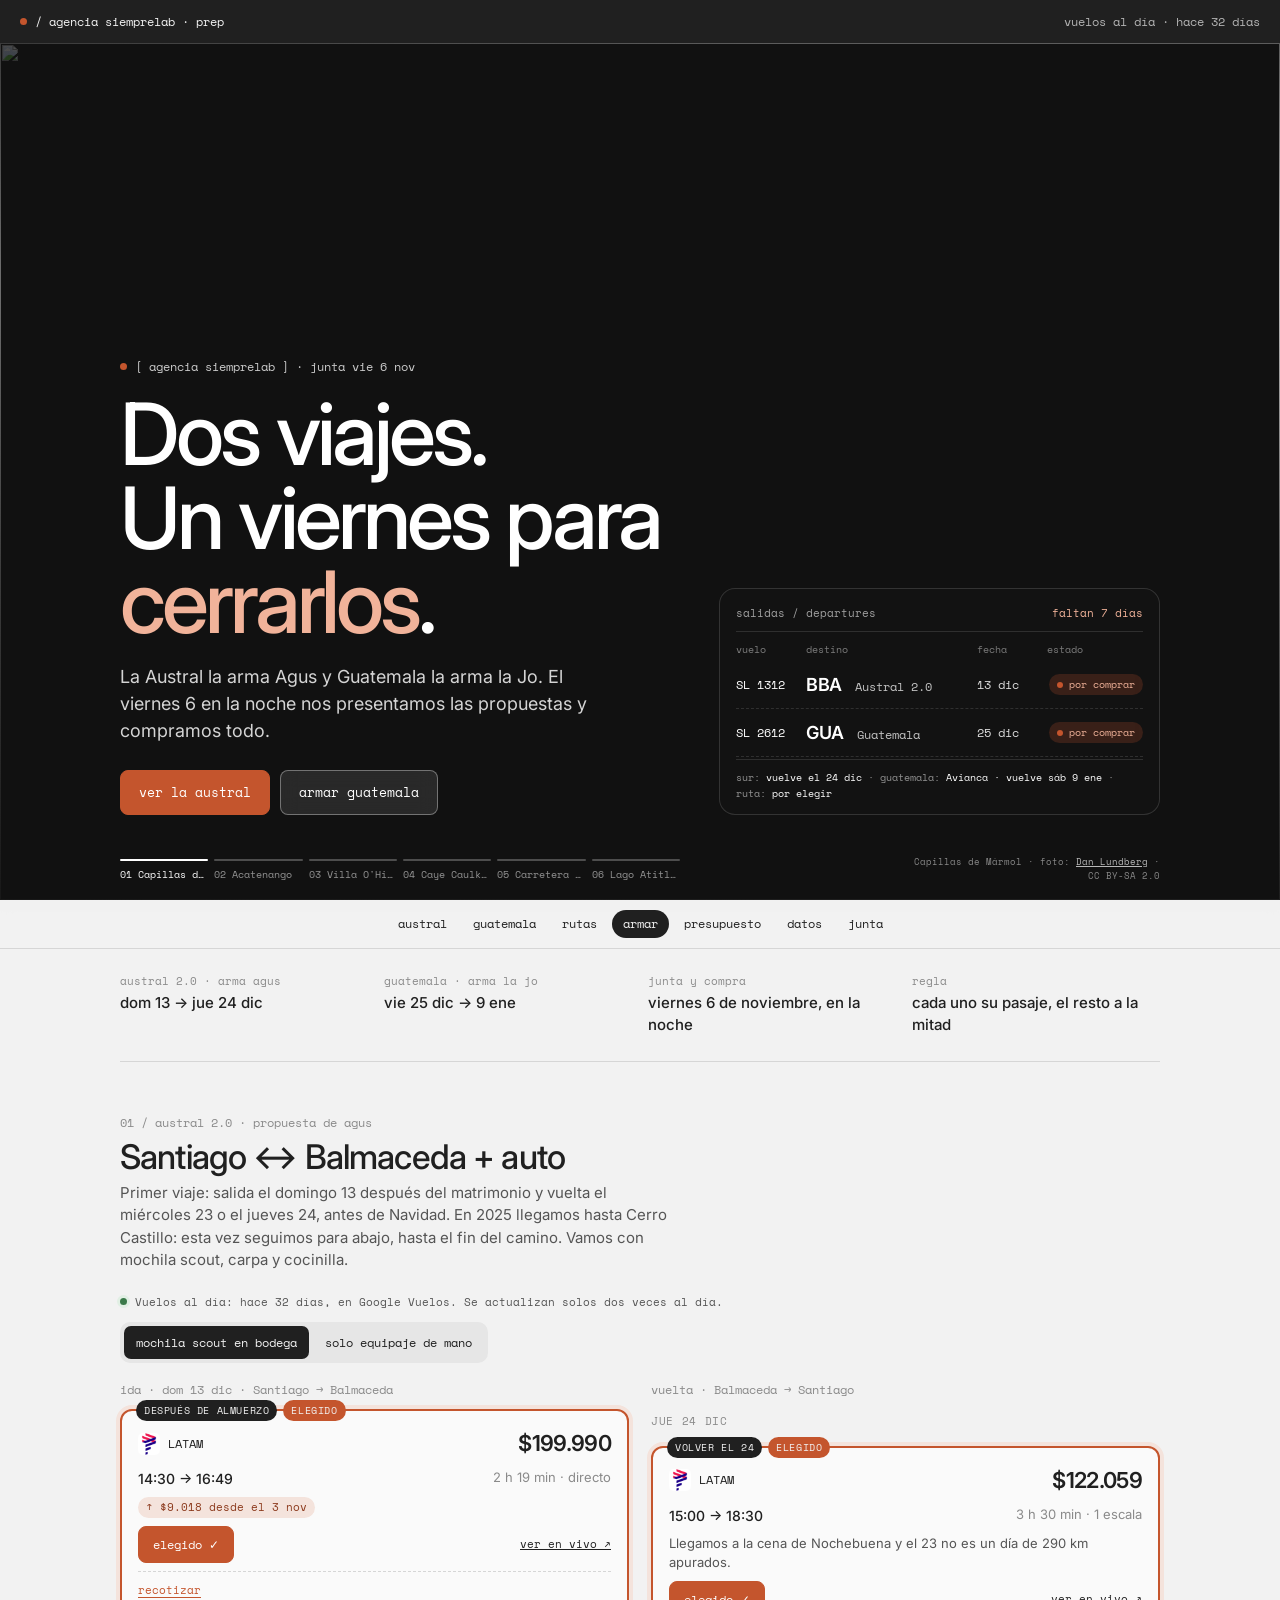
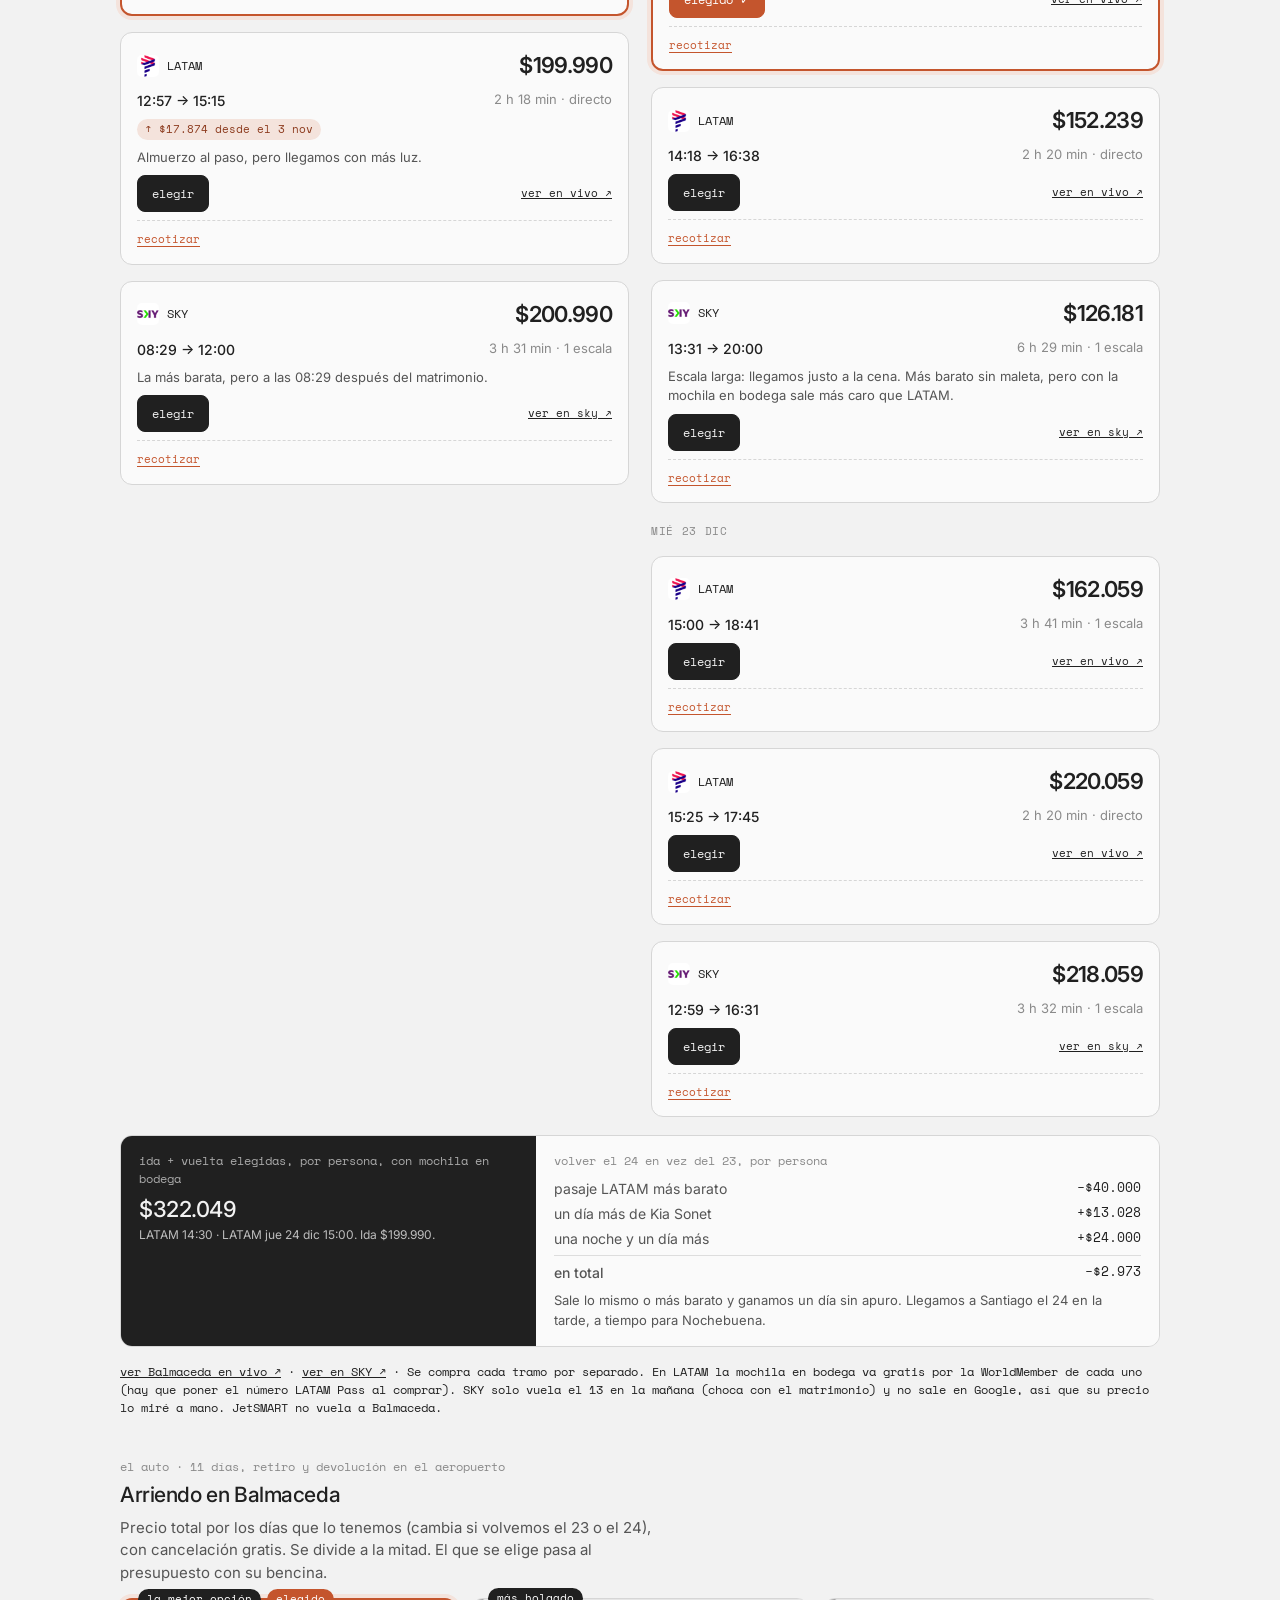
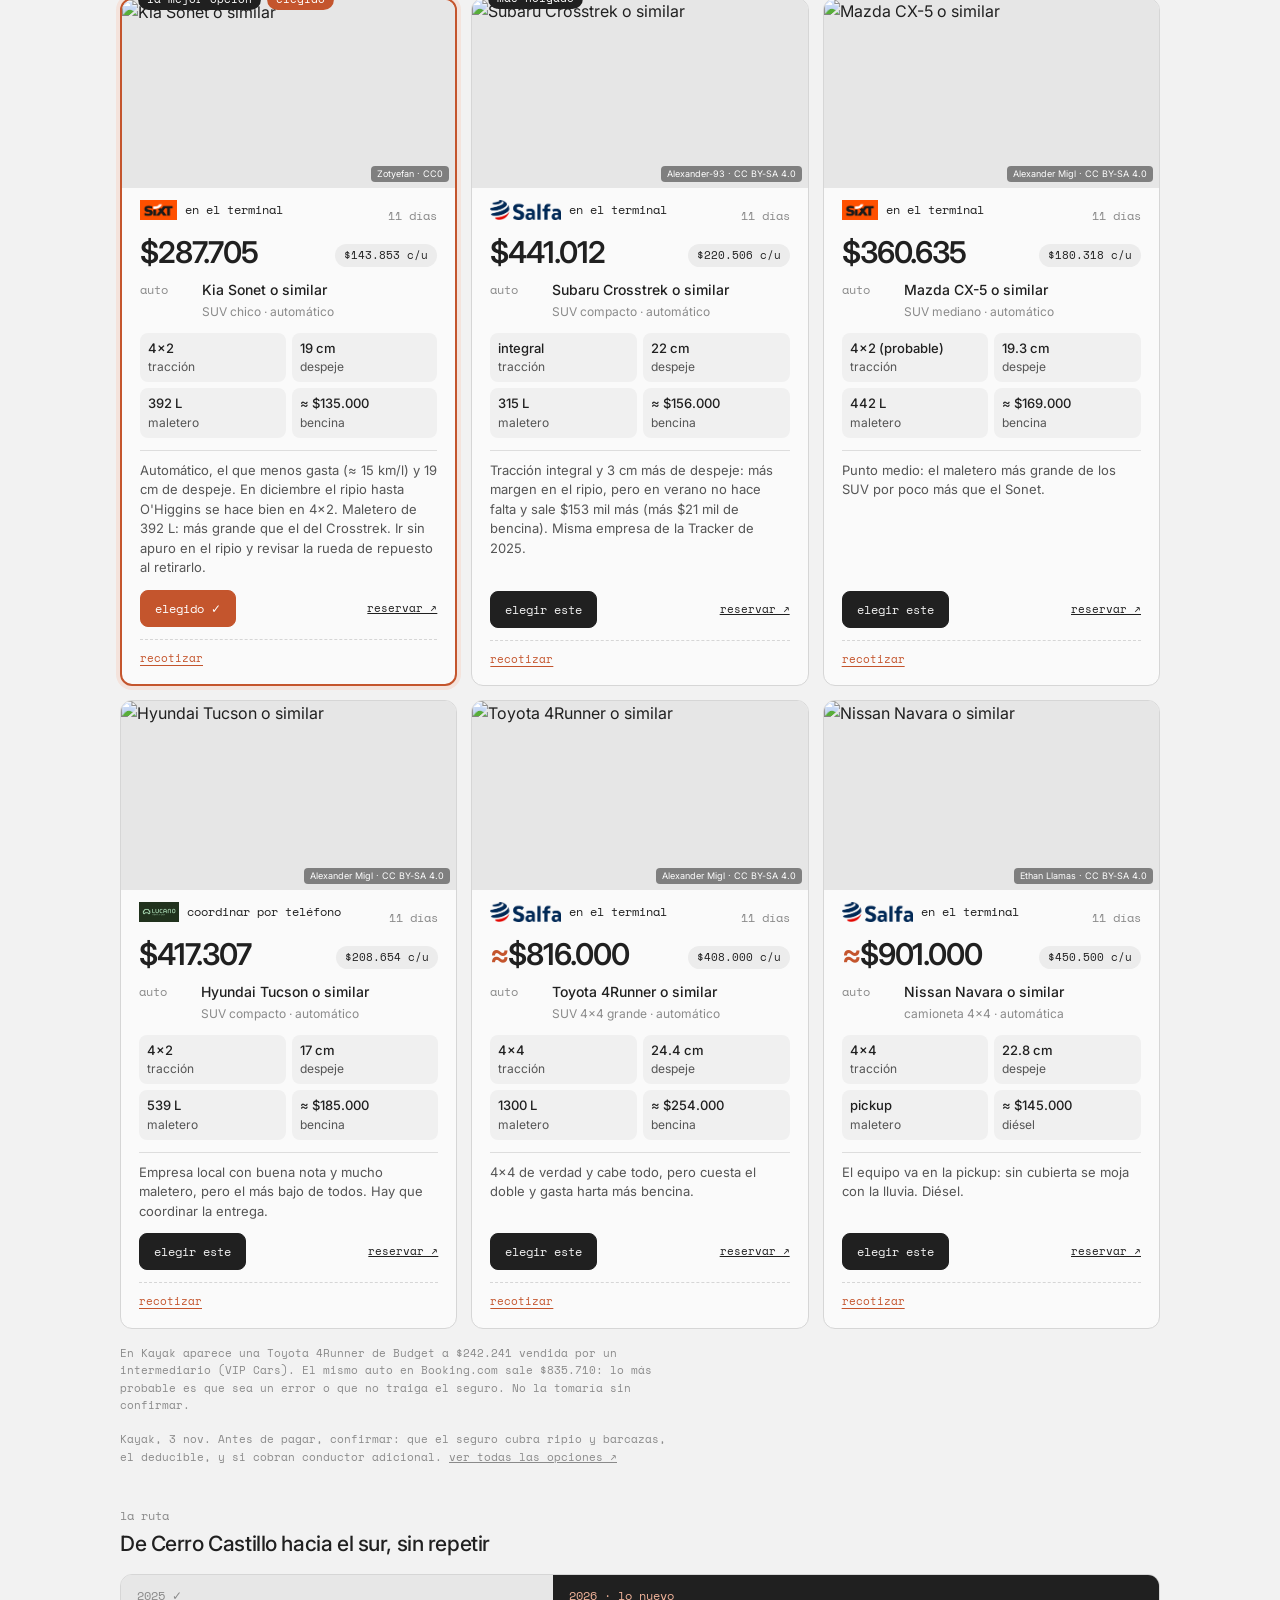
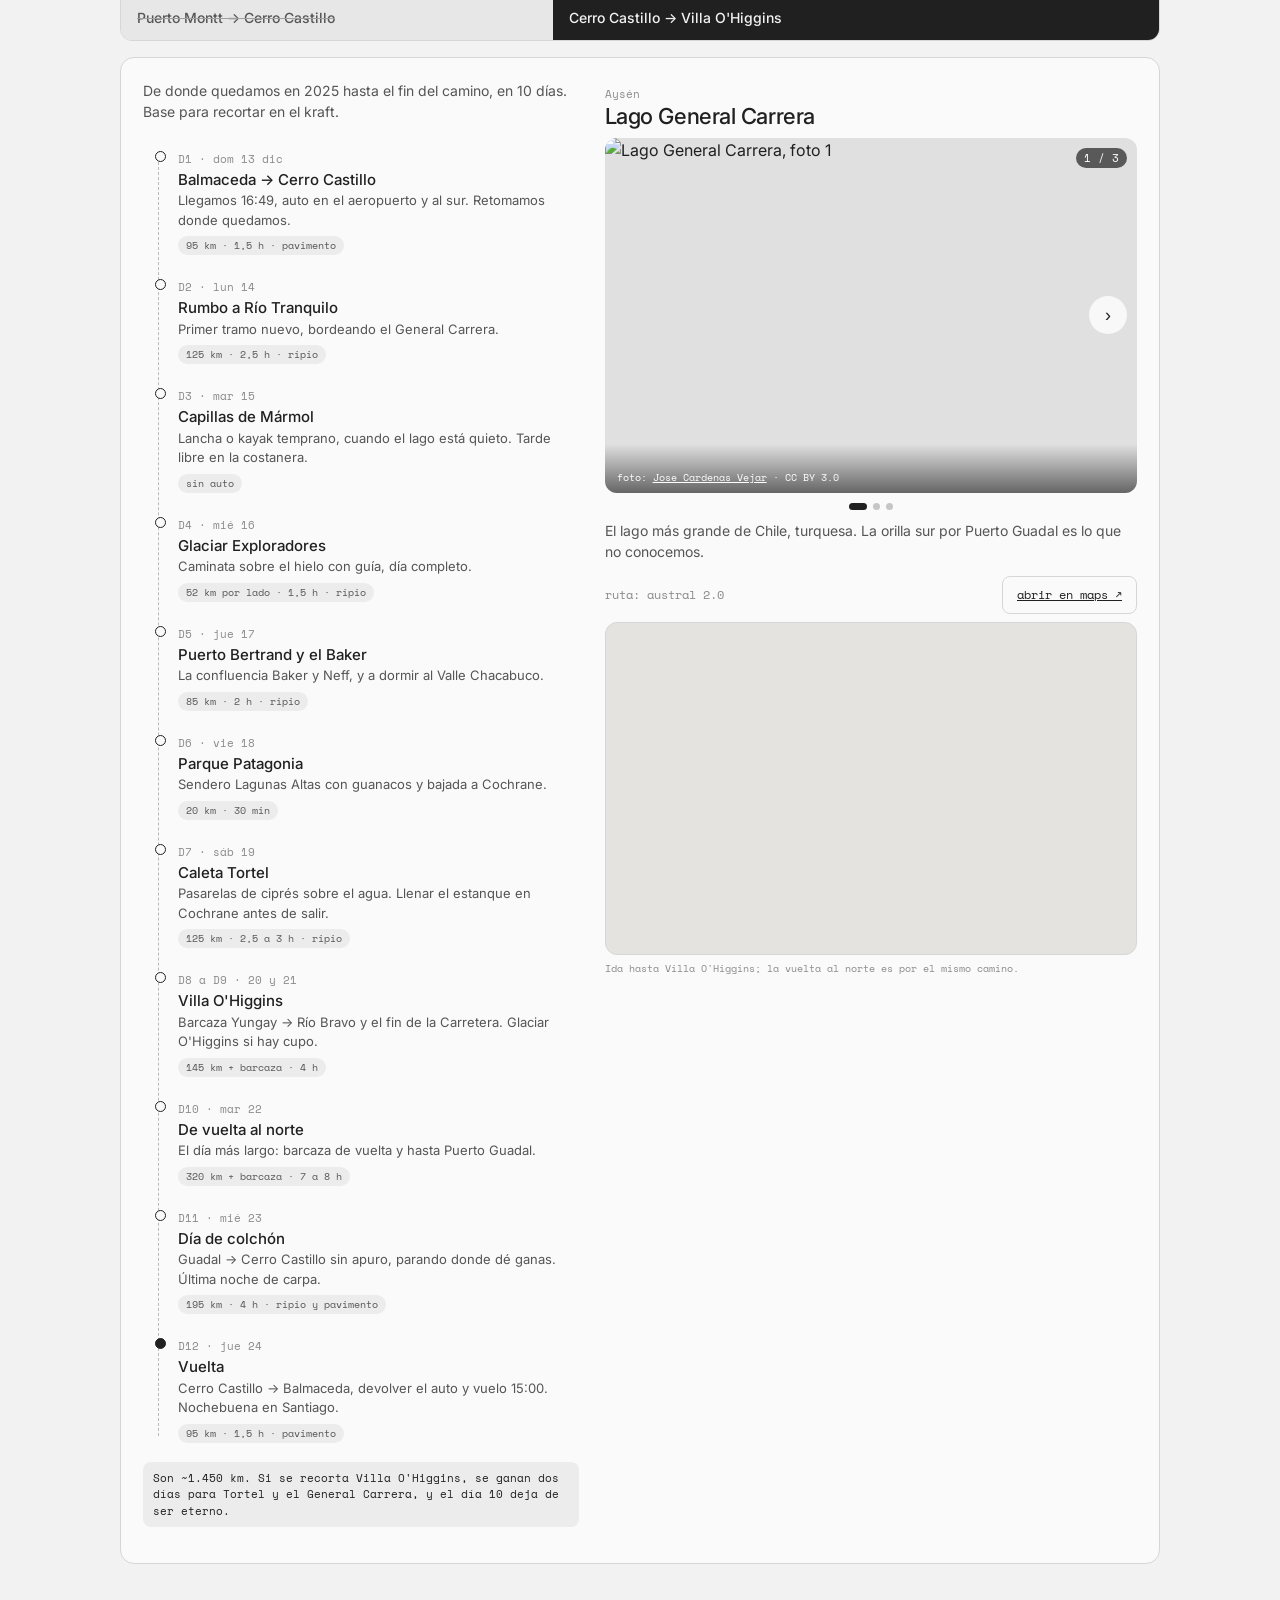
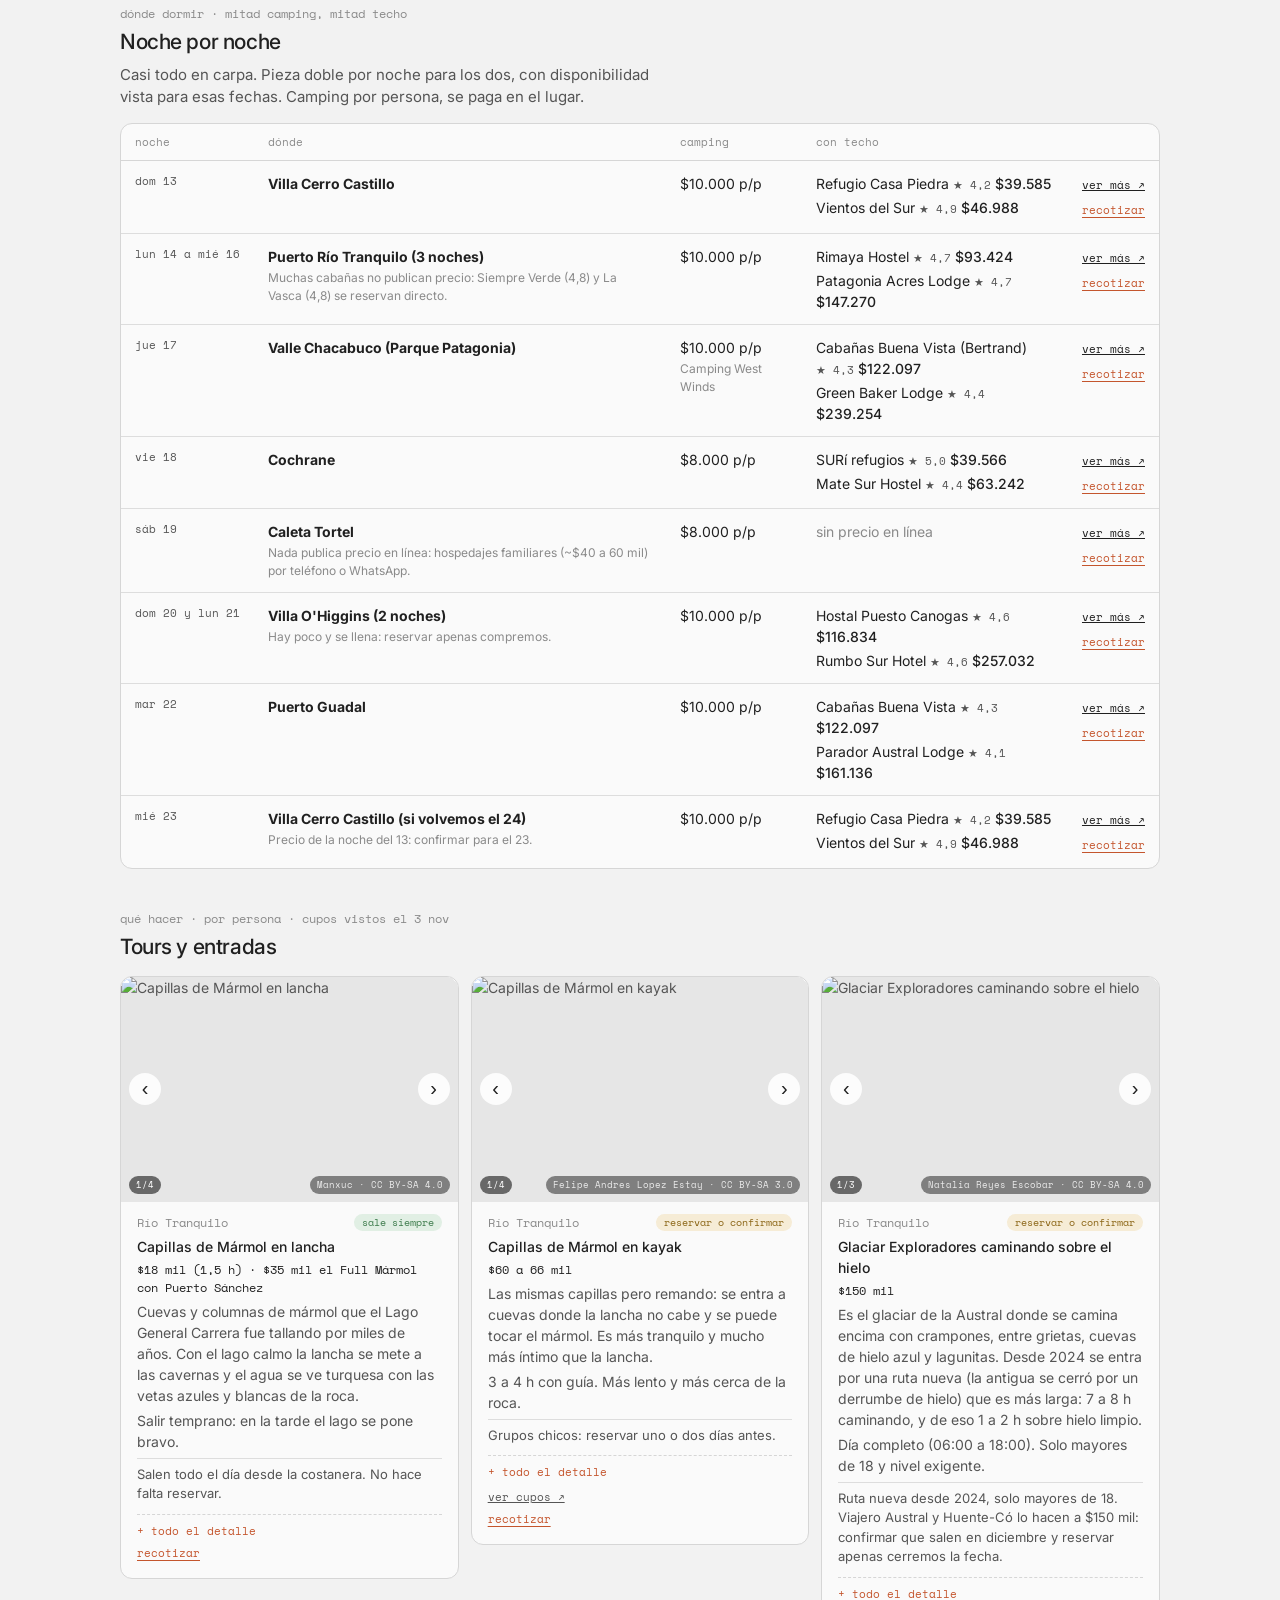
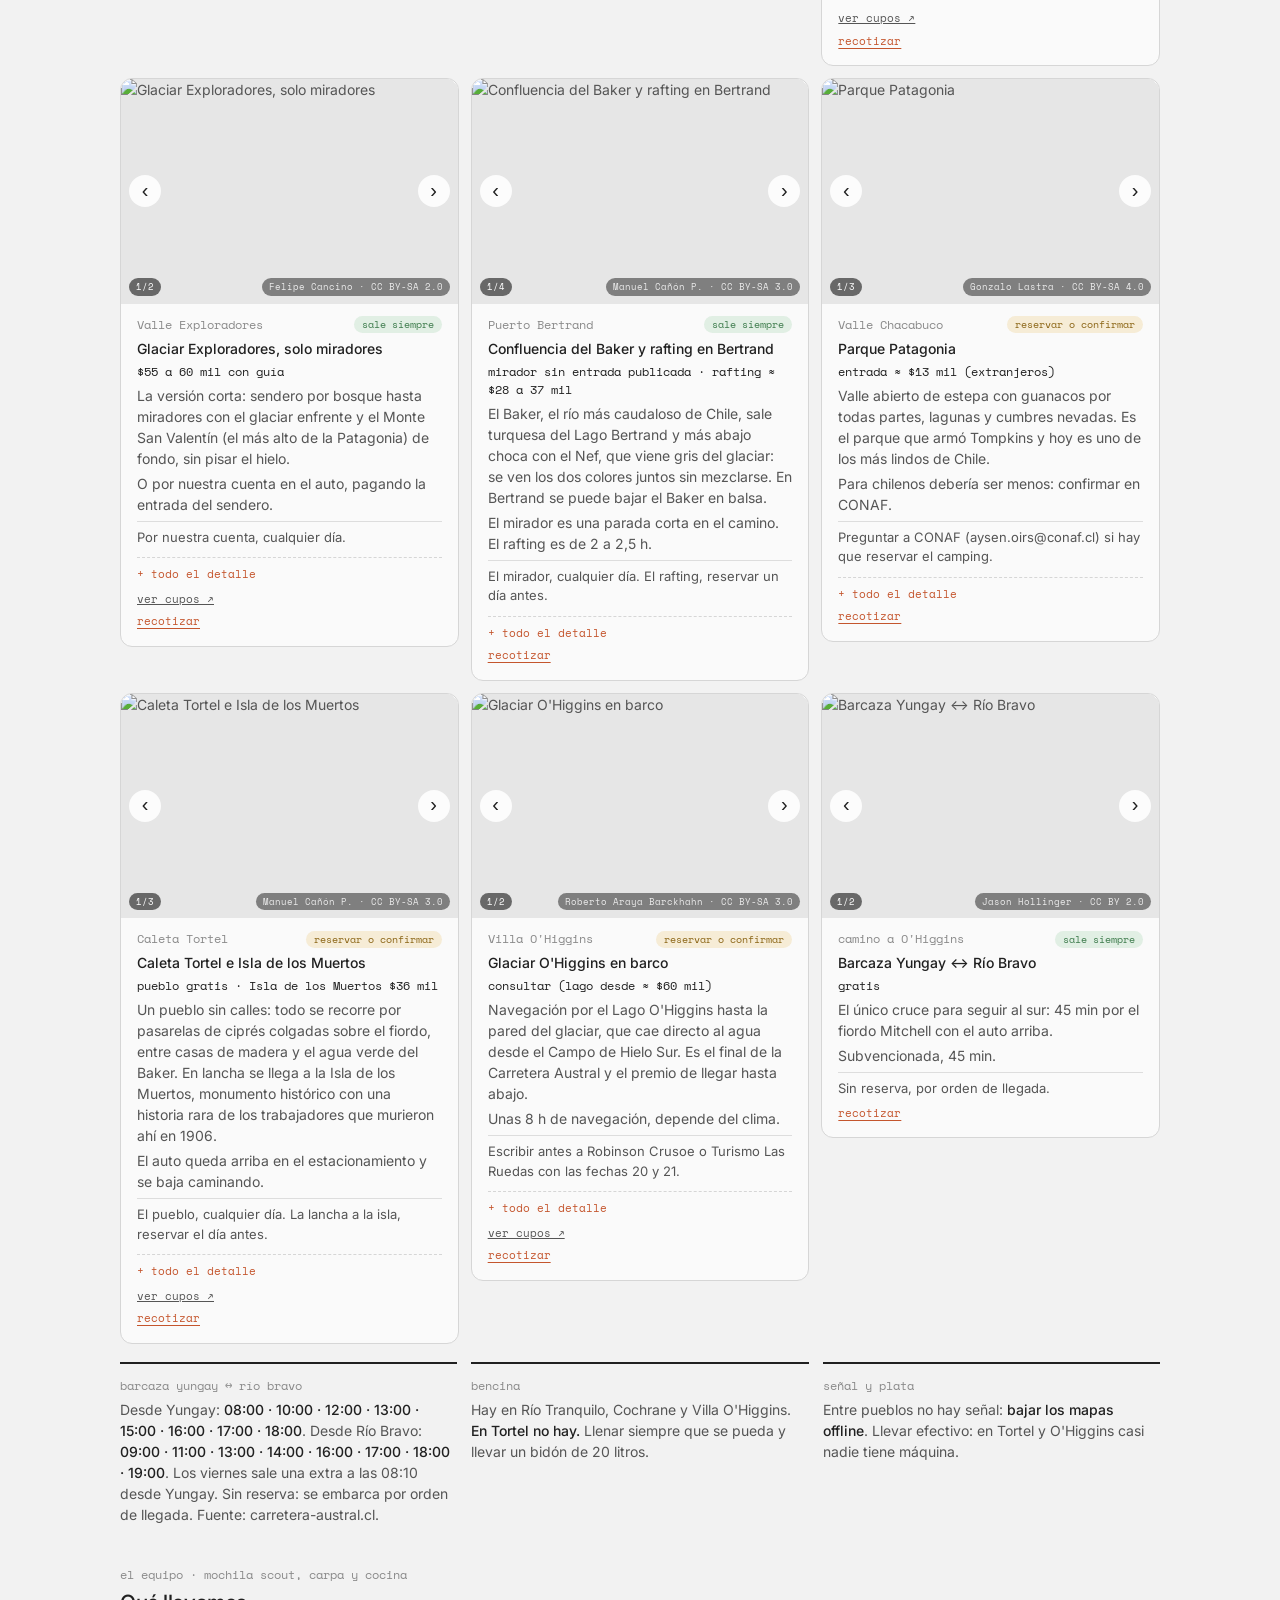
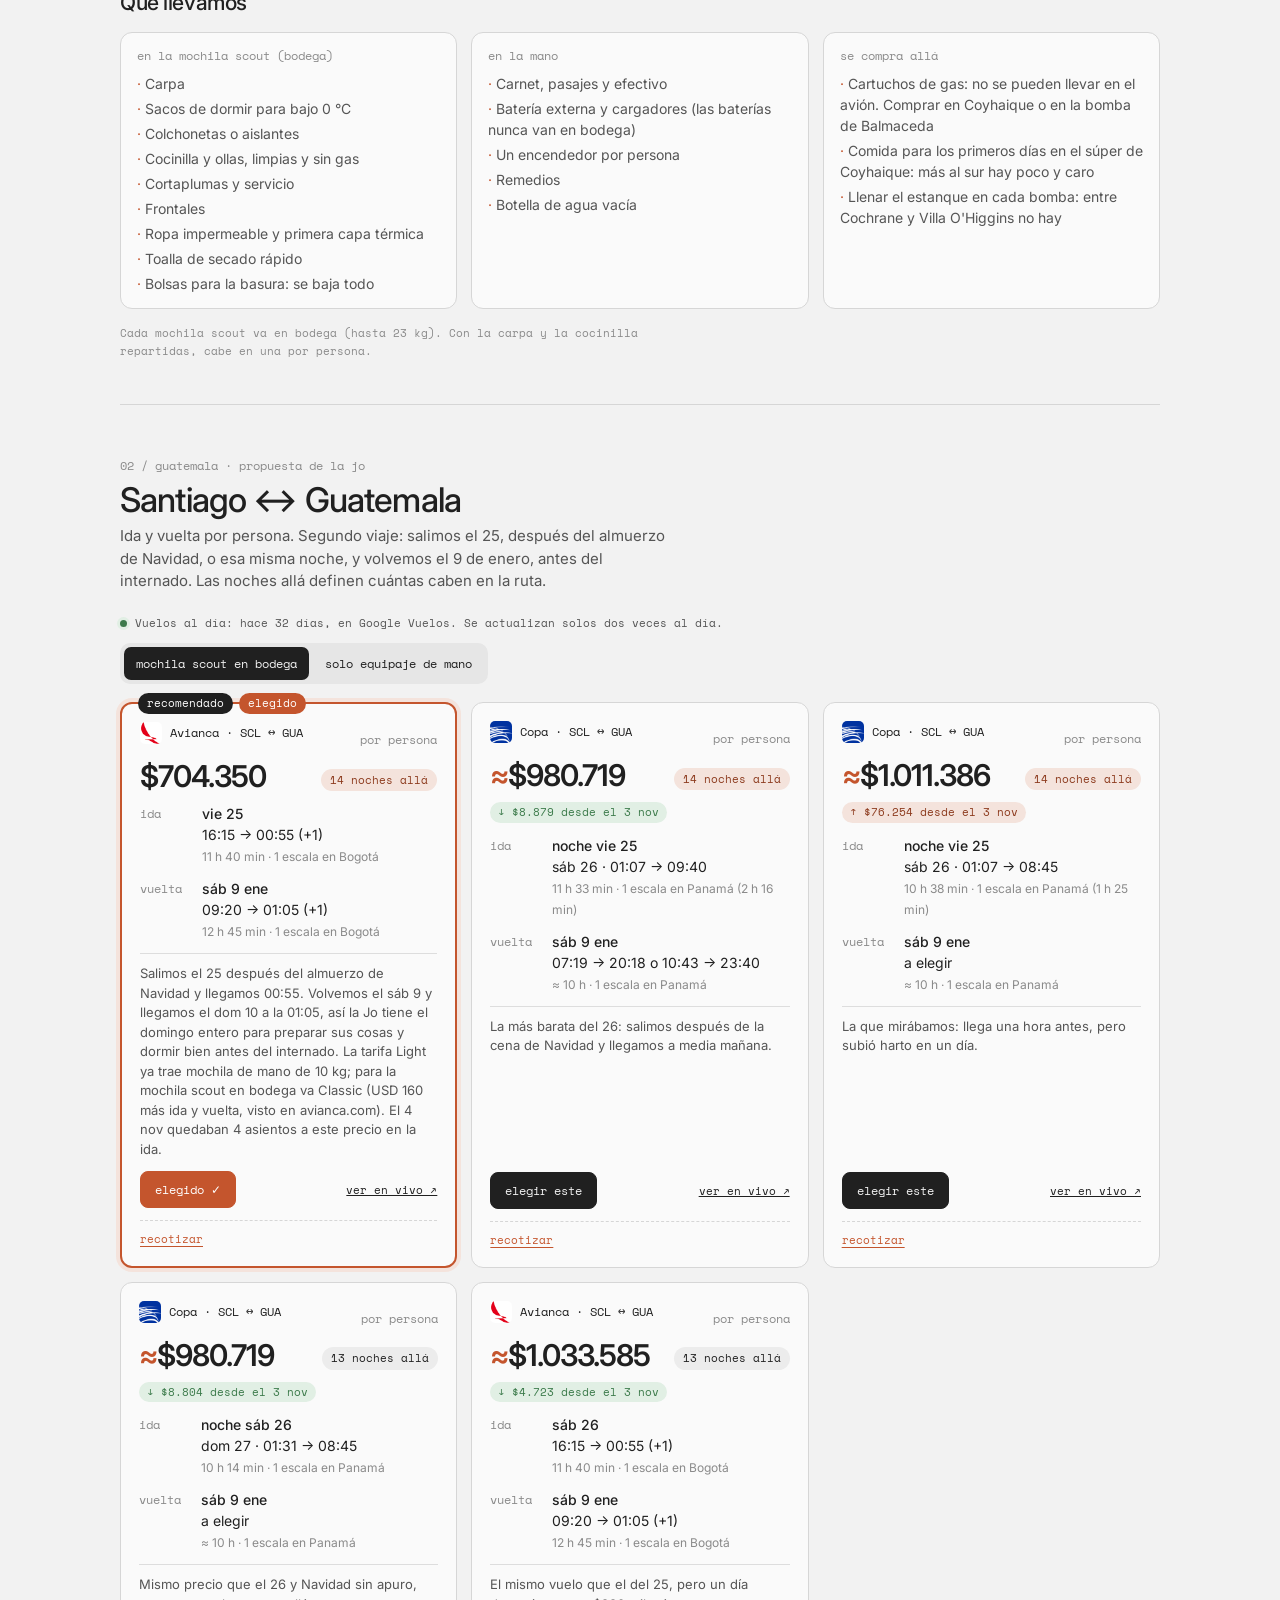
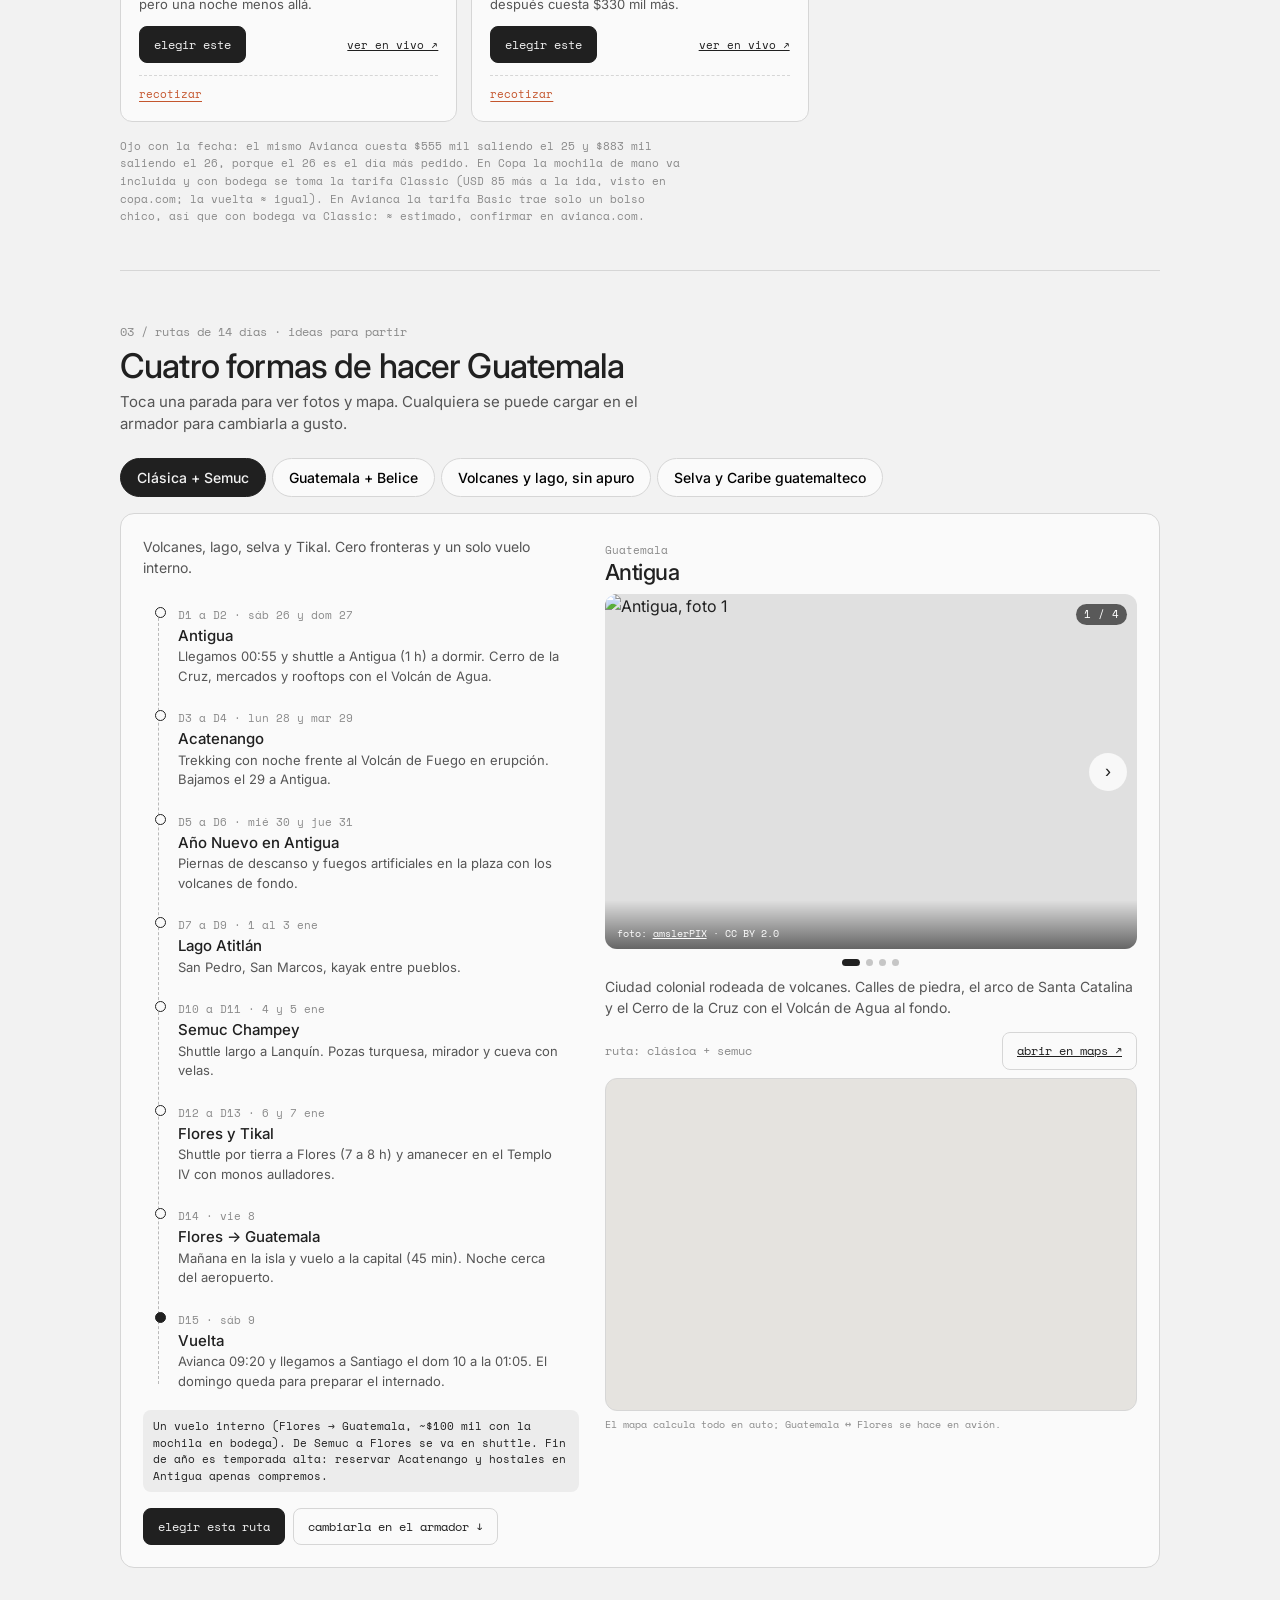
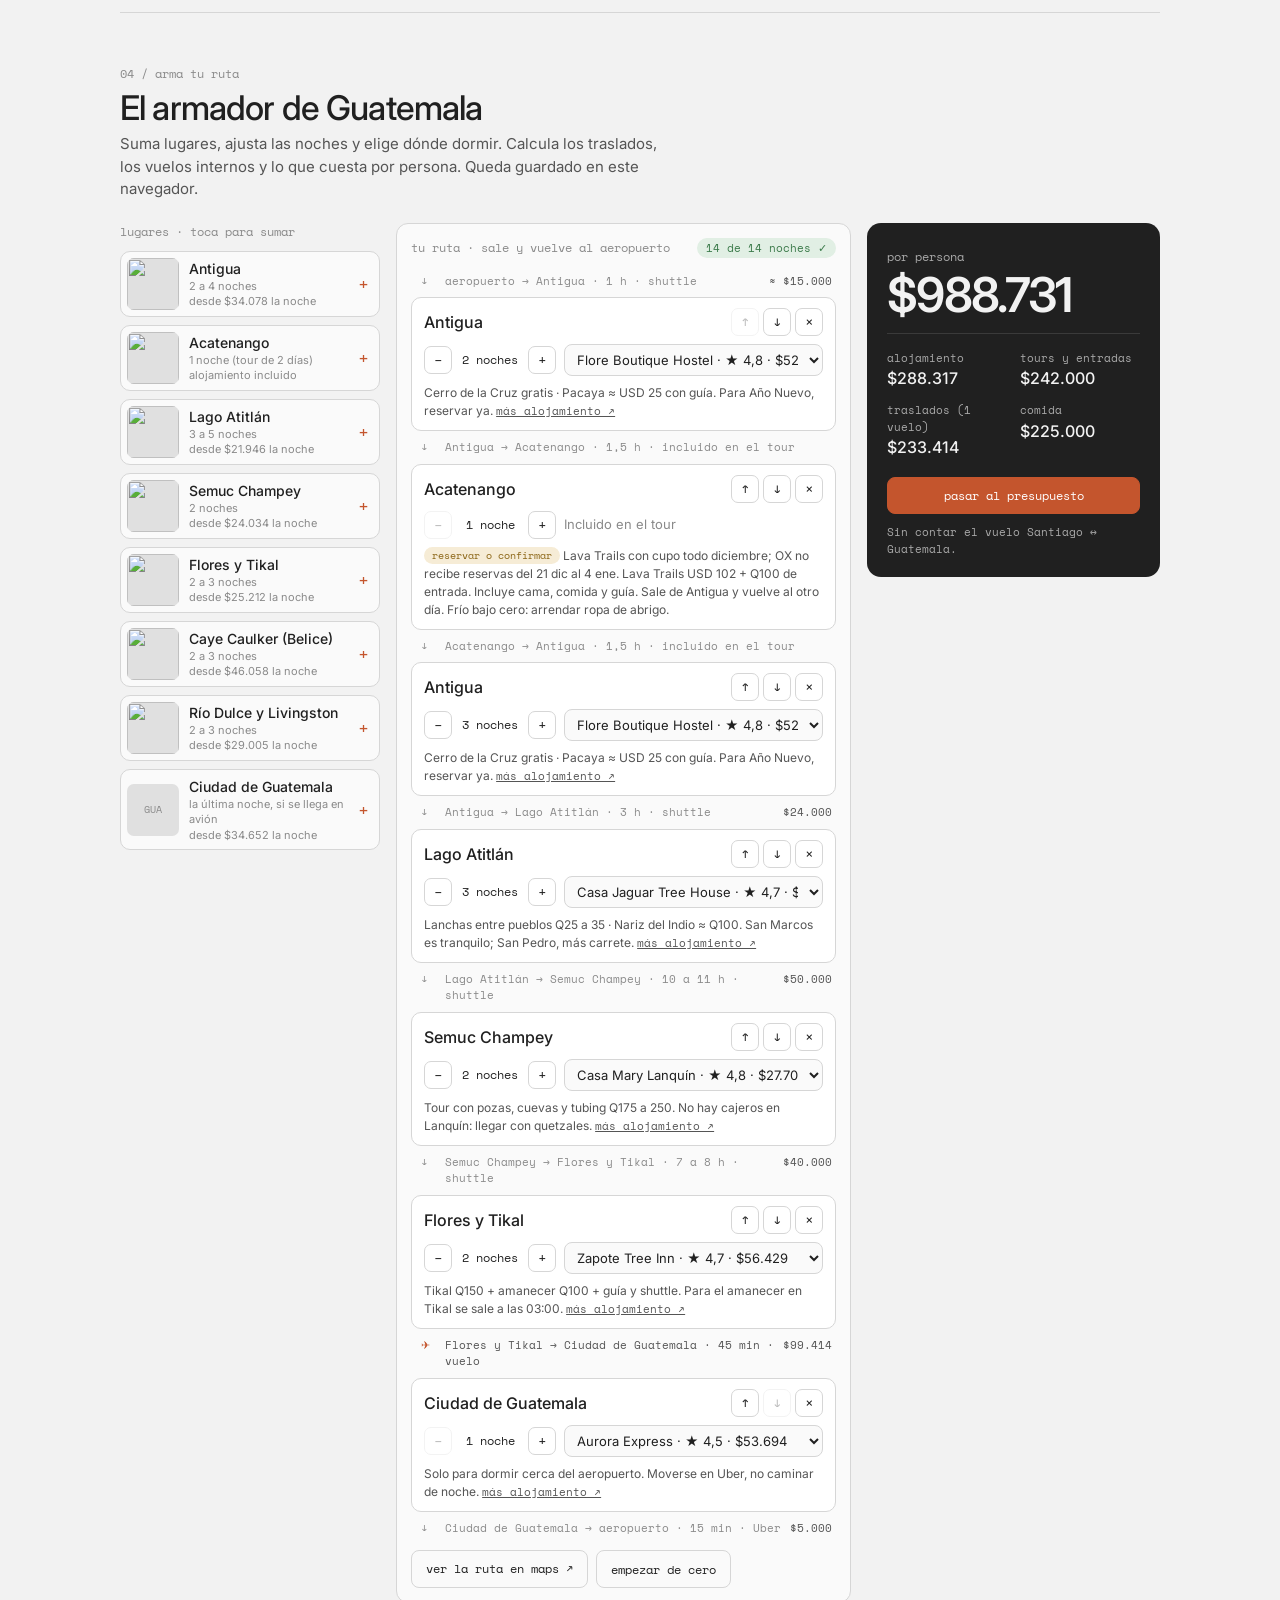
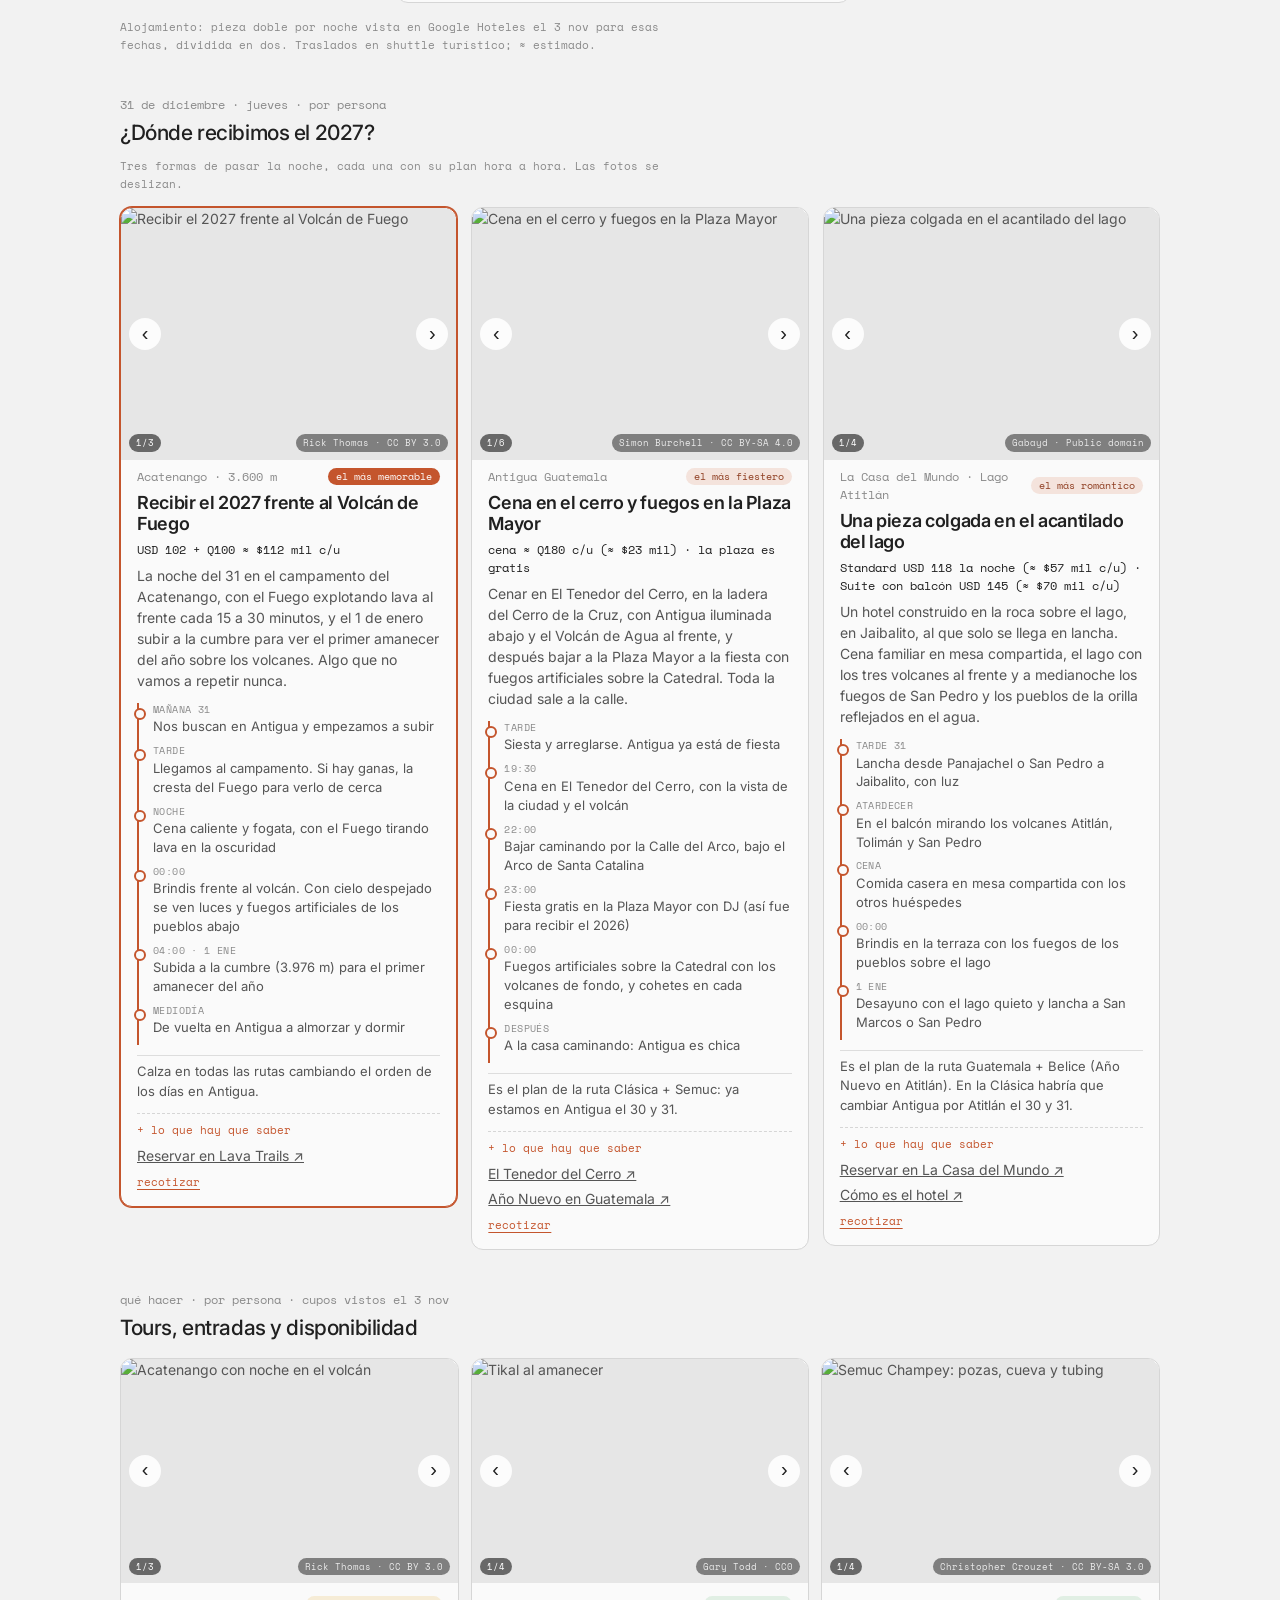
==== agencia/prep/index.html @ 8018eebb "Propuesta: la plata sigue lo elegido, calendario dinámico, copiar acta, precarga y vista previa Co-A" ====
<!DOCTYPE html>
<html lang="es">
<head>
  <meta charset="UTF-8">
  <meta name="viewport" content="width=device-width, initial-scale=1.0, viewport-fit=cover">
  <!-- No indexar en buscadores -->
  <meta name="robots" content="noindex, nofollow">
  <meta name="theme-color" content="#202020">
  <title>Prep · Agencia de Viajes SiempreLab</title>
  <link rel="preconnect" href="https://fonts.googleapis.com">
  <link rel="preconnect" href="https://fonts.gstatic.com" crossorigin>
  <link href="https://fonts.googleapis.com/css2?family=Inter:wght@400;500;600&family=Space+Mono:wght@400;700&display=swap" rel="stylesheet">
  <link rel="stylesheet" href="prep.css?v=20">
</head>
<body>

  <!-- Barra superior tipo aerolínea -->
  <header class="banda">
    <span class="marca"><span class="punto"></span>/ agencia siemprelab · prep</span>
    <span class="estado" data-precio-banda>precios vistos el <span data-precio-visto></span></span>
  </header>

  <!-- ---------- Hero: fotos a sangre + tablero de salidas ---------- -->
  <section class="hero" id="hero" aria-label="Portada">
    <div class="hero-fotos" id="hero-fotos" aria-hidden="true"></div>
    <div class="hero-velo" aria-hidden="true"></div>

    <div class="hero-contenido">
      <div class="hero-texto">
        <p class="hero-etiqueta"><span class="punto"></span>[ agencia siemprelab ] · junta vie 6 nov</p>
        <h1>Dos viajes.<br>Un viernes para <em>cerrarlos</em>.</h1>
        <p class="hero-bajada">La Austral la arma Agus y Guatemala la arma la Jo. El viernes 6 en la noche nos presentamos las propuestas y compramos todo.</p>
        <div class="hero-botones">
          <a class="boton acento" href="#austral">ver la austral</a>
          <a class="boton vidrio" href="#armar">armar guatemala</a>
        </div>
      </div>

      <!-- Tablero de salidas: se actualiza con lo que se elige -->
      <div class="tablero" aria-label="Tablero de salidas">
        <div class="tablero-cabeza">
          <span>salidas / departures</span>
          <span id="cuenta-regresiva"></span>
        </div>
        <div class="tablero-columnas" aria-hidden="true">
          <span>vuelo</span><span>destino</span><span>fecha</span><span>estado</span>
        </div>
        <div class="tablero-fila">
          <span class="t-vuelo">SL 1312</span>
          <span class="t-destino"><b>BBA</b> <span class="t-nombre">Austral 2.0</span></span>
          <span class="t-fecha">13 dic</span>
          <span class="t-estado" id="t-estado-au"></span>
        </div>
        <div class="tablero-fila">
          <span class="t-vuelo">SL 2612</span>
          <span class="t-destino"><b>GUA</b> <span class="t-nombre">Guatemala</span></span>
          <span class="t-fecha" id="t-fecha-ca"></span>
          <span class="t-estado" id="t-estado-ca"></span>
        </div>
        <div class="tablero-pie" id="tablero-pie"></div>
      </div>
    </div>

    <div class="hero-pie">
      <div class="hero-indicadores" id="hero-indicadores"></div>
      <p class="hero-credito" id="hero-credito"></p>
    </div>
  </section>

  <!-- Navegación entre secciones -->
  <nav class="nav" aria-label="Secciones">
    <a href="#austral">austral</a>
    <a href="#vuelos">guatemala</a>
    <a href="#rutas">rutas</a>
    <a href="#armar">armar</a>
    <a href="#presupuesto">presupuesto</a>
    <a href="#datos">datos</a>
    <a href="#compra">junta</a>
  </nav>

  <main>

    <!-- ---------- Resumen rápido ---------- -->
    <dl class="resumen">
      <div><dt>austral 2.0 · arma agus</dt><dd id="resumen-au">dom 13 → jue 24 dic</dd></div>
      <div><dt>guatemala · arma la jo</dt><dd>vie 25 dic → 9 ene</dd></div>
      <div><dt>junta y compra</dt><dd>viernes 6 de noviembre, en la noche</dd></div>
      <div><dt>regla</dt><dd>cada uno su pasaje, el resto a la mitad</dd></div>
    </dl>

    <!-- ---------- 1. Austral 2.0 (primer viaje) ---------- -->
    <section id="austral" class="seccion">
      <div class="seccion-cabeza">
        <p class="etiqueta">01 / austral 2.0 · propuesta de agus</p>
        <h2>Santiago ↔ Balmaceda + auto</h2>
        <p class="bajada">Primer viaje: salida el domingo 13 después del matrimonio y vuelta el miércoles 23 o el jueves 24, antes de Navidad. En 2025 llegamos hasta Cerro Castillo: esta vez seguimos para abajo, hasta el fin del camino. Vamos con mochila scout, carpa y cocinilla.</p>
      </div>

      <p class="precios-vivos" data-precios-vivos></p>

      <!-- Selector de equipaje: vale para los dos viajes -->
      <div class="selector" role="group" aria-label="Equipaje">
        <button type="button" data-equipaje="bodega" aria-pressed="true">mochila scout en bodega</button>
        <button type="button" data-equipaje="mano" aria-pressed="false">solo equipaje de mano</button>
      </div>

      <div class="tramos-lista">
        <div>
          <span class="etiqueta">ida · dom 13 dic · Santiago → Balmaceda</span>
          <div class="tarjetas tramos" id="lista-idas"></div>
        </div>
        <div>
          <span class="etiqueta">vuelta · Balmaceda → Santiago</span>
          <div class="tarjetas tramos" id="lista-vueltas"></div>
        </div>
      </div>
      <div class="compara-vuelta" id="compara-vuelta" aria-live="polite"></div>
      <p class="links-cotizar"><a data-link-austral target="_blank" rel="noopener">ver Balmaceda en vivo ↗</a> · <a data-link-sky target="_blank" rel="noopener">ver en SKY ↗</a> · Se compra cada tramo por separado. En LATAM la mochila en bodega va gratis por la WorldMember de cada uno (hay que poner el número LATAM Pass al comprar). SKY solo vuela el 13 en la mañana (choca con el matrimonio) y no sale en Google, así que su precio lo miré a mano. JetSMART no vuela a Balmaceda.</p>

      <div class="sub-cabeza">
        <span class="etiqueta">el auto · <span data-dias-auto>11</span> días, retiro y devolución en el aeropuerto</span>
        <h3>Arriendo en Balmaceda</h3>
        <p class="bajada">Precio total por los días que lo tenemos (cambia si volvemos el 23 o el 24), con cancelación gratis. Se divide a la mitad. El que se elige pasa al presupuesto con su bencina.</p>
      </div>
      <div class="tarjetas" id="lista-autos"></div>
      <p class="nota" data-ojo-autos></p>
      <p class="nota">Kayak, 3 nov. Antes de pagar, confirmar: que el seguro cubra ripio y barcazas, el deducible, y si cobran conductor adicional. <a data-link-autos target="_blank" rel="noopener">ver todas las opciones ↗</a></p>

      <div class="sub-cabeza">
        <span class="etiqueta">la ruta</span>
        <h3>De Cerro Castillo hacia el sur, sin repetir</h3>
      </div>

      <!-- Tramo ya hecho en 2025 vs tramo nuevo -->
      <div class="tramos-austral" aria-label="Tramos de la Carretera Austral">
        <div class="tramo-a hecho"><span class="etiqueta">2025 ✓</span><strong data-hecho-2025></strong></div>
        <div class="tramo-a nuevo"><span class="etiqueta">2026 · lo nuevo</span><strong>Cerro Castillo → Villa O'Higgins</strong></div>
      </div>

      <div class="explorador" id="explorador-austral">
        <div class="explorador-lista">
          <p class="resumen-ruta" data-ruta-resumen></p>
          <ol class="paradas" data-paradas></ol>
          <p class="extra" data-ruta-extra></p>
        </div>
        <div class="explorador-media" data-media></div>
      </div>

      <div class="sub-cabeza">
        <span class="etiqueta">dónde dormir · mitad camping, mitad techo</span>
        <h3>Noche por noche</h3>
        <p class="bajada">Casi todo en carpa. Pieza doble por noche para los dos, con disponibilidad vista para esas fechas. Camping por persona, se paga en el lugar.</p>
      </div>
      <div class="tabla-marco">
        <table class="tabla" id="tabla-dormir">
          <thead><tr><th>noche</th><th>dónde</th><th>camping</th><th>con techo</th><th></th></tr></thead>
          <tbody></tbody>
        </table>
      </div>

      <div class="sub-cabeza">
        <span class="etiqueta">qué hacer · por persona · cupos vistos el 3 nov</span>
        <h3>Tours y entradas</h3>
      </div>
      <div class="actividades" id="lista-actividades-au"></div>

      <div class="avisos">
        <div class="aviso">
          <span class="etiqueta">barcaza yungay ↔ río bravo</span>
          <p data-barcaza></p>
        </div>
        <div class="aviso">
          <span class="etiqueta">bencina</span>
          <p>Hay en Río Tranquilo, Cochrane y Villa O'Higgins. <strong>En Tortel no hay.</strong> Llenar siempre que se pueda y llevar un bidón de 20 litros.</p>
        </div>
        <div class="aviso">
          <span class="etiqueta">señal y plata</span>
          <p>Entre pueblos no hay señal: <strong>bajar los mapas offline</strong>. Llevar efectivo: en Tortel y O'Higgins casi nadie tiene máquina.</p>
        </div>
      </div>

      <div class="sub-cabeza">
        <span class="etiqueta">el equipo · mochila scout, carpa y cocina</span>
        <h3>Qué llevamos</h3>
      </div>
      <div class="equipo" id="equipo-austral"></div>
      <p class="nota" data-equipo-nota></p>
    </section>

    <!-- ---------- 2. Vuelos Centroamérica (segundo viaje) ---------- -->
    <section id="vuelos" class="seccion">
      <div class="seccion-cabeza">
        <p class="etiqueta">02 / guatemala · propuesta de la jo</p>
        <h2>Santiago ↔ Guatemala</h2>
        <p class="bajada">Ida y vuelta por persona. Segundo viaje: salimos el 25, después del almuerzo de Navidad, o esa misma noche, y volvemos el 9 de enero, antes del internado. Las noches allá definen cuántas caben en la ruta.</p>
      </div>

      <p class="precios-vivos" data-precios-vivos></p>

      <!-- El mismo selector de equipaje de la Austral: vale para los dos viajes -->
      <div class="selector" role="group" aria-label="Equipaje">
        <button type="button" data-equipaje="bodega" aria-pressed="true">mochila scout en bodega</button>
        <button type="button" data-equipaje="mano" aria-pressed="false">solo equipaje de mano</button>
      </div>

      <div class="tarjetas" id="lista-vuelos"></div>

      <p class="nota">Ojo con la fecha: el mismo Avianca cuesta $555 mil saliendo el 25 y $883 mil saliendo el 26, porque el 26 es el día más pedido. En Copa la mochila de mano va incluida y con bodega se toma la tarifa Classic (USD 85 más a la ida, visto en copa.com; la vuelta ≈ igual). En Avianca la tarifa Basic trae solo un bolso chico, así que con bodega va Classic: ≈ estimado, confirmar en avianca.com.</p>
    </section>

    <!-- ---------- 3. Rutas 14 días ---------- -->
    <section id="rutas" class="seccion">
      <div class="seccion-cabeza">
        <p class="etiqueta">03 / rutas de 14 días · ideas para partir</p>
        <h2>Cuatro formas de hacer Guatemala</h2>
        <p class="bajada">Toca una parada para ver fotos y mapa. Cualquiera se puede cargar en el armador para cambiarla a gusto.</p>
      </div>

      <div class="pestanas" role="tablist" aria-label="Rutas" id="pestanas-rutas"></div>

      <div class="explorador" id="explorador-rutas">
        <div class="explorador-lista">
          <p class="resumen-ruta" data-ruta-resumen></p>
          <ol class="paradas" data-paradas></ol>
          <p class="extra" data-ruta-extra></p>
          <div class="botones-ruta">
            <button type="button" class="boton" data-elegir-ruta>elegir esta ruta</button>
            <button type="button" class="boton claro" data-cargar-ruta>cambiarla en el armador ↓</button>
          </div>
        </div>
        <div class="explorador-media" data-media></div>
      </div>
    </section>

    <!-- ---------- 4. Armador de ruta ---------- -->
    <section id="armar" class="seccion">
      <div class="seccion-cabeza">
        <p class="etiqueta">04 / arma tu ruta</p>
        <h2>El armador de Guatemala</h2>
        <p class="bajada">Suma lugares, ajusta las noches y elige dónde dormir. Calcula los traslados, los vuelos internos y lo que cuesta por persona. Queda guardado en este navegador.</p>
      </div>

      <div class="armador">
        <div class="armador-lugares">
          <span class="etiqueta">lugares · toca para sumar</span>
          <div class="lugares-grilla" id="armador-lugares"></div>
        </div>

        <div class="armador-ruta">
          <div class="armador-cabeza">
            <span class="etiqueta">tu ruta · sale y vuelve al aeropuerto</span>
            <span class="noches-estado" id="armador-noches"></span>
          </div>
          <ol class="etapas" id="armador-etapas"></ol>
          <div class="armador-acciones">
            <a class="boton claro" id="armador-mapa" target="_blank" rel="noopener">ver la ruta en maps ↗</a>
            <button type="button" class="boton claro" id="armador-vaciar">empezar de cero</button>
          </div>
        </div>

        <div class="armador-total" aria-live="polite">
          <span class="etiqueta">por persona</span>
          <p class="monto" id="armador-persona">$0</p>
          <dl class="desglose" id="armador-desglose"></dl>
          <button type="button" class="boton acento" id="armador-pasar">pasar al presupuesto</button>
          <p class="armador-aviso" id="armador-aviso"></p>
        </div>
      </div>
      <p class="nota">Alojamiento: pieza doble por noche vista en Google Hoteles el 3 nov para esas fechas, dividida en dos. Traslados en shuttle turístico; ≈ estimado.</p>

      <div class="sub-cabeza">
        <span class="etiqueta">31 de diciembre · jueves · por persona</span>
        <h3>¿Dónde recibimos el 2027?</h3>
      </div>
      <p class="nota nota-arriba">Tres formas de pasar la noche, cada una con su plan hora a hora. Las fotos se deslizan.</p>
      <div class="anio-nuevo" id="anio-nuevo"></div>

      <div class="sub-cabeza">
        <span class="etiqueta">qué hacer · por persona · cupos vistos el 3 nov</span>
        <h3>Tours, entradas y disponibilidad</h3>
      </div>
      <div class="aviso fuerte" data-aviso-tours></div>
      <div class="actividades" id="lista-actividades-ca"></div>
    </section>

    <!-- ---------- 5. Presupuesto ---------- -->
    <section id="presupuesto" class="seccion">
      <div class="seccion-cabeza">
        <p class="etiqueta">05 / presupuesto</p>
        <h2>¿Nos alcanza?</h2>
        <p class="bajada">Cambia cualquier número y se recalcula. Cada uno paga su pasaje; todo lo demás va a la mitad.</p>
      </div>

      <div class="calc-layout">
        <div class="calc">
          <!-- Pasajes -->
          <div class="calc-bloque">
            <h3>Pasajes <span class="etiqueta">cada uno el suyo</span></h3>
            <label class="campo">
              <span>Austral: ida</span>
              <select id="calc-ida-au"></select>
            </label>
            <label class="campo">
              <span>Austral: vuelta</span>
              <select id="calc-vuelta-au"></select>
            </label>
            <label class="campo">
              <span>Vuelo Guatemala</span>
              <select id="calc-vuelo-ca"></select>
            </label>
            <label class="campo">
              <span>Equipaje (los dos viajes)</span>
              <select id="calc-equipaje">
                <option value="bodega" selected>mochila scout en bodega</option>
                <option value="mano">solo equipaje de mano</option>
              </select>
            </label>
            <label class="campo">
              <span>Vuelos internos Guatemala ↔ Flores (<span data-vuelo-flores></span> c/u)</span>
              <select id="calc-internos">
                <option value="0">ninguno</option>
                <option value="1">1 tramo</option>
                <option value="2">2 tramos (ida y vuelta)</option>
                <option value="3">3 tramos</option>
                <option value="4">4 tramos</option>
              </select>
            </label>
            <label class="check">
              <input type="checkbox" id="calc-seguro">
              <span>Seguro de viaje (~USD 40). Ni Guatemala ni Belice lo piden: no se cuenta si no se marca</span>
            </label>
          </div>

          <!-- Gastos Austral -->
          <div class="calc-bloque">
            <h3>En la Austral</h3>
            <div id="calc-au"></div>
          </div>

          <!-- Gastos Guatemala -->
          <div class="calc-bloque">
            <h3>En Guatemala <span class="etiqueta">el armador puede llenar esto</span></h3>
            <div id="calc-ca"></div>
          </div>

          <!-- Otras versiones: cambios que suben o bajan el total, solo para probar -->
          <div class="calc-bloque" id="ajustes-bloque">
            <h3>Otras versiones del mismo viaje</h3>
            <p class="ajustes-bajada">Cosas que se pueden cambiar, para un lado o para el otro. Márcalas para ver cómo queda el total: no cambian nada de lo elegido.</p>
            <ul class="ajustes" id="ajustes"></ul>
            <p class="ajustes-total" id="ajustes-total"></p>
          </div>
        </div>

        <!-- Resultado (fijo al costado en escritorio) -->
        <div class="resultado" id="resultado" aria-live="polite">
          <div class="resultado-fila">
            <div>
              <span class="etiqueta">por persona</span>
              <p class="monto" id="res-persona">$0</p>
            </div>
            <div>
              <span class="etiqueta">total de los dos</span>
              <p class="monto chico" id="res-total">$0</p>
            </div>
          </div>
          <div class="medidor" aria-hidden="true">
            <div class="medidor-rango"></div>
            <div class="medidor-marca" id="res-marca"></div>
          </div>
          <div class="medidor-leyenda"><span>$0</span><span>$2,6 M</span><span>$3,1 M</span></div>
          <p class="veredicto" id="res-veredicto"></p>
          <dl class="desglose" id="res-desglose"></dl>
          <button type="button" class="boton-secundario" id="calc-reset">volver a los valores iniciales</button>
        </div>
      </div>
    </section>

    <!-- ---------- 6. Papeles y datos útiles ---------- -->
    <section id="datos" class="seccion">
      <div class="seccion-cabeza">
        <p class="etiqueta">06 / papeles y datos útiles</p>
        <h2>Antes de pagar, y antes de salir</h2>
      </div>
      <div class="papeles">
        <div class="papel"><span class="etiqueta">pasaportes</span><p><strong>6 meses de vigencia</strong> desde la entrada a Guatemala. Revisar el de los dos.</p></div>
        <div class="papel"><span class="etiqueta">entrada a guatemala</span><p>Chilenos <strong>sin visa</strong>, hasta 90 días (compartidos con El Salvador, Honduras y Nicaragua). Llenar el <strong>formulario digital de ingreso</strong> antes de volar: pide la dirección del primer alojamiento.</p></div>
        <div class="papel"><span class="etiqueta">belice</span><p><strong>Sin visa</strong> para chilenos. La salida por tierra cuesta <strong>USD 20 (BZ$40)</strong> en efectivo. Confirmar en Minrel.</p></div>
        <div class="papel"><span class="etiqueta">plata</span><p><strong>Quetzales:</strong> 1 USD ≈ 7,7 Q, o sea 1 Q ≈ $130. Sacar en cajeros dentro de bancos. En Lanquín no hay cajeros. En Belice, dólares.</p></div>
        <div class="papel"><span class="etiqueta">seguridad</span><p>Moverse en <strong>shuttles turísticos</strong>, no viajar de noche por carretera y en Ciudad de Guatemala andar en Uber. Volcanes siempre con guía.</p></div>
        <div class="papel"><span class="etiqueta">clima</span><p>Enero es temporada seca. Antigua y el lago: calor de día y <strong>5 a 10 °C en la noche</strong>. Petén y el Caribe: 30 °C y húmedo.</p></div>
        <div class="papel"><span class="etiqueta">salud</span><p>Agua embotellada siempre, <strong>repelente</strong> para Petén y Río Dulce, protector solar por la altura.</p></div>
        <div class="papel"><span class="etiqueta">año nuevo</span><p>El 1 de enero varios shuttles no corren y todo se llena. <strong>Reservar alojamiento y traslados de esos días primero.</strong></p></div>
        <div class="papel"><span class="etiqueta">chip</span><p>Tigo o Claro en el aeropuerto, o una eSIM antes de salir. En la Austral, Entel es lo que mejor funciona.</p></div>
        <div class="papel"><span class="etiqueta">seguro</span><p>No es obligatorio para entrar a Guatemala ni a Belice, así que no se cuenta. La <strong>World Member Santander</strong> puede darlo al pagar los pasajes con ella.</p></div>
      </div>
    </section>

    <!-- ---------- 7. Junta y compra ---------- -->
    <section id="compra" class="seccion">
      <div class="seccion-cabeza">
        <p class="etiqueta">07 / la junta del viernes 6</p>
        <h2>Presentar, decidir y pagar</h2>
        <p class="bajada">Primero cada uno presenta su viaje. Después, este checklist. Se marca acá mismo y queda guardado en este computador.</p>
      </div>
      <div class="progreso" aria-hidden="true"><div class="progreso-barra" id="progreso-compra"></div></div>
      <ul class="lista-check marcable" id="lista-compra">
        <li><label><input type="checkbox" data-check="propuestas"> Agus presenta la Austral y la Jo presenta Guatemala</label></li>
        <li><label><input type="checkbox" data-check="presupuesto"> Revisar el presupuesto con las dos propuestas juntas</label></li>
        <li><label><input type="checkbox" data-check="datos"> Datos del pasaporte de los dos: nombre exacto, número, vencimiento y fecha de nacimiento</label></li>
        <li><label><input type="checkbox" data-check="cupo"> Tarjeta con cupo internacional (para los dos, con mochila en bodega: ~$630 mil LATAM + ~$1,4 M Avianca + ~$200 mil del vuelo a Flores)</label></li>
        <li><label><input type="checkbox" data-check="latam"> Comprar Balmaceda en latam.com, ida y vuelta por separado, con el número LATAM Pass de cada uno (así la WorldMember nos da la mochila en bodega gratis)</label></li>
        <li><label><input type="checkbox" data-check="auto"> Reservar el auto en Balmaceda (con cancelación gratis)</label></li>
        <li><label><input type="checkbox" data-check="copa"> Comprar Guatemala en avianca.com con la tarifa Classic (la que trae bodega)</label></li>
        <li><label><input type="checkbox" data-check="internos"> Vuelos internos Guatemala ↔ Flores, si la ruta los usa</label></li>
        <li><label><input type="checkbox" data-check="reservas"> Reservar lo que se llena: Acatenango (Lava Trails tiene cupo), Año Nuevo, Exploradores y Villa O'Higgins</label></li>
        <li><label><input type="checkbox" data-check="foto"> Foto con la pantalla de confirmación</label></li>
        <li><label><input type="checkbox" data-check="transfer"> Transferencia de los pasajes de la Jo: <strong id="monto-transfer"></strong></label></li>
      </ul>
      <h3 class="reservas-titulo">Todo lo que se reserva, con precio y link</h3>
      <p class="nota">Los pasajes y el auto salen de lo que esté elegido arriba. Los links abren la búsqueda con la fecha puesta. Con "recotizar" se abre la web y se anota el precio que sale en ese momento: ese pasa a mandar en la página y en el presupuesto.</p>
      <ul class="reservas" id="reservas"></ul>
    </section>

  </main>

  <footer class="pie">
    <p>atte. tus agentes: agus (sur) y jo (guatemala)</p>
    <p class="creditos">Fotos: Wikimedia Commons, licencias CC (crédito en cada foto). Mapas: Google Maps. Precios: Google Vuelos (se actualizan solos), SKY, Copa, Google Hoteles y Kayak. Logos: de cada empresa.</p>
    <p class="microtexto" aria-hidden="true">siemprelab · sl1312 · sl2612 · prep · siemprelab · sl1312 · sl2612 · prep · siemprelab · sl1312 · sl2612 · prep</p>
  </footer>

  <!-- Resumen flotante: "tu viaje" con lo elegido y el total -->
  <a class="tu-viaje" id="tu-viaje" href="#presupuesto" aria-label="Ir al presupuesto">
    <span class="tv-etiqueta">tu viaje</span>
    <span class="tv-items" id="tv-items"></span>
    <span class="tv-total"><span class="tv-punto" id="tv-punto"></span><span id="tv-total"></span><span class="tv-pp">c/u</span></span>
  </a>

  <script src="datos.js?v=20"></script>
  <script src="lugares.js?v=20"></script>
  <script src="fotos-panoramas.js?v=20"></script>
  <script src="prep.js?v=20"></script>
</body>
</html>
---- agencia/prep/prep.css ----
/* ---------- Sistema SiempreLab ---------- */
:root {
  --negro: #202020;
  --gris: #dddddd;
  --fondo: #f2f2f2;
  --blanco: #fafafa;
  --acento: #c4552d;   /* terracota, único acento */
  --acento-suave: #f4e3dc;
  --suave: #8a8a8a;
  --texto-2: #555555;
  --borde: #d6d6d6;
  --ok: #3b7a4a;
  --justo: #c9952b;
  --alto-barra: 43px;
}

* { box-sizing: border-box; margin: 0; padding: 0; }
html { -webkit-text-size-adjust: 100%; scroll-behavior: smooth; scroll-padding-top: 100px; }
@media (prefers-reduced-motion: reduce) { html { scroll-behavior: auto; } }

body {
  background: var(--fondo);
  color: var(--negro);
  font-family: 'Inter', sans-serif;
  font-size: 16px;
  line-height: 1.5;
  padding-bottom: 76px; /* espacio para "tu viaje" */
}

main { max-width: 1080px; margin: 0 auto; padding: 0 20px 48px; }

a { color: inherit; }
img { max-width: 100%; display: block; }

/* Foco visible para teclado */
:focus-visible { outline: 2px solid var(--acento); outline-offset: 2px; border-radius: 6px; }

.etiqueta {
  font-family: 'Space Mono', monospace;
  font-size: 12px;
  color: var(--suave);
  font-weight: 400;
}

/* ---------- Botones ---------- */
.boton {
  font-family: 'Space Mono', monospace;
  font-size: 12px;
  background: var(--negro);
  color: var(--fondo);
  border: 1px solid var(--negro);
  border-radius: 8px;
  padding: 9px 14px;
  cursor: pointer;
  transition: background 0.15s, color 0.15s;
}
.boton:hover { background: #3a3a3a; }
.boton.elegido { background: var(--acento); border-color: var(--acento); color: #fff; }
.boton.claro { background: transparent; color: var(--negro); border-color: var(--borde); }
.boton.claro:hover { border-color: var(--negro); }

/* ---------- Barra superior ---------- */
.banda {
  position: sticky;
  top: 0;
  z-index: 30;
  height: var(--alto-barra);
  background: var(--negro);
  color: var(--fondo);
  display: flex;
  justify-content: space-between;
  align-items: center;
  gap: 12px;
  padding: 0 20px;
  font-family: 'Space Mono', monospace;
  font-size: 12px;
}
.marca { display: flex; align-items: center; gap: 8px; white-space: nowrap; overflow: hidden; text-overflow: ellipsis; }
.punto { width: 7px; height: 7px; border-radius: 50%; background: var(--acento); display: inline-block; flex-shrink: 0; }
.estado { opacity: 0.7; white-space: nowrap; }
@media (max-width: 480px) { .estado { display: none; } }

/* ---------- Navegación ---------- */
.nav {
  position: sticky;
  top: var(--alto-barra);
  z-index: 29;
  background: rgba(242, 242, 242, 0.94);
  backdrop-filter: blur(8px);
  -webkit-backdrop-filter: blur(8px);
  border-bottom: 1px solid var(--borde);
  display: flex;
  gap: 4px;
  overflow-x: auto;
  padding: 10px 20px;
  scrollbar-width: none;
}
.nav::-webkit-scrollbar { display: none; }
.nav a {
  font-family: 'Space Mono', monospace;
  font-size: 12px;
  text-decoration: none;
  padding: 4px 10px;
  border-radius: 99px;
  white-space: nowrap;
  border: 1px solid transparent;
}
.nav a:hover { border-color: var(--borde); }
.nav a.activo { background: var(--negro); color: var(--fondo); }
@media (min-width: 1120px) { .nav { justify-content: center; } }

/* ---------- Hero: fotos a sangre + tablero de salidas ---------- */
.hero {
  position: relative;
  min-height: calc(100svh - var(--alto-barra));
  max-height: 940px;
  display: flex;
  flex-direction: column;
  justify-content: flex-end;
  color: #fff;
  overflow: hidden;
  background: #111;
  isolation: isolate;
}
@media (max-height: 640px) and (min-width: 900px) { .hero { max-height: none; } }

/* Fotos que se funden una con otra, con zoom lento */
.hero-fotos { position: absolute; inset: 0; z-index: -2; }
.hero-fotos img {
  position: absolute;
  inset: 0;
  width: 100%;
  height: 100%;
  object-fit: cover;
  opacity: 0;
  transform: scale(1.06);
  transition: opacity 1.4s ease, transform 8s linear;
}
.hero-fotos img.activa { opacity: 1; transform: scale(1); }
@media (prefers-reduced-motion: reduce) {
  .hero-fotos img { transition: opacity 0.6s ease; transform: none; }
  .hero-fotos img.activa { transform: none; }
}

/* Velo para que el texto se lea sobre cualquier foto */
.hero-velo {
  position: absolute;
  inset: 0;
  z-index: -1;
  background:
    linear-gradient(180deg, rgba(17,17,17,0.55) 0%, rgba(17,17,17,0) 26%),
    linear-gradient(0deg, rgba(17,17,17,0.92) 0%, rgba(17,17,17,0.55) 38%, rgba(17,17,17,0.05) 70%),
    linear-gradient(90deg, rgba(17,17,17,0.45) 0%, rgba(17,17,17,0) 60%);
}

.hero-contenido {
  width: 100%;
  max-width: 1080px;
  margin: 0 auto;
  padding: 120px 20px 24px;
  display: grid;
  grid-template-columns: minmax(0, 1fr);
  gap: 28px;
  align-items: end;
}
@media (min-width: 900px) {
  .hero-contenido { grid-template-columns: minmax(0, 1.25fr) minmax(0, 1fr); gap: 48px; padding-bottom: 36px; }
}

.hero-etiqueta {
  font-family: 'Space Mono', monospace;
  font-size: 12px;
  color: rgba(255,255,255,0.78);
  display: flex;
  align-items: center;
  gap: 8px;
}
.hero h1 {
  font-size: clamp(42px, 7.4vw, 86px);
  font-weight: 500;
  letter-spacing: -0.045em;
  line-height: 0.98;
  margin-top: 16px;
  text-wrap: balance;
}
.hero h1 em { font-style: normal; color: #f1b39a; }
.hero-bajada {
  font-size: clamp(15px, 1.6vw, 18px);
  color: rgba(255,255,255,0.82);
  margin-top: 18px;
  max-width: 44ch;
  line-height: 1.5;
}
.hero-botones { display: flex; gap: 10px; flex-wrap: wrap; margin-top: 26px; }
.hero-botones .boton { text-decoration: none; padding: 12px 18px; font-size: 13px; }
.boton.acento { background: var(--acento); border-color: var(--acento); color: #fff; }
.boton.acento:hover { background: #ad4724; }
.boton.vidrio {
  background: rgba(255,255,255,0.1);
  border-color: rgba(255,255,255,0.35);
  color: #fff;
  backdrop-filter: blur(10px);
  -webkit-backdrop-filter: blur(10px);
}
.boton.vidrio:hover { background: rgba(255,255,255,0.2); }

/* Tablero de salidas */
.tablero {
  background: rgba(20,20,20,0.62);
  border: 1px solid rgba(255,255,255,0.14);
  border-radius: 16px;
  padding: 16px 16px 12px;
  backdrop-filter: blur(14px) saturate(1.2);
  -webkit-backdrop-filter: blur(14px) saturate(1.2);
  font-family: 'Space Mono', monospace;
  font-size: 12px;
}
.tablero-cabeza {
  display: flex;
  justify-content: space-between;
  gap: 10px;
  color: rgba(255,255,255,0.6);
  font-size: 11px;
  padding-bottom: 10px;
  border-bottom: 1px solid rgba(255,255,255,0.12);
}
.tablero-cabeza #cuenta-regresiva { color: #f1b39a; }
.tablero-columnas, .tablero-fila {
  display: grid;
  grid-template-columns: 62px minmax(0, 1fr) 62px 96px;
  gap: 8px;
  align-items: center;
}
.tablero-columnas { color: rgba(255,255,255,0.45); font-size: 10px; padding: 10px 0 4px; }
.tablero-fila { padding: 10px 0; border-bottom: 1px dashed rgba(255,255,255,0.12); }
.tablero-fila:last-of-type { border-bottom: 0; }
.t-vuelo { color: #fff; }
.t-destino { white-space: nowrap; overflow: hidden; text-overflow: ellipsis; color: rgba(255,255,255,0.75); }
.t-destino b { color: #fff; font-family: 'Inter', sans-serif; font-size: 18px; font-weight: 600; letter-spacing: -0.02em; margin-right: 6px; }
.t-fecha { color: rgba(255,255,255,0.85); }
.t-estado {
  justify-self: end;
  display: inline-flex;
  align-items: center;
  gap: 6px;
  font-size: 10px;
  padding: 3px 8px;
  border-radius: 99px;
  background: rgba(196,85,45,0.22);
  color: #f1b39a;
  white-space: nowrap;
}
.t-estado::before {
  content: '';
  width: 6px; height: 6px; border-radius: 50%;
  background: var(--acento);
  animation: parpadeo 1.6s ease-in-out infinite;
}
.t-estado.confirmado { background: rgba(59,122,74,0.3); color: #b6e2c0; }
.t-estado.confirmado::before { background: #6fbf84; animation: none; }
@keyframes parpadeo { 50% { opacity: 0.25; } }
@media (prefers-reduced-motion: reduce) { .t-estado::before { animation: none; } }
.tablero-pie { color: rgba(255,255,255,0.55); font-size: 10px; padding-top: 10px; border-top: 1px solid rgba(255,255,255,0.12); margin-top: 2px; line-height: 1.6; }
.tablero-pie b { color: #fff; font-weight: 400; }

/* Indicadores de foto + crédito */
.hero-pie {
  width: 100%;
  max-width: 1080px;
  margin: 0 auto;
  padding: 0 20px 18px;
  display: flex;
  justify-content: space-between;
  align-items: flex-end;
  gap: 16px;
}
.hero-indicadores { display: flex; gap: 6px; flex: 1; max-width: 560px; }
.hero-indicadores button {
  flex: 1;
  background: none;
  border: 0;
  padding: 8px 0 0;
  cursor: pointer;
  text-align: left;
  color: rgba(255,255,255,0.55);
  font-family: 'Space Mono', monospace;
  font-size: 10px;
  min-width: 0;
}
.hero-indicadores .linea-progreso { display: block; height: 2px; background: rgba(255,255,255,0.25); border-radius: 2px; overflow: hidden; margin-bottom: 6px; }
.hero-indicadores .linea-progreso i { display: block; height: 100%; width: 0; background: #fff; }
.hero-indicadores button.activa { color: #fff; }
.hero-indicadores button.activa .linea-progreso i { animation: llenar var(--duracion, 6s) linear forwards; }
.hero-indicadores button.vista .linea-progreso i { width: 100%; }
.hero-indicadores .nombre-foto { display: block; white-space: nowrap; overflow: hidden; text-overflow: ellipsis; }
@keyframes llenar { to { width: 100%; } }
.hero-credito { font-family: 'Space Mono', monospace; font-size: 9px; color: rgba(255,255,255,0.5); text-align: right; max-width: 260px; }
.hero-credito a { color: rgba(255,255,255,0.7); }
@media (max-width: 640px) {
  .hero-contenido { padding-top: 90px; gap: 22px; }
  .hero-indicadores .nombre-foto { display: none; }
  .hero-pie { flex-direction: column; align-items: stretch; gap: 8px; }
  .hero-credito { text-align: left; max-width: none; }
  .tablero-columnas, .tablero-fila { grid-template-columns: 56px minmax(0, 1fr) 52px 84px; gap: 6px; }
  .t-destino b { font-size: 16px; }
  .t-nombre { display: none; }
}

/* ---------- Resumen bajo el hero ---------- */
.resumen {
  display: grid;
  grid-template-columns: repeat(2, minmax(0, 1fr));
  gap: 16px;
  padding: 24px 0;
  border-bottom: 1px solid var(--borde);
}
.resumen dt { font-family: 'Space Mono', monospace; font-size: 11px; color: var(--suave); }
.resumen dd { font-size: 15px; font-weight: 500; margin-top: 2px; }
@media (min-width: 860px) { .resumen { grid-template-columns: repeat(4, minmax(0, 1fr)); } }

/* ---------- Secciones ---------- */
.seccion { padding: 52px 0 44px; border-bottom: 1px solid var(--borde); }
.seccion-cabeza { margin-bottom: 22px; }
.seccion h2 {
  font-size: clamp(25px, 3.6vw, 34px);
  font-weight: 500;
  letter-spacing: -0.025em;
  line-height: 1.12;
  margin-top: 6px;
}
.bajada { color: var(--texto-2); font-size: 15px; margin-top: 6px; max-width: 62ch; }
.nota { font-family: 'Space Mono', monospace; font-size: 11px; color: var(--suave); margin-top: 16px; line-height: 1.6; max-width: 80ch; }
.sub-cabeza { margin: 36px 0 14px; }
.sub-cabeza h3 { font-size: 21px; font-weight: 500; letter-spacing: -0.02em; margin-top: 2px; }

/* ---------- Selector de equipaje ---------- */
.selector {
  display: inline-flex;
  gap: 4px;
  padding: 4px;
  background: #e6e6e6;
  border-radius: 10px;
  margin-bottom: 18px;
}
.selector button {
  font-family: 'Space Mono', monospace;
  font-size: 12px;
  border: 0;
  background: transparent;
  color: var(--negro);
  padding: 8px 12px;
  border-radius: 7px;
  cursor: pointer;
  white-space: nowrap;
}
.selector button[aria-pressed="true"] { background: var(--negro); color: var(--fondo); }

/* ---------- Tarjetas de vuelo ---------- */
.tarjetas {
  display: grid;
  grid-template-columns: repeat(auto-fill, minmax(min(100%, 300px), 1fr));
  gap: 14px;
}
.vuelo {
  position: relative;
  background: var(--blanco);
  border: 1px solid var(--borde);
  border-radius: 12px;
  padding: 18px 18px 16px;
  display: flex;
  flex-direction: column;
  gap: 12px;
  transition: border-color 0.15s, box-shadow 0.15s;
}
.vuelo:hover { border-color: #bdbdbd; }
.vuelo.recomendado { border-color: var(--negro); }
.vuelo.elegido { border: 2px solid var(--acento); box-shadow: 0 0 0 4px var(--acento-suave); }
.vuelo .sellos { position: absolute; top: -11px; left: 16px; display: flex; gap: 6px; }
.vuelo .sello {
  font-family: 'Space Mono', monospace;
  font-size: 11px;
  padding: 2px 9px;
  border-radius: 99px;
  background: var(--negro);
  color: #fff;
}
.vuelo .sello.acento { background: var(--acento); }
.vuelo-cabeza { display: flex; justify-content: space-between; align-items: baseline; gap: 8px; }
.vuelo-cabeza .aerolinea { font-family: 'Space Mono', monospace; font-size: 12px; }
.vuelo .precio { font-size: 30px; font-weight: 600; letter-spacing: -0.035em; line-height: 1; }
.vuelo .precio.no-disponible { font-size: 16px; font-weight: 500; color: var(--suave); letter-spacing: 0; }
.vuelo .precio .aprox { color: var(--acento); }
.vuelo .precio-fila { display: flex; justify-content: space-between; align-items: flex-end; gap: 10px; }
.vuelo .noches { font-family: 'Space Mono', monospace; font-size: 11px; background: #ececec; border-radius: 99px; padding: 3px 9px; white-space: nowrap; }
.vuelo .noches.mas { background: var(--acento-suave); color: #8c3a1d; }
.tramo-vuelo { display: grid; grid-template-columns: 54px 1fr; gap: 8px; font-size: 14px; }
.tramo-vuelo .etiqueta { padding-top: 2px; }
.tramo-vuelo strong { font-weight: 500; display: block; }
.tramo-vuelo small { color: var(--suave); font-size: 12px; }
.vuelo .nota-vuelo { font-size: 13px; color: var(--texto-2); border-top: 1px solid var(--gris); padding-top: 10px; }
.vuelo .acciones { display: flex; justify-content: space-between; align-items: center; gap: 10px; margin-top: auto; flex-wrap: wrap; }
.vuelo .link { font-family: 'Space Mono', monospace; font-size: 11px; }

/* ---------- Pestañas de ruta y chips ---------- */
.pestanas, .chips { display: flex; gap: 6px; flex-wrap: wrap; margin-bottom: 16px; }
.pestanas button, .chips button {
  font: inherit;
  font-size: 14px;
  font-weight: 500;
  background: var(--blanco);
  border: 1px solid var(--borde);
  border-radius: 99px;
  padding: 8px 16px;
  cursor: pointer;
  display: inline-flex;
  align-items: center;
  gap: 8px;
}
.chips button { font-size: 13px; padding: 6px 13px; }
.pestanas button[aria-selected="true"], .chips button[aria-selected="true"] { background: var(--negro); color: var(--fondo); border-color: var(--negro); }
.pestanas .marca-elegida { width: 7px; height: 7px; border-radius: 50%; background: var(--acento); }

/* ---------- Explorador: paradas + fotos + mapa ---------- */
.explorador {
  display: grid;
  grid-template-columns: minmax(0, 1fr);
  gap: 18px;
  background: var(--blanco);
  border: 1px solid var(--borde);
  border-radius: 14px;
  padding: 18px;
}
.explorador.solo-media { padding: 0; border: 0; background: transparent; }
@media (min-width: 900px) {
  .explorador:not(.solo-media) { grid-template-columns: minmax(0, 0.9fr) minmax(0, 1.1fr); padding: 22px; gap: 26px; }
  .explorador:not(.solo-media) .explorador-media { position: sticky; top: 110px; align-self: start; }
}
.resumen-ruta { color: var(--texto-2); font-size: 14px; }

.paradas { list-style: none; margin-top: 14px; position: relative; }
.paradas::before {
  content: '';
  position: absolute;
  left: 15px;
  top: 16px;
  bottom: 16px;
  border-left: 1px dashed #b9b9b9;
}
.parada button {
  position: relative;
  width: 100%;
  text-align: left;
  font: inherit;
  color: inherit;
  background: transparent;
  border: 1px solid transparent;
  border-radius: 10px;
  padding: 8px 10px 8px 34px;
  cursor: pointer;
  display: block;
}
.parada button:hover { background: #f0f0f0; }
.parada button::before {
  content: '';
  position: absolute;
  left: 11px;
  top: 14px;
  width: 9px;
  height: 9px;
  border-radius: 50%;
  background: var(--blanco);
  border: 1.5px solid var(--negro);
}
.parada button[aria-current="true"] { background: var(--acento-suave); border-color: #e9c6b8; }
.parada button[aria-current="true"]::before { background: var(--acento); border-color: var(--acento); box-shadow: 0 0 0 4px rgba(196, 85, 45, 0.18); }
.parada button[disabled] { cursor: default; }
.parada button[disabled]:hover { background: transparent; }
.parada .dias { font-family: 'Space Mono', monospace; font-size: 11px; color: var(--suave); }
.parada strong { display: block; font-weight: 500; font-size: 15px; }
.parada button:disabled::before { background: var(--negro); }
.parada p { font-size: 13px; color: var(--texto-2); }
.parada .ver { font-family: 'Space Mono', monospace; font-size: 10px; color: var(--acento); }
.explorador .extra { font-family: 'Space Mono', monospace; font-size: 11px; color: var(--negro); background: #ececec; padding: 8px 10px; border-radius: 8px; margin: 10px 0 14px; line-height: 1.5; }

/* Panel de medios */
.media-cabeza { display: flex; justify-content: space-between; align-items: flex-end; gap: 12px; margin-bottom: 10px; }
.media-cabeza h3 { font-size: 22px; font-weight: 500; letter-spacing: -0.02em; line-height: 1.1; }
.media-cabeza .pais { font-family: 'Space Mono', monospace; font-size: 11px; color: var(--suave); }
.media-desc { font-size: 14px; color: var(--texto-2); margin: 10px 0 12px; }

/* Carrusel */
.carrusel { position: relative; border-radius: 12px; overflow: hidden; background: #e0e0e0; }
.carrusel-pista {
  display: flex;
  overflow-x: auto;
  scroll-snap-type: x mandatory;
  scrollbar-width: none;
  aspect-ratio: 3 / 2;
}
.carrusel-pista::-webkit-scrollbar { display: none; }
.carrusel-pista figure { flex: 0 0 100%; scroll-snap-align: start; position: relative; }
.carrusel-pista img { width: 100%; height: 100%; object-fit: cover; }
.carrusel-credito {
  position: absolute;
  left: 0; right: 0; bottom: 0;
  padding: 26px 12px 8px;
  background: linear-gradient(transparent, rgba(0,0,0,0.55));
  color: #fff;
  font-family: 'Space Mono', monospace;
  font-size: 10px;
  pointer-events: none;
}
.carrusel-credito a { pointer-events: auto; color: #fff; }
.carrusel-flecha {
  position: absolute;
  top: 50%;
  transform: translateY(-50%);
  width: 38px;
  height: 38px;
  border-radius: 50%;
  border: 0;
  background: rgba(250, 250, 250, 0.92);
  color: var(--negro);
  font-size: 18px;
  cursor: pointer;
  display: grid;
  place-items: center;
}
.carrusel-flecha.prev { left: 10px; }
.carrusel-flecha.next { right: 10px; }
.carrusel-flecha:disabled { opacity: 0; pointer-events: none; }
.carrusel-contador {
  position: absolute;
  top: 10px;
  right: 10px;
  font-family: 'Space Mono', monospace;
  font-size: 11px;
  background: rgba(32, 32, 32, 0.7);
  color: #fff;
  padding: 2px 8px;
  border-radius: 99px;
}
.carrusel-puntos { display: flex; justify-content: center; gap: 6px; margin-top: 10px; }
.carrusel-puntos button {
  width: 7px; height: 7px; border-radius: 50%;
  border: 0; padding: 0; background: #c6c6c6; cursor: pointer;
}
.carrusel-puntos button[aria-current="true"] { background: var(--negro); width: 18px; border-radius: 99px; }

/* Mapa */
.mapa { margin-top: 14px; }
.mapa-barra { display: flex; justify-content: space-between; align-items: center; gap: 10px; margin-bottom: 8px; flex-wrap: wrap; }
.mapa-barra .botones { display: flex; gap: 6px; }
.mapa-marco { position: relative; border-radius: 12px; overflow: hidden; border: 1px solid var(--borde); background: #e5e3df; aspect-ratio: 16 / 10; }
.mapa-marco iframe { width: 100%; height: 100%; border: 0; display: block; }
.mapa .nota-mapa { font-family: 'Space Mono', monospace; font-size: 10px; color: var(--suave); margin-top: 6px; }

/* ---------- Comparación (barras) ---------- */
.barras { display: flex; flex-direction: column; gap: 12px; }
.barra-fila { display: grid; grid-template-columns: 180px 1fr; gap: 14px; align-items: center; }
.barra-fila .nombre { font-size: 14px; font-weight: 500; }
.barra-fila .nombre small { display: block; font-weight: 400; color: var(--suave); font-size: 12px; }
.barra-pista { position: relative; height: 32px; background: #e8e8e8; border-radius: 6px; }
.barra-relleno {
  height: 100%;
  background: var(--negro);
  border-radius: 6px;
  display: flex;
  align-items: center;
  justify-content: flex-end;
  padding: 0 10px;
  color: var(--fondo);
  font-family: 'Space Mono', monospace;
  font-size: 12px;
  min-width: 100px;
}
.barra-fila.malo .barra-relleno { background: repeating-linear-gradient(-45deg, #bdbdbd 0 6px, #cfcfcf 6px 12px); color: var(--negro); }
.barra-fila.elegido .barra-relleno { background: var(--acento); }
@media (max-width: 560px) { .barra-fila { grid-template-columns: 1fr; gap: 4px; } }

/* ---------- Avisos Austral ---------- */
.avisos { display: grid; grid-template-columns: repeat(auto-fit, minmax(min(100%, 260px), 1fr)); gap: 14px; margin-top: 18px; }
.aviso { border-top: 2px solid var(--negro); padding-top: 10px; font-size: 14px; color: var(--texto-2); }
.aviso p { margin-top: 4px; }
.aviso strong { color: var(--negro); font-weight: 500; }
.links-cotizar { margin-top: 16px; font-family: 'Space Mono', monospace; font-size: 12px; }

/* ---------- Tramos Austral (2025 hecho / 2026 nuevo) ---------- */
.tramos-austral { display: grid; grid-template-columns: minmax(0, 1fr) minmax(0, 1.4fr); gap: 0; margin-bottom: 16px; border-radius: 12px; overflow: hidden; border: 1px solid var(--borde); }
.tramo-a { padding: 12px 16px; display: flex; flex-direction: column; gap: 2px; font-size: 14px; }
.tramo-a strong { font-weight: 500; }
.tramo-a.hecho { background: #e7e7e7; color: var(--texto-2); }
.tramo-a.hecho strong { text-decoration: line-through; text-decoration-color: #a0a0a0; }
.tramo-a.nuevo { background: var(--negro); color: var(--fondo); }
.tramo-a.nuevo .etiqueta { color: #f1b39a; }
@media (max-width: 560px) { .tramos-austral { grid-template-columns: 1fr; } }

/* ---------- Calculadora ---------- */
.calc-layout { display: grid; grid-template-columns: minmax(0, 1fr); gap: 16px; }
@media (min-width: 1000px) {
  .calc-layout { grid-template-columns: minmax(0, 1fr) 340px; align-items: start; }
  .calc-layout .resultado { position: sticky; top: 110px; margin-top: 0; }
}
.calc { display: grid; grid-template-columns: repeat(auto-fit, minmax(min(100%, 300px), 1fr)); gap: 14px; }
.calc-bloque {
  background: var(--blanco);
  border: 1px solid var(--borde);
  border-radius: 12px;
  padding: 18px;
  display: flex;
  flex-direction: column;
  gap: 12px;
}
.calc-bloque:first-child { grid-column: 1 / -1; }
@media (min-width: 700px) {
  .calc-bloque:first-child { display: grid; grid-template-columns: 1fr 1fr; column-gap: 14px; }
  .calc-bloque:first-child h3 { grid-column: 1 / -1; }
}
.calc-bloque h3 { font-size: 17px; font-weight: 500; display: flex; justify-content: space-between; align-items: baseline; gap: 8px; }
.campo { display: flex; flex-direction: column; gap: 4px; font-size: 13px; color: var(--texto-2); }
.campo select, .linea input {
  font: inherit;
  font-size: 14px;
  color: var(--negro);
  background: #fff;
  border: 1px solid var(--borde);
  border-radius: 8px;
  padding: 8px 10px;
  width: 100%;
}
.check { display: flex; gap: 8px; align-items: flex-start; font-size: 13px; color: var(--texto-2); cursor: pointer; align-self: end; }
.check input { margin-top: 3px; accent-color: var(--negro); }

.linea { display: grid; grid-template-columns: minmax(0, 1fr) 96px 92px; gap: 4px 6px; align-items: center; padding-bottom: 10px; border-bottom: 1px solid var(--gris); }
.linea:last-child { border-bottom: 0; padding-bottom: 0; }
.linea .nombre-linea { grid-column: 1 / -1; font-size: 13px; color: var(--negro); display: flex; justify-content: space-between; gap: 8px; }
.linea .nombre-linea small { font-family: 'Space Mono', monospace; font-size: 10px; color: var(--suave); white-space: nowrap; }
.linea input { padding: 6px 8px; font-size: 13px; }
.linea .subtotal { font-family: 'Space Mono', monospace; font-size: 11px; color: var(--negro); }
.linea .x { position: relative; }
.linea .unidad { position: absolute; right: 8px; top: 50%; transform: translateY(-50%); font-family: 'Space Mono', monospace; font-size: 9px; color: var(--suave); pointer-events: none; }
.linea .x input { padding-right: 46px; }

.resultado {
  background: var(--negro);
  color: var(--fondo);
  border-radius: 14px;
  padding: 22px;
}
.resultado .etiqueta { color: #a9a9a9; }
.resultado-fila { display: flex; flex-wrap: wrap; justify-content: space-between; gap: 14px; }
.monto { font-size: clamp(36px, 6vw, 48px); font-weight: 600; letter-spacing: -0.04em; line-height: 1; margin-top: 4px; }
.monto.chico { font-size: 22px; font-weight: 500; letter-spacing: -0.02em; }
.medidor { position: relative; height: 10px; border-radius: 99px; background: #3a3a3a; margin-top: 22px; }
.medidor-rango { position: absolute; top: 0; bottom: 0; left: calc(2.6 / 4 * 100%); width: calc(0.5 / 4 * 100%); background: #5a5a5a; }
.medidor-marca {
  position: absolute;
  top: -5px;
  width: 4px;
  height: 20px;
  border-radius: 2px;
  background: var(--acento);
  transform: translateX(-50%);
  transition: left 0.35s ease;
}
.medidor-leyenda { position: relative; height: 16px; margin-top: 6px; font-family: 'Space Mono', monospace; font-size: 10px; color: #a9a9a9; }
.medidor-leyenda span { position: absolute; transform: translateX(-50%); white-space: nowrap; }
.medidor-leyenda span:nth-child(1) { left: 0; transform: none; }
.medidor-leyenda span:nth-child(2) { left: calc(2.6 / 4 * 100%); transform: translateX(calc(-100% - 4px)); }
.medidor-leyenda span:nth-child(3) { left: calc(3.1 / 4 * 100%); transform: translateX(4px); }
.medidor-leyenda span:nth-child(4) { right: 0; left: auto; transform: none; }
.veredicto { margin-top: 16px; font-size: 15px; }
.veredicto strong { font-weight: 600; }
.desglose {
  display: grid;
  grid-template-columns: repeat(2, minmax(0, 1fr));
  gap: 12px;
  margin-top: 18px;
  padding-top: 16px;
  border-top: 1px solid #3a3a3a;
}
.desglose dt { font-family: 'Space Mono', monospace; font-size: 11px; color: #a9a9a9; }
.desglose dd { font-size: 16px; font-weight: 500; }
.boton-secundario {
  margin-top: 18px;
  font-family: 'Space Mono', monospace;
  font-size: 11px;
  background: transparent;
  color: #a9a9a9;
  border: 1px solid #4a4a4a;
  border-radius: 8px;
  padding: 6px 10px;
  cursor: pointer;
}

/* ---------- Papeles ---------- */
.papeles { display: grid; grid-template-columns: repeat(auto-fit, minmax(min(100%, 230px), 1fr)); gap: 12px; }
.papel { background: var(--blanco); border: 1px solid var(--borde); border-radius: 12px; padding: 14px 16px; font-size: 14px; color: var(--texto-2); }
.papel p { margin-top: 4px; }
.papel strong { color: var(--negro); font-weight: 500; }

/* ---------- Checklist de compra ---------- */
.progreso { height: 6px; border-radius: 99px; background: #e2e2e2; margin-bottom: 18px; overflow: hidden; max-width: 72ch; }
.progreso-barra { height: 100%; width: 0; background: var(--acento); transition: width 0.3s ease; }
.lista-check { list-style: none; display: flex; flex-direction: column; gap: 10px; max-width: 72ch; }
.lista-check.marcable label { display: flex; gap: 10px; align-items: flex-start; cursor: pointer; font-size: 15px; }
.lista-check.marcable input { width: 18px; height: 18px; margin-top: 2px; accent-color: var(--acento); flex-shrink: 0; }
.lista-check.marcable label:has(input:checked) { color: var(--suave); text-decoration: line-through; }
.reservas-titulo { font-size: 18px; font-weight: 500; margin-top: 32px; }
.reservas { list-style: none; display: flex; flex-direction: column; gap: 8px; margin-top: 14px; }
.reserva { display: grid; grid-template-columns: 1fr auto auto; gap: 6px 16px; align-items: center; background: var(--blanco); border: 1px solid var(--borde); border-radius: 12px; padding: 12px 14px; }
.reserva-texto strong { display: block; font-weight: 500; font-size: 15px; }
.reserva-texto small { display: block; color: var(--texto-2); font-size: 13px; }
.reserva-precio { font-family: 'Space Mono', monospace; font-size: 13px; white-space: nowrap; }
.reserva a { text-decoration: none; white-space: nowrap; }
@media (max-width: 640px) {
  .reserva { grid-template-columns: 1fr auto; }
  .reserva-texto { grid-column: 1 / -1; }
}

/* ---------- Pie ---------- */
.pie { text-align: center; padding: 28px 0 0; font-family: 'Space Mono', monospace; font-size: 12px; }
.creditos { font-size: 10px; color: var(--suave); margin-top: 6px; padding: 0 20px; }
.microtexto {
  margin-top: 24px;
  overflow: hidden;
  white-space: nowrap;
  font-size: 9px;
  letter-spacing: 0.08em;
  color: #b4b4b4;
  background: #e9e9e9;
  padding: 6px 20px;
}

/* ---------- "Tu viaje" flotante ---------- */
.tu-viaje {
  position: fixed;
  left: 50%;
  bottom: calc(12px + env(safe-area-inset-bottom));
  transform: translateX(-50%);
  z-index: 40;
  width: min(760px, calc(100% - 24px));
  display: flex;
  align-items: center;
  gap: 12px;
  background: var(--negro);
  color: var(--fondo);
  text-decoration: none;
  border-radius: 14px;
  padding: 10px 14px;
  box-shadow: 0 10px 30px rgba(0, 0, 0, 0.22);
  transition: opacity 0.25s, transform 0.25s;
}
.tu-viaje.oculto { opacity: 0; transform: translate(-50%, 20px); pointer-events: none; }
.tv-etiqueta { font-family: 'Space Mono', monospace; font-size: 10px; color: #a9a9a9; white-space: nowrap; }
.tv-items { flex: 1; min-width: 0; font-size: 13px; white-space: nowrap; overflow: hidden; text-overflow: ellipsis; }
.tv-items b { font-weight: 500; }
.tv-items .sep { color: #6a6a6a; margin: 0 6px; }
.tv-total { display: flex; align-items: center; gap: 6px; font-weight: 600; font-size: 16px; white-space: nowrap; }
.tv-pp { font-family: 'Space Mono', monospace; font-size: 10px; color: #a9a9a9; font-weight: 400; }
.tv-punto { width: 9px; height: 9px; border-radius: 50%; background: var(--ok); }
.tv-punto.justo { background: var(--justo); }
.tv-punto.pasado { background: var(--acento); }
@media (max-width: 560px) {
  .tv-etiqueta { display: none; }
  .tv-items { font-size: 12px; }
}

/* ---------- Austral: km por tramo ---------- */
.parada .manejo { display: inline-block; margin-top: 6px; font-family: 'Space Mono', monospace; font-size: 10px; color: var(--texto-2); background: #ececec; border-radius: 99px; padding: 2px 8px; }

/* ---------- Tabla de alojamiento ---------- */
.tabla-marco { background: var(--blanco); border: 1px solid var(--borde); border-radius: 12px; overflow: hidden; }
.tabla { width: 100%; border-collapse: collapse; font-size: 14px; }
.tabla th { text-align: left; font-family: 'Space Mono', monospace; font-size: 11px; font-weight: 400; color: var(--suave); padding: 10px 14px; border-bottom: 1px solid var(--borde); }
.tabla td { padding: 12px 14px; border-bottom: 1px solid var(--gris); vertical-align: top; }
.tabla tr:last-child td { border-bottom: 0; }
.tabla td small { display: block; color: var(--suave); font-size: 12px; margin-top: 2px; }
.tabla .mono { font-family: 'Space Mono', monospace; font-size: 11px; color: var(--texto-2); white-space: nowrap; }
.tabla .opcion { display: block; }
.tabla .opcion + .opcion { margin-top: 3px; }
.tabla .opcion b { font-weight: 500; white-space: nowrap; }
.tabla td[data-col="camping"] { white-space: nowrap; }
.tabla td[data-col="camping"] small { white-space: normal; }
.tabla .suave { color: var(--suave); }
.tabla .link { font-family: 'Space Mono', monospace; font-size: 11px; white-space: nowrap; }
@media (max-width: 760px) {
  .tabla thead { display: none; }
  .tabla, .tabla tbody, .tabla tr, .tabla td { display: block; }
  .tabla tr { padding: 12px 14px; border-bottom: 1px solid var(--gris); }
  .tabla tr:last-child { border-bottom: 0; }
  .tabla td { padding: 4px 0; border: 0; display: grid; grid-template-columns: 76px minmax(0, 1fr); gap: 8px; }
  .tabla td::before { content: attr(data-col); font-family: 'Space Mono', monospace; font-size: 10px; color: var(--suave); padding-top: 3px; }
  .tabla td > * { grid-column: 2; }
}

/* ---------- Tours y entradas ---------- */
.actividades { display: grid; grid-template-columns: repeat(auto-fill, minmax(min(100%, 290px), 1fr)); gap: 12px; align-items: start; }
.actividad { background: var(--blanco); border: 1px solid var(--borde); border-radius: 12px; padding: 14px 16px; font-size: 14px; color: var(--texto-2); display: flex; flex-direction: column; gap: 4px; }
.actividad strong { color: var(--negro); font-weight: 500; }
.actividad-cabeza { display: flex; justify-content: space-between; align-items: center; gap: 8px; }
.actividad-precio { font-family: 'Space Mono', monospace; font-size: 12px; color: var(--negro); }
.sello-mini { font-family: 'Space Mono', monospace; font-size: 10px; padding: 1px 8px; border-radius: 99px; background: var(--acento-suave); color: #8c3a1d; white-space: nowrap; }

/* ---------- Botones bajo las rutas ---------- */
.botones-ruta { display: flex; gap: 8px; flex-wrap: wrap; margin-top: 16px; }

/* ---------- Armador de ruta ---------- */
.armador { display: grid; grid-template-columns: minmax(0, 1fr); gap: 16px; align-items: start; }
@media (min-width: 1000px) {
  .armador { grid-template-columns: minmax(0, 0.8fr) minmax(0, 1.4fr) minmax(0, 0.9fr); }
  .armador-total { position: sticky; top: 110px; }
}
.armador-lugares > .etiqueta, .armador-cabeza .etiqueta { display: block; margin-bottom: 10px; }
.lugares-grilla { display: grid; grid-template-columns: repeat(auto-fill, minmax(min(100%, 220px), 1fr)); gap: 8px; }
@media (min-width: 1000px) { .lugares-grilla { grid-template-columns: minmax(0, 1fr); } }
.lugar-chip {
  display: grid;
  grid-template-columns: 52px minmax(0, 1fr) auto;
  gap: 10px;
  align-items: center;
  text-align: left;
  font: inherit;
  color: inherit;
  background: var(--blanco);
  border: 1px solid var(--borde);
  border-radius: 10px;
  padding: 6px 10px 6px 6px;
  cursor: pointer;
  transition: border-color 0.15s;
}
.lugar-chip:hover { border-color: var(--negro); }
.lugar-chip img, .lugar-chip .sin-foto { width: 52px; height: 52px; border-radius: 7px; object-fit: cover; background: #e0e0e0; }
.lugar-chip .sin-foto { display: grid; place-items: center; background: #e0e0e0; font-family: 'Space Mono', monospace; font-size: 10px; color: var(--suave); }
.lugar-texto { display: flex; flex-direction: column; min-width: 0; }
.lugar-texto strong { font-size: 14px; font-weight: 500; }
.lugar-texto small { font-size: 11px; color: var(--suave); line-height: 1.4; }
.lugar-chip .mas { font-family: 'Space Mono', monospace; font-size: 18px; color: var(--acento); }

.armador-ruta { background: var(--blanco); border: 1px solid var(--borde); border-radius: 12px; padding: 14px; }
.armador-cabeza { display: flex; justify-content: space-between; align-items: baseline; gap: 10px; flex-wrap: wrap; }
.noches-estado { font-family: 'Space Mono', monospace; font-size: 11px; border-radius: 99px; padding: 2px 9px; background: #ececec; }
.noches-estado.ok { background: #e1efe4; color: var(--ok); }
.noches-estado.mal { background: var(--acento-suave); color: #8c3a1d; }

.etapas { list-style: none; display: flex; flex-direction: column; gap: 6px; margin-top: 4px; }
.etapas .vacio { padding: 24px 0; text-align: center; color: var(--suave); font-size: 14px; }
.etapa { border: 1px solid var(--borde); border-radius: 10px; padding: 10px 12px; background: #fff; }
.etapa-cabeza { display: flex; justify-content: space-between; align-items: center; gap: 8px; }
.etapa-cabeza strong { font-weight: 500; }
.etapa-mover { display: flex; gap: 4px; }
.etapa-mover button, .pasos button {
  width: 28px;
  height: 28px;
  border-radius: 7px;
  border: 1px solid var(--borde);
  background: transparent;
  font: 14px/1 'Space Mono', monospace;
  color: var(--negro);
  cursor: pointer;
}
.etapa-mover button:hover:not(:disabled), .pasos button:hover:not(:disabled) { border-color: var(--negro); }
.etapa-mover button:disabled, .pasos button:disabled { opacity: 0.3; cursor: default; }
.etapa-controles { display: flex; gap: 8px; align-items: center; flex-wrap: wrap; margin-top: 8px; }
.pasos { display: flex; align-items: center; gap: 6px; font-family: 'Space Mono', monospace; font-size: 12px; }
.pasos span { min-width: 64px; text-align: center; }
.etapa-controles select {
  flex: 1;
  min-width: 0;
  max-width: 100%;
  font: 13px 'Inter', sans-serif;
  padding: 6px 8px;
  border: 1px solid var(--borde);
  border-radius: 8px;
  background: var(--blanco);
  color: var(--negro);
}
.etapa-controles .suave { font-size: 13px; color: var(--suave); }
.etapa-nota { font-size: 12px; color: var(--texto-2); margin-top: 8px; line-height: 1.5; }
.etapa-nota .link { font-family: 'Space Mono', monospace; font-size: 11px; white-space: nowrap; }

.traslado { display: grid; grid-template-columns: 18px minmax(0, 1fr) auto; gap: 6px; align-items: baseline; font-family: 'Space Mono', monospace; font-size: 11px; color: var(--suave); padding: 2px 4px 2px 10px; }
.traslado b { font-weight: 400; color: var(--texto-2); white-space: nowrap; }
.traslado.es-vuelo { color: var(--texto-2); }
.traslado.es-vuelo .traslado-icono, .traslado.falta { color: var(--acento); }
.armador-acciones { display: flex; gap: 8px; flex-wrap: wrap; margin-top: 12px; }
.armador-acciones .boton { text-decoration: none; }

.armador-total { background: var(--negro); color: var(--fondo); border-radius: 14px; padding: 20px; }
.armador-total .etiqueta { color: #a9a9a9; }
.armador-total .desglose { margin-top: 14px; }
.armador-total .boton.acento { margin-top: 18px; width: 100%; }
.armador-aviso { font-family: 'Space Mono', monospace; font-size: 11px; color: #a9a9a9; margin-top: 10px; line-height: 1.5; }

/* ---------- v8: precios al día, logos, tramos Austral, autos con foto, disponibilidad, equipo ---------- */
.visually-hidden { position: absolute; width: 1px; height: 1px; overflow: hidden; clip: rect(0 0 0 0); white-space: nowrap; }

/* Aviso de precios al día */
.precios-vivos { font-family: 'Space Mono', monospace; font-size: 11px; color: var(--texto-2); margin-bottom: 12px; display: flex; align-items: center; gap: 8px; }
.vivo-punto { width: 7px; height: 7px; border-radius: 50%; background: var(--ok); flex: none; box-shadow: 0 0 0 3px #e1efe4; }
.tendencia { font-family: 'Space Mono', monospace; font-size: 11px; align-self: flex-start; border-radius: 99px; padding: 2px 8px; }
.tendencia.sube { background: var(--acento-suave); color: #8c3a1d; }
.tendencia.baja { background: #e1efe4; color: var(--ok); }

/* Logos */
.aerolinea { display: inline-flex; align-items: center; gap: 8px; min-width: 0; }
.logo { width: 22px; height: 22px; border-radius: 5px; object-fit: contain; background: #fff; flex: none; }
.logo-ancho { height: 20px; width: auto; max-width: 84px; object-fit: contain; flex: none; }

/* Selector de equipaje: en pantallas chicas se parte en dos líneas si no cabe */
.selector { flex-wrap: wrap; max-width: 100%; }

/* Austral: ida y vuelta por separado */
.tramos-lista { display: grid; grid-template-columns: minmax(0, 1fr); gap: 18px; }
.tramos-lista > div > .etiqueta { display: block; margin-bottom: 10px; }
@media (min-width: 900px) { .tramos-lista { grid-template-columns: minmax(0, 1fr) minmax(0, 1fr); gap: 22px; } }
.tarjetas.tramos { grid-template-columns: minmax(0, 1fr); gap: 16px; }
.tramos-dia { font-family: 'Space Mono', monospace; font-size: 11px; text-transform: uppercase; letter-spacing: 0.06em; color: var(--suave); margin-top: 4px; }
.tramo { position: relative; background: var(--blanco); border: 1px solid var(--borde); border-radius: 12px; padding: 16px 16px 14px; display: flex; flex-direction: column; gap: 8px; }
.tramo.recomendado { border-color: var(--negro); }
.tramo.elegido { border: 2px solid var(--acento); box-shadow: 0 0 0 4px var(--acento-suave); }
.tramo .sellos { position: absolute; top: -11px; left: 14px; display: flex; gap: 6px; }
.tramo .sello { font-family: 'Space Mono', monospace; font-size: 10px; text-transform: uppercase; letter-spacing: 0.06em; background: var(--negro); color: var(--fondo); padding: 3px 8px; border-radius: 99px; }
.tramo .sello.acento { background: var(--acento); }
.tramo-fila { display: flex; justify-content: space-between; align-items: center; gap: 10px; }
.tramo-fila .aerolinea { font-family: 'Space Mono', monospace; font-size: 12px; }
.tramo-precio { font-size: 22px; font-weight: 600; letter-spacing: -0.03em; }
.tramo-precio .aprox, .compara-total .aprox { color: var(--acento); }
.tramo-horas { display: flex; flex-wrap: wrap; justify-content: space-between; gap: 4px 12px; font-size: 14px; }
.tramo-horas strong { font-weight: 500; }
.tramo-horas span { color: var(--suave); font-size: 13px; }
.tramo .nota-vuelo { font-size: 13px; color: var(--texto-2); }
.tramo .acciones { display: flex; justify-content: space-between; align-items: center; gap: 10px; flex-wrap: wrap; }
.tramo .link { font-family: 'Space Mono', monospace; font-size: 11px; }

/* Comparación volver el 23 o el 24 */
.compara-vuelta { display: grid; grid-template-columns: minmax(0, 1fr); gap: 0; margin-top: 18px; border: 1px solid var(--borde); border-radius: 12px; overflow: hidden; }
@media (min-width: 760px) { .compara-vuelta { grid-template-columns: minmax(0, 0.8fr) minmax(0, 1.2fr); } }
.compara-total { background: var(--negro); color: var(--fondo); padding: 16px 18px; display: flex; flex-direction: column; gap: 6px; }
.compara-total .etiqueta { color: #a9a9a9; }
.compara-total small { color: #bdbdbd; font-size: 12px; }
.compara-dif { background: var(--blanco); padding: 16px 18px; display: flex; flex-direction: column; gap: 8px; font-size: 14px; }
.compara-dif dl { display: grid; gap: 4px; }
.compara-dif dl div { display: flex; justify-content: space-between; gap: 12px; }
.compara-dif dt { color: var(--texto-2); }
.compara-dif dd { font-family: 'Space Mono', monospace; font-size: 13px; white-space: nowrap; }
.compara-dif .neto { border-top: 1px solid var(--gris); padding-top: 6px; margin-top: 2px; font-weight: 500; }
.compara-dif small { color: var(--texto-2); font-size: 13px; }

/* Autos con foto y ficha */
.vuelo.auto { padding-top: 0; overflow: visible; }
.auto-foto { margin: 0 -18px; position: relative; aspect-ratio: 16 / 9; background: #e6e6e6; border-radius: 11px 11px 0 0; overflow: hidden; }
.auto-foto img { width: 100%; height: 100%; object-fit: cover; display: block; }
.auto-foto figcaption { position: absolute; right: 6px; bottom: 6px; font-size: 9px; color: #fff; background: rgba(0, 0, 0, 0.45); padding: 1px 6px; border-radius: 4px; max-width: calc(100% - 12px); overflow: hidden; text-overflow: ellipsis; white-space: nowrap; }
.vuelo.auto .sellos { z-index: 1; }
.vuelo.auto .vuelo-cabeza .aerolinea { flex-wrap: wrap; }
.ficha { list-style: none; display: grid; grid-template-columns: repeat(2, minmax(0, 1fr)); gap: 6px; font-size: 12px; color: var(--texto-2); }
.ficha li { background: #f0f0f0; border-radius: 8px; padding: 6px 8px; }
.ficha b { display: block; color: var(--negro); font-weight: 500; font-size: 13px; }

/* Disponibilidad de tours */
.dispo { font-family: 'Space Mono', monospace; font-size: 10px; padding: 1px 8px; border-radius: 99px; white-space: nowrap; }
.dispo.ok { background: #e1efe4; color: var(--ok); }
.dispo.ojo { background: #f6ecd6; color: #8a6414; }
.dispo.agotado { background: var(--acento); color: #fff; }
.actividad.agotada { border-color: var(--acento); }
.dispo-texto { font-size: 13px; border-top: 1px solid var(--gris); padding-top: 6px; margin-top: 2px; }
.actividad .link { font-family: 'Space Mono', monospace; font-size: 11px; margin-top: auto; padding-top: 4px; }
.aviso.fuerte { border-top-color: var(--acento); margin: 0 0 14px; }
.aviso.fuerte:empty { display: none; }
.aviso.fuerte strong { color: var(--acento); }
.punto-dispo { display: inline-block; width: 7px; height: 7px; border-radius: 50%; background: var(--acento); vertical-align: middle; margin-left: 4px; }
.etapa-nota .dispo { vertical-align: 1px; }

/* Equipo: qué llevamos */
.equipo { display: grid; grid-template-columns: repeat(auto-fit, minmax(min(100%, 220px), 1fr)); gap: 14px; }
.equipo-col { background: var(--blanco); border: 1px solid var(--borde); border-radius: 12px; padding: 14px 16px; }
.equipo-col .etiqueta { display: block; margin-bottom: 8px; }
.equipo-col ul { list-style: none; display: grid; gap: 4px; font-size: 14px; color: var(--texto-2); }
.equipo-col li::before { content: '· '; color: var(--acento); }

/* ---------- Recotizar: precio anotado a mano al momento de comprar ---------- */
.recotizar { display: flex; flex-wrap: wrap; align-items: center; gap: 6px 10px; font-family: 'Space Mono', monospace; font-size: 11px; color: var(--texto-2); }
.vuelo .recotizar, .tramo .recotizar { border-top: 1px dashed var(--borde); padding-top: 8px; }
.tabla .recotizar { margin-top: 6px; }
.reserva .recotizar { grid-column: 1 / -1; }
.recotizar-boton { font: inherit; color: var(--acento); background: none; border: 0; padding: 2px 0; cursor: pointer; text-decoration: underline; text-underline-offset: 3px; }
.recotizar-boton:hover { color: var(--negro); }
.recotizado { color: var(--negro); }
.recotizar-form { display: flex; flex-wrap: wrap; gap: 6px; align-items: center; width: 100%; }
.recotizar-form input {
  font: inherit;
  font-size: 13px;
  color: var(--negro);
  background: #fff;
  border: 1px solid var(--borde);
  border-radius: 8px;
  padding: 7px 9px;
  flex: 1 1 140px;
  min-width: 0;
}
.recotizar-form .boton { padding: 7px 12px; }

/* ---------- Otras versiones del viaje: cambios para probar en el presupuesto ---------- */
#ajustes-bloque { grid-column: 1 / -1; }
.ajustes-bajada { font-size: 13px; color: var(--texto-2); margin-top: 4px; }
.ajustes { list-style: none; display: grid; grid-template-columns: repeat(auto-fit, minmax(min(100%, 300px), 1fr)); gap: 8px; margin-top: 12px; }
.ajuste { display: grid; grid-template-columns: auto 1fr auto; gap: 10px; align-items: start; background: #fff; border: 1px solid var(--borde); border-radius: 10px; padding: 10px 12px; cursor: pointer; height: 100%; }
.ajuste:has(input:checked) { border-color: var(--negro); }
.ajuste input { width: 16px; height: 16px; margin-top: 2px; accent-color: var(--negro); }
.ajuste-texto strong { display: block; font-size: 14px; font-weight: 500; }
.ajuste-texto small { display: block; font-size: 12px; color: var(--texto-2); line-height: 1.4; margin-top: 2px; }
.ajuste-monto { font-family: 'Space Mono', monospace; font-size: 12px; white-space: nowrap; }
.ajustes-total { font-size: 14px; margin-top: 12px; }
.ajustes-total:empty { display: none; }

/* ---------- Galerías de fotos (v17) ---------- */
.galeria-caja { position: relative; margin: -14px -16px 8px; }
.galeria { display: flex; overflow-x: auto; scroll-snap-type: x mandatory; border-radius: 12px 12px 0 0; scrollbar-width: none; background: #e6e6e6; }
.galeria::-webkit-scrollbar { display: none; }
.galeria figure { flex: 0 0 100%; margin: 0; position: relative; scroll-snap-align: start; aspect-ratio: 3 / 2; }
.galeria img { width: 100%; height: 100%; object-fit: cover; display: block; }
.galeria figcaption { position: absolute; left: 8px; right: 8px; bottom: 8px; display: flex; justify-content: space-between; align-items: center; gap: 8px; font-family: 'Space Mono', monospace; font-size: 9px; color: #fff; pointer-events: none; }
.galeria figcaption span { background: rgba(0, 0, 0, 0.55); padding: 2px 7px; border-radius: 99px; }
.galeria figcaption a { pointer-events: auto; color: rgba(255, 255, 255, 0.85); text-decoration: none; background: rgba(0, 0, 0, 0.45); padding: 2px 7px; border-radius: 99px; white-space: nowrap; overflow: hidden; text-overflow: ellipsis; min-width: 0; }
.galeria-flecha { position: absolute; top: 50%; transform: translateY(-50%); width: 32px; height: 32px; border-radius: 50%; border: 0; background: rgba(255, 255, 255, 0.85); color: var(--negro); font-size: 20px; line-height: 1; cursor: pointer; display: grid; place-items: center; padding: 0 0 3px; }
.galeria-flecha.izq { left: 8px; }
.galeria-flecha.der { right: 8px; }
.galeria-flecha:hover { background: #fff; }

/* "Todo el detalle" de cada actividad */
.actividad-mas { border-top: 1px dashed var(--borde); margin-top: 6px; padding-top: 8px; }
.actividad-mas summary { font-family: 'Space Mono', monospace; font-size: 11px; color: var(--acento); cursor: pointer; list-style: none; }
.actividad-mas summary::-webkit-details-marker { display: none; }
.actividad-mas summary::before { content: '+ '; }
.actividad-mas[open] summary::before { content: '− '; }
.detalle-bloque { margin-top: 10px; }
.detalle-bloque ul, .detalle-bloque ol { margin: 4px 0 0; padding-left: 18px; font-size: 13px; line-height: 1.5; }
.detalle-bloque li { margin-bottom: 3px; }
.operadores { list-style: none; padding-left: 0 !important; }
.operadores li { display: flex; justify-content: space-between; gap: 10px; flex-wrap: wrap; border-bottom: 1px solid var(--borde); padding: 4px 0; }
.operadores li span { font-family: 'Space Mono', monospace; font-size: 11px; color: var(--negro); }

/* ---------- Noche de Año Nuevo ---------- */
.nota-arriba { margin: -4px 0 14px; }
.anio-nuevo { display: grid; grid-template-columns: repeat(auto-fill, minmax(min(100%, 300px), 1fr)); gap: 14px; align-items: start; margin-bottom: 8px; }
.noche-vieja { background: var(--blanco); border: 1px solid var(--borde); border-radius: 12px; padding: 14px 16px; font-size: 14px; color: var(--texto-2); display: flex; flex-direction: column; }
.noche-vieja.destacada { border-color: var(--acento); box-shadow: 0 0 0 1px var(--acento); }
.noche-vieja .galeria figure { aspect-ratio: 4 / 3; }
.noche-cuerpo { display: flex; flex-direction: column; gap: 6px; }
.noche-vieja h4 { margin: 0; font-size: 18px; font-weight: 600; letter-spacing: -0.02em; color: var(--negro); line-height: 1.2; }
.noche-vieja .destacada .sello-mini, .noche-vieja.destacada .sello-mini { background: var(--acento); color: #fff; }
.noche-horas { list-style: none; margin: 6px 0 2px; padding: 0; border-left: 2px solid var(--acento); }
.noche-horas li { position: relative; padding: 0 0 8px 14px; font-size: 13px; line-height: 1.45; }
.noche-horas li::before { content: ''; position: absolute; left: -5px; top: 5px; width: 8px; height: 8px; border-radius: 50%; background: var(--blanco); border: 2px solid var(--acento); }
.noche-horas li span { display: block; font-family: 'Space Mono', monospace; font-size: 10px; color: var(--suave); text-transform: uppercase; letter-spacing: 0.04em; }
.noche-links { display: flex; flex-wrap: wrap; gap: 4px 14px; }
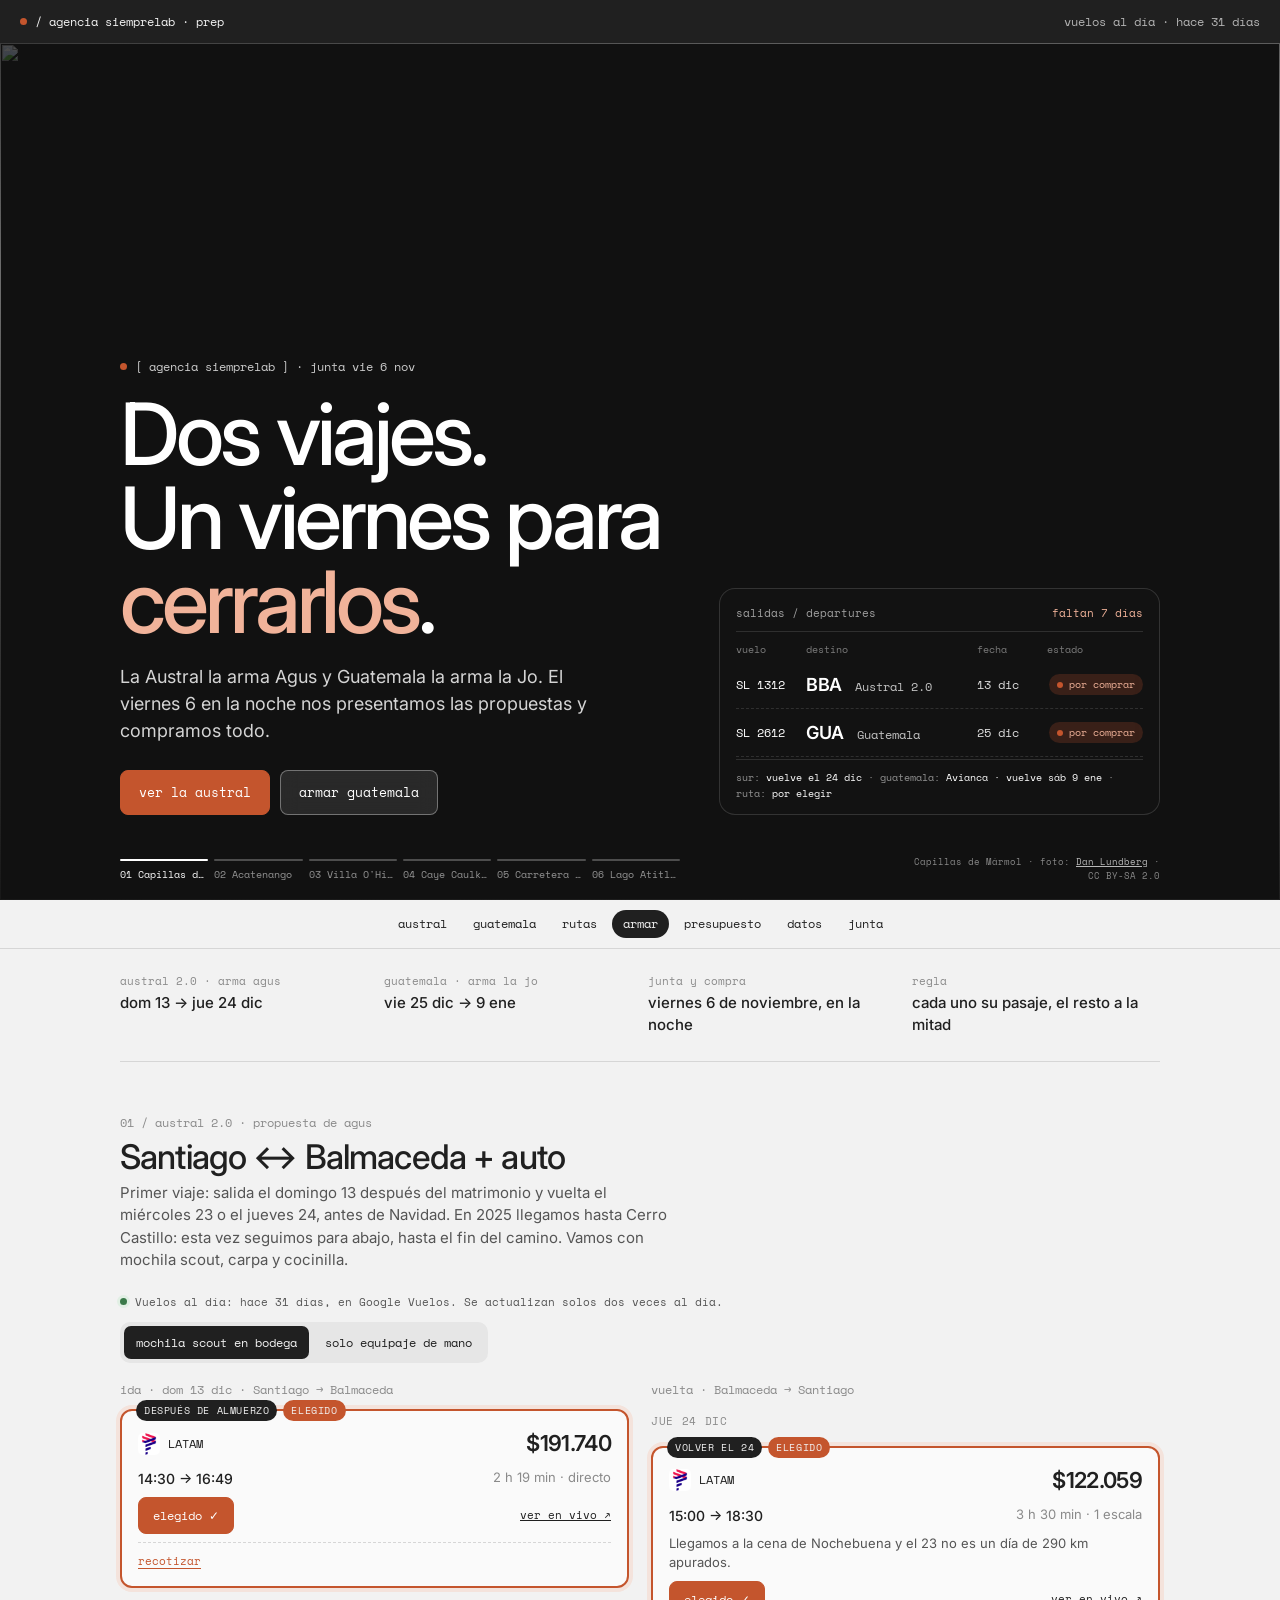
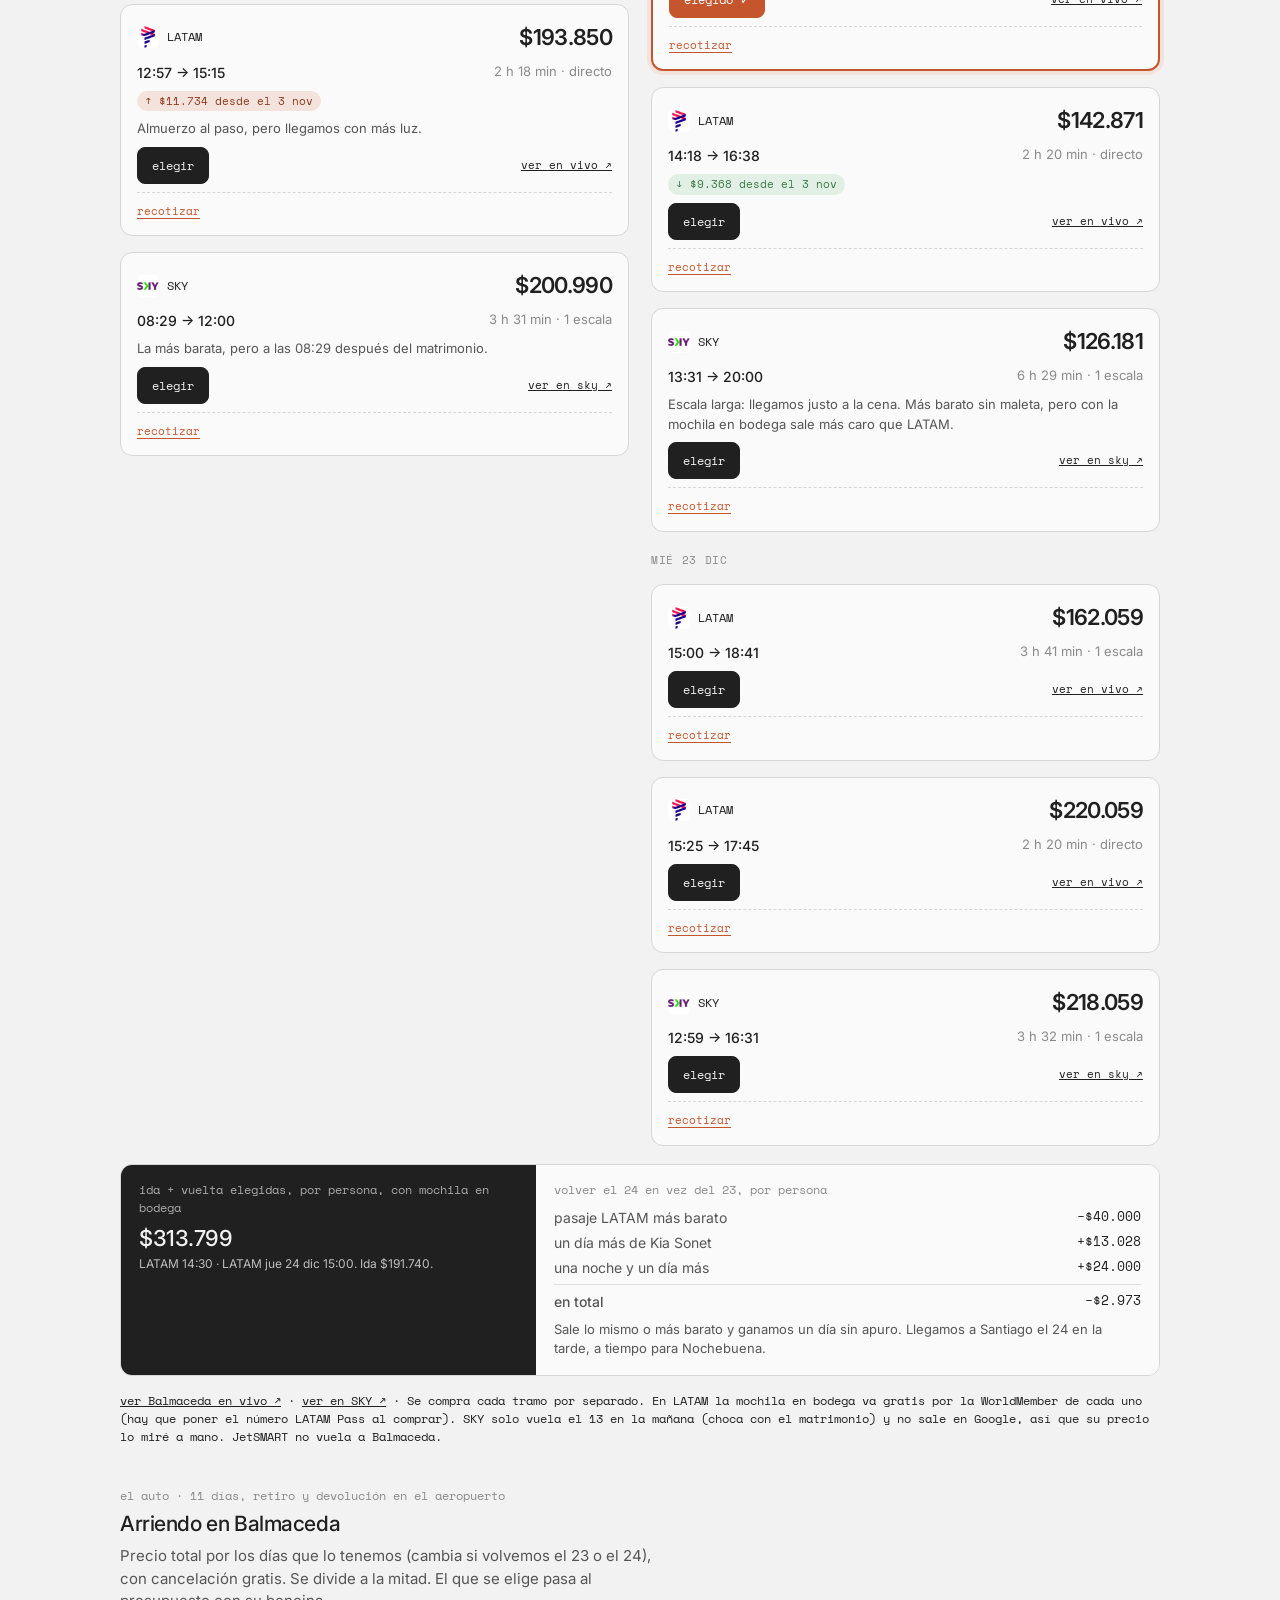
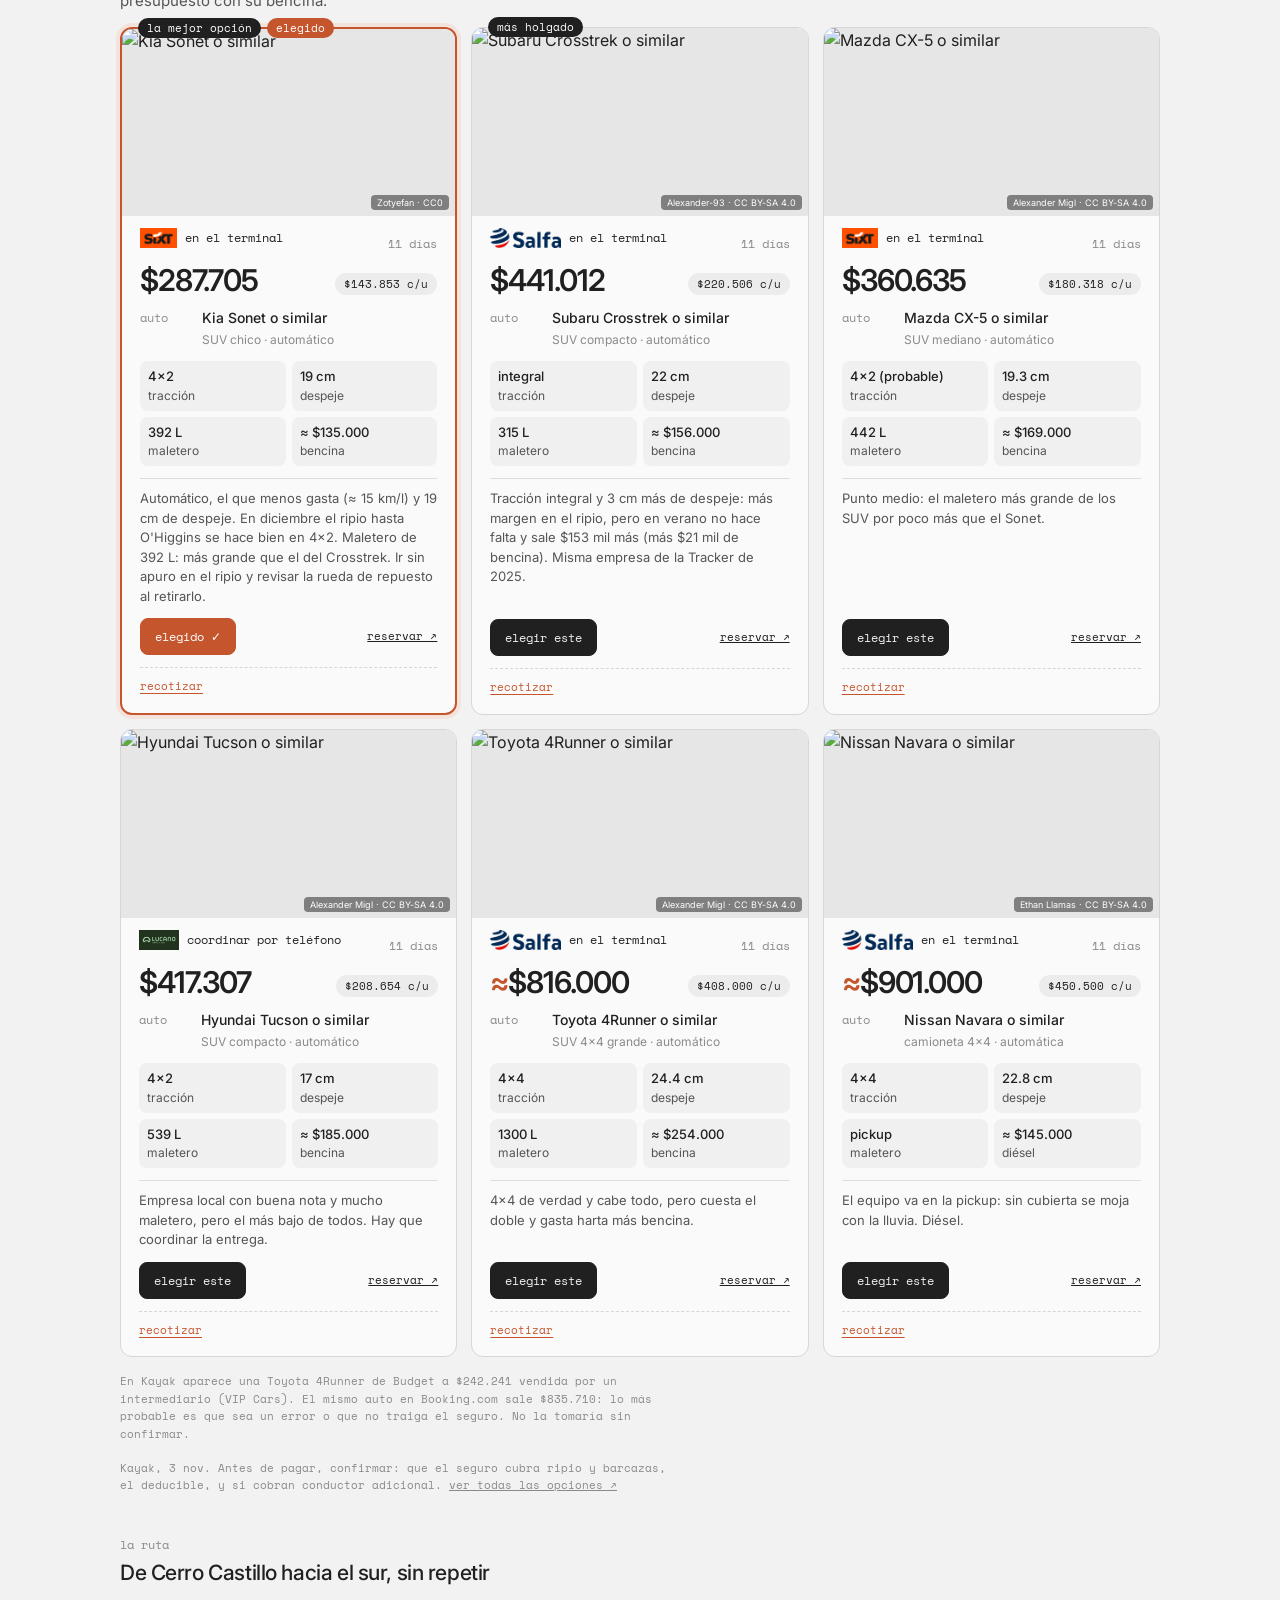
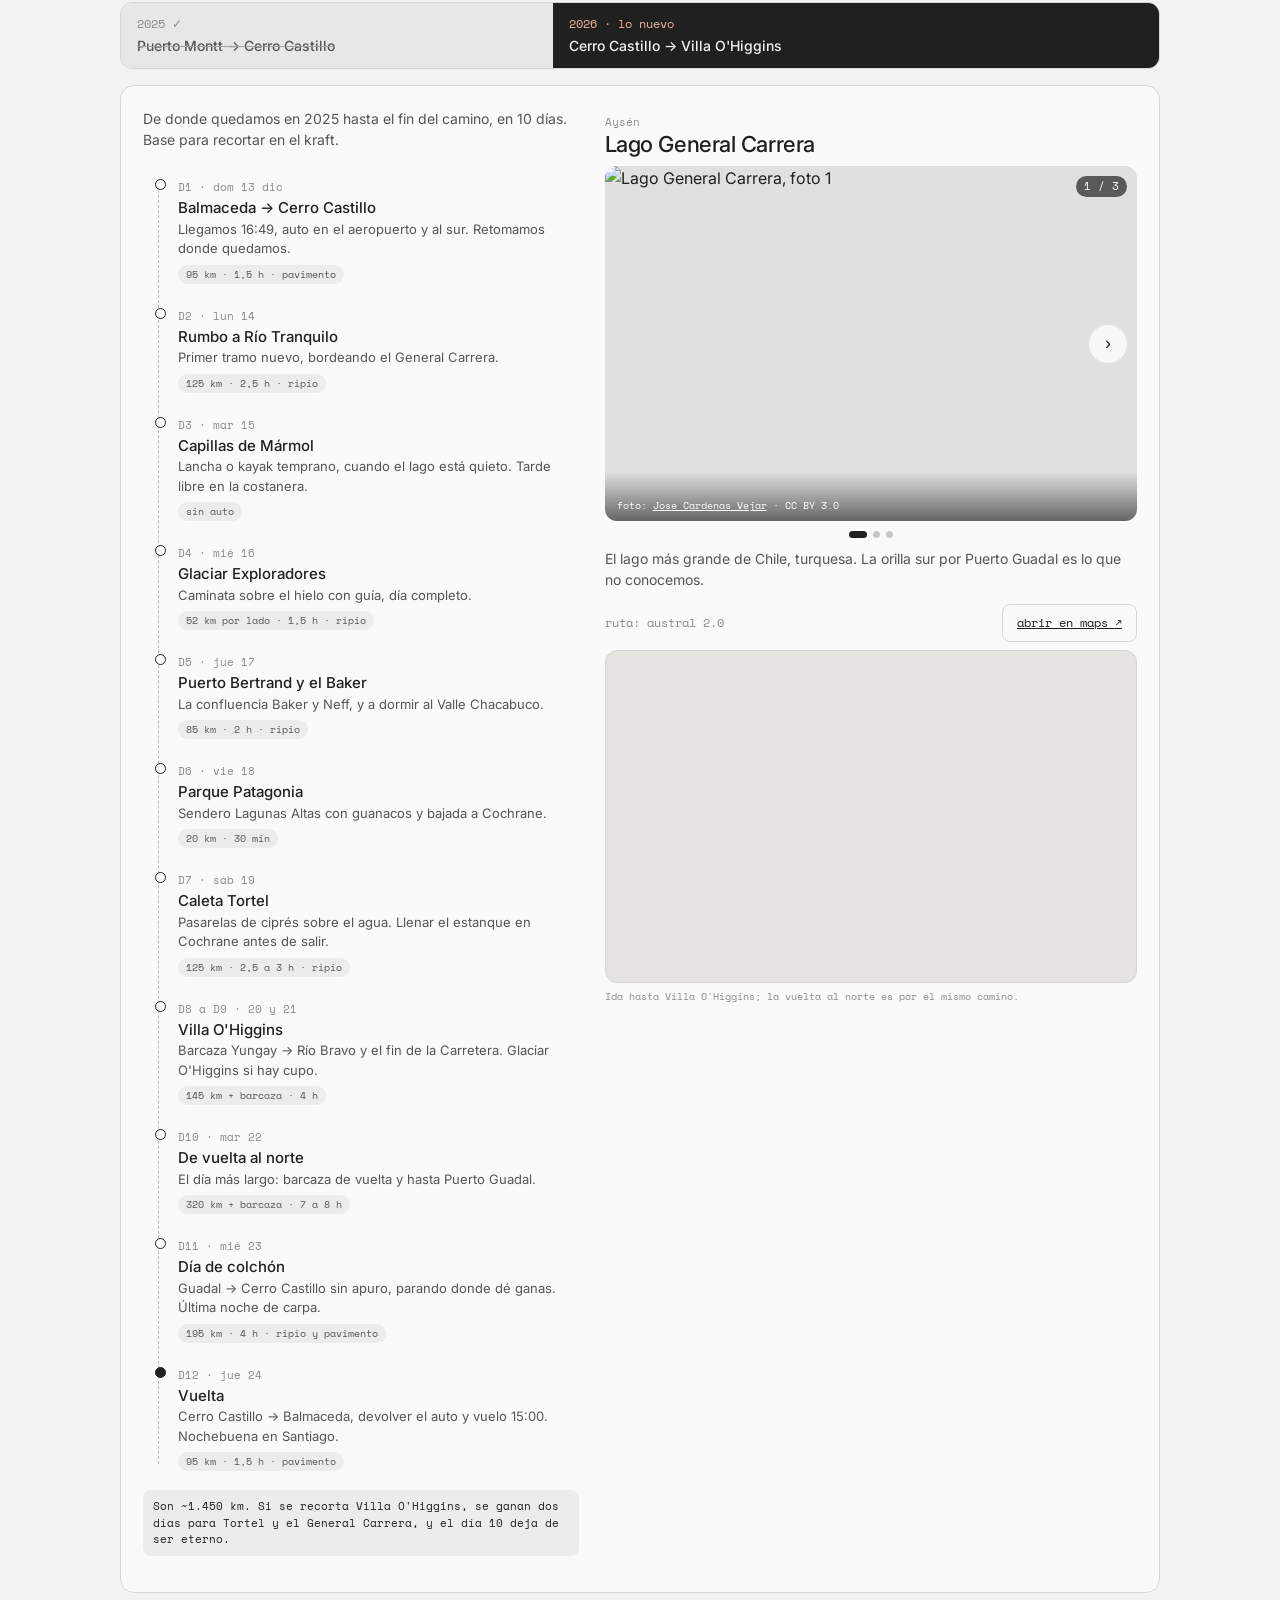
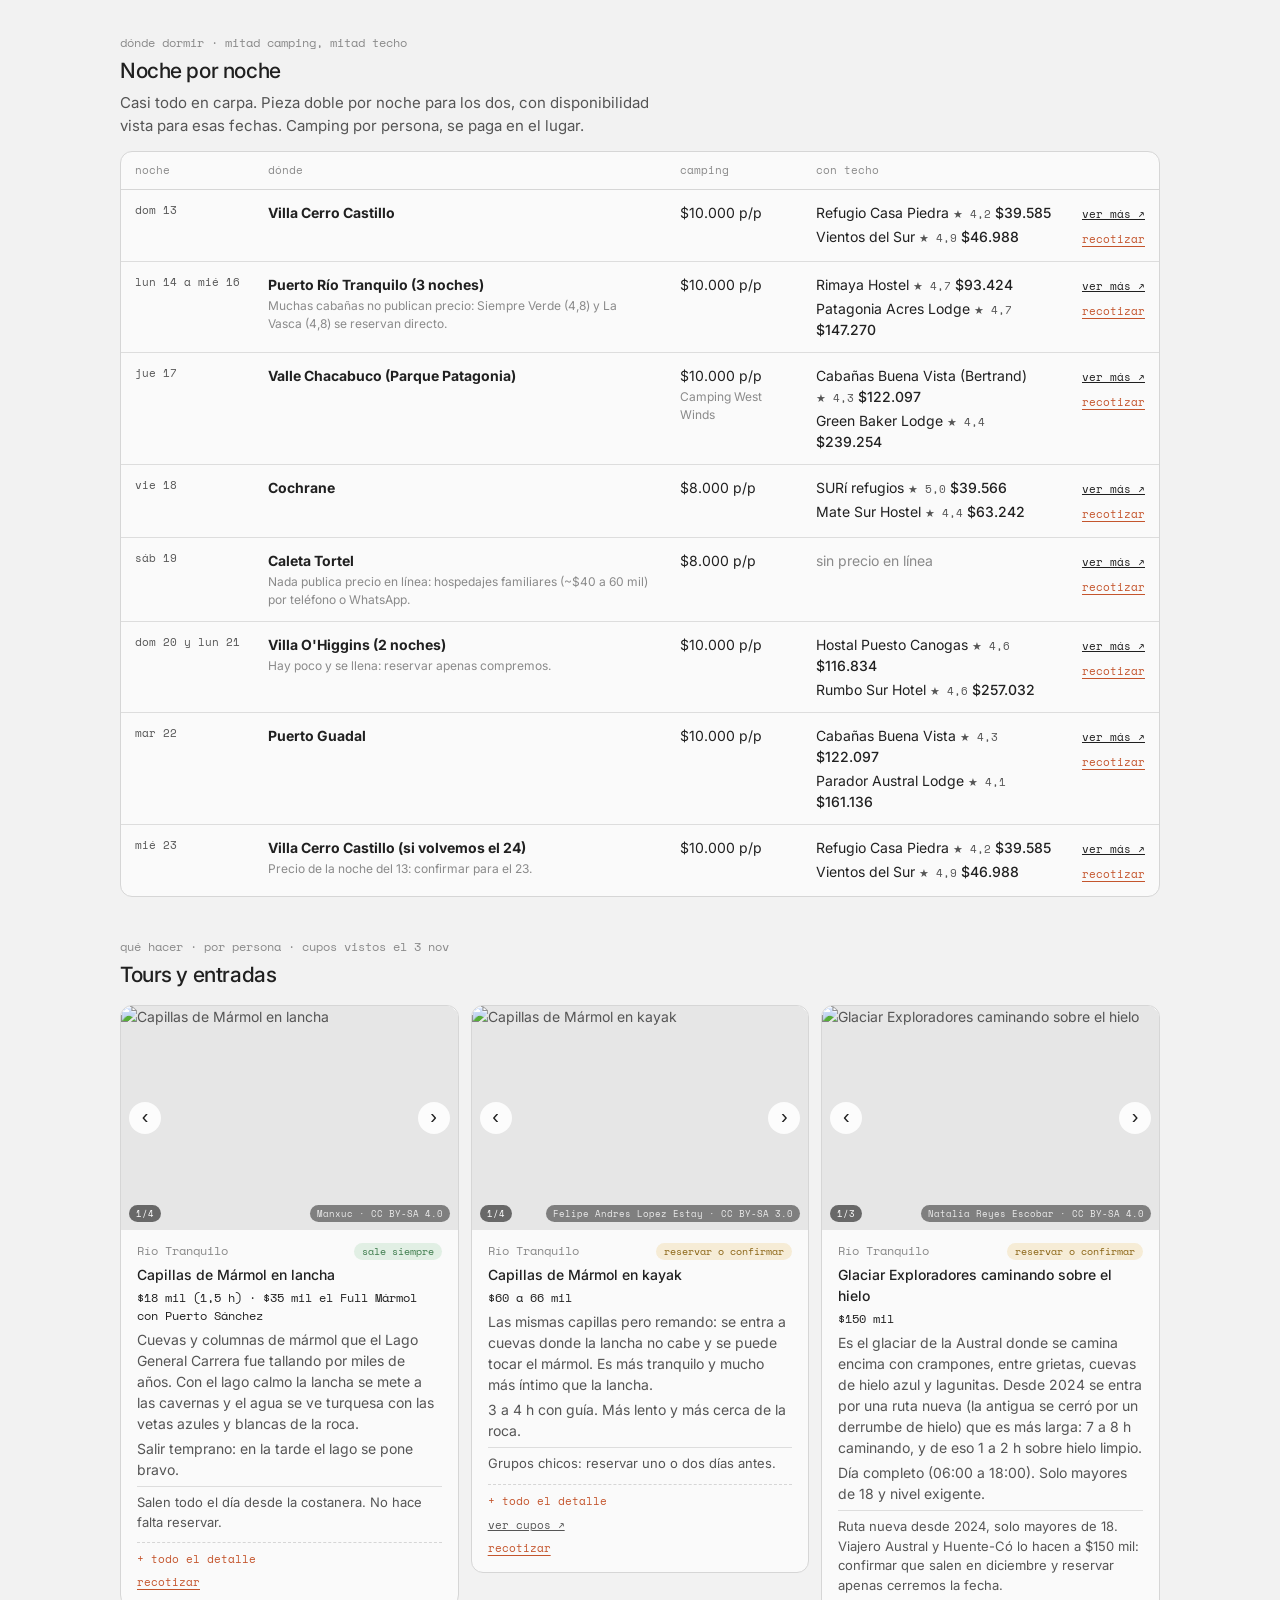
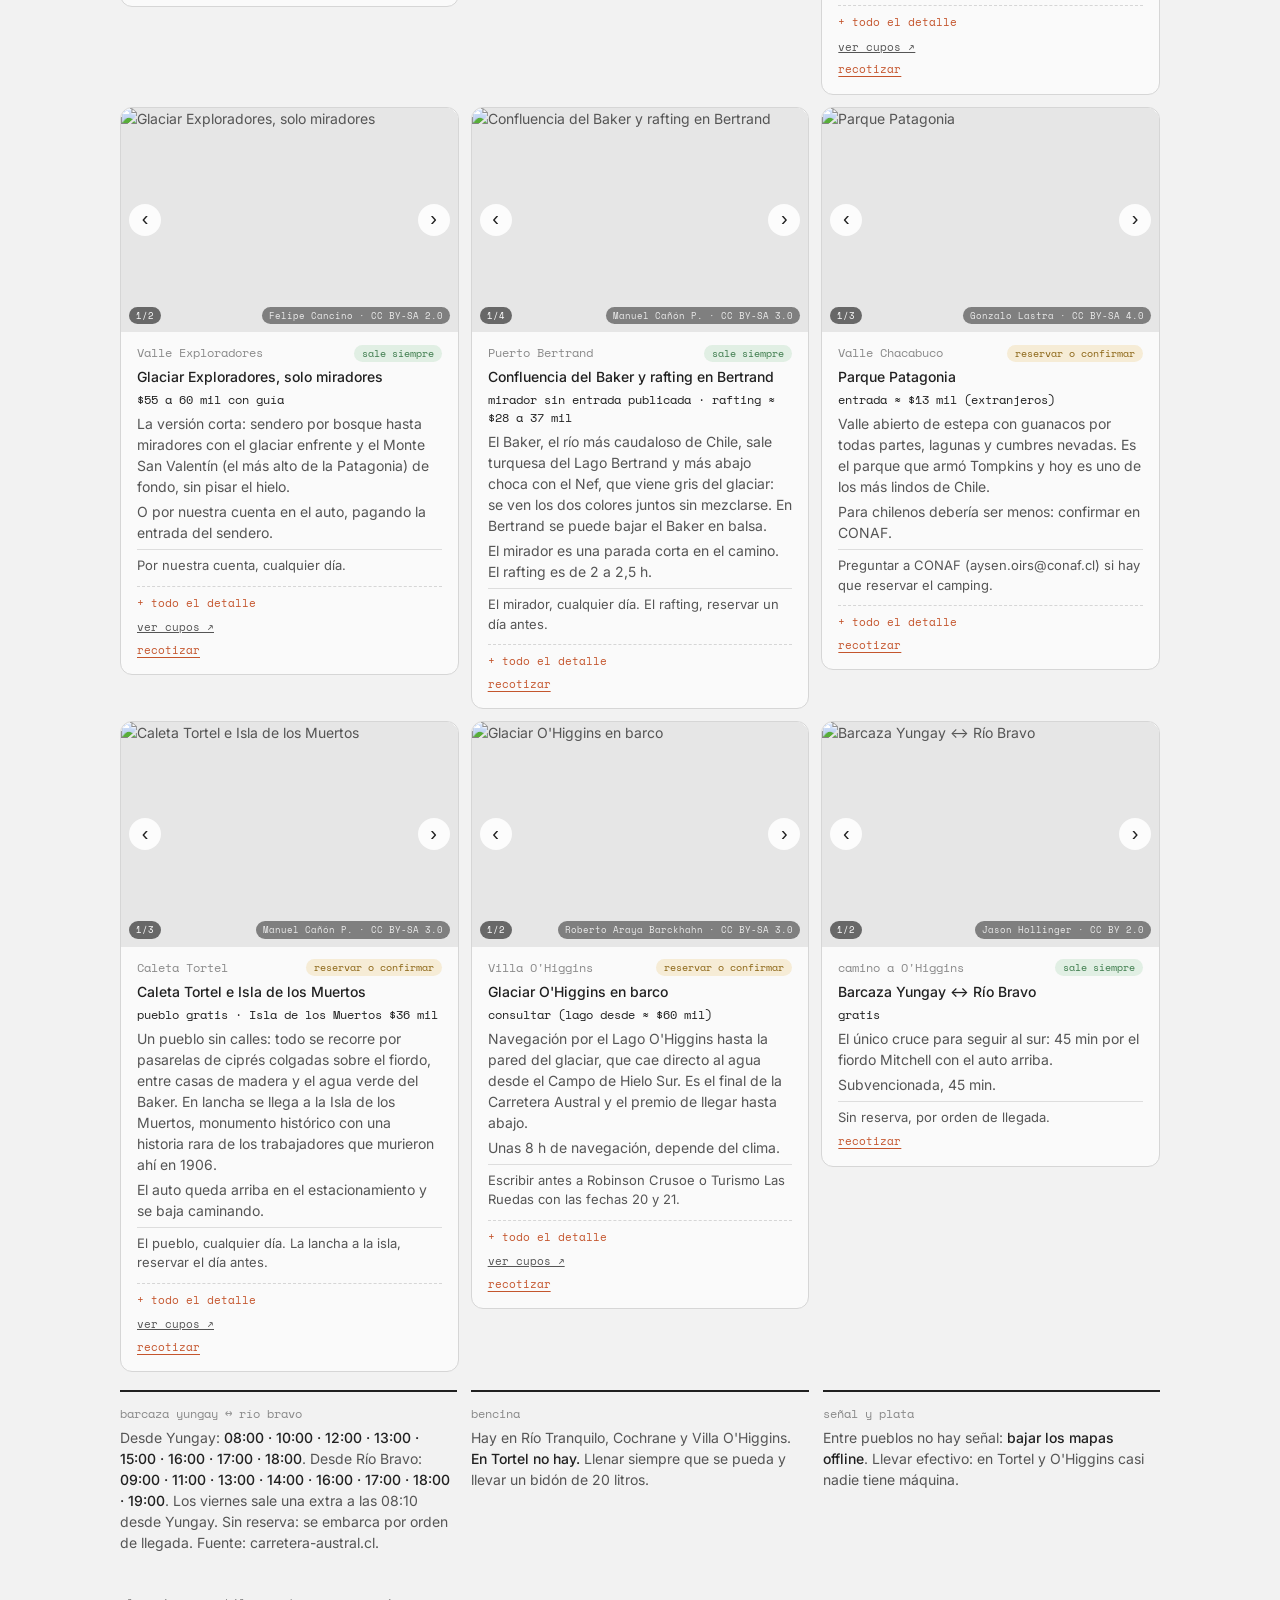
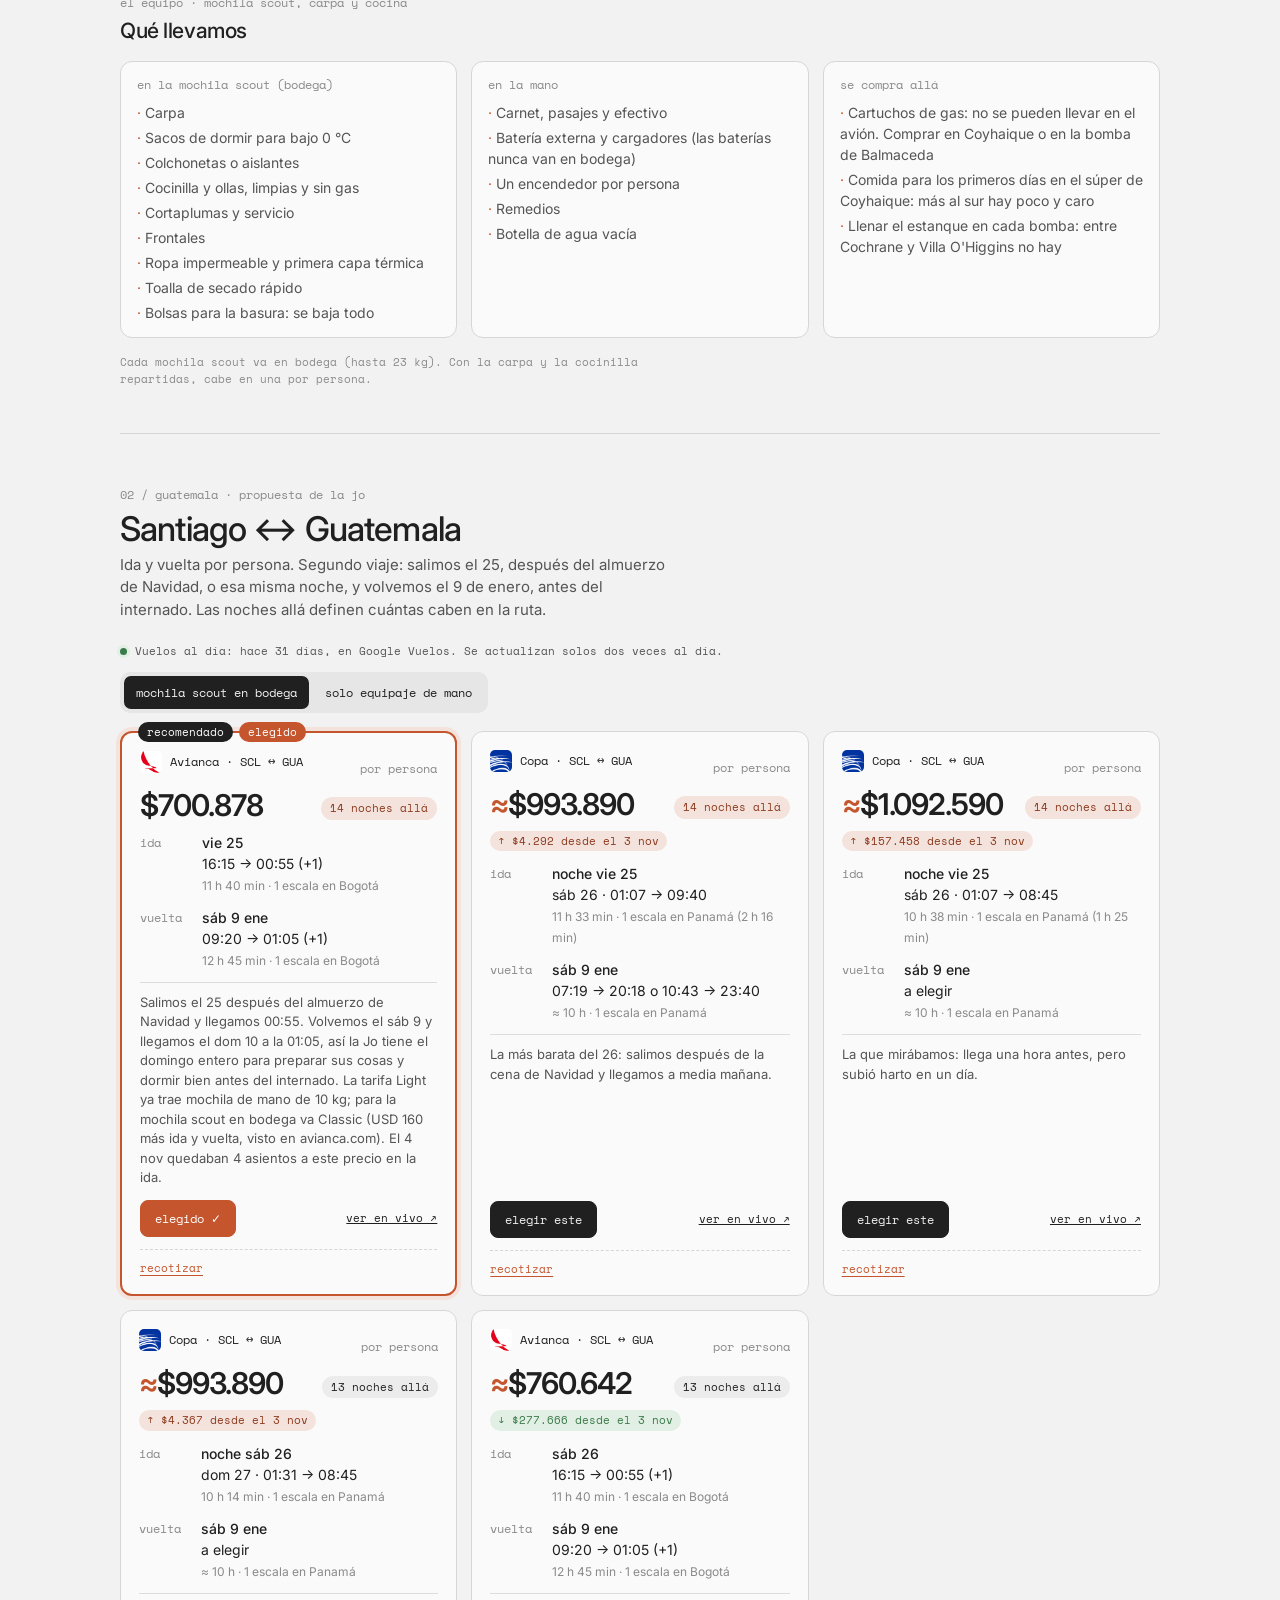
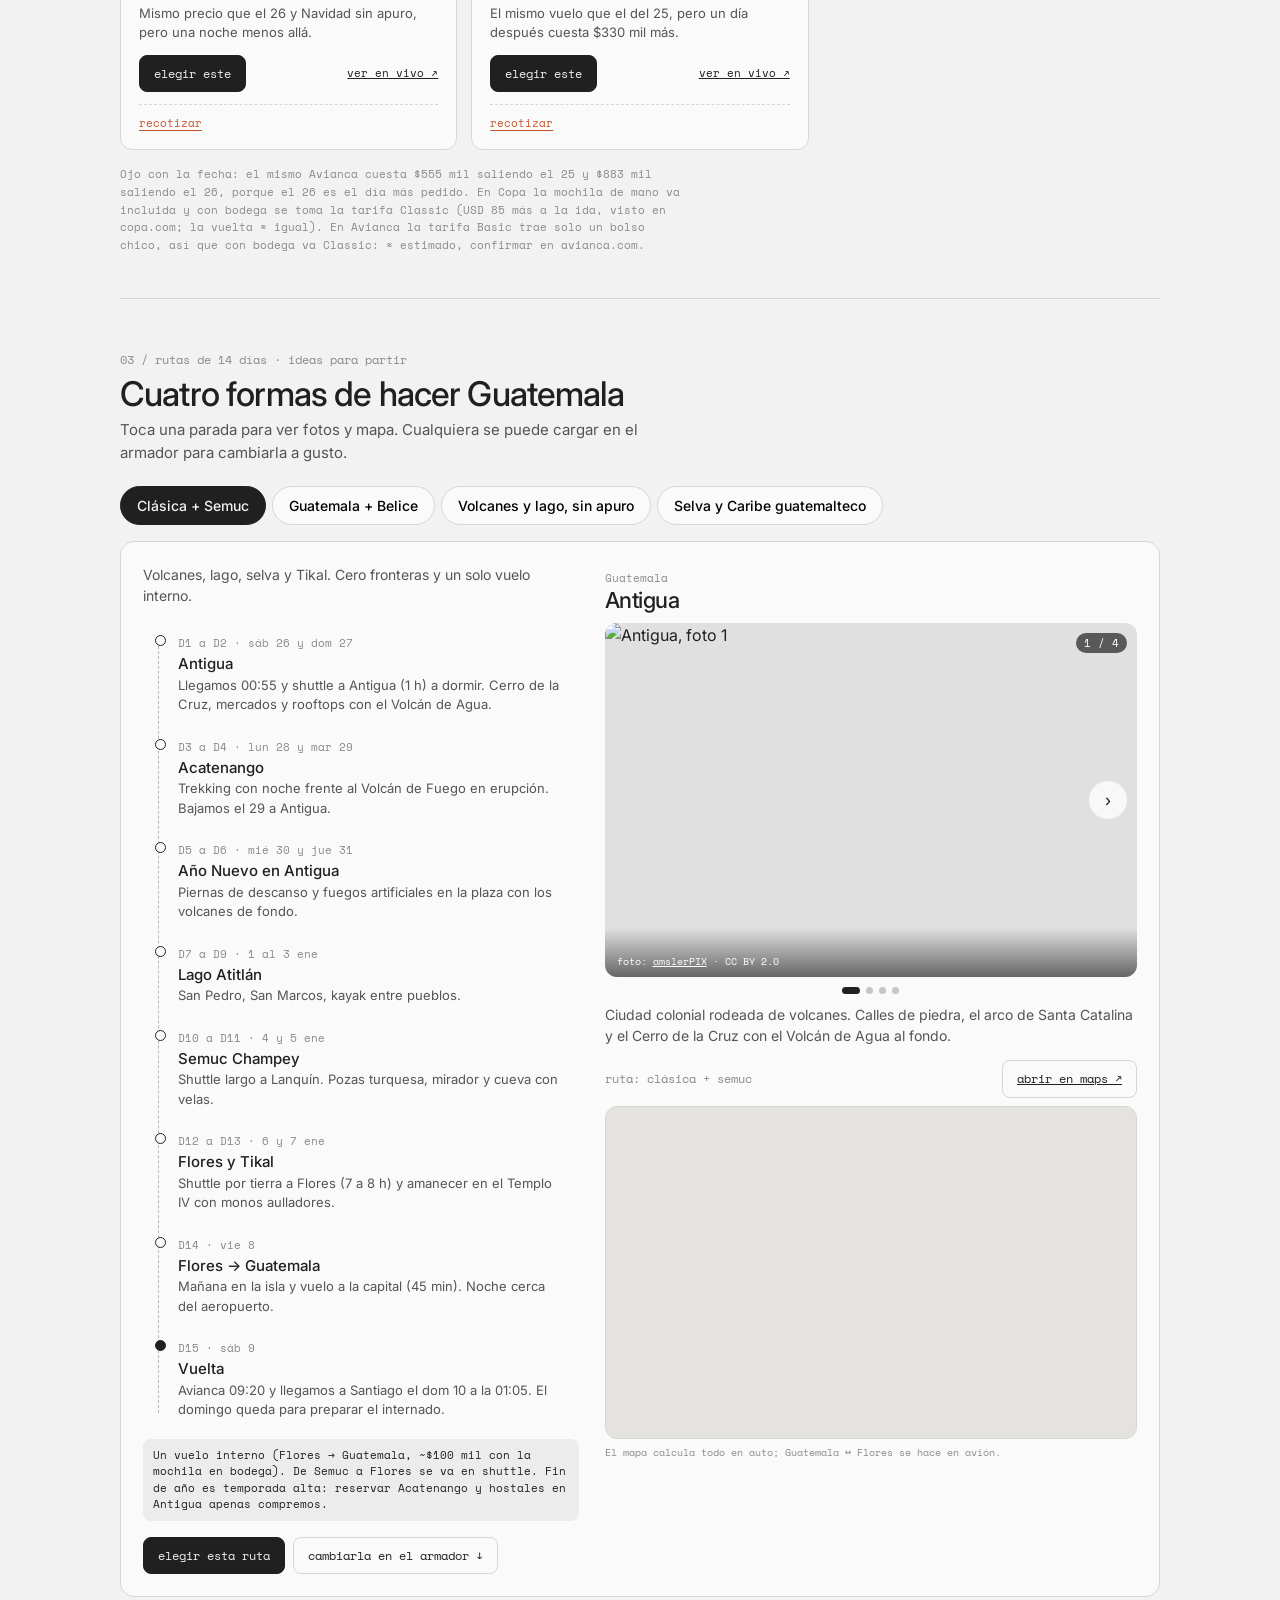
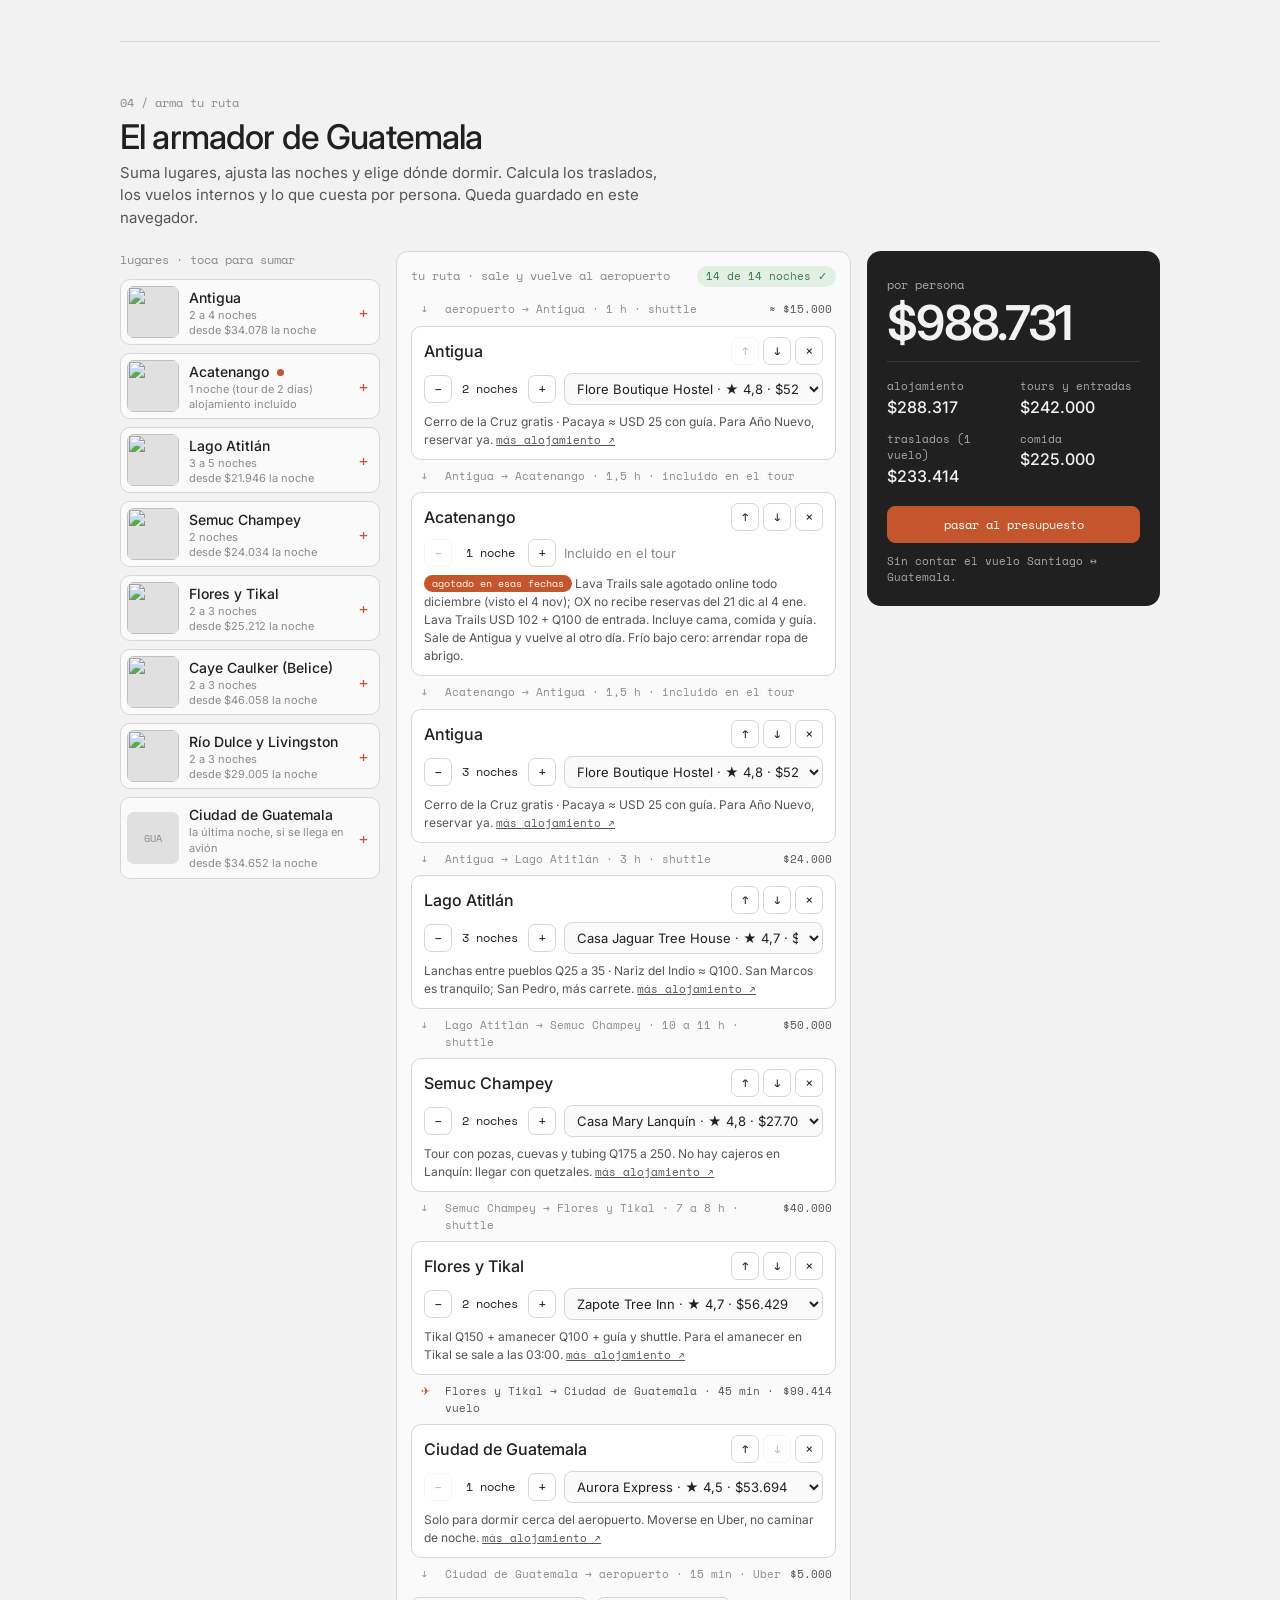
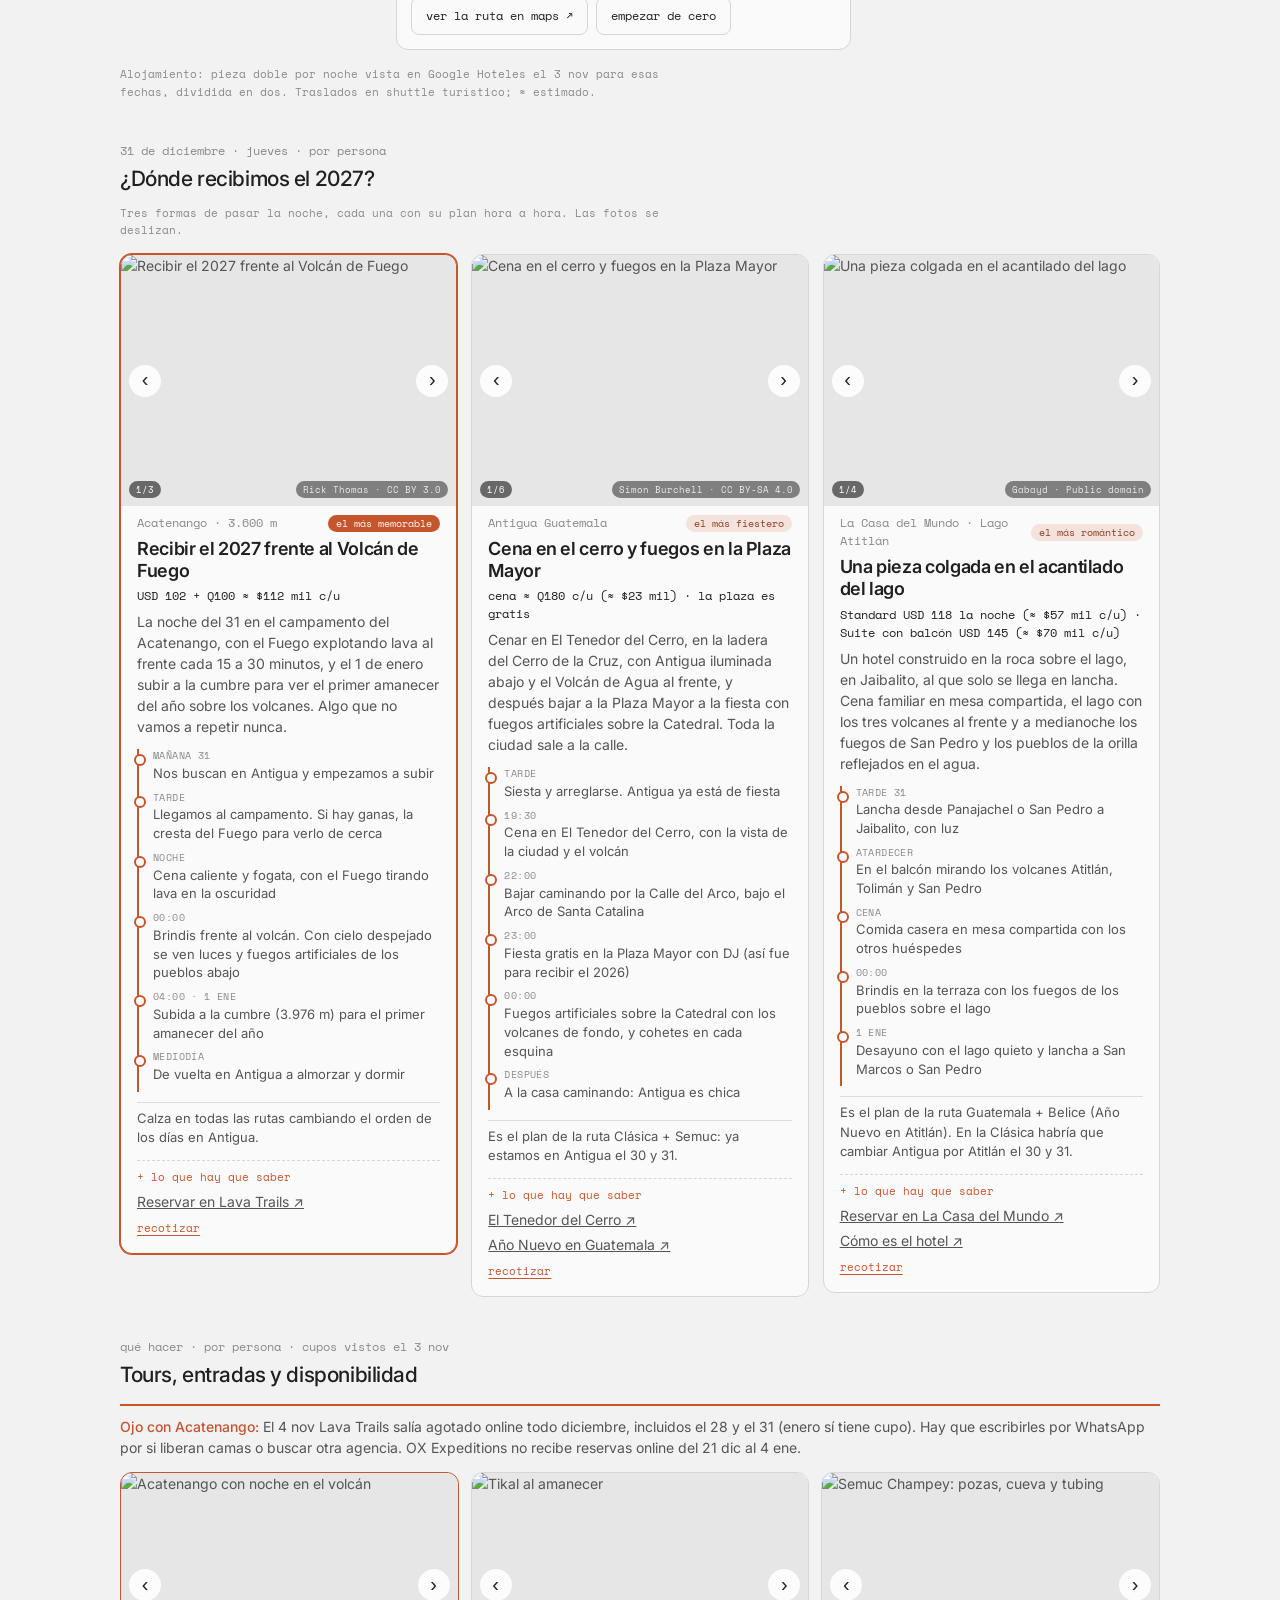
==== commit 79fd8df6: "Prep: Acatenango agotado online en diciembre en Lava Trails (recotización 4 nov) Co-Authored-By: Cla" ====
--- a/agencia/prep/index.html
+++ b/agencia/prep/index.html
@@ -10,7 +10,7 @@
   <link rel="preconnect" href="https://fonts.googleapis.com">
   <link rel="preconnect" href="https://fonts.gstatic.com" crossorigin>
   <link href="https://fonts.googleapis.com/css2?family=Inter:wght@400;500;600&family=Space+Mono:wght@400;700&display=swap" rel="stylesheet">
-  <link rel="stylesheet" href="prep.css?v=20">
+  <link rel="stylesheet" href="prep.css?v=21">
 </head>
 <body>
 
@@ -437,9 +437,9 @@
     <span class="tv-total"><span class="tv-punto" id="tv-punto"></span><span id="tv-total"></span><span class="tv-pp">c/u</span></span>
   </a>
 
-  <script src="datos.js?v=20"></script>
-  <script src="lugares.js?v=20"></script>
-  <script src="fotos-panoramas.js?v=20"></script>
-  <script src="prep.js?v=20"></script>
+  <script src="datos.js?v=21"></script>
+  <script src="lugares.js?v=21"></script>
+  <script src="fotos-panoramas.js?v=21"></script>
+  <script src="prep.js?v=21"></script>
 </body>
 </html>
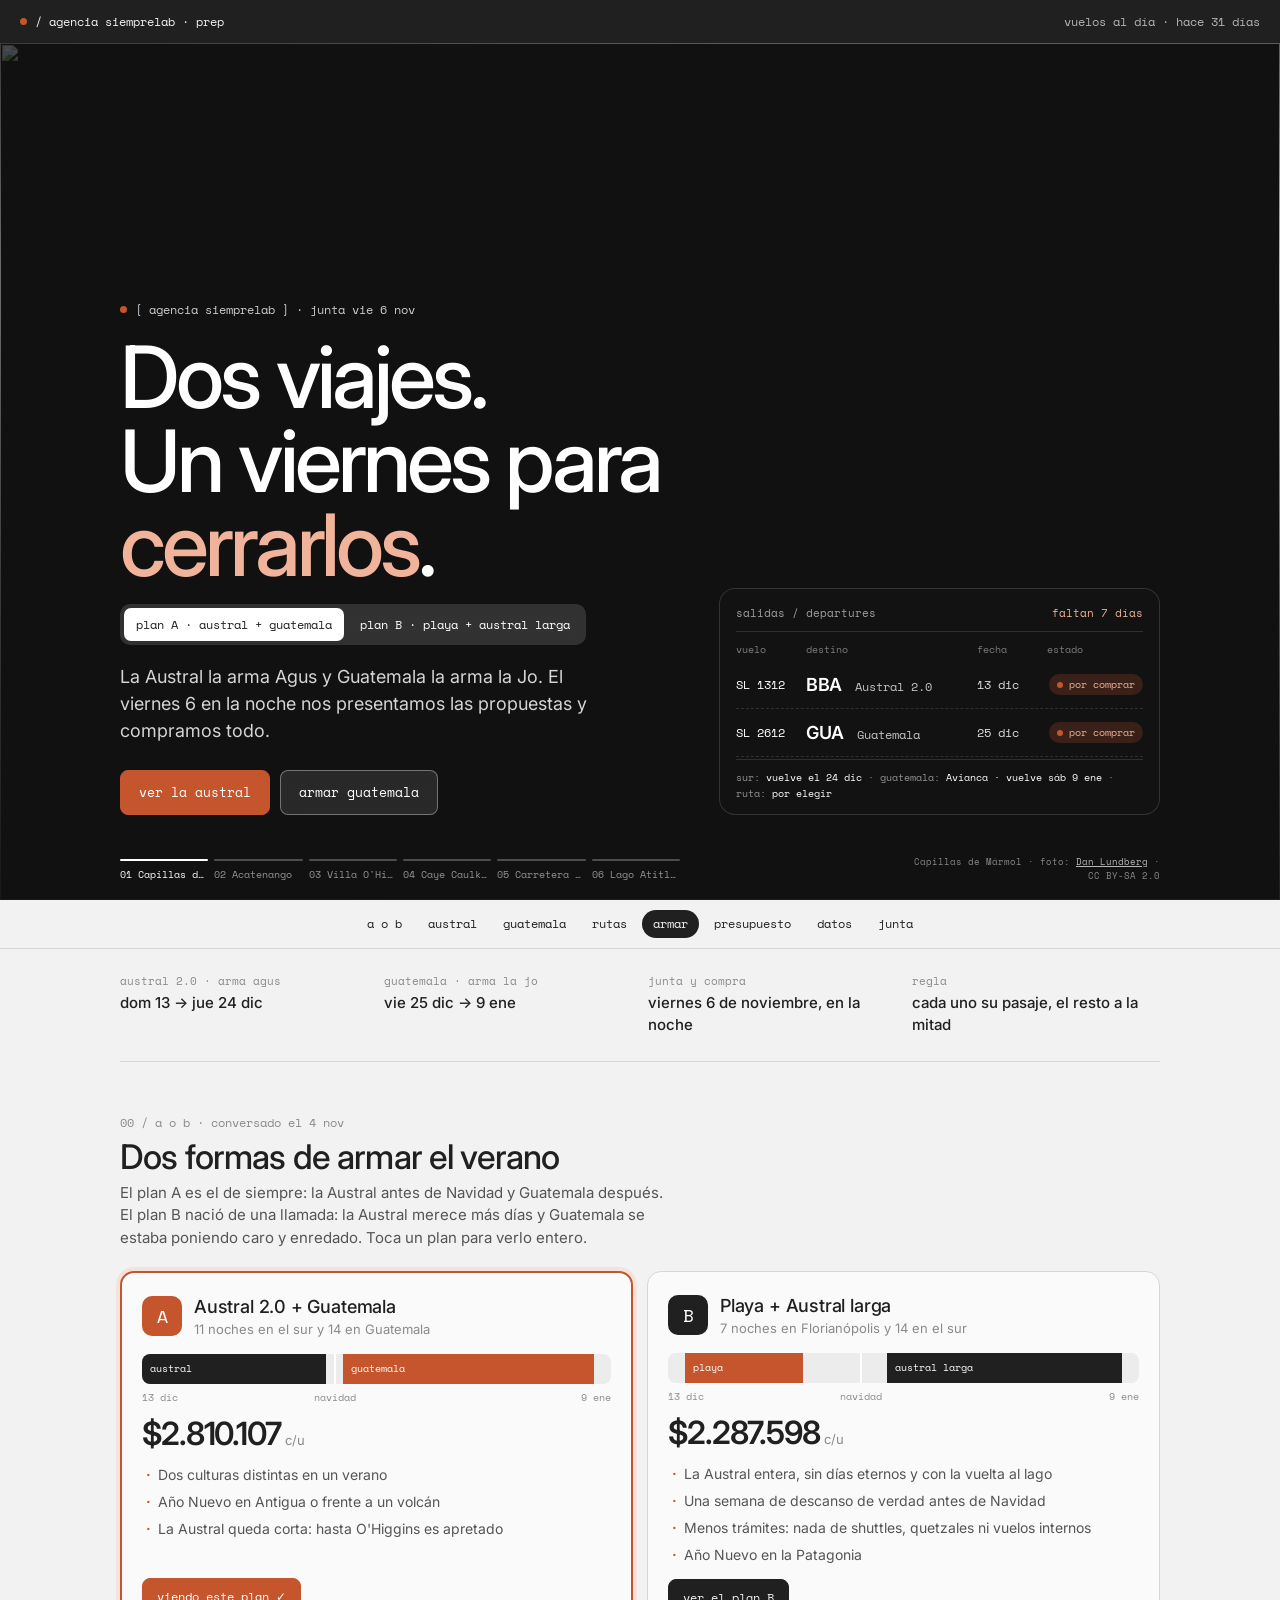
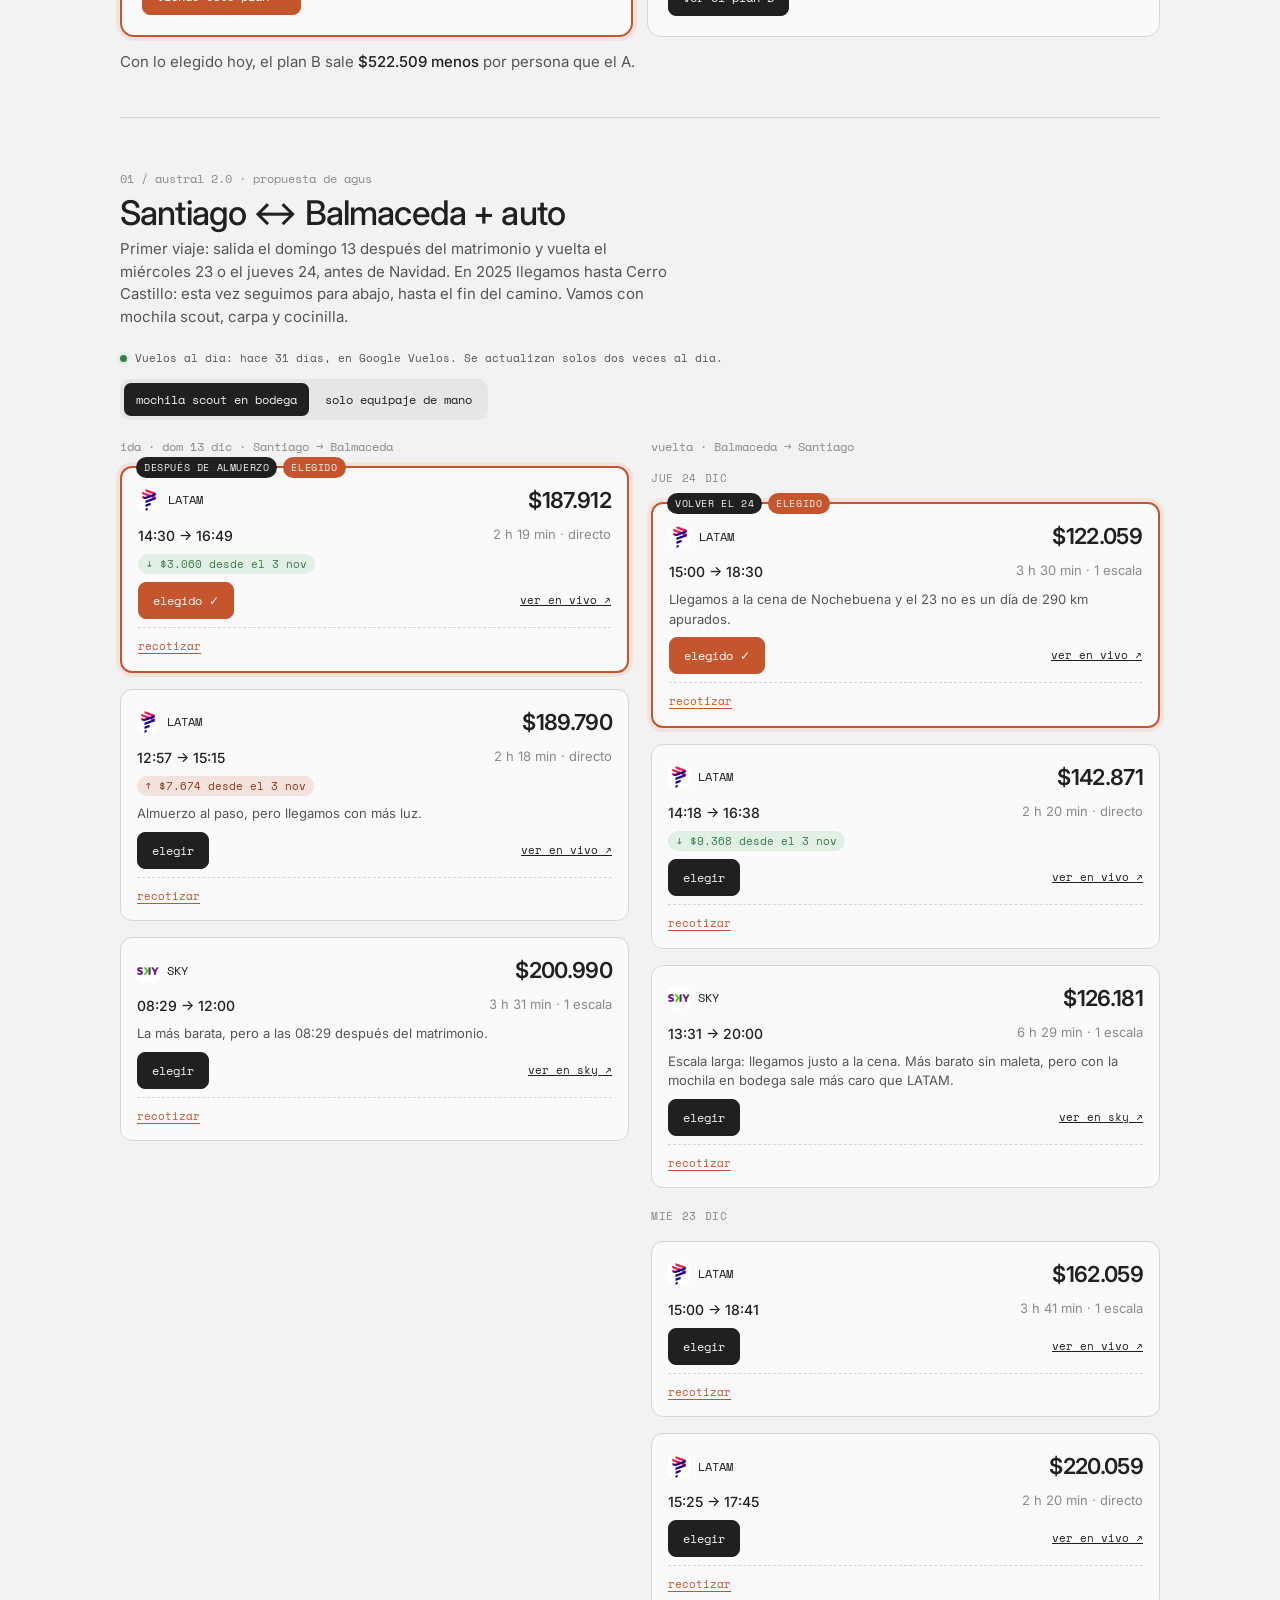
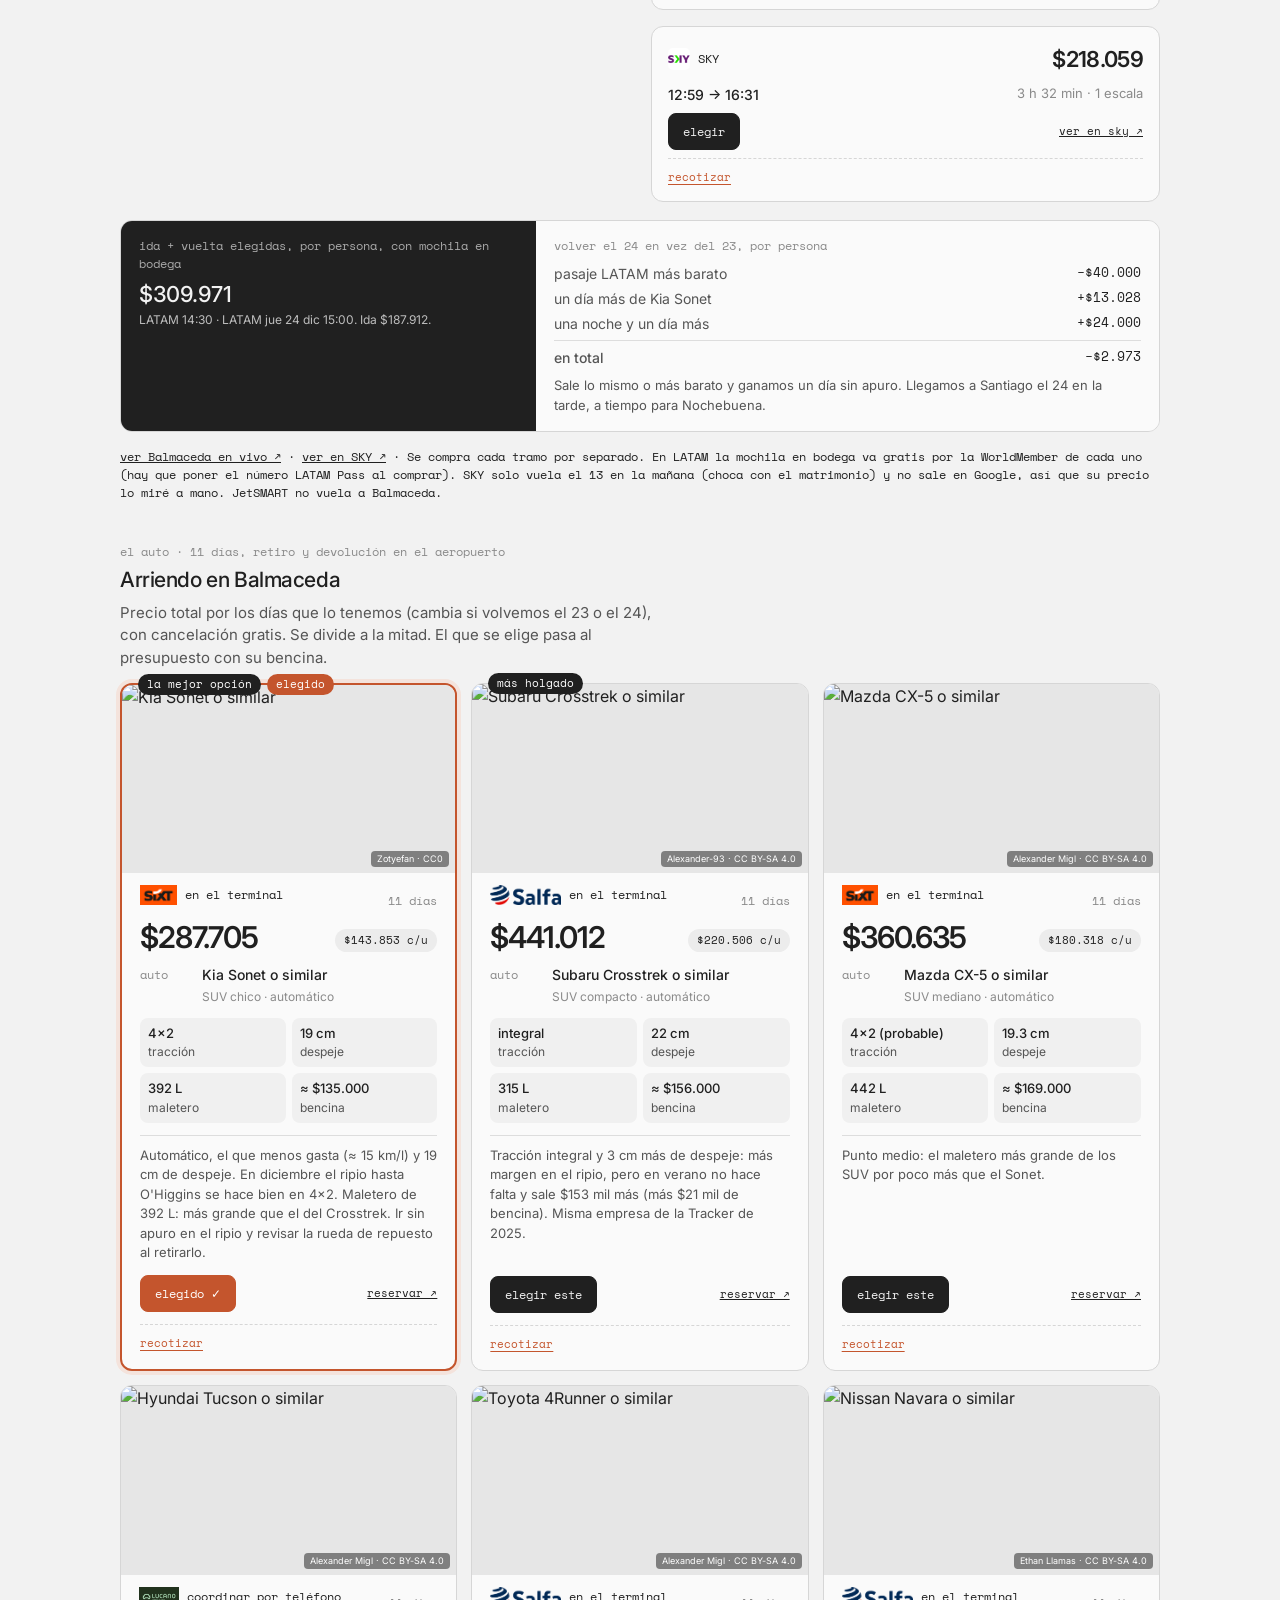
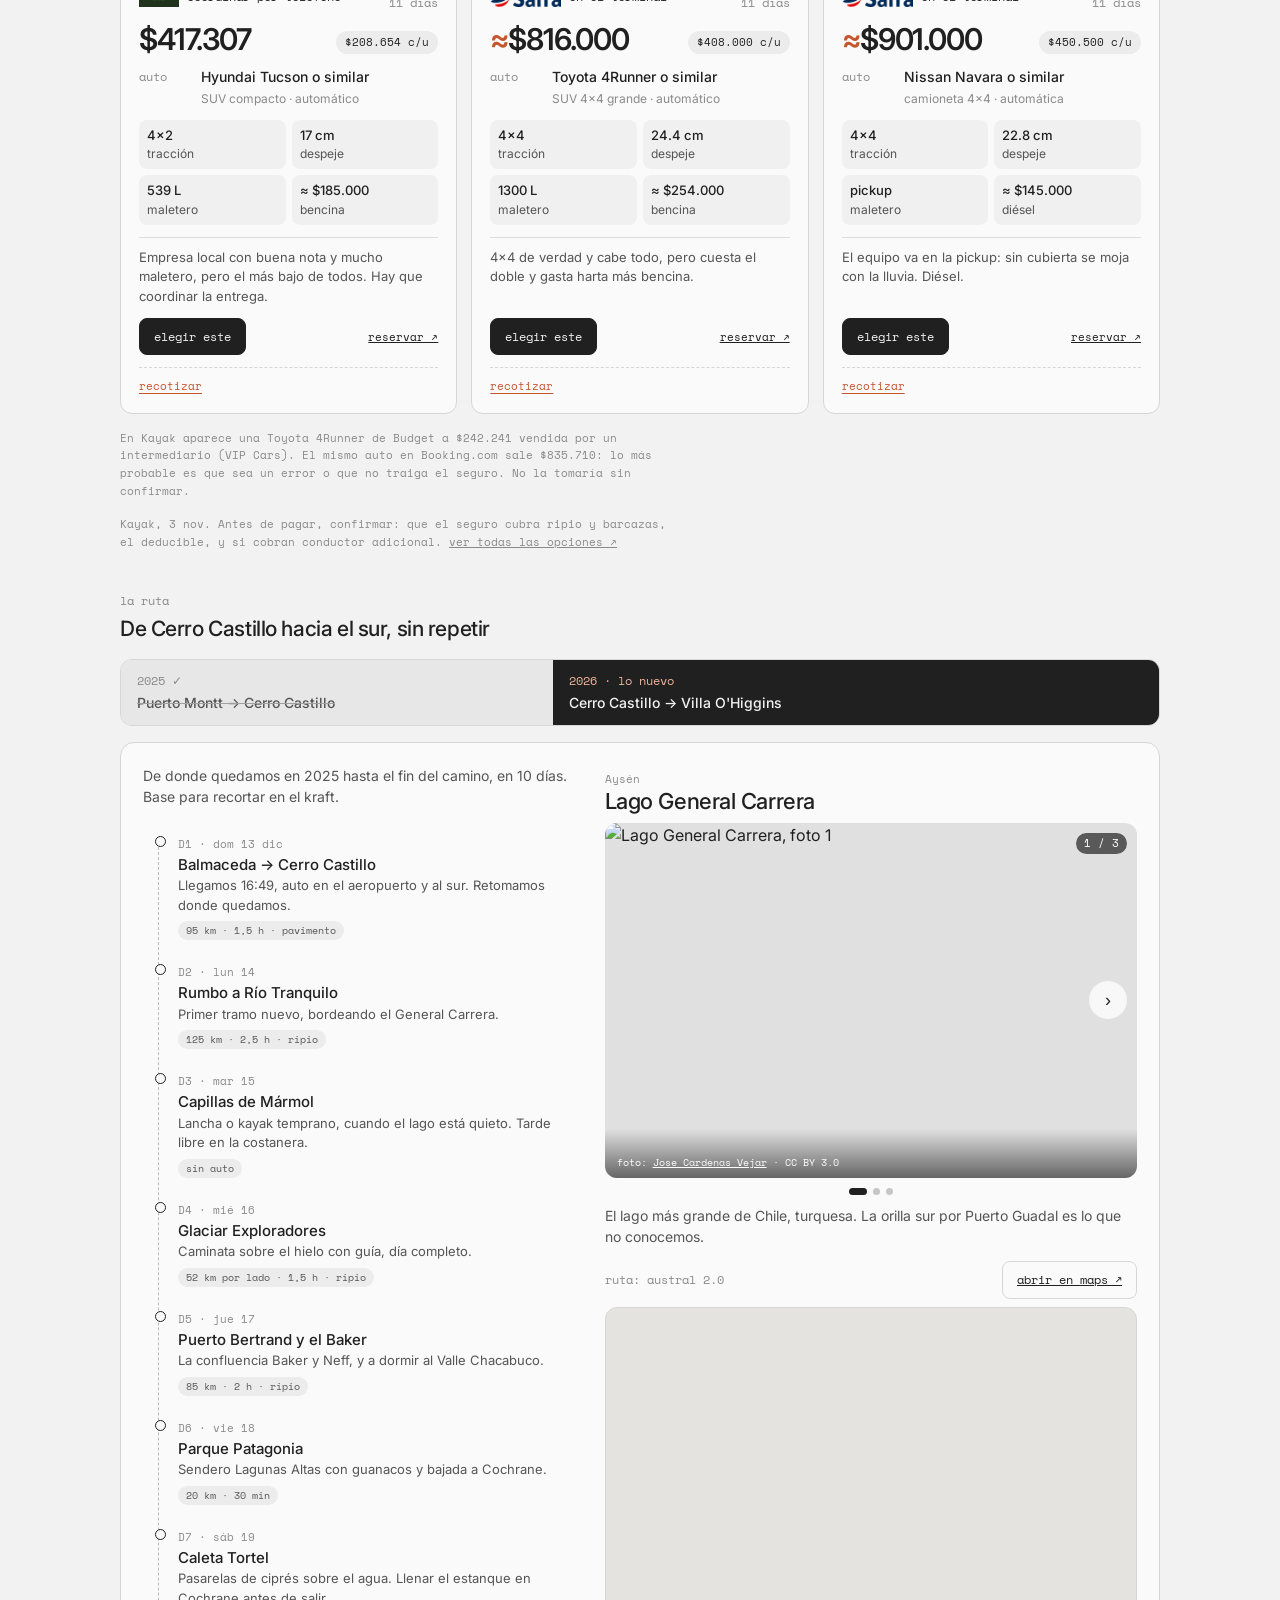
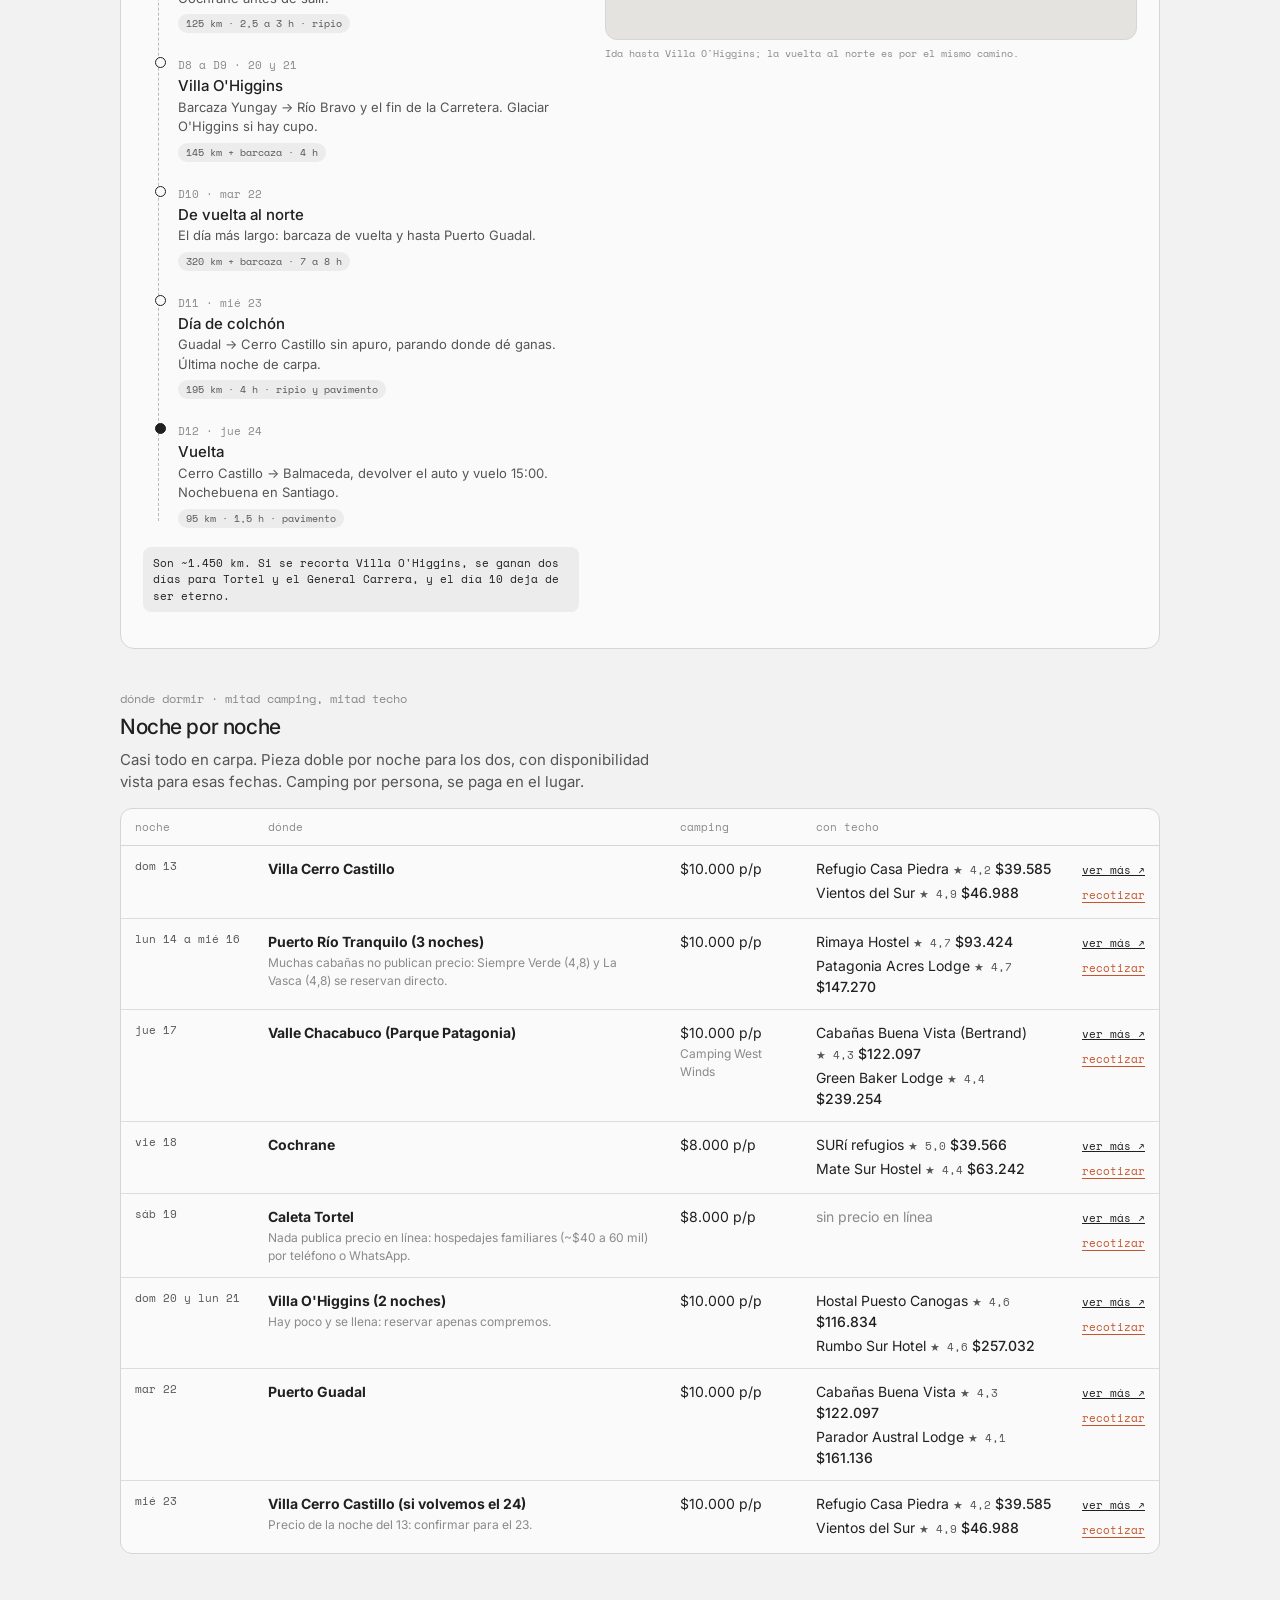
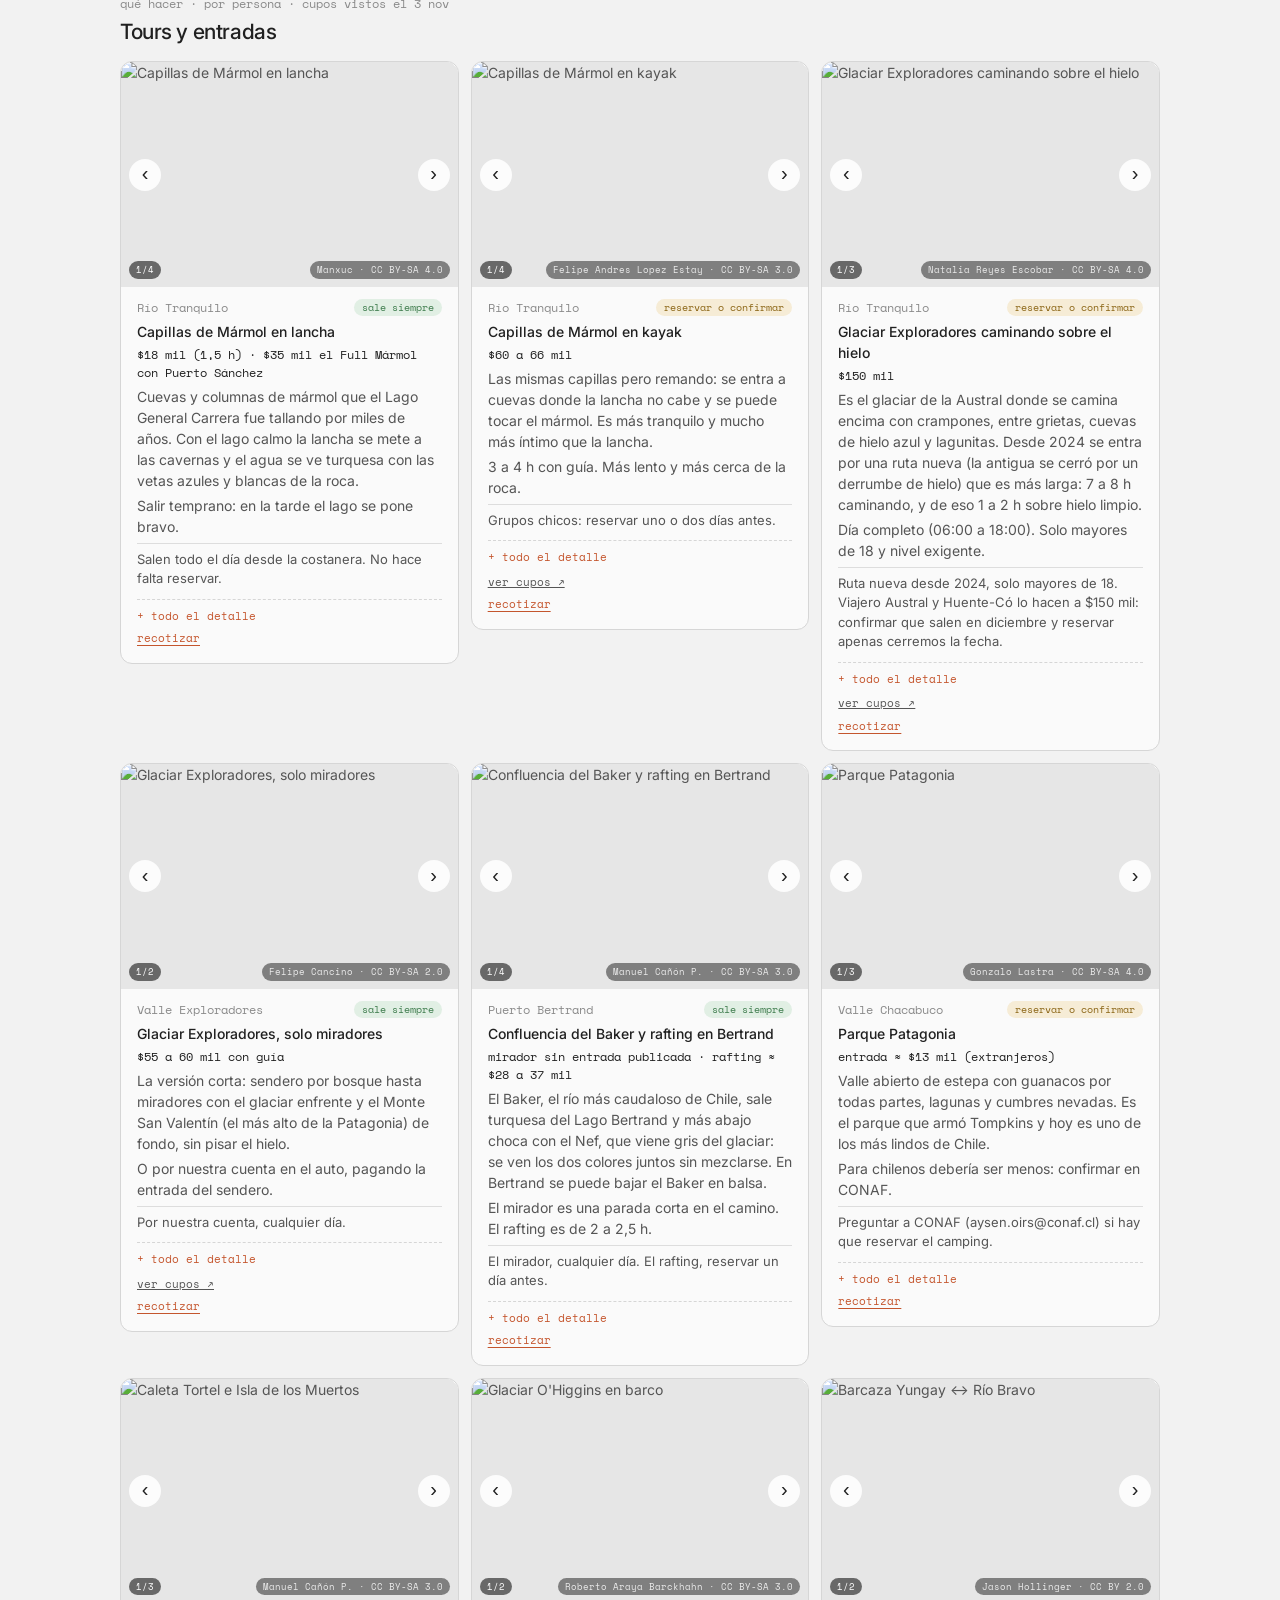
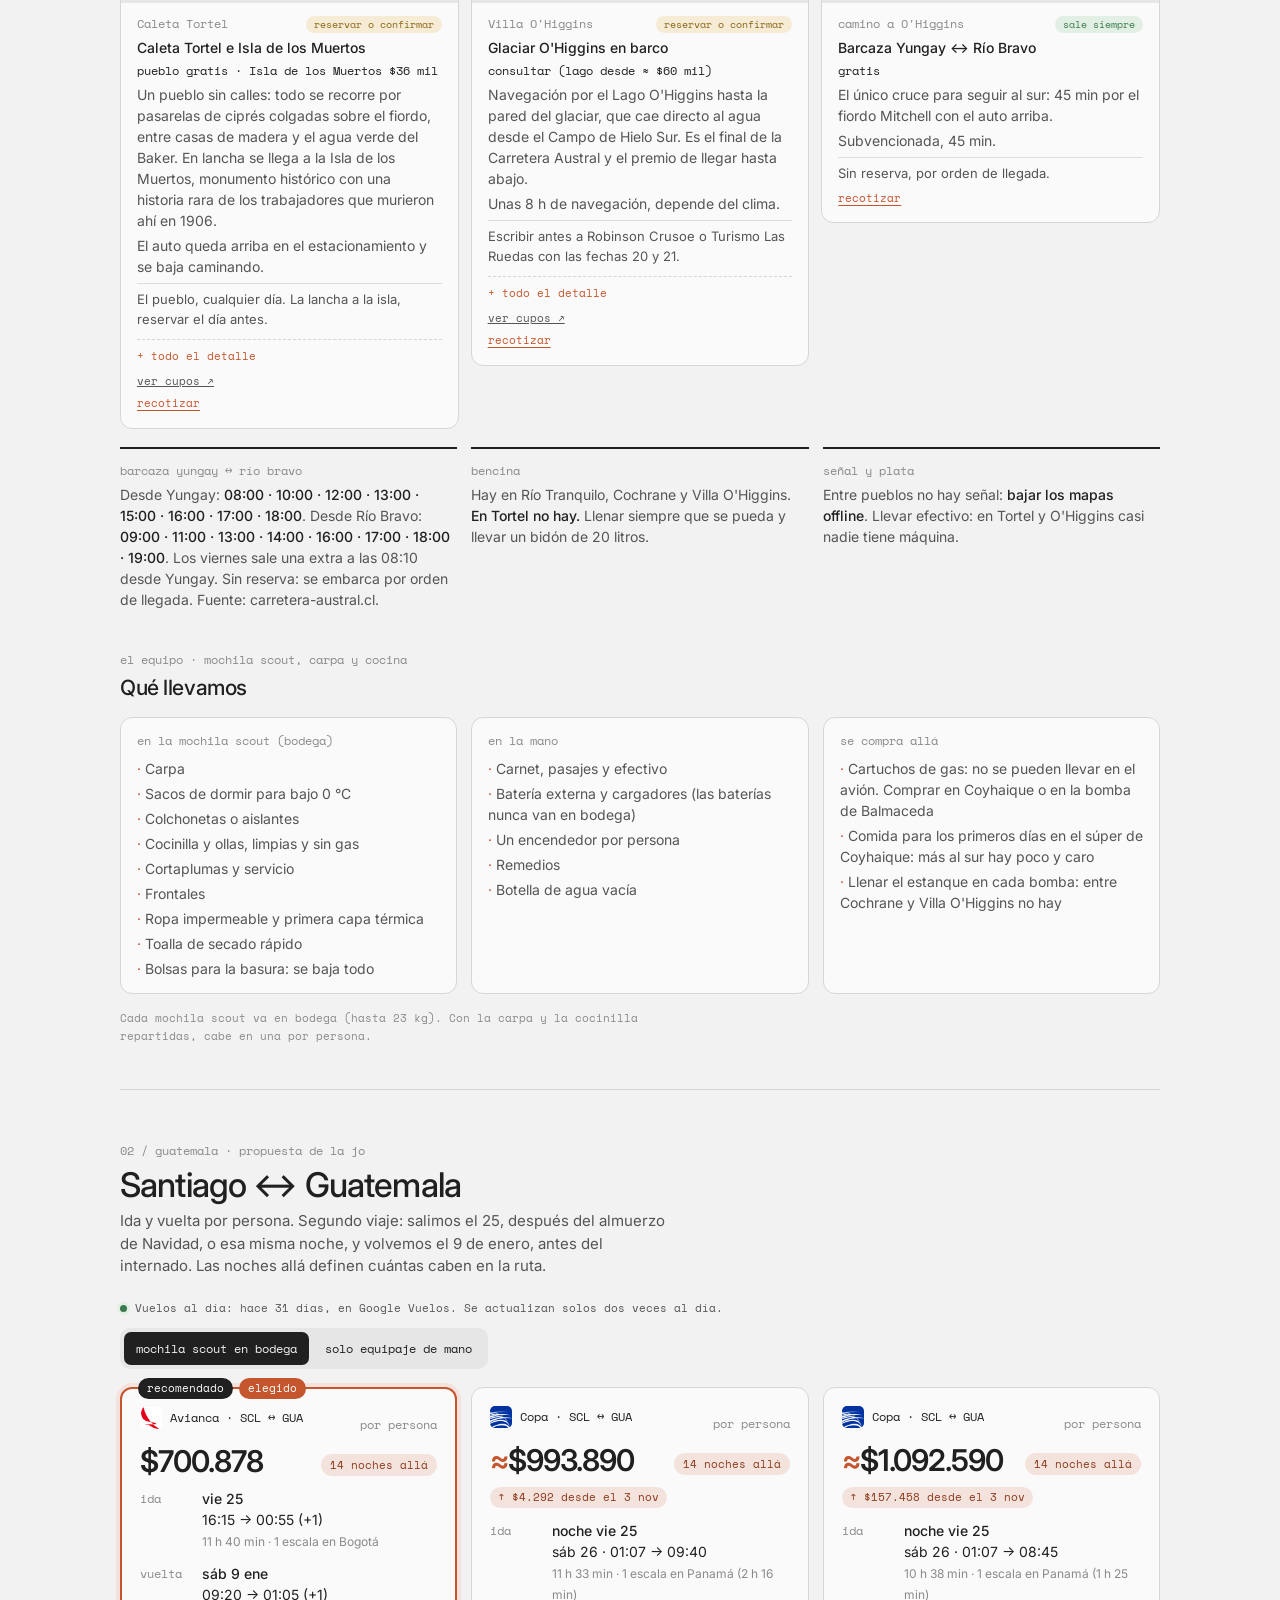
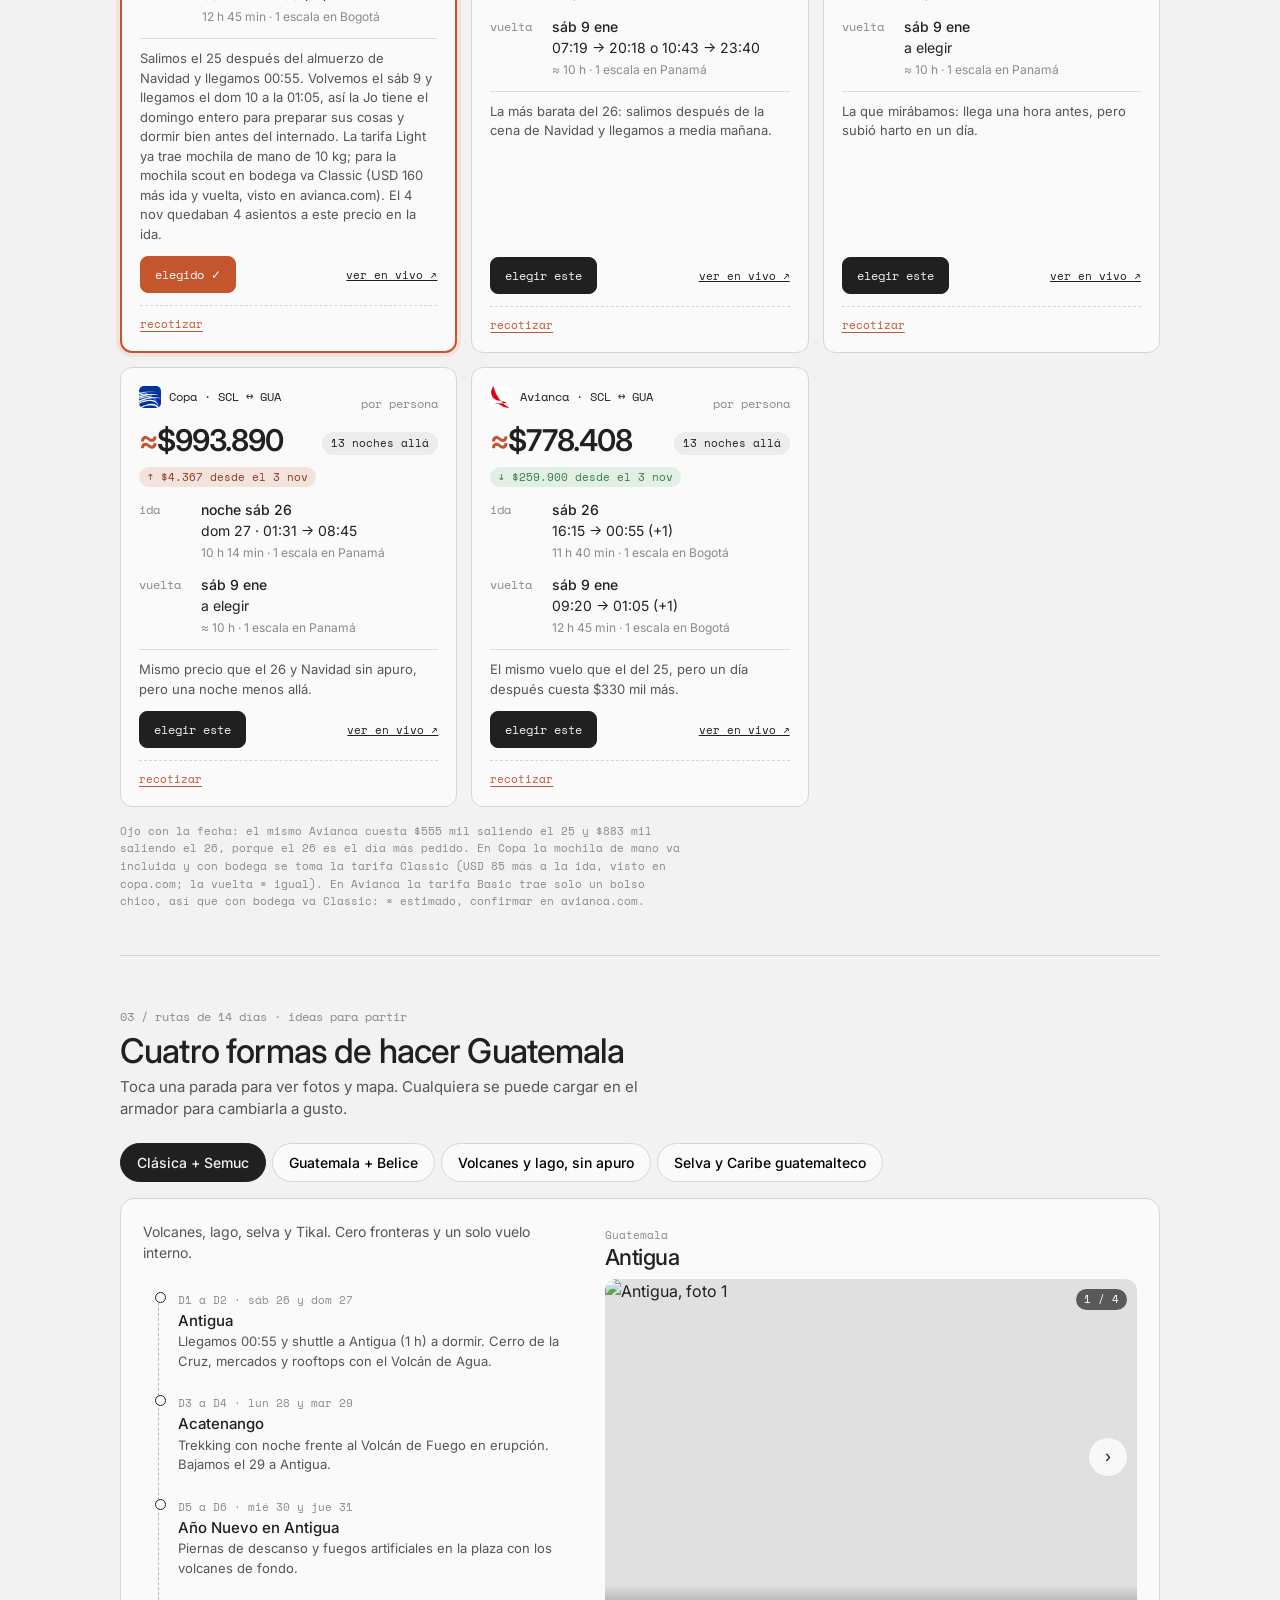
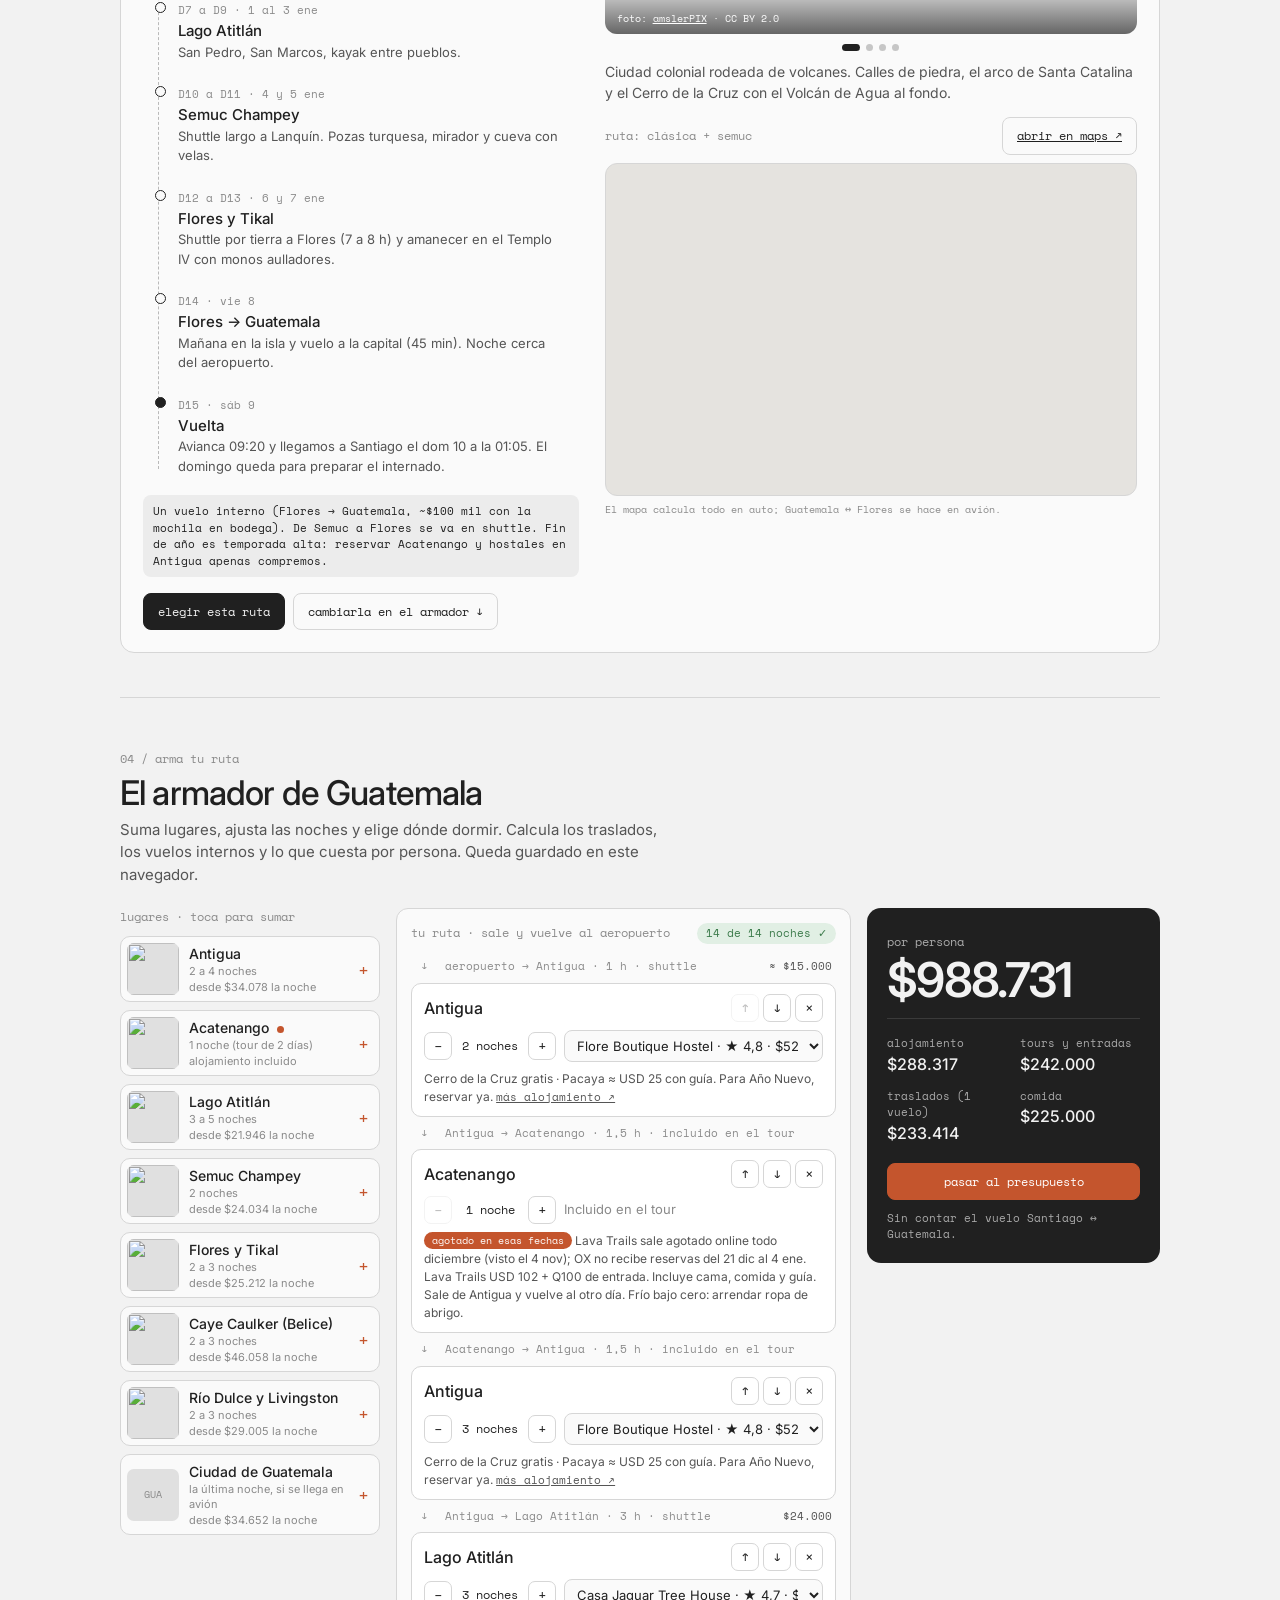
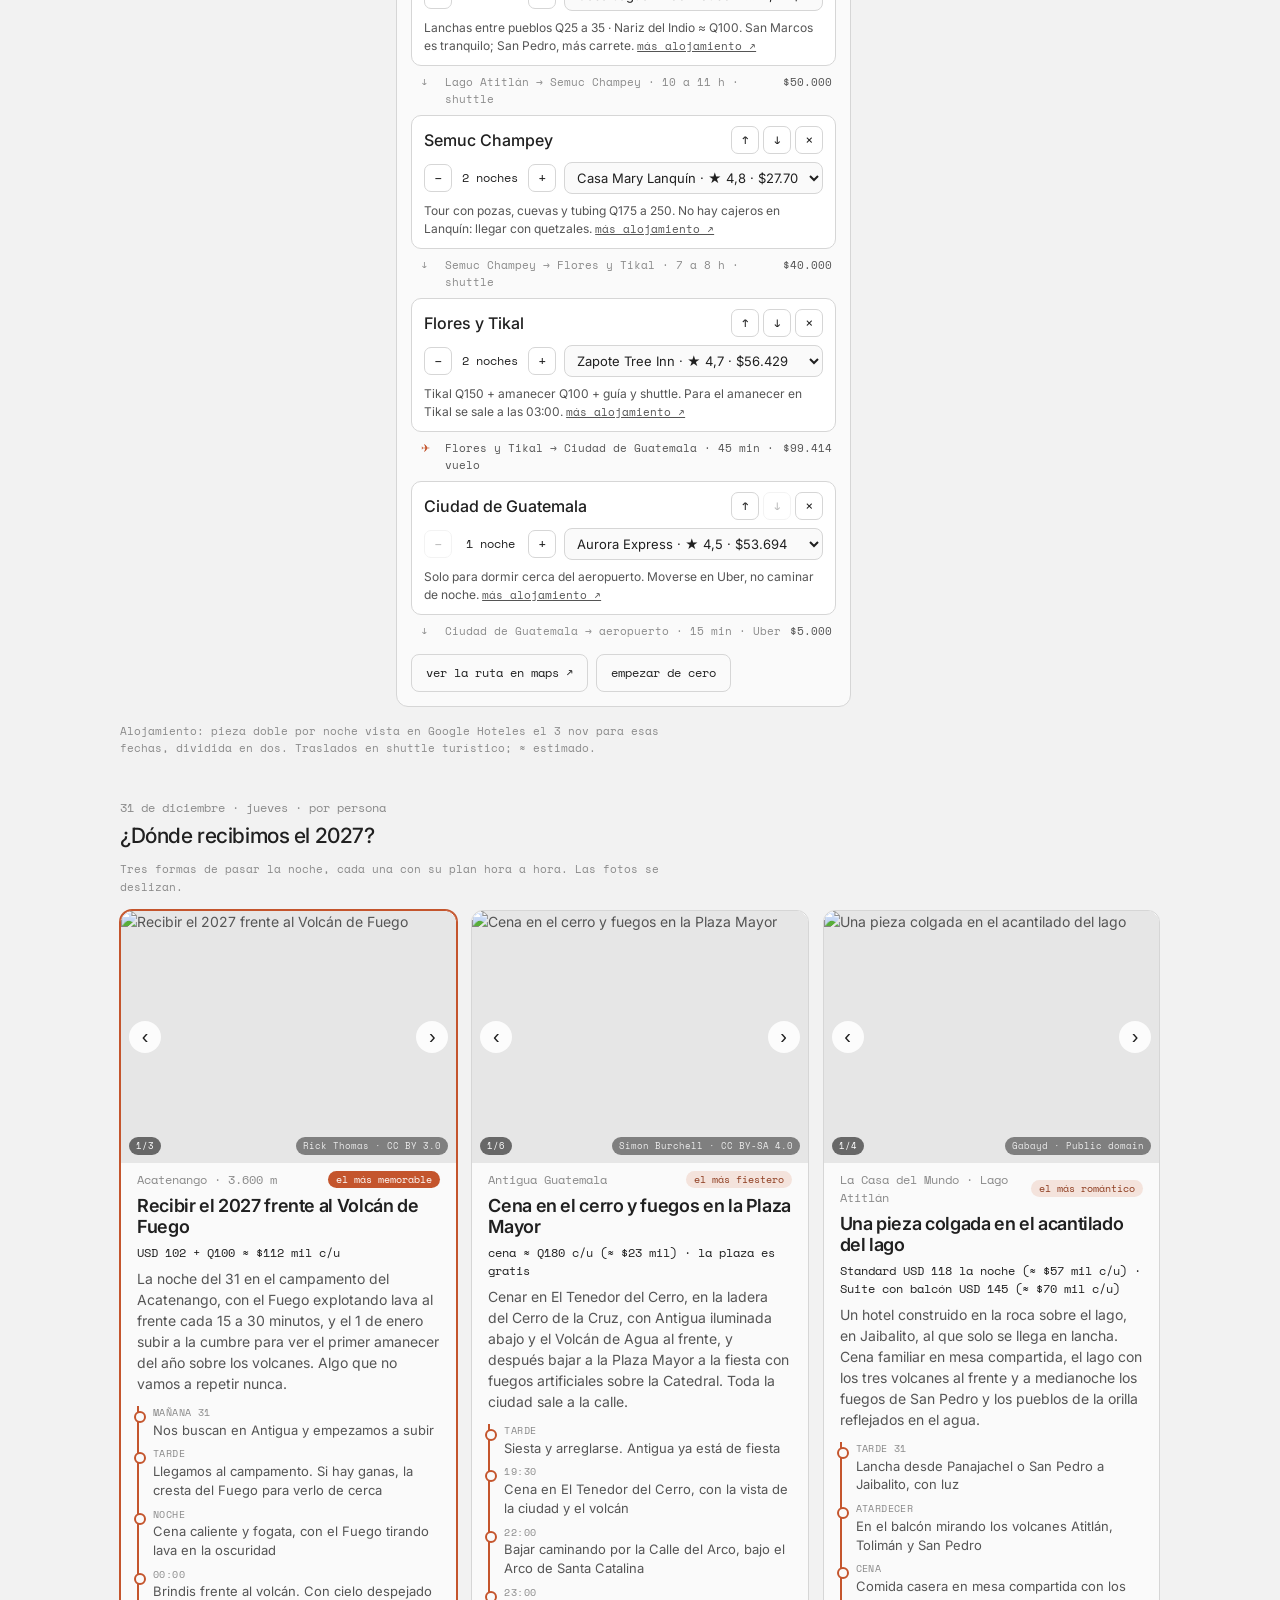
==== commit 9b9d7b35: "Plan B: playa antes de Navidad + Austral larga, con interruptor A/B en la prep y la propuesta - dato" ====
--- a/agencia/prep/index.html
+++ b/agencia/prep/index.html
@@ -10,7 +10,17 @@
   <link rel="preconnect" href="https://fonts.googleapis.com">
   <link rel="preconnect" href="https://fonts.gstatic.com" crossorigin>
   <link href="https://fonts.googleapis.com/css2?family=Inter:wght@400;500;600&family=Space+Mono:wght@400;700&display=swap" rel="stylesheet">
-  <link rel="stylesheet" href="prep.css?v=21">
+  <link rel="stylesheet" href="prep.css?v=22">
+  <!-- Plan A (Austral + Guatemala) o plan B (playa + Austral larga): se marca antes de pintar para que no parpadee -->
+  <script>
+    (function () {
+      var p = 'a';
+      try { p = JSON.parse(localStorage.getItem('prep-plan')) || 'a'; } catch (e) { /* sin guardado */ }
+      var q = new URLSearchParams(location.search).get('plan');
+      if (q === 'a' || q === 'b') p = q;
+      document.documentElement.dataset.plan = p === 'b' ? 'b' : 'a';
+    })();
+  </script>
 </head>
 <body>
 
@@ -29,10 +39,19 @@
       <div class="hero-texto">
         <p class="hero-etiqueta"><span class="punto"></span>[ agencia siemprelab ] · junta vie 6 nov</p>
         <h1>Dos viajes.<br>Un viernes para <em>cerrarlos</em>.</h1>
-        <p class="hero-bajada">La Austral la arma Agus y Guatemala la arma la Jo. El viernes 6 en la noche nos presentamos las propuestas y compramos todo.</p>
-        <div class="hero-botones">
+        <div class="selector plan-switch" role="group" aria-label="Qué plan ver">
+          <button type="button" data-plan-elegir="a" aria-pressed="true">plan A · austral + guatemala</button>
+          <button type="button" data-plan-elegir="b" aria-pressed="false">plan B · playa + austral larga</button>
+        </div>
+        <p class="hero-bajada" data-solo="a">La Austral la arma Agus y Guatemala la arma la Jo. El viernes 6 en la noche nos presentamos las propuestas y compramos todo.</p>
+        <p class="hero-bajada" data-solo="b">Primero una semana de playa barata para descansar, y después de Navidad la Austral entera, con Año Nuevo en la Patagonia. El viernes 6 lo comparamos con el plan A y compramos.</p>
+        <div class="hero-botones" data-solo="a">
           <a class="boton acento" href="#austral">ver la austral</a>
           <a class="boton vidrio" href="#armar">armar guatemala</a>
+        </div>
+        <div class="hero-botones" data-solo="b">
+          <a class="boton acento" href="#playa">ver la playa</a>
+          <a class="boton vidrio" href="#austral-larga">ver la austral larga</a>
         </div>
       </div>
 
@@ -45,19 +64,32 @@
         <div class="tablero-columnas" aria-hidden="true">
           <span>vuelo</span><span>destino</span><span>fecha</span><span>estado</span>
         </div>
-        <div class="tablero-fila">
+        <div class="tablero-fila" data-solo="a">
           <span class="t-vuelo">SL 1312</span>
           <span class="t-destino"><b>BBA</b> <span class="t-nombre">Austral 2.0</span></span>
           <span class="t-fecha">13 dic</span>
           <span class="t-estado" id="t-estado-au"></span>
         </div>
-        <div class="tablero-fila">
+        <div class="tablero-fila" data-solo="a">
           <span class="t-vuelo">SL 2612</span>
           <span class="t-destino"><b>GUA</b> <span class="t-nombre">Guatemala</span></span>
           <span class="t-fecha" id="t-fecha-ca"></span>
           <span class="t-estado" id="t-estado-ca"></span>
         </div>
-        <div class="tablero-pie" id="tablero-pie"></div>
+        <div class="tablero-fila" data-solo="b">
+          <span class="t-vuelo">SL 1412</span>
+          <span class="t-destino"><b id="t-b-codigo">FLN</b> <span class="t-nombre" id="t-b-playa">Playa</span></span>
+          <span class="t-fecha">14 dic</span>
+          <span class="t-estado" id="t-b-estado-playa"></span>
+        </div>
+        <div class="tablero-fila" data-solo="b">
+          <span class="t-vuelo">SL 2612</span>
+          <span class="t-destino"><b>BBA</b> <span class="t-nombre">Austral larga</span></span>
+          <span class="t-fecha">26 dic</span>
+          <span class="t-estado" id="t-b-estado-au"></span>
+        </div>
+        <div class="tablero-pie" id="tablero-pie" data-solo="a"></div>
+        <div class="tablero-pie" id="tablero-pie-b" data-solo="b"></div>
       </div>
     </div>
 
@@ -69,27 +101,49 @@
 
   <!-- Navegación entre secciones -->
   <nav class="nav" aria-label="Secciones">
-    <a href="#austral">austral</a>
-    <a href="#vuelos">guatemala</a>
-    <a href="#rutas">rutas</a>
-    <a href="#armar">armar</a>
-    <a href="#presupuesto">presupuesto</a>
-    <a href="#datos">datos</a>
-    <a href="#compra">junta</a>
+    <a href="#comparar">a o b</a>
+    <a href="#austral" data-solo="a">austral</a>
+    <a href="#vuelos" data-solo="a">guatemala</a>
+    <a href="#rutas" data-solo="a">rutas</a>
+    <a href="#armar" data-solo="a">armar</a>
+    <a href="#presupuesto" data-solo="a">presupuesto</a>
+    <a href="#datos" data-solo="a">datos</a>
+    <a href="#compra" data-solo="a">junta</a>
+    <a href="#playa" data-solo="b">playa</a>
+    <a href="#austral-larga" data-solo="b">austral larga</a>
+    <a href="#presupuesto-b" data-solo="b">presupuesto</a>
+    <a href="#datos-b" data-solo="b">datos</a>
+    <a href="#compra-b" data-solo="b">junta</a>
   </nav>
 
   <main>
 
     <!-- ---------- Resumen rápido ---------- -->
-    <dl class="resumen">
+    <dl class="resumen" data-solo="a">
       <div><dt>austral 2.0 · arma agus</dt><dd id="resumen-au">dom 13 → jue 24 dic</dd></div>
       <div><dt>guatemala · arma la jo</dt><dd>vie 25 dic → 9 ene</dd></div>
       <div><dt>junta y compra</dt><dd>viernes 6 de noviembre, en la noche</dd></div>
       <div><dt>regla</dt><dd>cada uno su pasaje, el resto a la mitad</dd></div>
     </dl>
+    <dl class="resumen" data-solo="b">
+      <div><dt>playa · antes de navidad</dt><dd id="b-resumen-playa">lun 14 → lun 21 dic</dd></div>
+      <div><dt>austral larga · después</dt><dd>sáb 26 dic → sáb 9 ene</dd></div>
+      <div><dt>junta y compra</dt><dd>viernes 6 de noviembre, en la noche</dd></div>
+      <div><dt>regla</dt><dd>cada uno su pasaje, el resto a la mitad</dd></div>
+    </dl>
+
+    <!-- ---------- A o B: los dos planes lado a lado ---------- -->
+    <section id="comparar" class="seccion">
+      <div class="seccion-cabeza">
+        <p class="etiqueta">00 / a o b · conversado el 4 nov</p>
+        <h2>Dos formas de armar el verano</h2>
+        <p class="bajada">El plan A es el de siempre: la Austral antes de Navidad y Guatemala después. El plan B nació de una llamada: la Austral merece más días y Guatemala se estaba poniendo caro y enredado. Toca un plan para verlo entero.</p>
+      </div>
+      <div class="planes" id="planes"></div>
+    </section>
 
     <!-- ---------- 1. Austral 2.0 (primer viaje) ---------- -->
-    <section id="austral" class="seccion">
+    <section id="austral" class="seccion" data-solo="a">
       <div class="seccion-cabeza">
         <p class="etiqueta">01 / austral 2.0 · propuesta de agus</p>
         <h2>Santiago ↔ Balmaceda + auto</h2>
@@ -188,7 +242,7 @@
     </section>
 
     <!-- ---------- 2. Vuelos Centroamérica (segundo viaje) ---------- -->
-    <section id="vuelos" class="seccion">
+    <section id="vuelos" class="seccion" data-solo="a">
       <div class="seccion-cabeza">
         <p class="etiqueta">02 / guatemala · propuesta de la jo</p>
         <h2>Santiago ↔ Guatemala</h2>
@@ -209,7 +263,7 @@
     </section>
 
     <!-- ---------- 3. Rutas 14 días ---------- -->
-    <section id="rutas" class="seccion">
+    <section id="rutas" class="seccion" data-solo="a">
       <div class="seccion-cabeza">
         <p class="etiqueta">03 / rutas de 14 días · ideas para partir</p>
         <h2>Cuatro formas de hacer Guatemala</h2>
@@ -233,7 +287,7 @@
     </section>
 
     <!-- ---------- 4. Armador de ruta ---------- -->
-    <section id="armar" class="seccion">
+    <section id="armar" class="seccion" data-solo="a">
       <div class="seccion-cabeza">
         <p class="etiqueta">04 / arma tu ruta</p>
         <h2>El armador de Guatemala</h2>
@@ -284,7 +338,7 @@
     </section>
 
     <!-- ---------- 5. Presupuesto ---------- -->
-    <section id="presupuesto" class="seccion">
+    <section id="presupuesto" class="seccion" data-solo="a">
       <div class="seccion-cabeza">
         <p class="etiqueta">05 / presupuesto</p>
         <h2>¿Nos alcanza?</h2>
@@ -377,7 +431,7 @@
     </section>
 
     <!-- ---------- 6. Papeles y datos útiles ---------- -->
-    <section id="datos" class="seccion">
+    <section id="datos" class="seccion" data-solo="a">
       <div class="seccion-cabeza">
         <p class="etiqueta">06 / papeles y datos útiles</p>
         <h2>Antes de pagar, y antes de salir</h2>
@@ -397,7 +451,7 @@
     </section>
 
     <!-- ---------- 7. Junta y compra ---------- -->
-    <section id="compra" class="seccion">
+    <section id="compra" class="seccion" data-solo="a">
       <div class="seccion-cabeza">
         <p class="etiqueta">07 / la junta del viernes 6</p>
         <h2>Presentar, decidir y pagar</h2>
@@ -422,11 +476,218 @@
       <ul class="reservas" id="reservas"></ul>
     </section>
 
+    <!-- =================== Plan B: playa antes de Navidad + Austral larga =================== -->
+
+    <!-- ---------- B1. La playa ---------- -->
+    <section id="playa" class="seccion" data-solo="b">
+      <div class="seccion-cabeza">
+        <p class="etiqueta">01 / la playa · antes de navidad</p>
+        <h2>Una semana de playa, barata</h2>
+        <p class="bajada">Salimos el lunes 14, con el matrimonio ya pasado, y volvemos con días de colchón antes de Navidad. La idea: que vuelo, hotel y traslados no pasen de $800 mil cada uno. Toca otro hotel para cambiarlo y mueve las noches.</p>
+      </div>
+
+      <p class="precios-vivos" data-precios-vivos></p>
+
+      <div class="selector" role="group" aria-label="Noches de playa" id="noches-playa">
+        <button type="button" data-noches-playa="5" aria-pressed="false">5 noches</button>
+        <button type="button" data-noches-playa="6" aria-pressed="false">6 noches</button>
+        <button type="button" data-noches-playa="7" aria-pressed="true">7 noches</button>
+        <button type="button" data-noches-playa="8" aria-pressed="false">8 noches</button>
+      </div>
+
+      <div class="playas" id="lista-playas"></div>
+      <p class="nota" data-playa-descartados></p>
+      <p class="nota">Vuelos ida y vuelta por persona del lun 14 al lun 21 en Google Vuelos; con otras noches cambia el día de vuelta y el precio se puede mover. Hoteles: pieza doble por noche en Google Hoteles para esas fechas. Traslados ≈ estimados.</p>
+
+      <div class="sub-cabeza">
+        <span class="etiqueta">¿ahora o en el black friday? · vie 27 al lun 30 nov</span>
+        <h3>Cuándo comprar cada cosa</h3>
+      </div>
+      <div class="cuando-comprar" id="cuando-comprar"></div>
+    </section>
+
+    <!-- ---------- B2. La Austral larga ---------- -->
+    <section id="austral-larga" class="seccion" data-solo="b">
+      <div class="seccion-cabeza">
+        <p class="etiqueta">02 / austral larga · después de navidad</p>
+        <h2>Santiago ↔ Balmaceda, 14 noches</h2>
+        <p class="bajada">Salimos el sábado 26, con la Navidad recién pasada, y volvemos el sábado 9 de enero a mediodía, a tiempo para el internado. Catorce noches alcanzan para todo lo que en diez quedaba apretado: hasta Villa O'Higgins sin días eternos y la vuelta por Chile Chico.</p>
+      </div>
+
+      <p class="precios-vivos" data-precios-vivos></p>
+
+      <div class="tramos-lista">
+        <div>
+          <span class="etiqueta">ida · sáb 26 dic · Santiago → Balmaceda</span>
+          <div class="tarjetas tramos" id="b-lista-idas"></div>
+        </div>
+        <div>
+          <span class="etiqueta">vuelta · sáb 9 ene · Balmaceda → Santiago</span>
+          <div class="tarjetas tramos" id="b-lista-vueltas"></div>
+        </div>
+      </div>
+      <p class="links-cotizar"><a data-b-link-austral target="_blank" rel="noopener">ver Balmaceda en vivo ↗</a> · <a data-b-link-sky target="_blank" rel="noopener">ver en SKY ↗</a> · <span data-b-nota-vuelos></span></p>
+
+      <div class="sub-cabeza">
+        <span class="etiqueta">el auto · 14 días, retiro y devolución en el aeropuerto</span>
+        <h3>Arriendo en Balmaceda, en temporada alta</h3>
+        <p class="bajada">Precio total por los 14 días, con cancelación gratis. Se divide a la mitad. El que se elige pasa al presupuesto con su bencina (~2.100 km).</p>
+      </div>
+      <div class="tarjetas" id="b-lista-autos"></div>
+      <p class="nota" data-b-ojo-autos></p>
+
+      <div class="sub-cabeza">
+        <span class="etiqueta">la ruta · 15 días, 14 noches</span>
+        <h3>Hasta el fin del camino y la vuelta al lago</h3>
+      </div>
+      <div class="tramos-austral" aria-label="Tramos de la Carretera Austral">
+        <div class="tramo-a hecho"><span class="etiqueta">2025 ✓</span><strong>Puerto Montt → Cerro Castillo</strong></div>
+        <div class="tramo-a nuevo"><span class="etiqueta">2026 · lo nuevo</span><strong>Cerro Castillo → Villa O'Higgins → Chile Chico</strong></div>
+      </div>
+      <div class="explorador" id="b-explorador-austral">
+        <div class="explorador-lista">
+          <p class="resumen-ruta" data-ruta-resumen></p>
+          <ol class="paradas" data-paradas></ol>
+          <p class="extra" data-ruta-extra></p>
+        </div>
+        <div class="explorador-media" data-media></div>
+      </div>
+
+      <div class="sub-cabeza">
+        <span class="etiqueta">dónde dormir · casi todo carpa</span>
+        <h3>Noche por noche</h3>
+        <p class="bajada">Pieza doble por noche para los dos, vista para esas fechas cuando se pudo. Camping por persona, se paga en el lugar.</p>
+      </div>
+      <div class="tabla-marco">
+        <table class="tabla" id="b-tabla-dormir">
+          <thead><tr><th>noche</th><th>dónde</th><th>camping</th><th>con techo</th><th></th></tr></thead>
+          <tbody></tbody>
+        </table>
+      </div>
+
+      <div class="sub-cabeza">
+        <span class="etiqueta">31 de diciembre · jueves · en la patagonia</span>
+        <h3>¿Dónde recibimos el 2027?</h3>
+      </div>
+      <p class="nota nota-arriba">Tres formas de pasar la noche, cada una con su plan hora a hora. Toca "elegir" en la que más te guste.</p>
+      <div class="anio-nuevo" id="b-anio-nuevo"></div>
+
+      <div class="sub-cabeza">
+        <span class="etiqueta">qué hacer · por persona</span>
+        <h3>Tours, entradas y lo nuevo de esta ruta</h3>
+      </div>
+      <div class="actividades" id="b-lista-actividades"></div>
+
+      <div class="avisos">
+        <div class="aviso">
+          <span class="etiqueta">barcaza yungay ↔ río bravo</span>
+          <p data-b-barcaza></p>
+        </div>
+        <div class="aviso">
+          <span class="etiqueta">bencina</span>
+          <p>Hay en Río Tranquilo, Cochrane, Villa O'Higgins y Chile Chico. <strong>En Tortel no hay.</strong> Llenar siempre y llevar un bidón de 20 litros.</p>
+        </div>
+        <div class="aviso">
+          <span class="etiqueta">temporada alta</span>
+          <p>Enero es cuando más gente va. <strong>Alojamiento, Exploradores y el auto se reservan el mismo viernes.</strong> El equipo de camping es el mismo del plan A.</p>
+        </div>
+      </div>
+    </section>
+
+    <!-- ---------- B3. Presupuesto del plan B ---------- -->
+    <section id="presupuesto-b" class="seccion" data-solo="b">
+      <div class="seccion-cabeza">
+        <p class="etiqueta">03 / presupuesto · plan b</p>
+        <h2>¿Nos alcanza?</h2>
+        <p class="bajada">Lo mismo que en el plan A: cada uno paga su pasaje y todo lo demás va a la mitad. La raya gris del medidor es el plan A, para comparar.</p>
+      </div>
+
+      <div class="calc-layout">
+        <div class="calc calc-b">
+          <div class="calc-bloque">
+            <h3>Lo elegido <span class="etiqueta">pasajes, hotel y auto</span></h3>
+            <label class="campo"><span>Playa</span><select id="b-calc-playa"></select></label>
+            <label class="campo"><span>Hotel</span><select id="b-calc-hotel"></select></label>
+            <label class="campo"><span>Noches de playa</span><select id="b-calc-noches">
+              <option value="5">5 noches</option><option value="6">6 noches</option><option value="7">7 noches</option><option value="8">8 noches</option>
+            </select></label>
+            <label class="campo"><span>Austral: ida</span><select id="b-calc-ida"></select></label>
+            <label class="campo"><span>Austral: vuelta</span><select id="b-calc-vuelta"></select></label>
+            <label class="campo"><span>Auto (14 días)</span><select id="b-calc-auto"></select></label>
+          </div>
+          <div class="calc-bloque">
+            <h3>En la playa</h3>
+            <dl class="fijos" id="b-fijos-playa"></dl>
+            <div id="b-calc-playa-lineas"></div>
+          </div>
+          <div class="calc-bloque">
+            <h3>En la Austral</h3>
+            <dl class="fijos" id="b-fijos-au"></dl>
+            <div id="b-calc-au"></div>
+          </div>
+        </div>
+
+        <div class="resultado" id="b-resultado" aria-live="polite">
+          <div class="resultado-fila">
+            <div>
+              <span class="etiqueta">por persona</span>
+              <p class="monto" id="b-res-persona">$0</p>
+            </div>
+            <div>
+              <span class="etiqueta">total de los dos</span>
+              <p class="monto chico" id="b-res-total">$0</p>
+            </div>
+          </div>
+          <div class="medidor" aria-hidden="true">
+            <div class="medidor-rango"></div>
+            <div class="medidor-marca otra" id="b-res-marca-a" title="plan A"></div>
+            <div class="medidor-marca" id="b-res-marca"></div>
+          </div>
+          <div class="medidor-leyenda"><span>$0</span><span>$2,6 M</span><span>$3,1 M</span></div>
+          <p class="veredicto" id="b-res-veredicto"></p>
+          <dl class="desglose" id="b-res-desglose"></dl>
+          <button type="button" class="boton-secundario" id="b-calc-reset">volver a los valores iniciales</button>
+        </div>
+      </div>
+    </section>
+
+    <!-- ---------- B4. Papeles y datos ---------- -->
+    <section id="datos-b" class="seccion" data-solo="b">
+      <div class="seccion-cabeza">
+        <p class="etiqueta">04 / papeles y datos útiles</p>
+        <h2>Antes de pagar, y antes de salir</h2>
+      </div>
+      <div class="papeles" id="b-papeles"></div>
+    </section>
+
+    <!-- ---------- B5. Junta y compra ---------- -->
+    <section id="compra-b" class="seccion" data-solo="b">
+      <div class="seccion-cabeza">
+        <p class="etiqueta">05 / la junta del viernes 6</p>
+        <h2>Elegir el plan y pagar</h2>
+        <p class="bajada">Si gana el plan B, este es el checklist. Se marca acá mismo y queda guardado en este computador.</p>
+      </div>
+      <div class="progreso" aria-hidden="true"><div class="progreso-barra" id="b-progreso-compra"></div></div>
+      <ul class="lista-check marcable" id="b-lista-compra">
+        <li><label><input type="checkbox" data-check-b="plan"> Mirar los dos planes lado a lado y elegir: A o B</label></li>
+        <li><label><input type="checkbox" data-check-b="datos"> Datos de los dos: nombre exacto, carnet o pasaporte, vencimiento y fecha de nacimiento</label></li>
+        <li><label><input type="checkbox" data-check-b="latam"> Comprar Balmaceda en latam.com, ida y vuelta por separado, con el número LATAM Pass de cada uno</label></li>
+        <li><label><input type="checkbox" data-check-b="auto"> Reservar el auto en Balmaceda para el 26 dic (escribir a Sixt y Salfa; si no, Rentcars)</label></li>
+        <li><label><input type="checkbox" data-check-b="reservas"> Reservar lo que se llena en enero: Exploradores, Río Tranquilo, Año Nuevo y O'Higgins</label></li>
+        <li><label><input type="checkbox" data-check-b="playa"> La playa: comprarla ahora o dejar el precio objetivo para el Black Friday</label></li>
+        <li><label><input type="checkbox" data-check-b="foto"> Foto con la pantalla de confirmación</label></li>
+        <li><label><input type="checkbox" data-check-b="transfer"> Transferencia de los pasajes de la Jo: <strong id="b-monto-transfer"></strong></label></li>
+      </ul>
+      <h3 class="reservas-titulo">Todo lo que se reserva, con precio y link</h3>
+      <p class="nota">Los pasajes, el hotel y el auto salen de lo elegido arriba. Con "recotizar" se anota el precio que sale al momento de comprar: ese pasa a mandar en la página y en el presupuesto.</p>
+      <ul class="reservas" id="b-reservas"></ul>
+    </section>
+
   </main>
 
   <footer class="pie">
-    <p>atte. tus agentes: agus (sur) y jo (guatemala)</p>
-    <p class="creditos">Fotos: Wikimedia Commons, licencias CC (crédito en cada foto). Mapas: Google Maps. Precios: Google Vuelos (se actualizan solos), SKY, Copa, Google Hoteles y Kayak. Logos: de cada empresa.</p>
+    <p>atte. tus agentes: agus (sur) y jo (guatemala) · plan B: los dos</p>
+    <p class="creditos">Fotos: Wikimedia Commons, licencias CC (crédito en cada foto). Mapas: Google Maps. Precios: Google Vuelos (se actualizan solos), SKY, Copa, Google Hoteles y Kayak. Fechas del Black Friday: Cámara de Comercio de Santiago. Logos: de cada empresa.</p>
     <p class="microtexto" aria-hidden="true">siemprelab · sl1312 · sl2612 · prep · siemprelab · sl1312 · sl2612 · prep · siemprelab · sl1312 · sl2612 · prep</p>
   </footer>
 
@@ -437,9 +698,11 @@
     <span class="tv-total"><span class="tv-punto" id="tv-punto"></span><span id="tv-total"></span><span class="tv-pp">c/u</span></span>
   </a>
 
-  <script src="datos.js?v=21"></script>
-  <script src="lugares.js?v=21"></script>
-  <script src="fotos-panoramas.js?v=21"></script>
-  <script src="prep.js?v=21"></script>
+  <script src="datos.js?v=22"></script>
+  <script src="datos-b.js?v=22"></script>
+  <script src="lugares.js?v=22"></script>
+  <script src="fotos-panoramas.js?v=22"></script>
+  <script src="prep.js?v=22"></script>
+  <script src="plan-b.js?v=22"></script>
 </body>
 </html>
--- a/agencia/prep/prep.css
+++ b/agencia/prep/prep.css
@@ -1055,3 +1055,89 @@
 .noche-horas li::before { content: ''; position: absolute; left: -5px; top: 5px; width: 8px; height: 8px; border-radius: 50%; background: var(--blanco); border: 2px solid var(--acento); }
 .noche-horas li span { display: block; font-family: 'Space Mono', monospace; font-size: 10px; color: var(--suave); text-transform: uppercase; letter-spacing: 0.04em; }
 .noche-links { display: flex; flex-wrap: wrap; gap: 4px 14px; }
+
+/* ---------- Plan A / Plan B (4 nov) ---------- */
+/* Cada bloque dice a qué plan pertenece; lo demás es de los dos */
+html:not([data-plan="b"]) [data-solo="b"],
+html[data-plan="b"] [data-solo="a"] { display: none !important; }
+
+/* Interruptor en el hero (fondo oscuro) */
+.plan-switch { background: rgba(255,255,255,0.14); backdrop-filter: blur(6px); -webkit-backdrop-filter: blur(6px); margin: 16px 0 0; flex-wrap: wrap; }
+.plan-switch button { color: #fff; }
+.plan-switch button[aria-pressed="true"] { background: #fff; color: var(--negro); }
+@media (max-width: 480px) { .plan-switch button { font-size: 11px; padding: 7px 9px; white-space: normal; text-align: left; } }
+
+/* A o B: los dos planes lado a lado */
+.planes { display: grid; grid-template-columns: repeat(auto-fit, minmax(min(100%, 340px), 1fr)); gap: 14px; }
+.plan {
+  background: var(--blanco);
+  border: 1px solid var(--borde);
+  border-radius: 14px;
+  padding: 20px;
+  display: flex;
+  flex-direction: column;
+  gap: 14px;
+}
+.plan.activo { border: 2px solid var(--acento); box-shadow: 0 0 0 4px var(--acento-suave); }
+.plan-cabeza { display: flex; gap: 12px; align-items: center; }
+.plan-cabeza strong { display: block; font-size: 18px; font-weight: 500; letter-spacing: -0.01em; }
+.plan-cabeza small { display: block; font-size: 13px; color: var(--suave); }
+.plan-letra {
+  flex: none;
+  width: 40px; height: 40px;
+  display: grid; place-items: center;
+  border-radius: 10px;
+  background: var(--negro); color: #fff;
+  font-family: 'Space Mono', monospace; font-size: 18px;
+}
+.plan.activo .plan-letra { background: var(--acento); }
+.plan-cal { position: relative; height: 30px; border-radius: 8px; background: #ececec; overflow: hidden; }
+.plan-cal i { position: absolute; top: 0; bottom: 0; display: flex; align-items: center; padding: 0 8px; font-style: normal; overflow: hidden; }
+.plan-cal i span { font-family: 'Space Mono', monospace; font-size: 10px; white-space: nowrap; }
+.plan-cal i.sur { background: var(--negro); color: #fff; }
+.plan-cal i.otro { background: var(--acento); color: #fff; }
+.plan-cal .navidad { position: absolute; top: 0; bottom: 0; width: 2px; background: #fff; transform: translateX(-50%); }
+.plan-cal-fechas { position: relative; height: 14px; margin-top: -8px; font-family: 'Space Mono', monospace; font-size: 10px; color: var(--suave); }
+.plan-cal-fechas span { position: absolute; top: 0; }
+.plan-cal-fechas span:first-child { left: 0; }
+.plan-cal-fechas span:nth-child(2) { transform: translateX(-50%); }
+.plan-cal-fechas span:last-child { right: 0; }
+.plan-total { font-size: 32px; font-weight: 600; letter-spacing: -0.035em; line-height: 1; }
+.plan-total small { font-size: 13px; font-weight: 400; color: var(--suave); letter-spacing: 0; }
+.plan-por { list-style: none; display: flex; flex-direction: column; gap: 6px; font-size: 14px; color: var(--texto-2); flex: 1; }
+.plan-por li { padding-left: 16px; position: relative; }
+.plan-por li::before { content: '·'; position: absolute; left: 4px; color: var(--acento); font-weight: 700; }
+.plan .boton { align-self: flex-start; }
+.planes-dif { grid-column: 1 / -1; font-size: 15px; color: var(--texto-2); }
+.planes-dif strong { color: var(--negro); font-weight: 500; }
+
+/* B1. Las playas */
+.playas { display: grid; grid-template-columns: repeat(auto-fill, minmax(min(100%, 330px), 1fr)); gap: 18px 14px; margin-top: 8px; }
+.playa .galeria-caja { margin: -18px -18px 0; border-radius: 11px 11px 0 0; overflow: hidden; }
+.playa .sellos { z-index: 2; }
+.playa.fuera { opacity: 0.86; }
+.playa.fuera .playa-barra i { background: var(--justo); }
+.playa-nombre { font-size: 20px; font-weight: 500; letter-spacing: -0.015em; }
+.playa-resumen { font-size: 14px; color: var(--texto-2); }
+.playa-clima { font-family: 'Space Mono', monospace; font-size: 11px; color: var(--suave); }
+.chips.hoteles { flex-direction: column; flex-wrap: nowrap; gap: 5px; margin-bottom: 6px; }
+.chips.hoteles button { font-size: 12px; padding: 6px 11px; border-radius: 8px; text-align: left; display: flex; gap: 8px; align-items: baseline; width: 100%; }
+.chips.hoteles button .mono { font-size: 10px; opacity: 0.7; white-space: nowrap; margin-left: auto; }
+.chips.hoteles button b { font-weight: 500; font-family: 'Space Mono', monospace; font-size: 11px; white-space: nowrap; }
+.playa-cuenta { border-top: 1px solid var(--gris); padding-top: 12px; display: flex; flex-direction: column; gap: 6px; }
+.playa-cuenta small { font-size: 12px; color: var(--texto-2); }
+.playa-barra { position: relative; height: 6px; border-radius: 99px; background: #e6e6e6; }
+.playa-barra i { position: absolute; left: 0; top: 0; bottom: 0; border-radius: 99px; background: var(--ok); transition: width 0.35s ease; }
+.playa-barra b { position: absolute; top: -4px; width: 2px; height: 14px; background: var(--negro); transform: translateX(-50%); }
+.playa .acciones { display: flex; justify-content: space-between; align-items: center; gap: 10px; flex-wrap: wrap; margin-top: auto; }
+.playa-links { display: flex; gap: 12px; }
+.cuando-comprar { display: grid; grid-template-columns: repeat(auto-fit, minmax(min(100%, 280px), 1fr)); gap: 14px; }
+.cuando-comprar .aviso.fuerte { margin: 0; }
+
+/* B3. Presupuesto: lo que sale de lo elegido */
+.fijos { display: flex; flex-direction: column; gap: 8px; }
+.fijos > div { display: flex; justify-content: space-between; gap: 10px; font-size: 13px; padding-bottom: 8px; border-bottom: 1px solid var(--gris); }
+.fijos dt { color: var(--negro); }
+.fijos dd { font-family: 'Space Mono', monospace; font-size: 12px; text-align: right; white-space: nowrap; }
+.fijos dd small { display: block; font-size: 10px; color: var(--suave); }
+.medidor-marca.otra { background: #9a9a9a; width: 3px; }
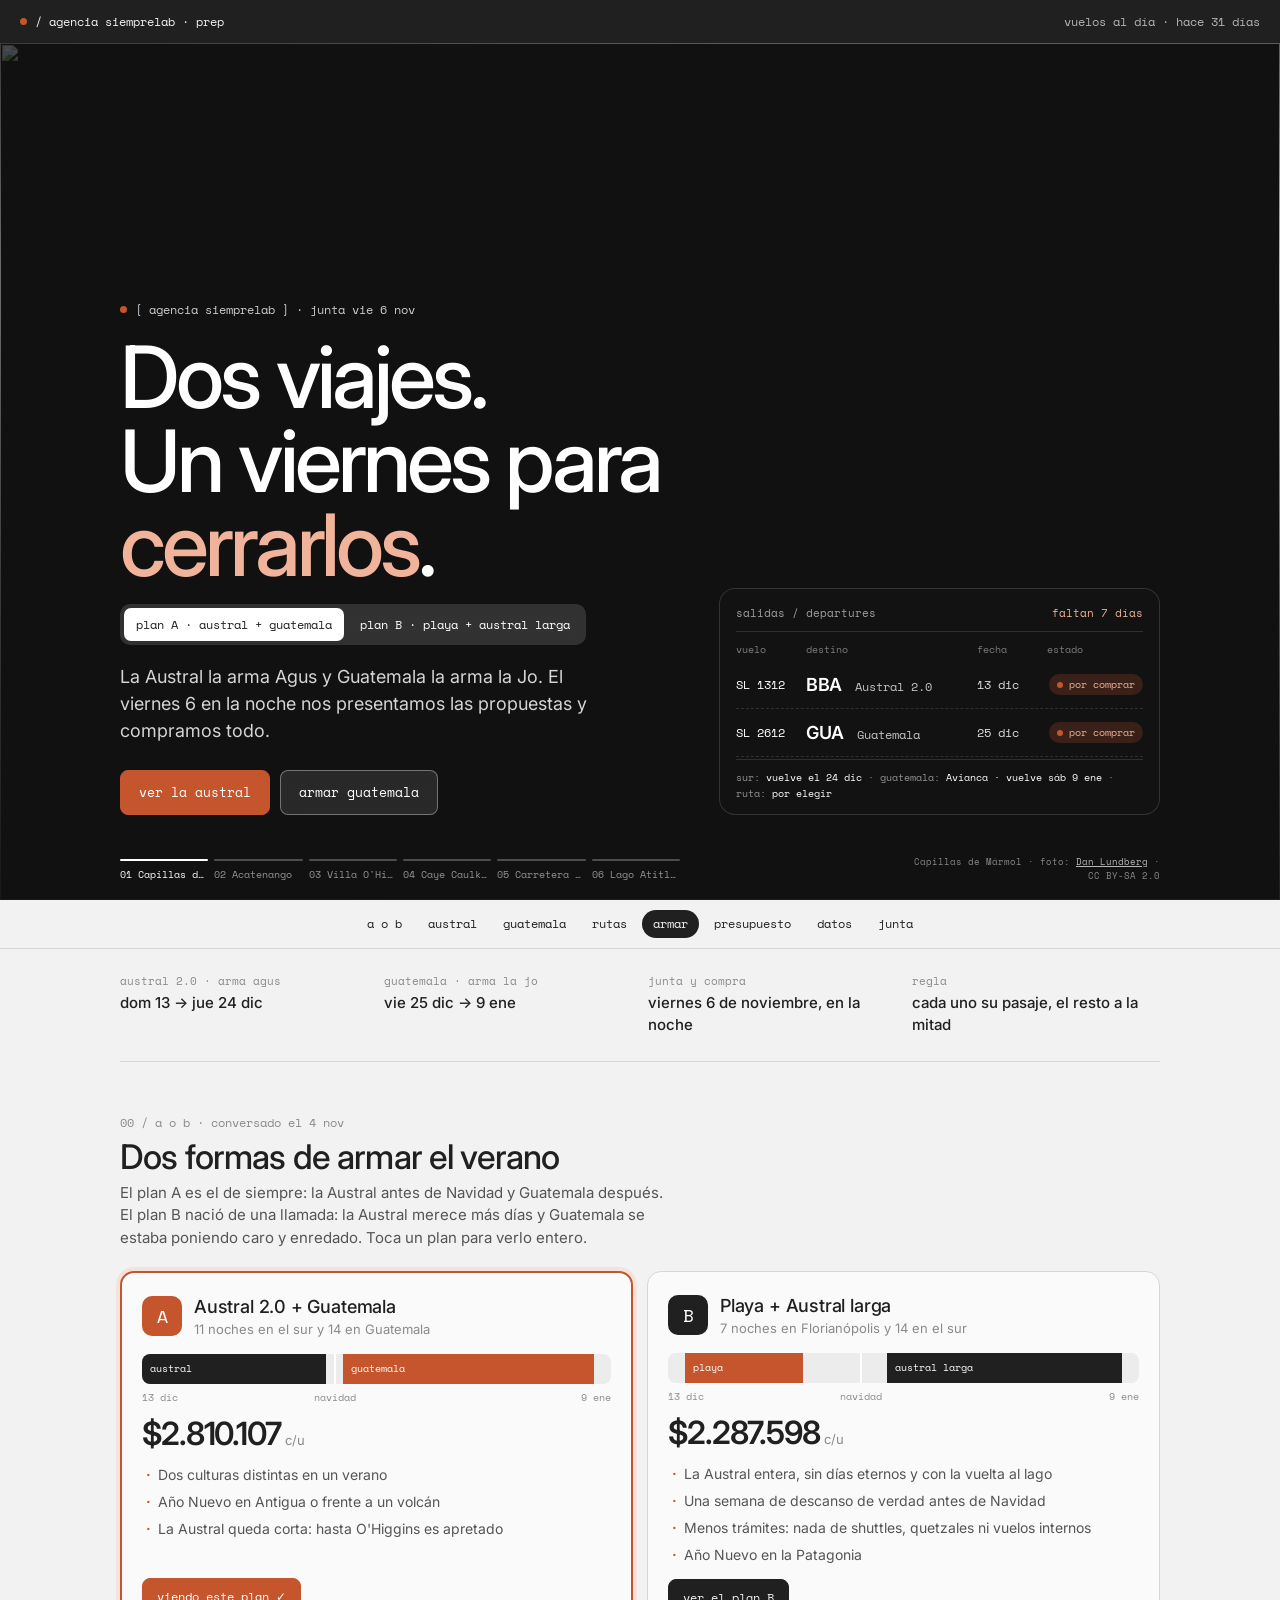
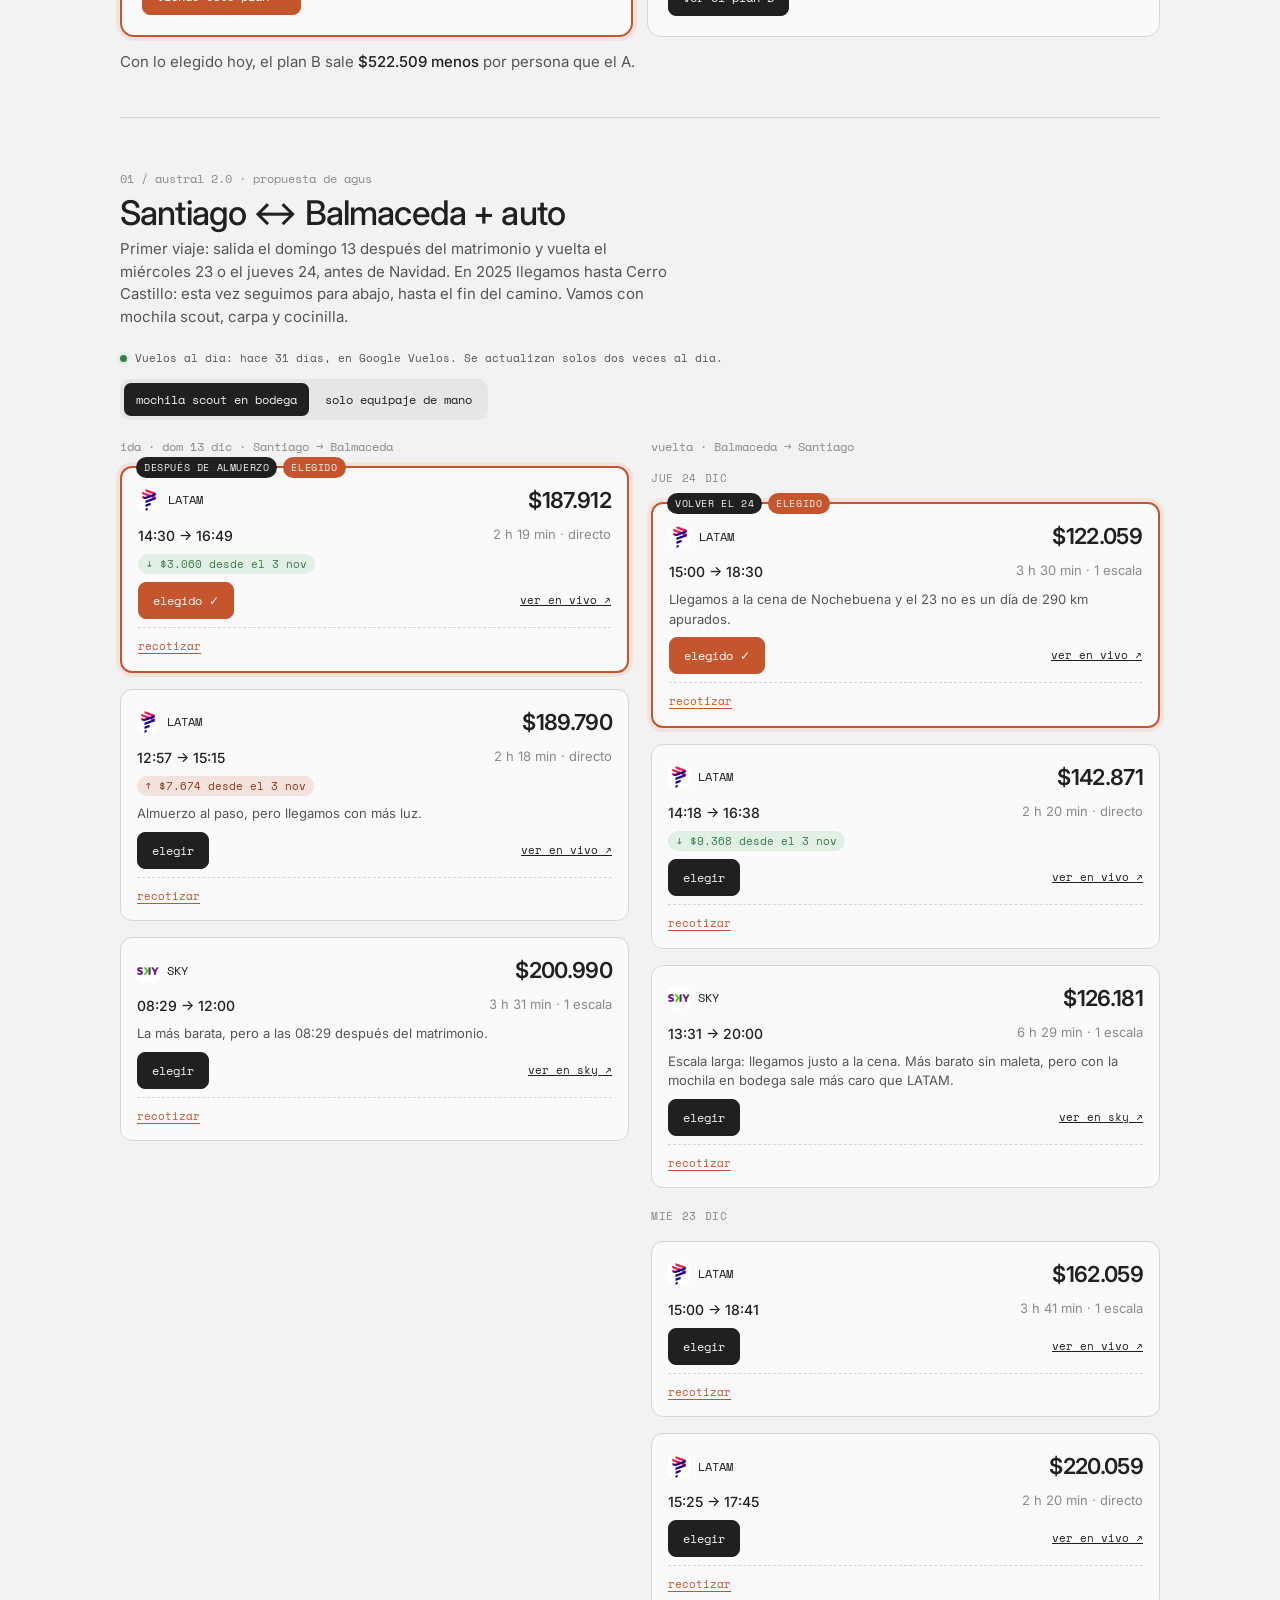
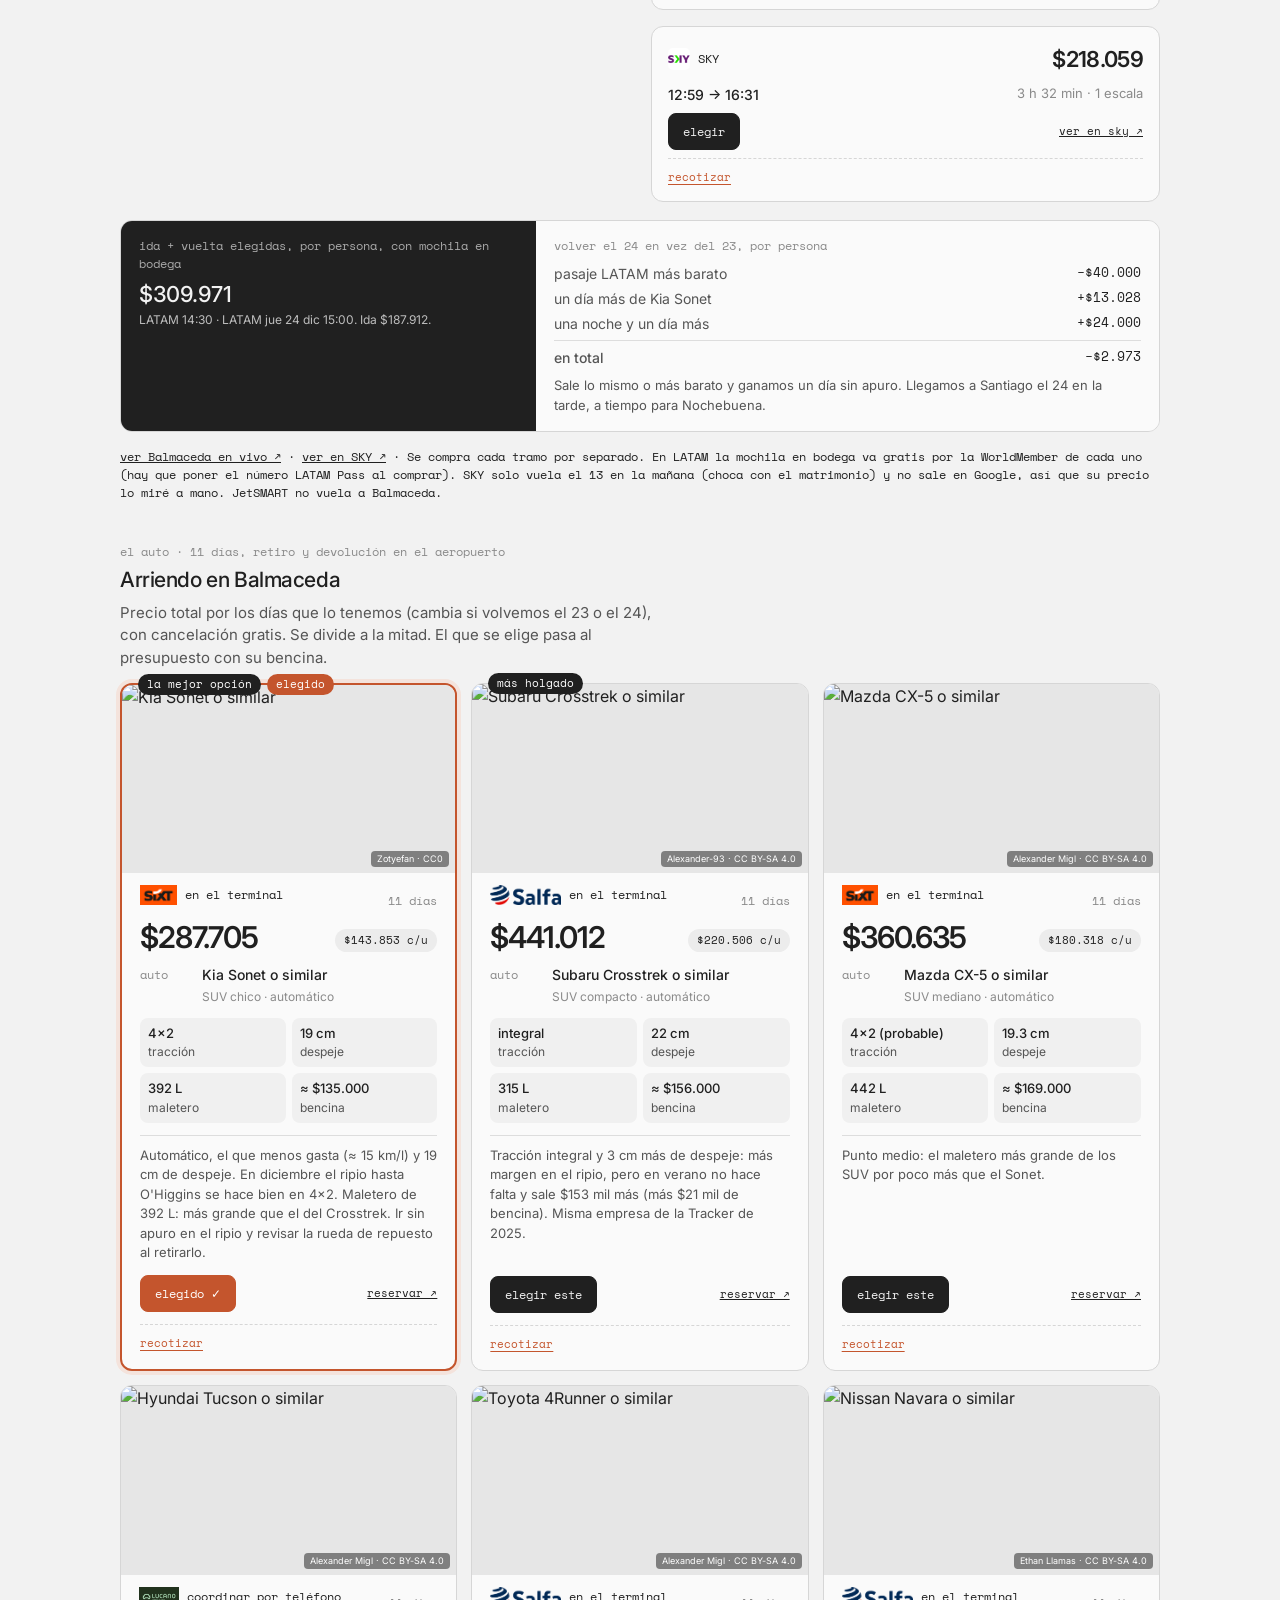
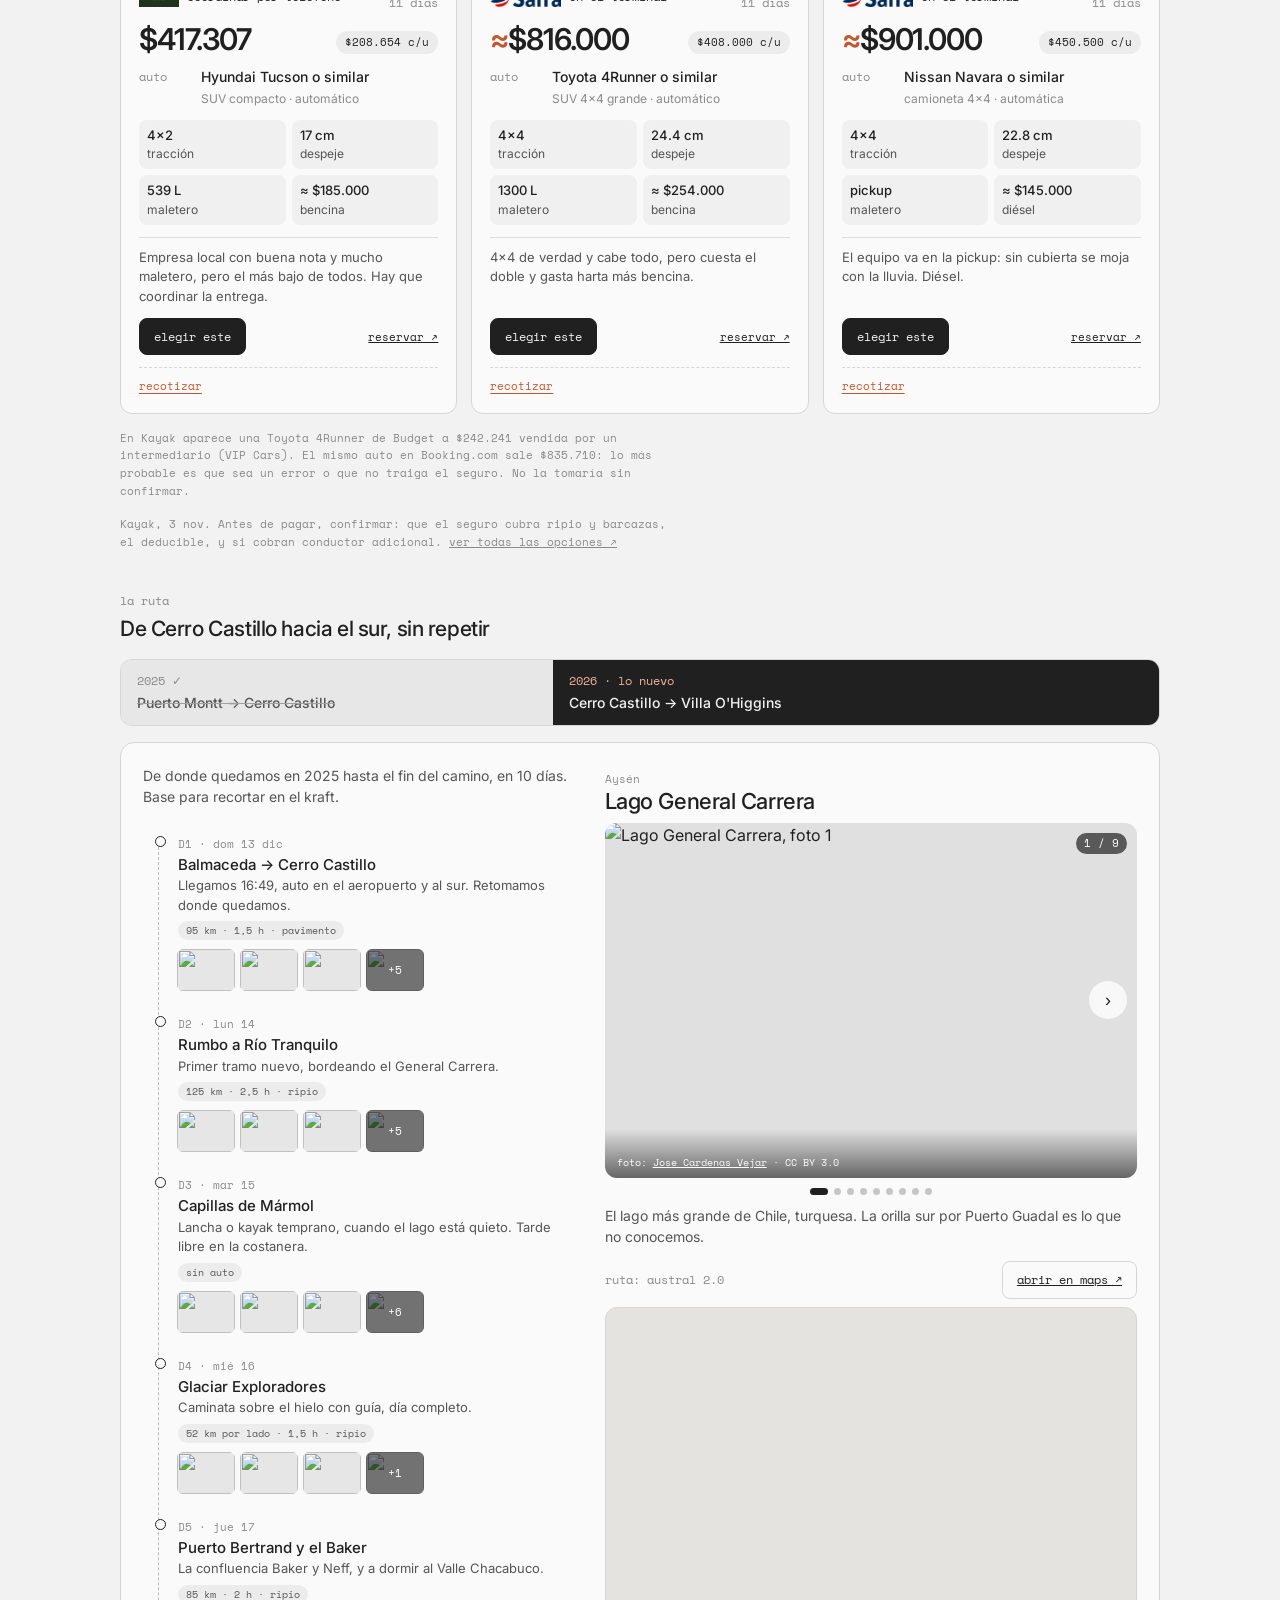
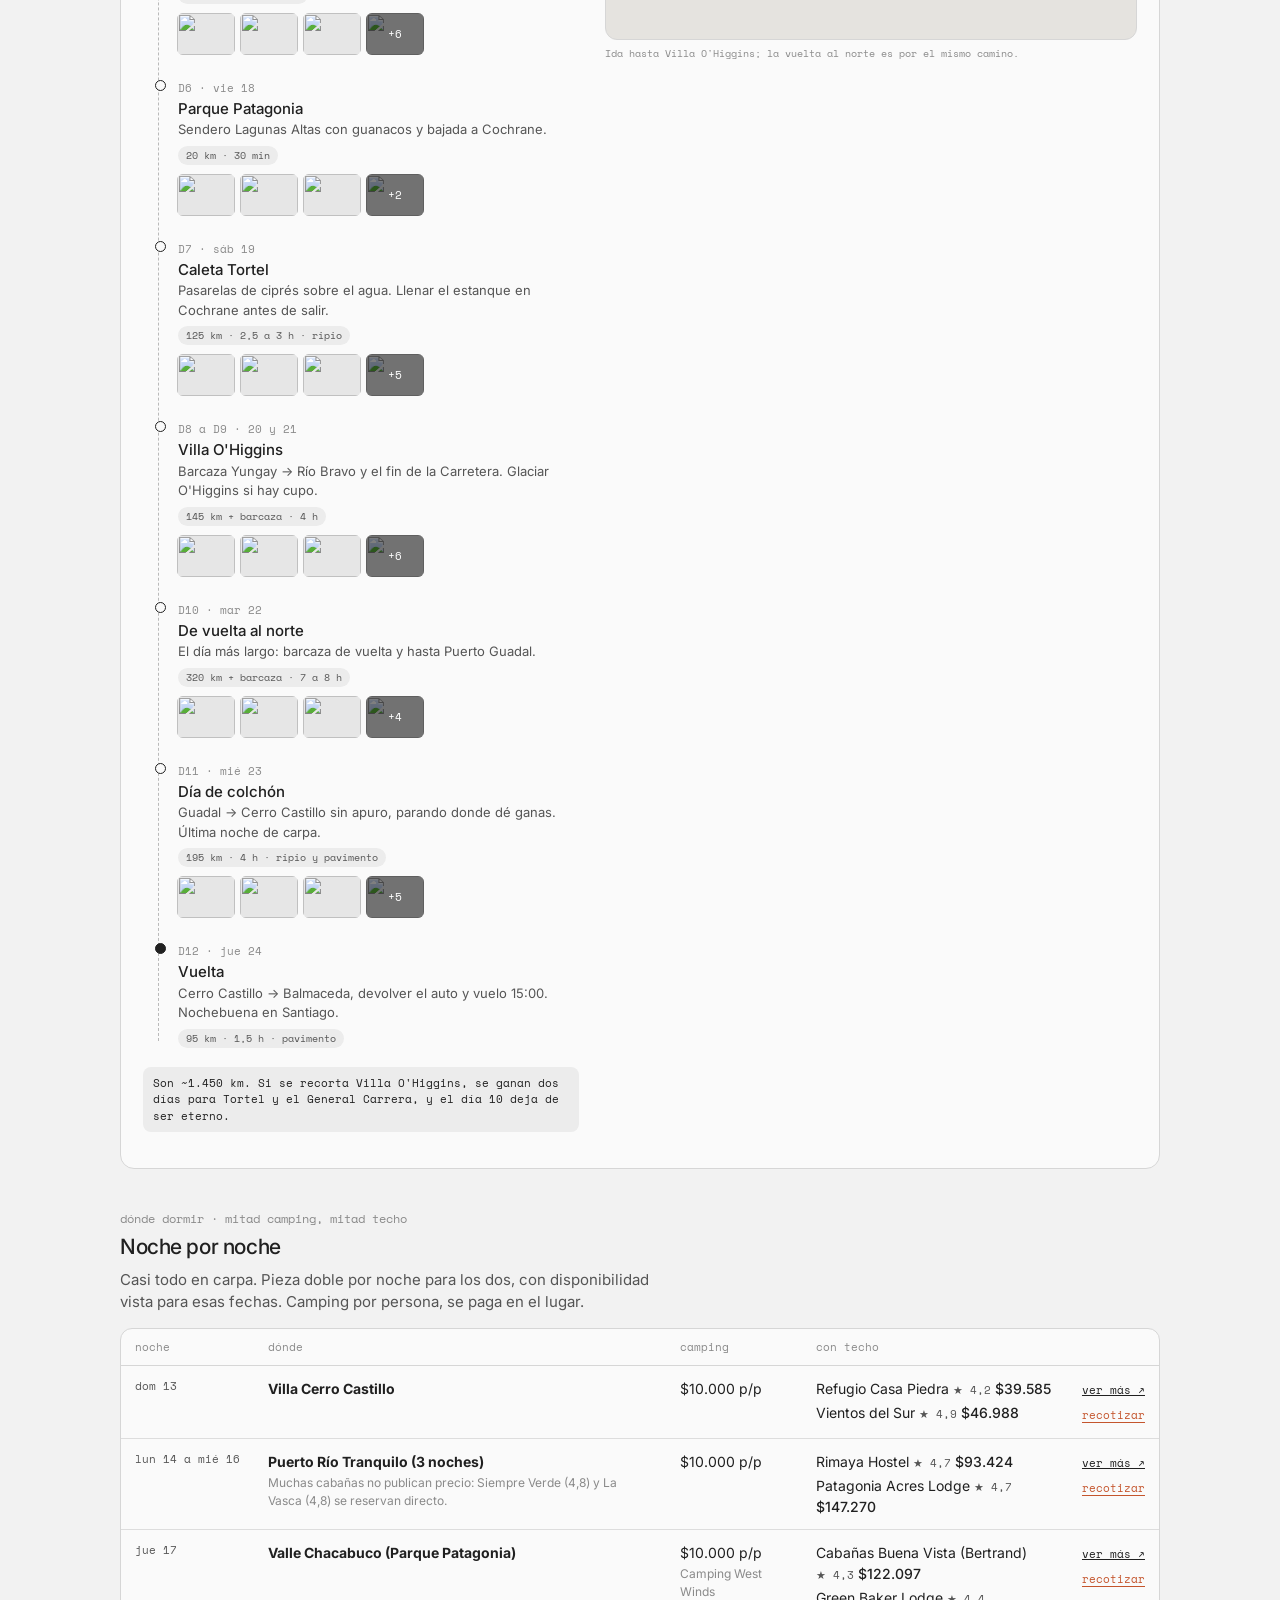
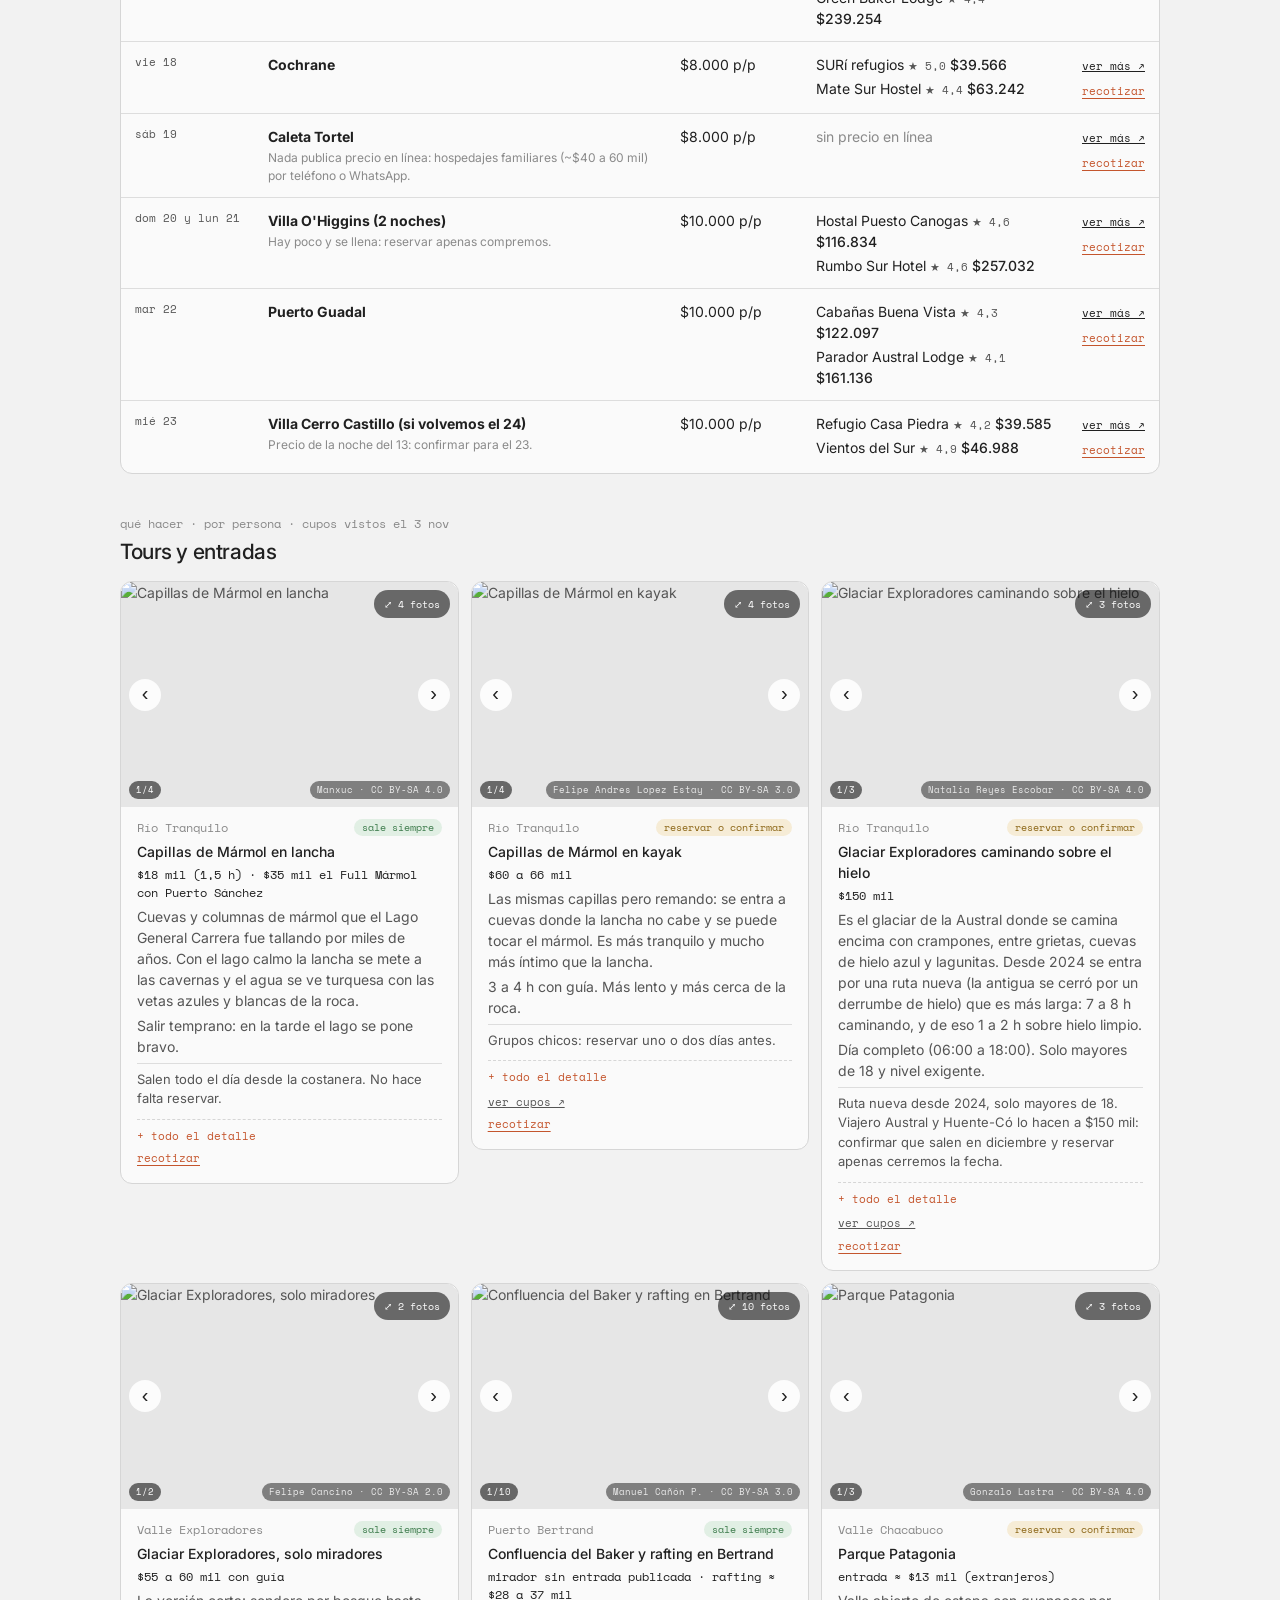
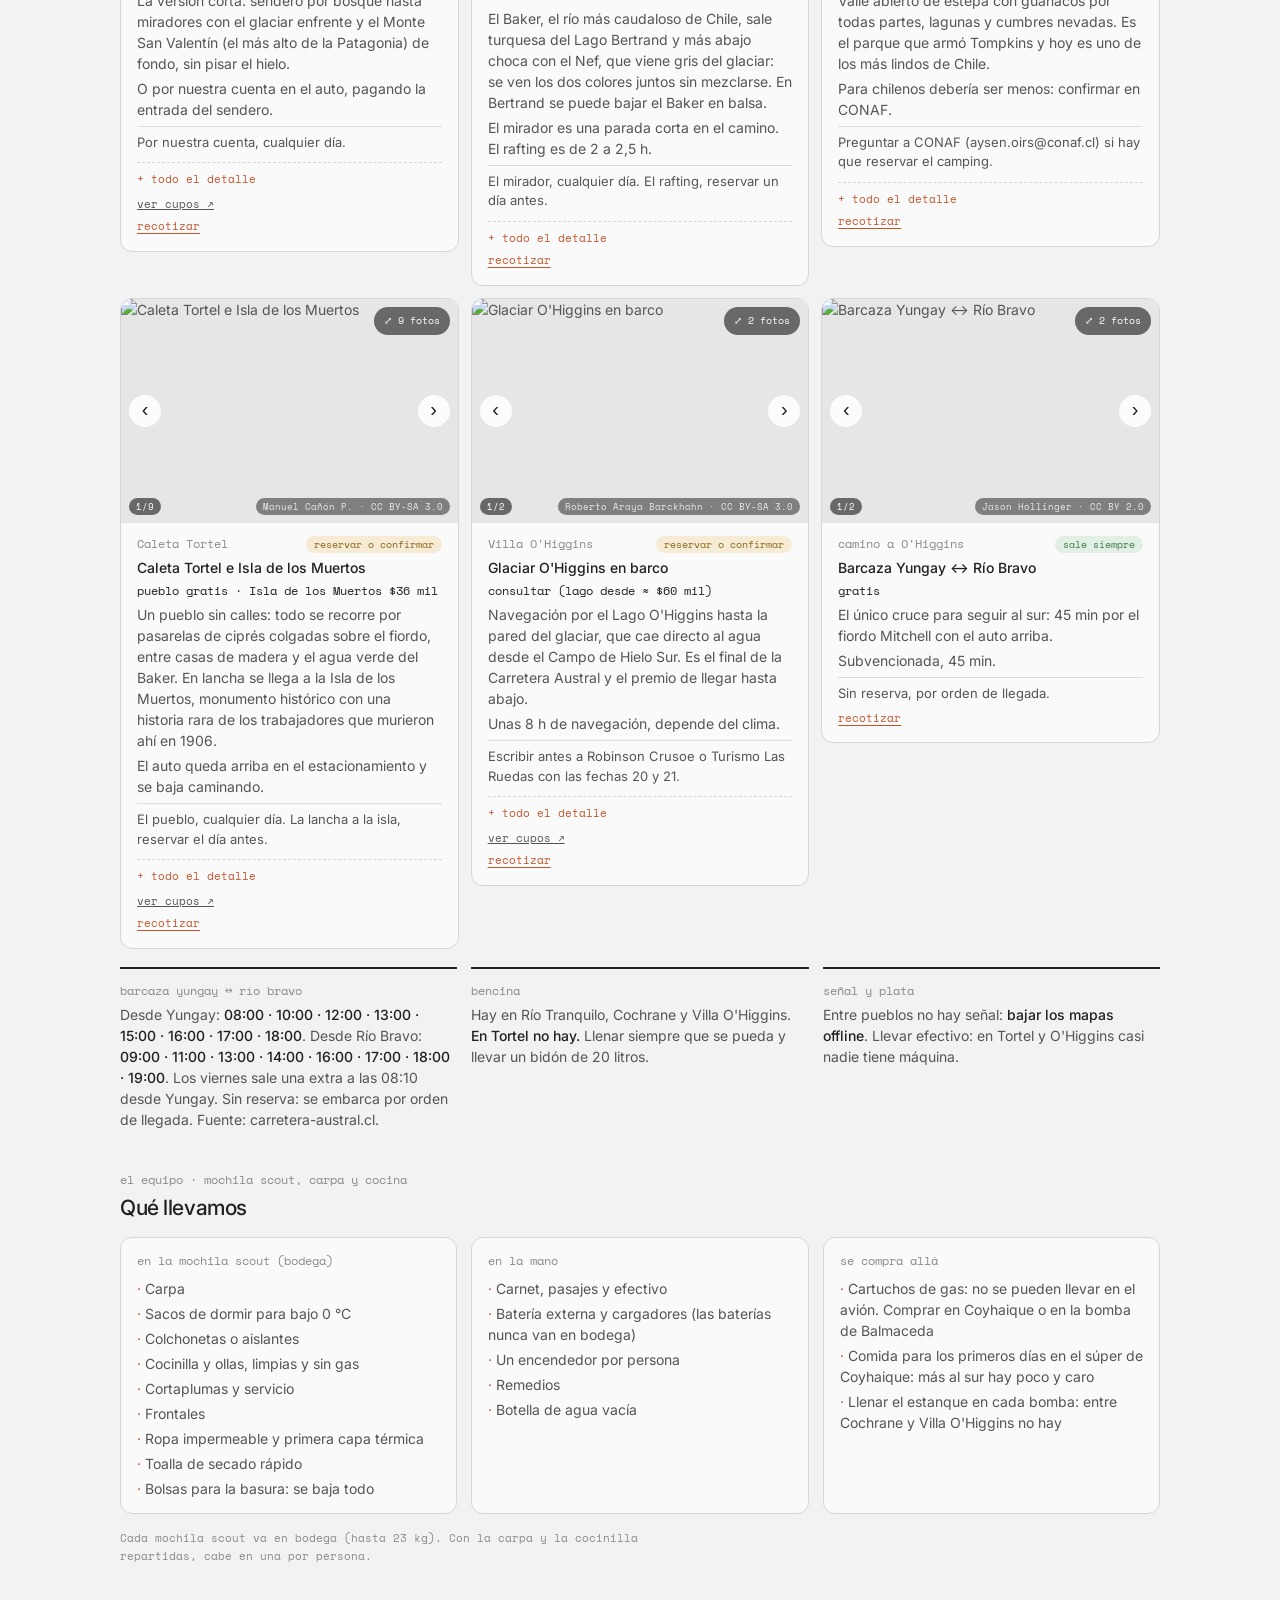
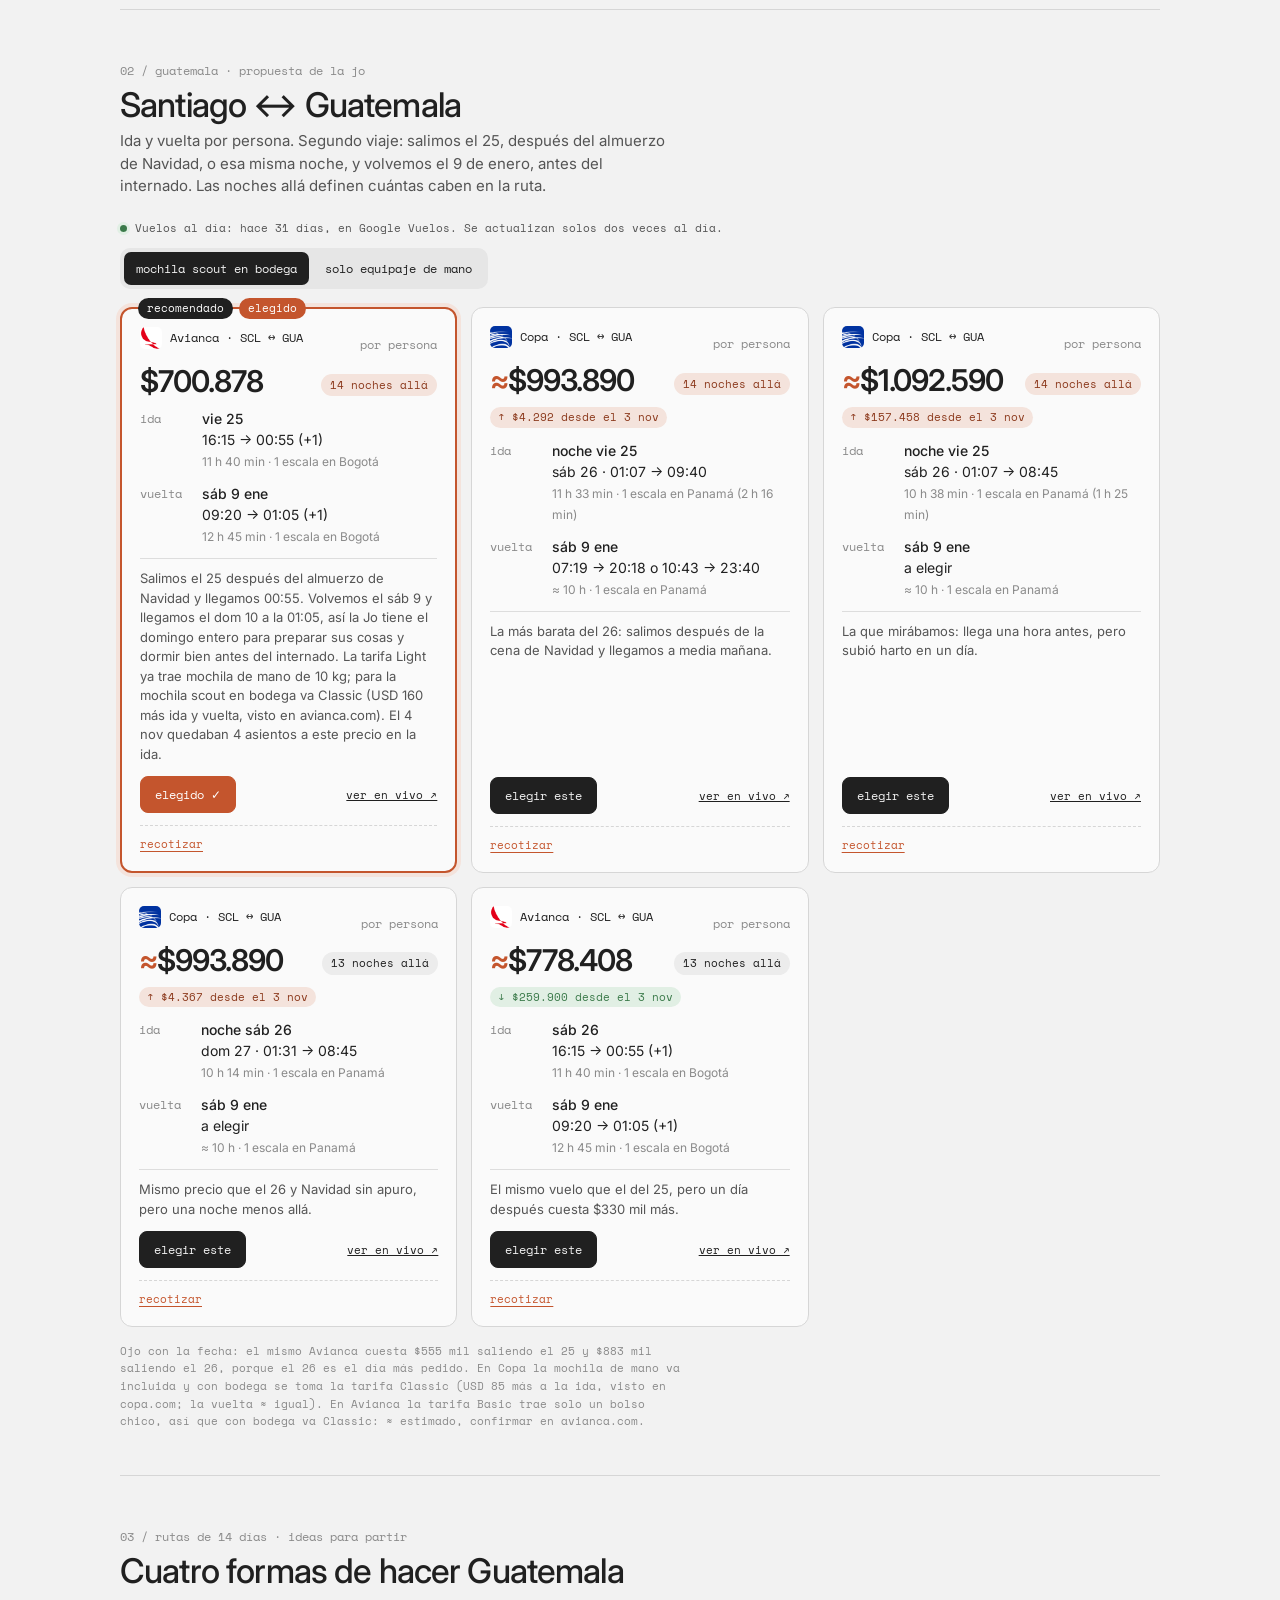
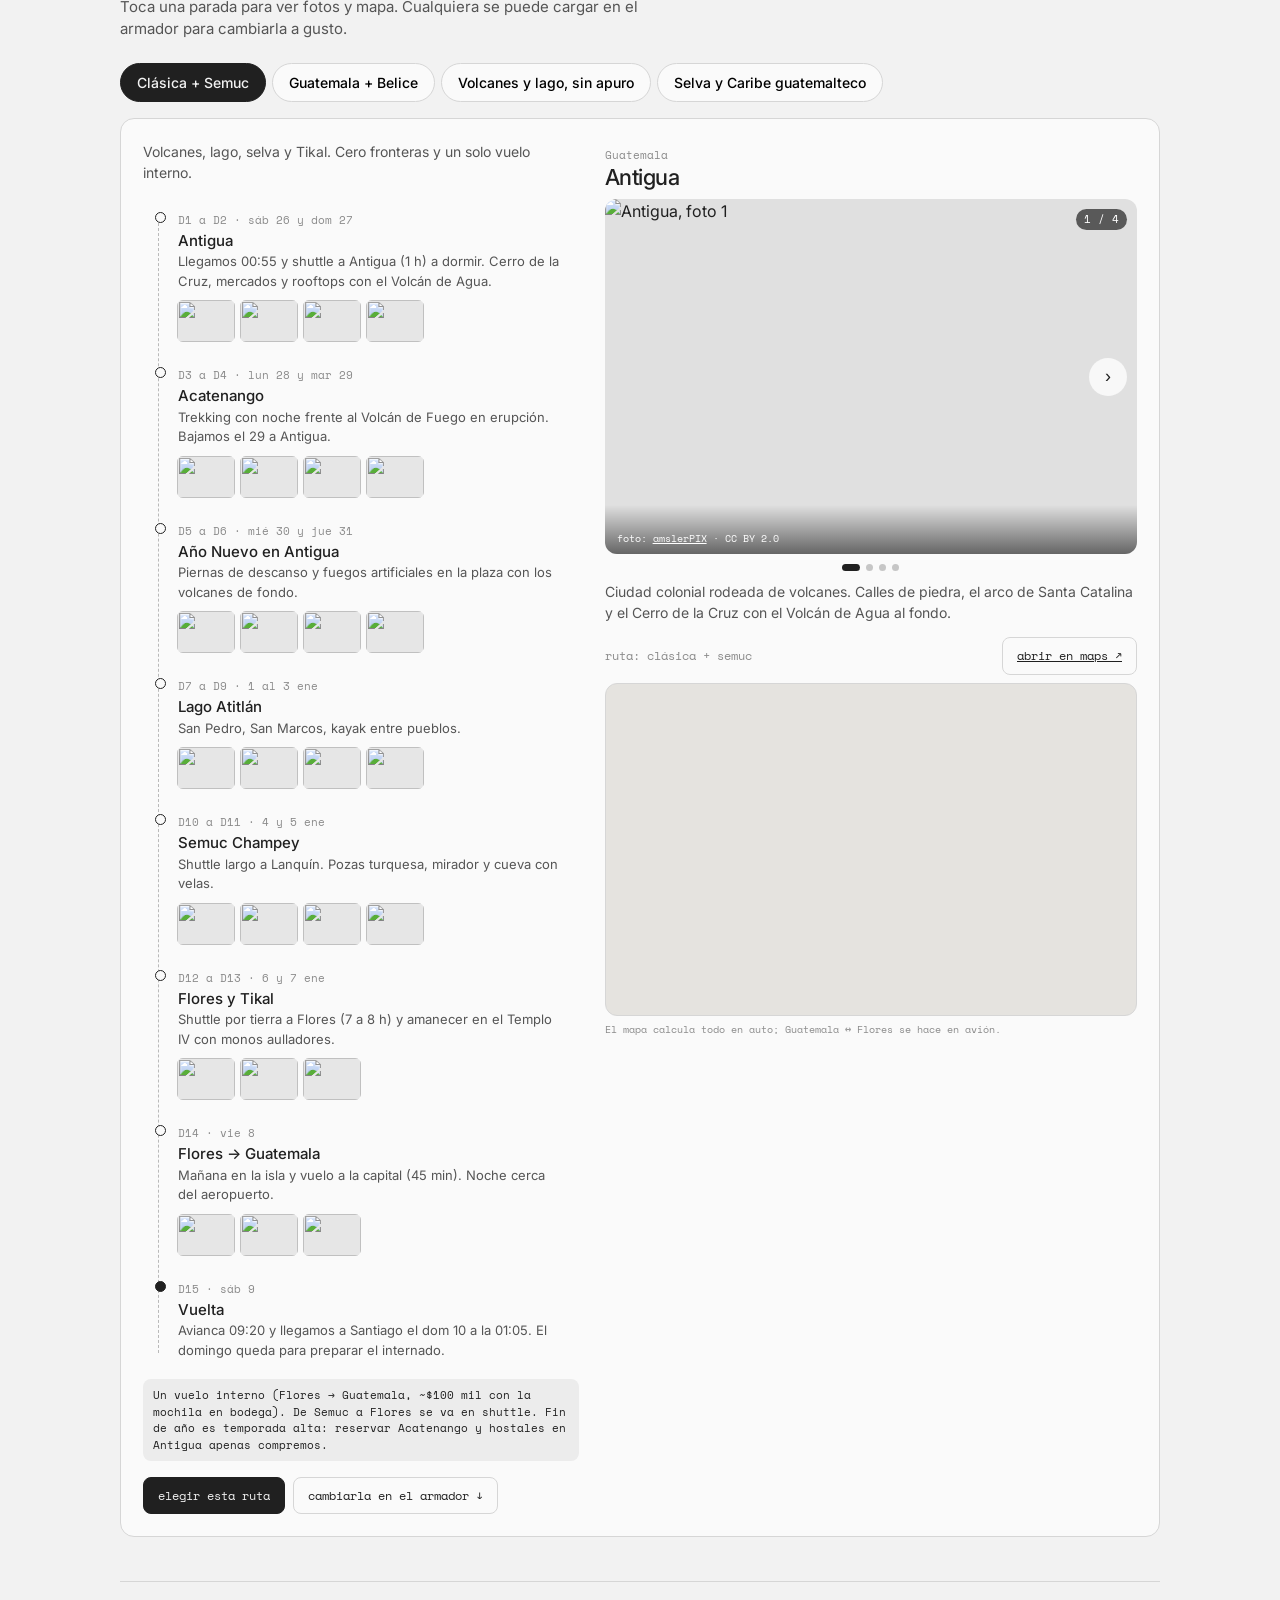
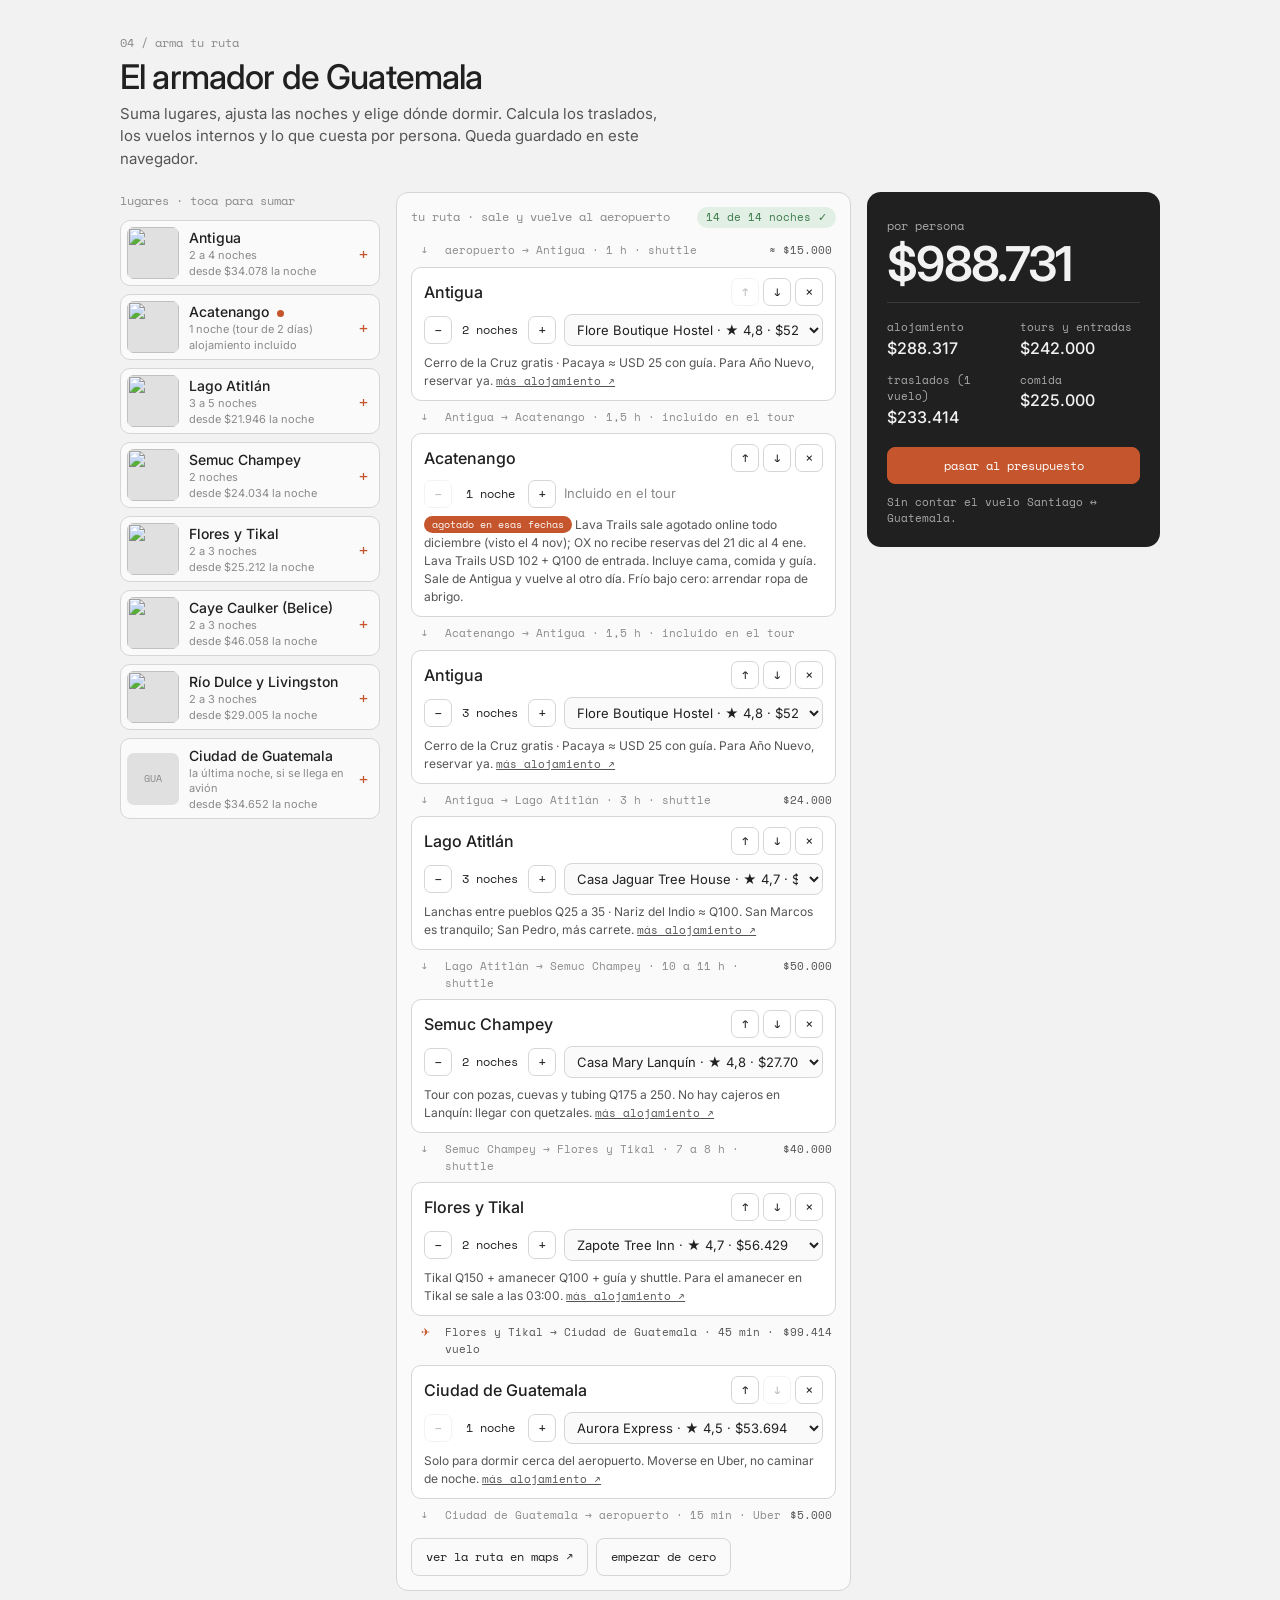
==== commit 042ff4e5: "Más fotos con visor, Black Friday, Año Nuevo desarrollado y presentación más interactiva - Visor de " ====
--- a/agencia/prep/index.html
+++ b/agencia/prep/index.html
@@ -10,7 +10,7 @@
   <link rel="preconnect" href="https://fonts.googleapis.com">
   <link rel="preconnect" href="https://fonts.gstatic.com" crossorigin>
   <link href="https://fonts.googleapis.com/css2?family=Inter:wght@400;500;600&family=Space+Mono:wght@400;700&display=swap" rel="stylesheet">
-  <link rel="stylesheet" href="prep.css?v=22">
+  <link rel="stylesheet" href="prep.css?v=23">
   <!-- Plan A (Austral + Guatemala) o plan B (playa + Austral larga): se marca antes de pintar para que no parpadee -->
   <script>
     (function () {
@@ -110,6 +110,7 @@
     <a href="#datos" data-solo="a">datos</a>
     <a href="#compra" data-solo="a">junta</a>
     <a href="#playa" data-solo="b">playa</a>
+    <a href="#black-friday" data-solo="b">black friday</a>
     <a href="#austral-larga" data-solo="b">austral larga</a>
     <a href="#presupuesto-b" data-solo="b">presupuesto</a>
     <a href="#datos-b" data-solo="b">datos</a>
@@ -328,6 +329,7 @@
       </div>
       <p class="nota nota-arriba">Tres formas de pasar la noche, cada una con su plan hora a hora. Las fotos se deslizan.</p>
       <div class="anio-nuevo" id="anio-nuevo"></div>
+      <div class="rituales" id="rituales-a"></div>
 
       <div class="sub-cabeza">
         <span class="etiqueta">qué hacer · por persona · cupos vistos el 3 nov</span>
@@ -499,11 +501,26 @@
       <p class="nota" data-playa-descartados></p>
       <p class="nota">Vuelos ida y vuelta por persona del lun 14 al lun 21 en Google Vuelos; con otras noches cambia el día de vuelta y el precio se puede mover. Hoteles: pieza doble por noche en Google Hoteles para esas fechas. Traslados ≈ estimados.</p>
 
-      <div class="sub-cabeza">
-        <span class="etiqueta">¿ahora o en el black friday? · vie 27 al lun 30 nov</span>
-        <h3>Cuándo comprar cada cosa</h3>
-      </div>
-      <div class="cuando-comprar" id="cuando-comprar"></div>
+      <!-- Black Friday: cuenta regresiva, precio objetivo por playa y plan de esos días -->
+      <div class="black-friday" id="black-friday">
+        <div class="bf-cabeza">
+          <div>
+            <span class="etiqueta">¿ahora o en el black friday? · vie 27 al lun 30 nov</span>
+            <h3>Black Friday: cuándo comprar cada cosa</h3>
+          </div>
+          <div class="bf-cuenta" id="bf-cuenta"></div>
+        </div>
+        <div class="cuando-comprar" id="cuando-comprar"></div>
+        <span class="etiqueta bf-titulo">precio objetivo de cada playa · por persona</span>
+        <div class="tabla-marco"><table class="tabla bf-tabla" id="bf-tabla"></table></div>
+        <div class="bf-cols">
+          <div><span class="etiqueta">el plan de esos días</span><ol class="bf-plan" id="bf-plan"></ol></div>
+          <div>
+            <span class="etiqueta">dónde mirar</span><div class="noche-links bf-links" id="bf-links"></div>
+            <span class="etiqueta">ojo</span><ul class="bf-ojo" id="bf-ojo"></ul>
+          </div>
+        </div>
+      </div>
     </section>
 
     <!-- ---------- B2. La Austral larga ---------- -->
@@ -571,6 +588,7 @@
       </div>
       <p class="nota nota-arriba">Tres formas de pasar la noche, cada una con su plan hora a hora. Toca "elegir" en la que más te guste.</p>
       <div class="anio-nuevo" id="b-anio-nuevo"></div>
+      <div class="rituales" id="rituales-b"></div>
 
       <div class="sub-cabeza">
         <span class="etiqueta">qué hacer · por persona</span>
@@ -698,11 +716,12 @@
     <span class="tv-total"><span class="tv-punto" id="tv-punto"></span><span id="tv-total"></span><span class="tv-pp">c/u</span></span>
   </a>
 
-  <script src="datos.js?v=22"></script>
-  <script src="datos-b.js?v=22"></script>
-  <script src="lugares.js?v=22"></script>
-  <script src="fotos-panoramas.js?v=22"></script>
-  <script src="prep.js?v=22"></script>
-  <script src="plan-b.js?v=22"></script>
+  <script src="datos.js?v=23"></script>
+  <script src="datos-b.js?v=23"></script>
+  <script src="lugares.js?v=23"></script>
+  <script src="fotos-panoramas.js?v=23"></script>
+  <script src="prep.js?v=23"></script>
+  <script src="plan-b.js?v=23"></script>
+  <script src="visor.js?v=23"></script>
 </body>
 </html>
--- a/agencia/prep/prep.css
+++ b/agencia/prep/prep.css
@@ -1141,3 +1141,58 @@
 .fijos dd { font-family: 'Space Mono', monospace; font-size: 12px; text-align: right; white-space: nowrap; }
 .fijos dd small { display: block; font-size: 10px; color: var(--suave); }
 .medidor-marca.otra { background: #9a9a9a; width: 3px; }
+
+/* ---------- Black Friday (v23) ---------- */
+.black-friday { margin-top: 36px; background: var(--blanco); border: 1px solid var(--borde); border-radius: 14px; padding: 18px; display: flex; flex-direction: column; gap: 14px; }
+.bf-cabeza { display: flex; justify-content: space-between; align-items: flex-end; gap: 14px; flex-wrap: wrap; }
+.bf-cabeza h3 { font-size: 21px; font-weight: 500; letter-spacing: -0.02em; margin-top: 2px; }
+.bf-cuenta { display: flex; gap: 6px; }
+.bf-cuenta div { background: var(--negro); color: #fff; border-radius: 8px; min-width: 54px; padding: 6px 8px 5px; text-align: center; }
+.bf-cuenta b { display: block; font-family: 'Space Mono', monospace; font-size: 20px; font-weight: 400; line-height: 1.1; font-variant-numeric: tabular-nums; }
+.bf-cuenta span { font-family: 'Space Mono', monospace; font-size: 9px; text-transform: uppercase; letter-spacing: 0.05em; color: rgba(255, 255, 255, 0.65); }
+.bf-estado { font-family: 'Space Mono', monospace; font-size: 12px; }
+.bf-estado.vivo { color: var(--acento); }
+.bf-titulo { margin-bottom: -8px; }
+.bf-tabla tr.elegida td { background: rgba(0, 0, 0, 0.03); }
+.bf-tabla tr.elegida td:first-child { box-shadow: inset 3px 0 0 var(--acento); }
+.bf-si, .bf-quizas, .bf-no { font-family: 'Space Mono', monospace; font-size: 11px; white-space: nowrap; padding: 2px 8px; border-radius: 99px; }
+.bf-si { background: #e3f3e6; color: #1f6b33; }
+.bf-quizas { background: #fff3d6; color: #7a5300; }
+.bf-no { background: #f6e1df; color: #8a2a20; }
+.bf-cols { display: grid; grid-template-columns: repeat(auto-fit, minmax(min(100%, 300px), 1fr)); gap: 18px; }
+.bf-plan { list-style: none; margin: 6px 0 0; padding: 0; border-left: 2px solid var(--acento); }
+.bf-plan li { padding: 0 0 10px 14px; font-size: 14px; color: var(--texto-2); line-height: 1.45; position: relative; }
+.bf-plan li::before { content: ''; position: absolute; left: -5px; top: 5px; width: 8px; height: 8px; border-radius: 50%; background: var(--blanco); border: 2px solid var(--acento); }
+.bf-plan li span { display: block; font-family: 'Space Mono', monospace; font-size: 10px; color: var(--suave); text-transform: uppercase; letter-spacing: 0.04em; }
+.bf-links { margin: 6px 0 14px; }
+.bf-ojo { margin: 6px 0 0; padding-left: 18px; font-size: 13px; color: var(--texto-2); line-height: 1.5; }
+@media (max-width: 600px) {
+  .black-friday { padding: 14px; }
+  .bf-cuenta div { min-width: 0; flex: 1; }
+  .bf-tabla th:nth-child(2), .bf-tabla td:nth-child(2) { display: none; }
+}
+
+/* ---------- Año Nuevo: costo y rituales (v23) ---------- */
+.noche-costo ul { list-style: none; margin: 4px 0 0; padding: 0; font-size: 13px; }
+.noche-costo li { display: flex; justify-content: space-between; gap: 10px; padding: 3px 0; border-bottom: 1px dotted var(--borde); }
+.noche-costo li b { font-family: 'Space Mono', monospace; font-size: 12px; font-weight: 400; white-space: nowrap; }
+.noche-costo li.total { border-bottom: 0; color: var(--negro); font-weight: 500; }
+.noche-costo li.total b { color: var(--acento); font-weight: 700; }
+.detalle-bloque p { margin: 4px 0 0; font-size: 13px; line-height: 1.5; }
+.rituales { margin-top: 18px; }
+.rituales:empty { display: none; }
+.rituales-lista { display: grid; grid-template-columns: repeat(auto-fit, minmax(min(100%, 180px), 1fr)); gap: 10px; margin-top: 8px; }
+.ritual { background: var(--blanco); border: 1px solid var(--borde); border-radius: 12px; padding: 12px 14px; font-size: 13px; color: var(--texto-2); }
+.ritual-n { font-family: 'Space Mono', monospace; font-size: 10px; color: var(--acento); }
+.ritual strong { display: block; color: var(--negro); font-weight: 500; font-size: 15px; margin: 2px 0 4px; }
+.ritual p { margin: 0; line-height: 1.45; }
+
+/* Fotos bajo cada parada de la ruta (abren el visor) */
+.parada-fotos { display: flex; gap: 5px; padding: 0 10px 10px 34px; }
+.parada .parada-fotos button { position: relative; flex: 0 0 58px; width: 58px; height: 42px; padding: 0; border: 0; border-radius: 6px; overflow: hidden; background: #e6e6e6; cursor: zoom-in; }
+.parada .parada-fotos button::before { content: none; }
+.parada .parada-fotos button:hover { background: #e6e6e6; opacity: .85; }
+.parada-fotos img { width: 100%; height: 100%; object-fit: cover; display: block; }
+.parada-fotos span { position: absolute; inset: 0; display: grid; place-items: center; background: rgba(0, 0, 0, 0.5); color: #fff; font-family: 'Space Mono', monospace; font-size: 11px; }
+.fotos-hotel { display: inline-block; margin-top: 4px; }
+.bf-tabla th { white-space: nowrap; }
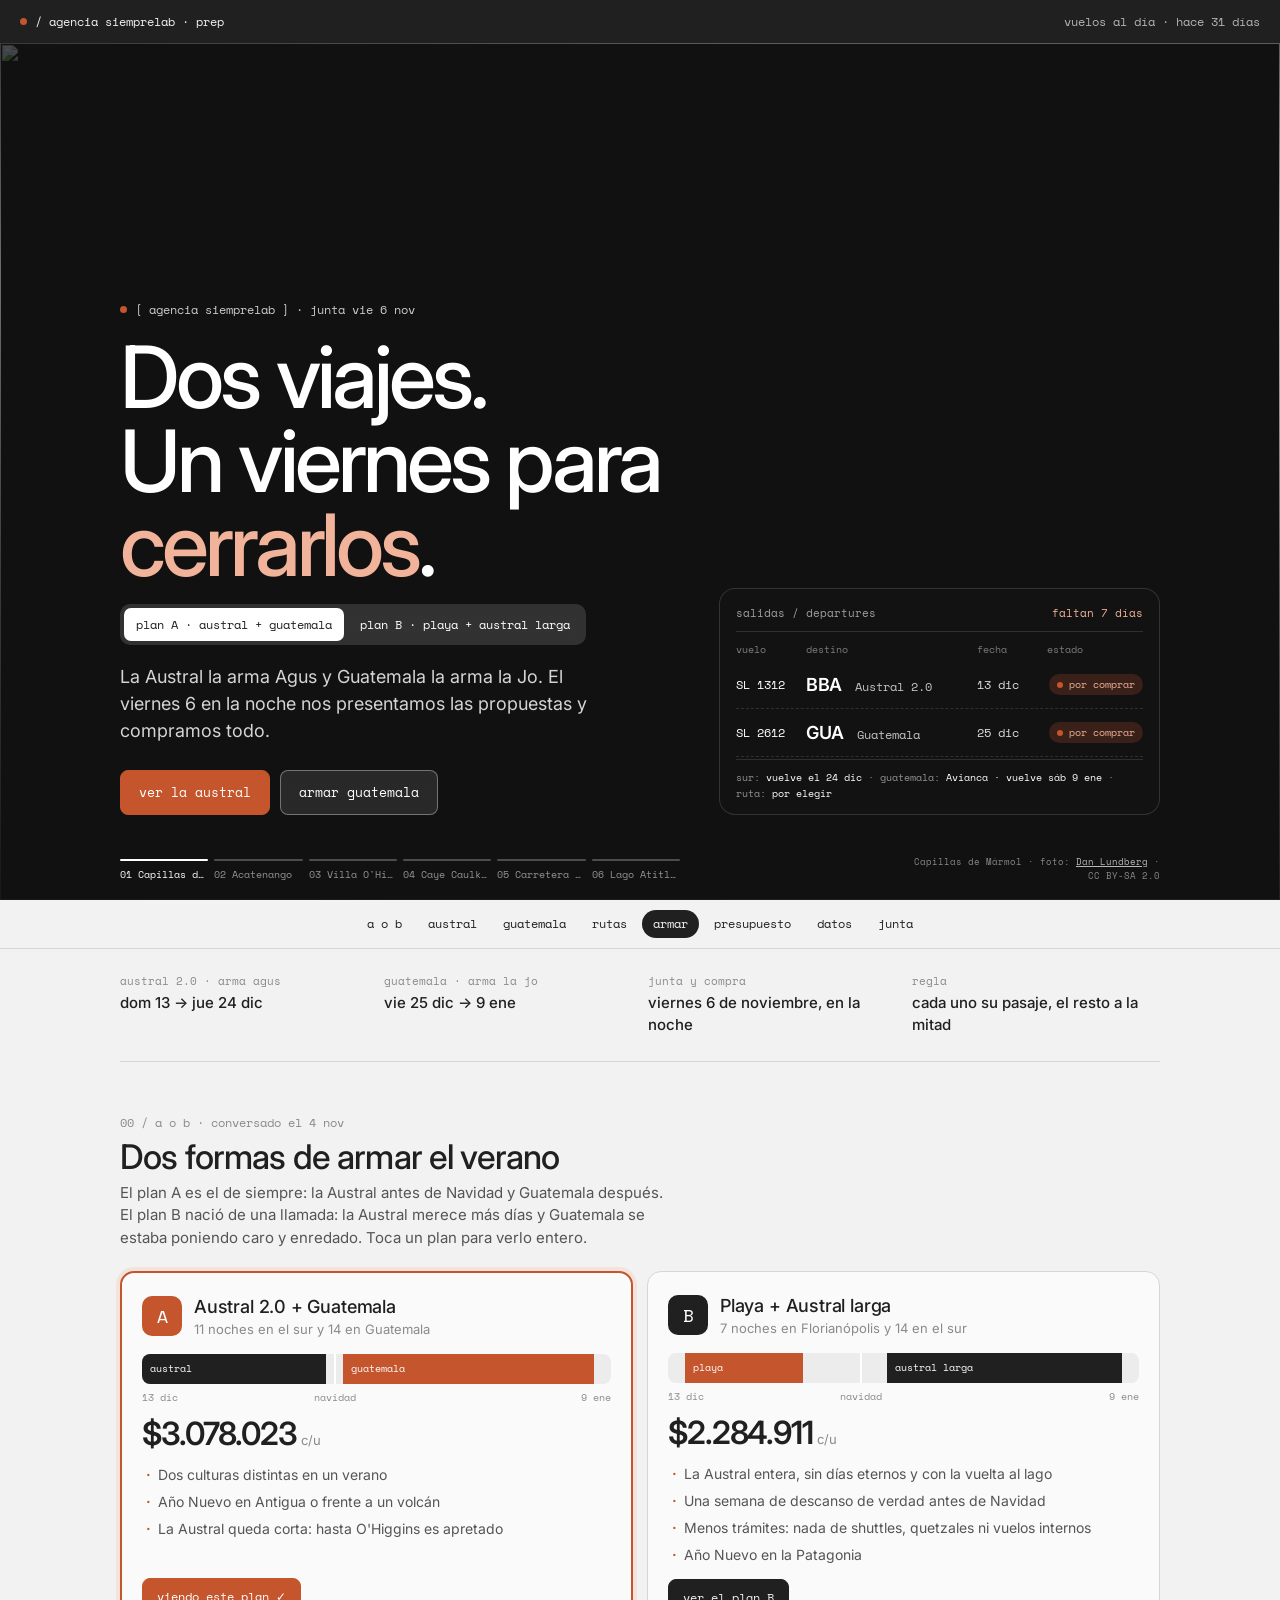
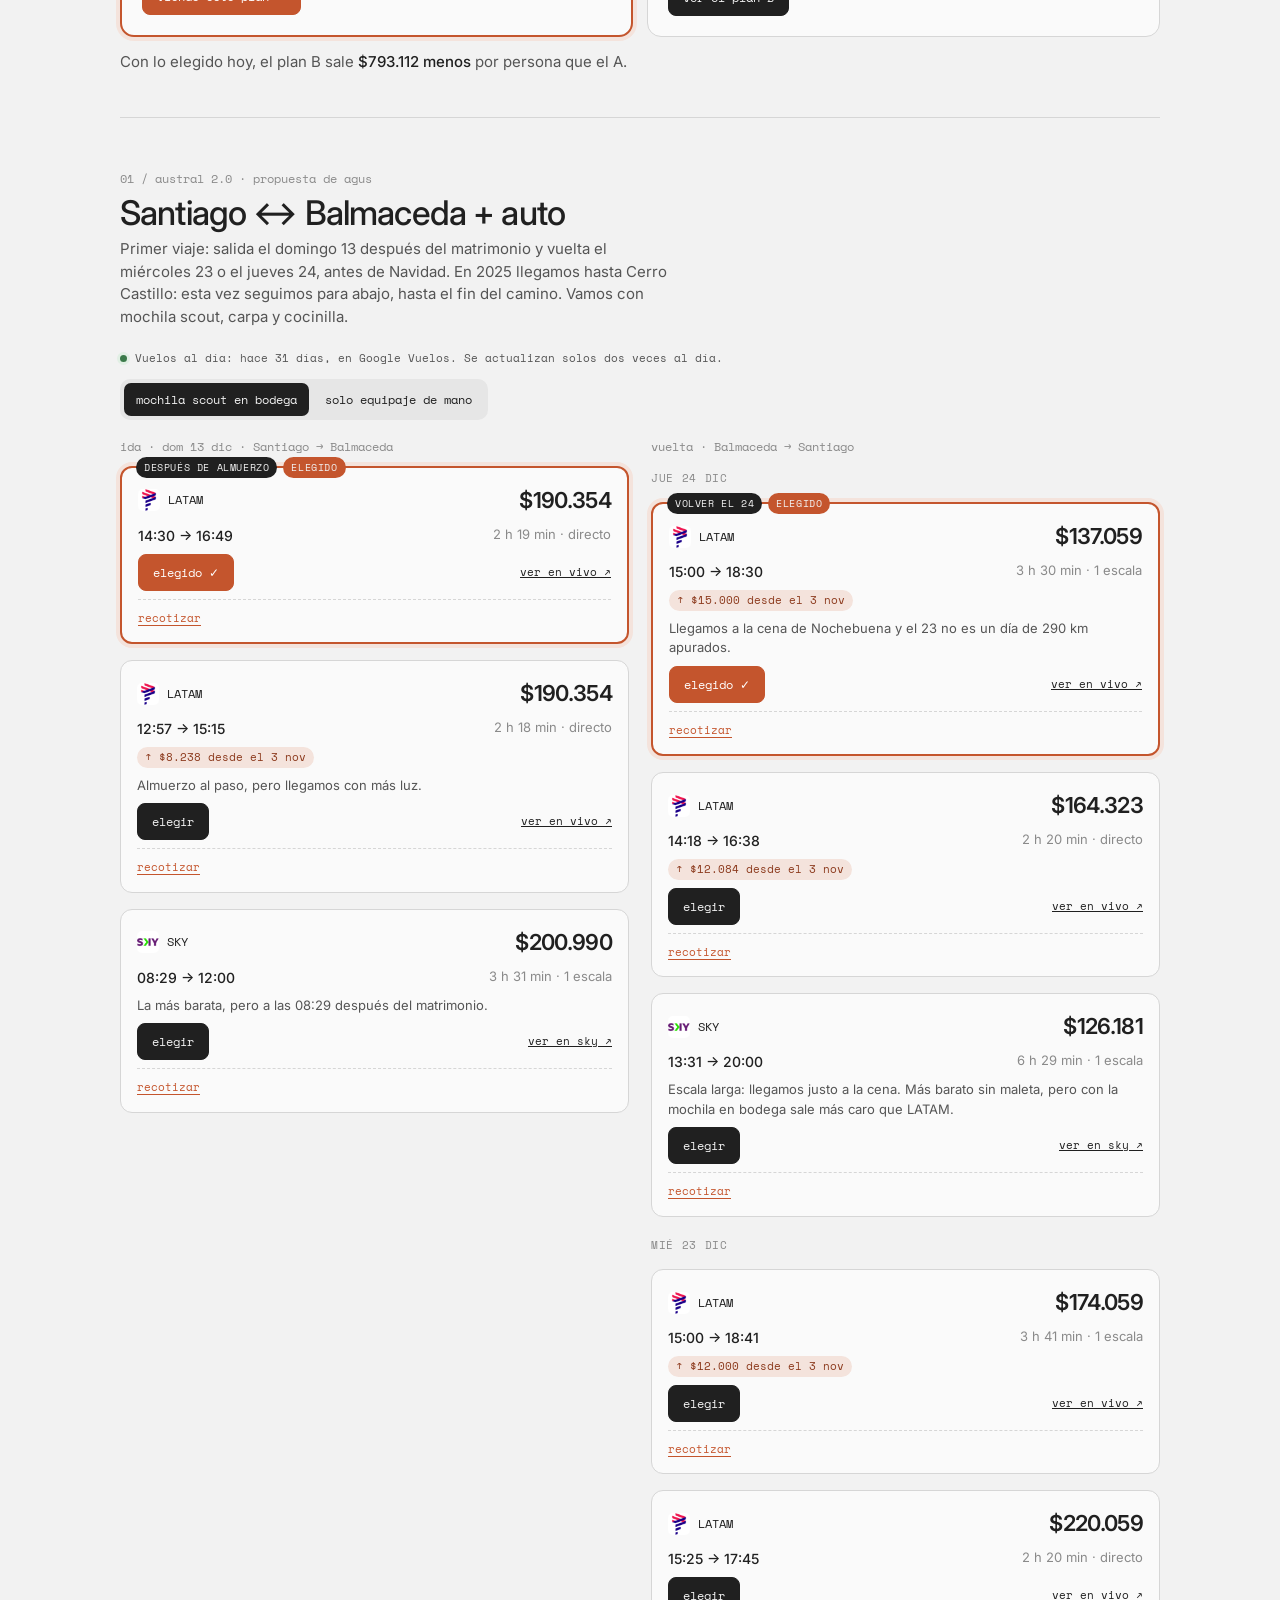
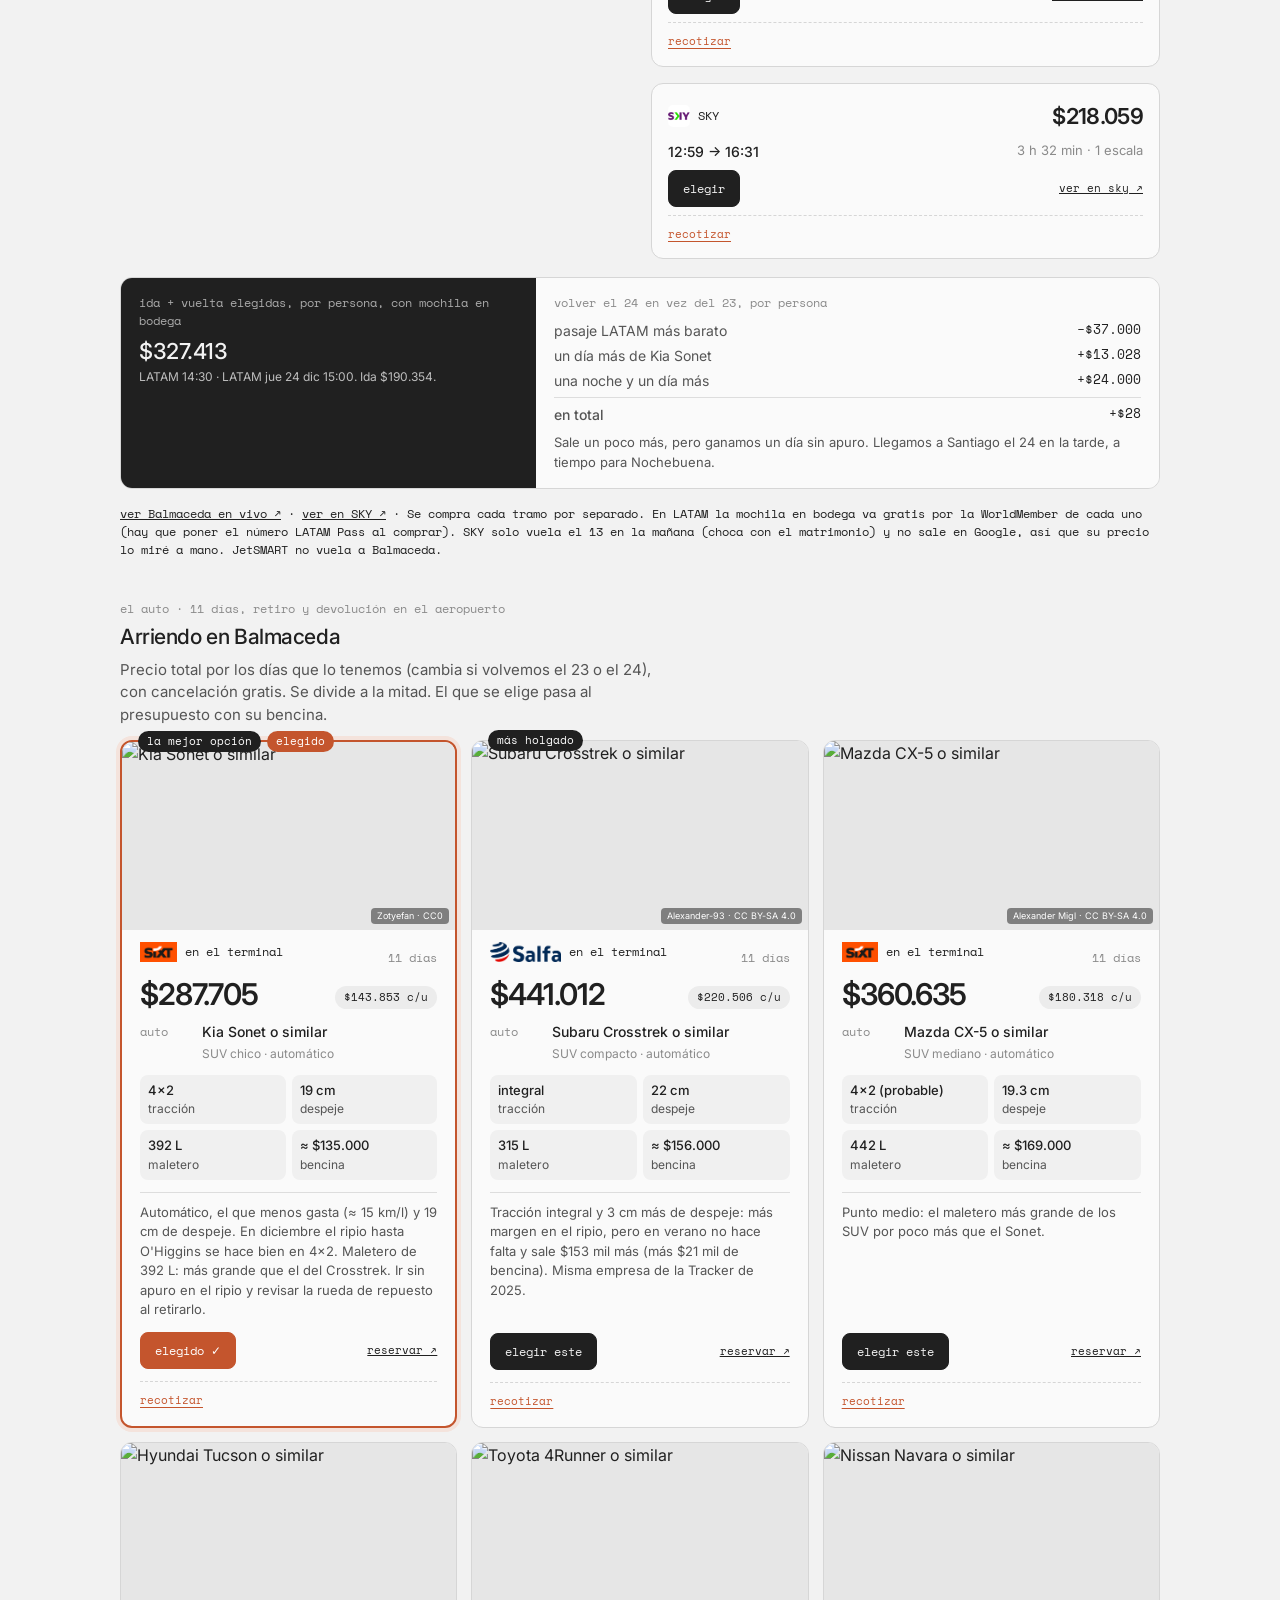
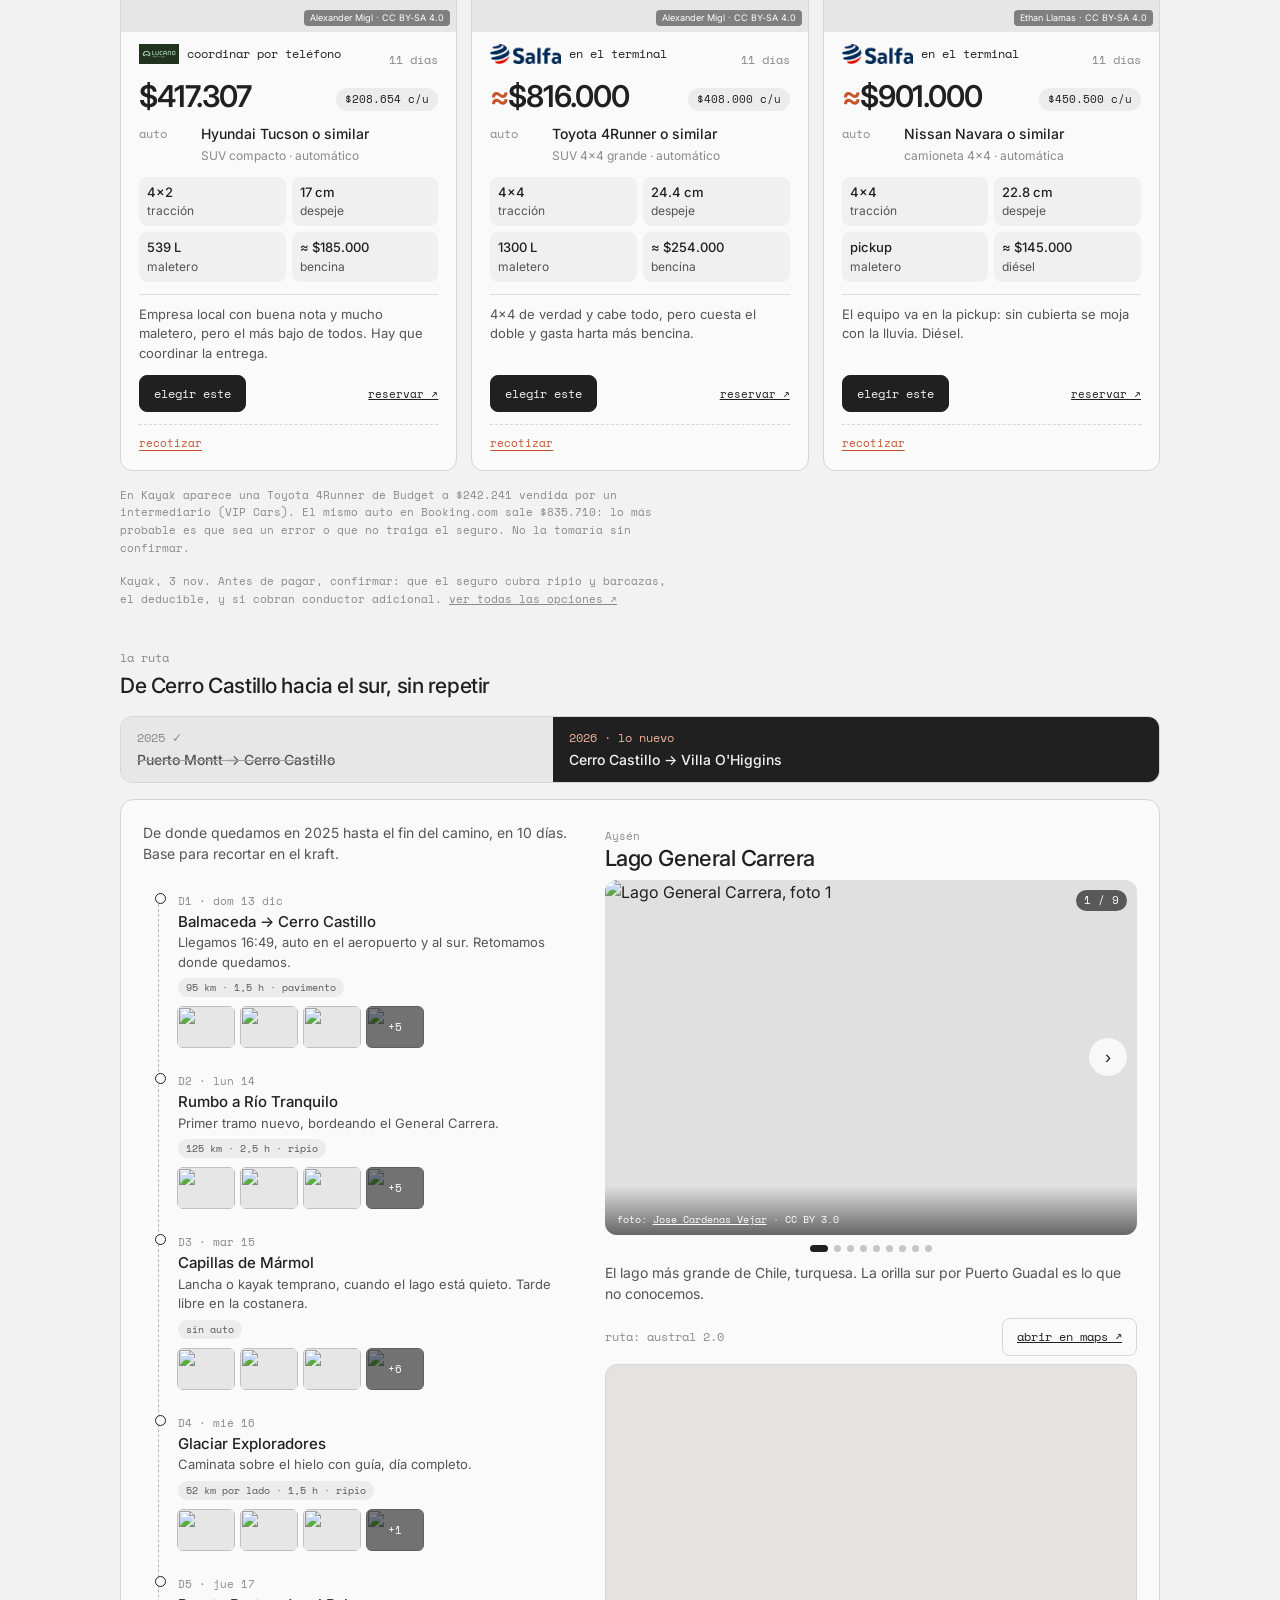
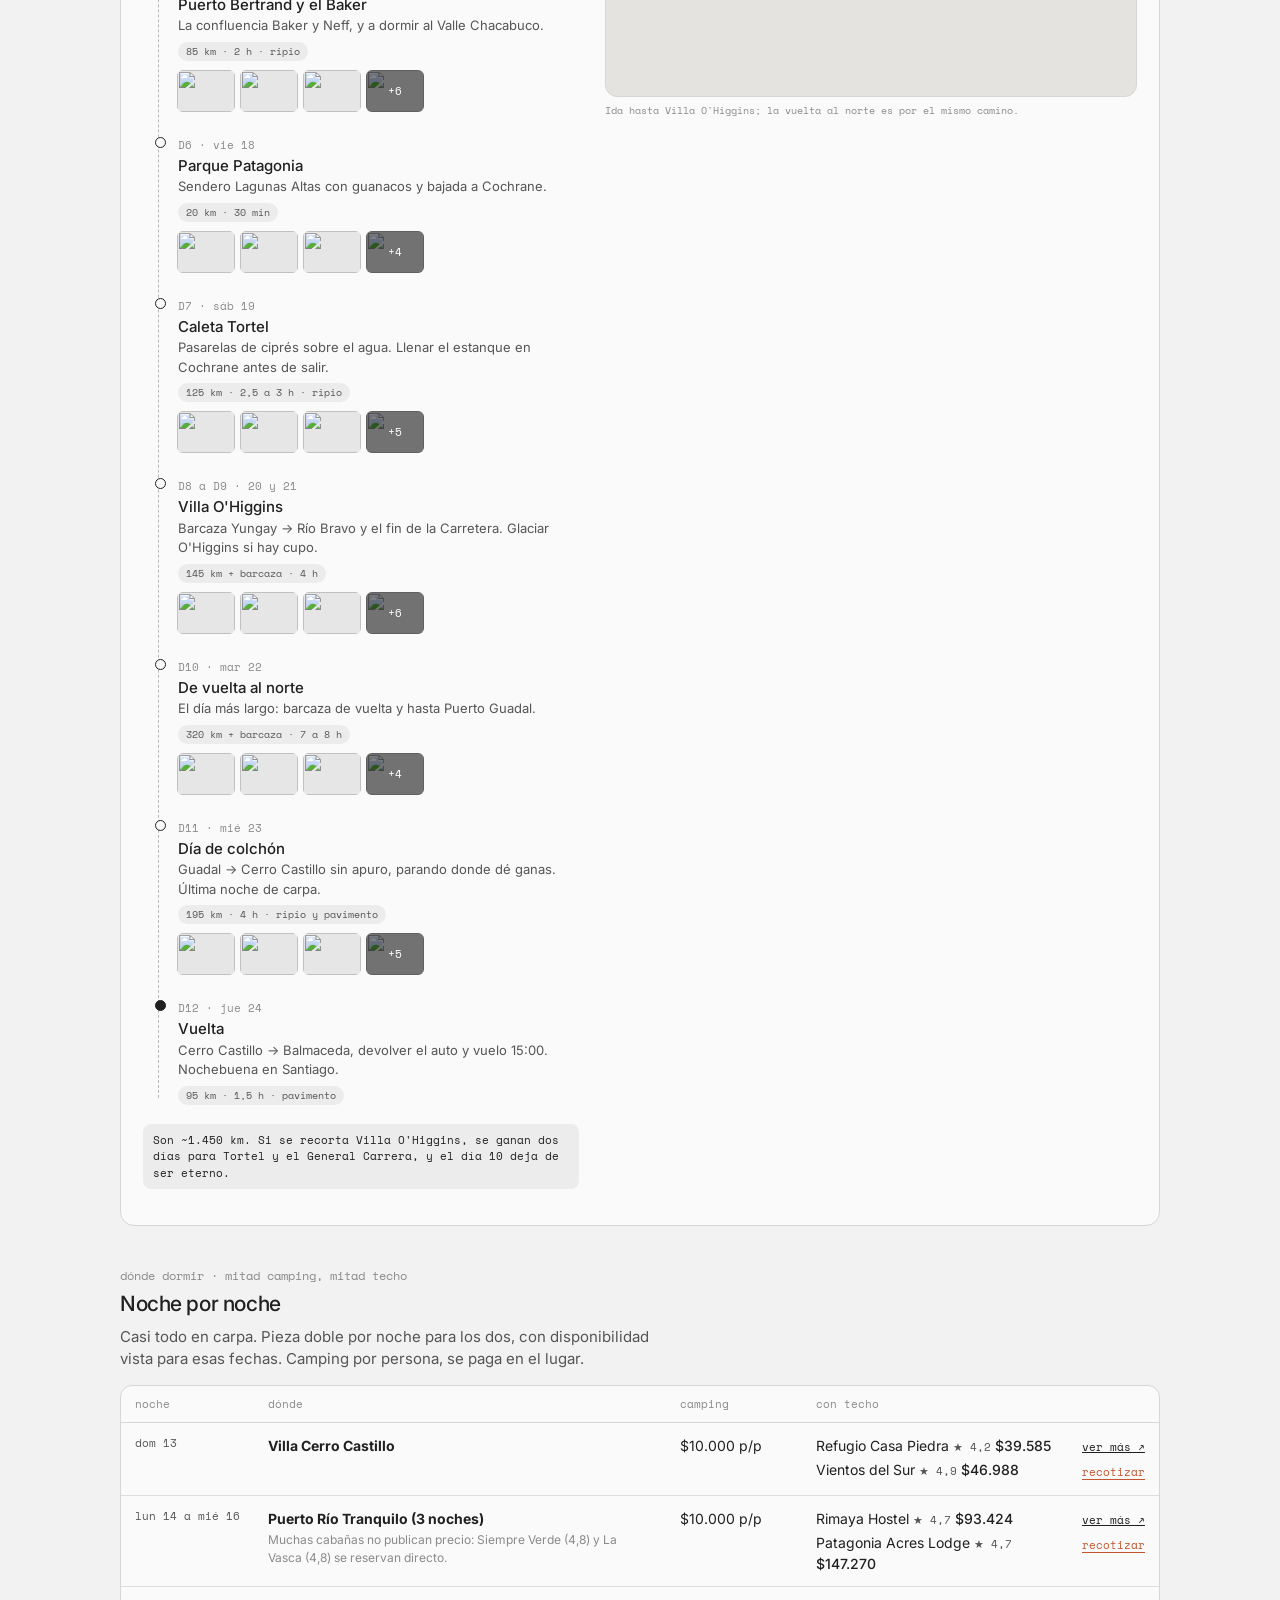
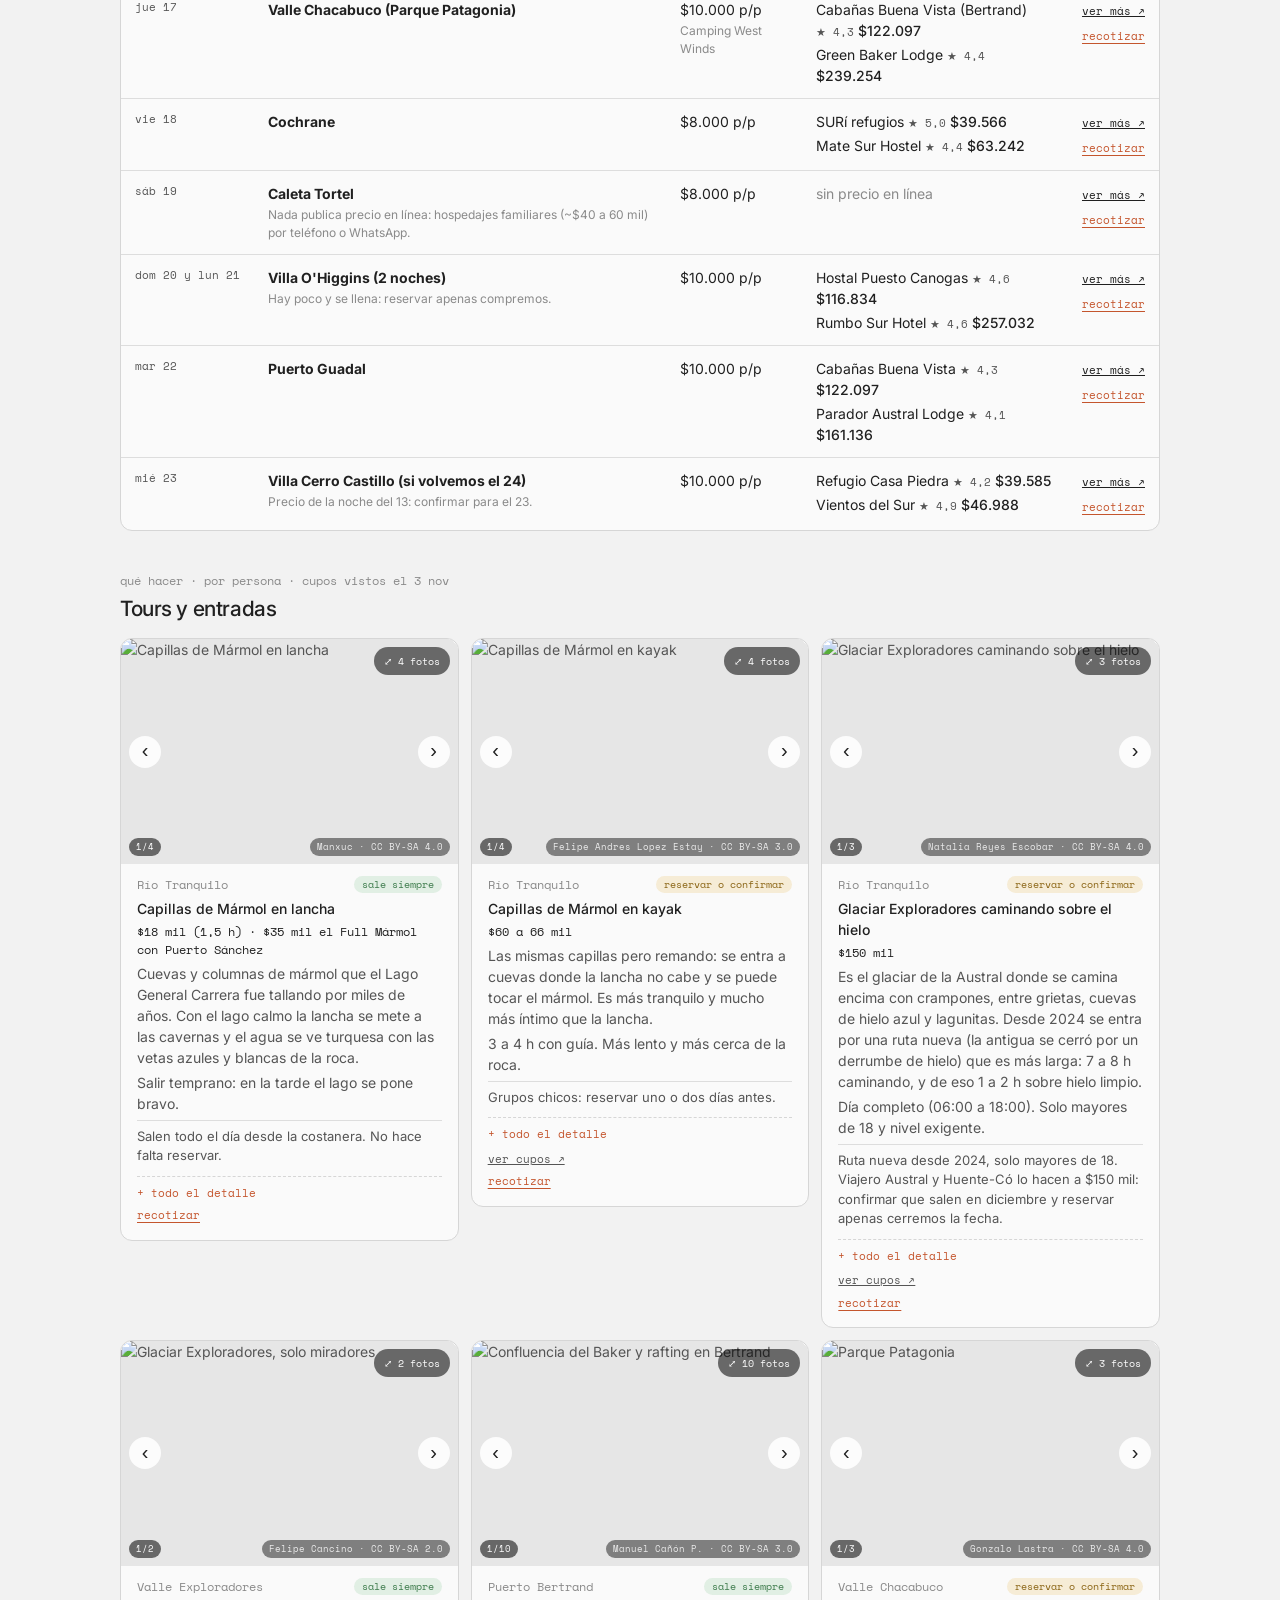
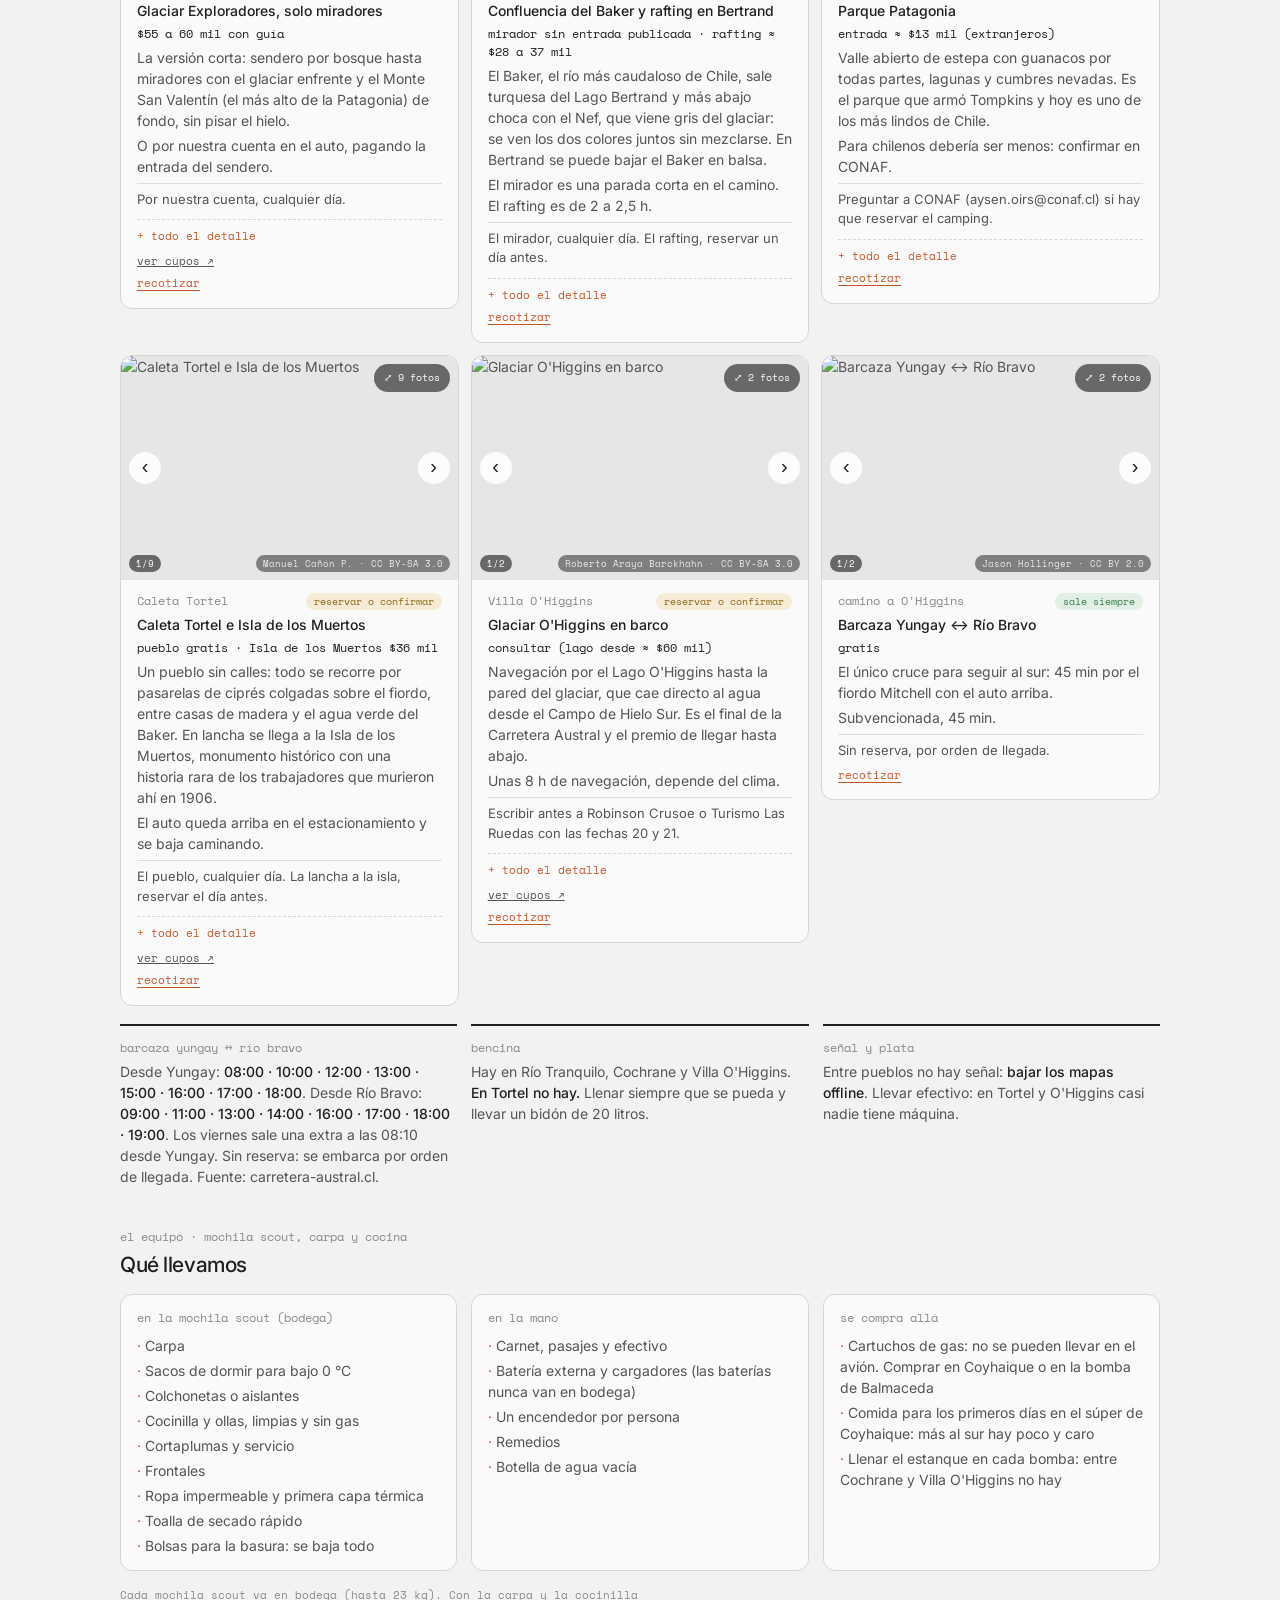
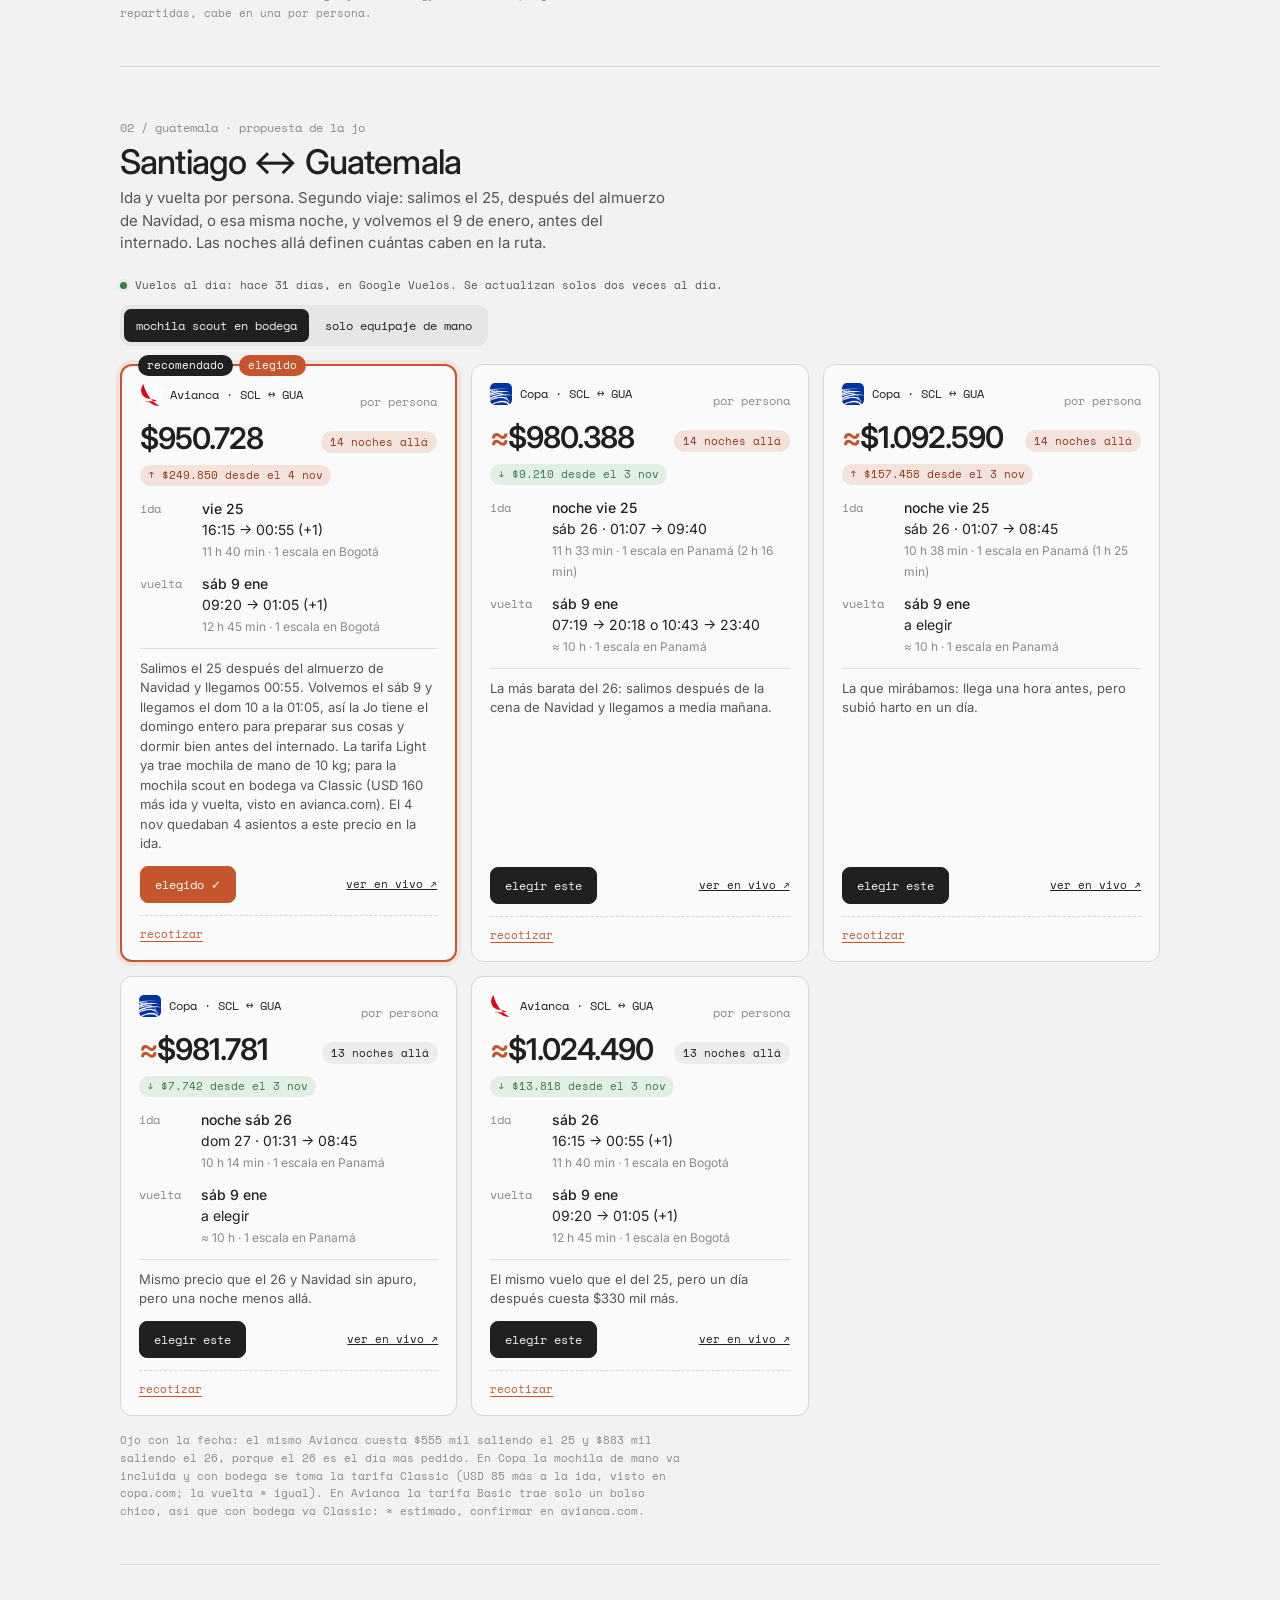
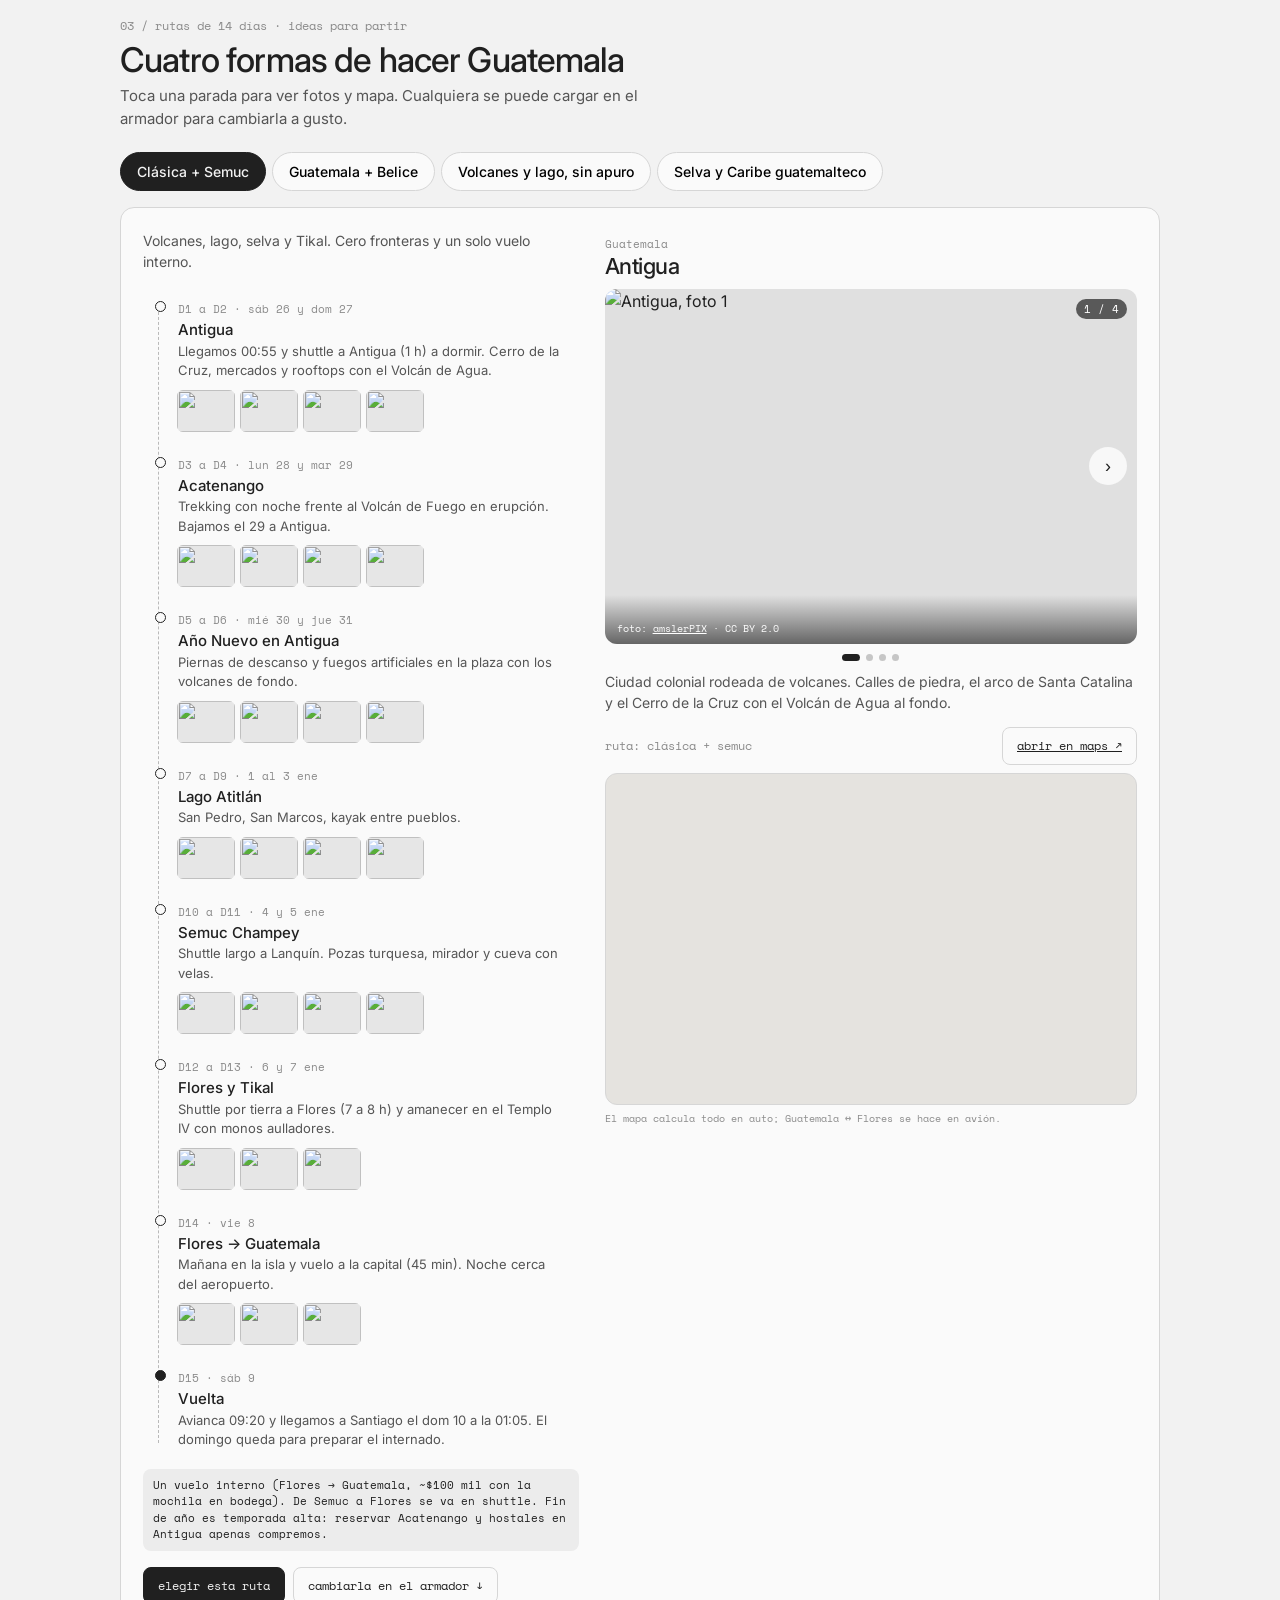
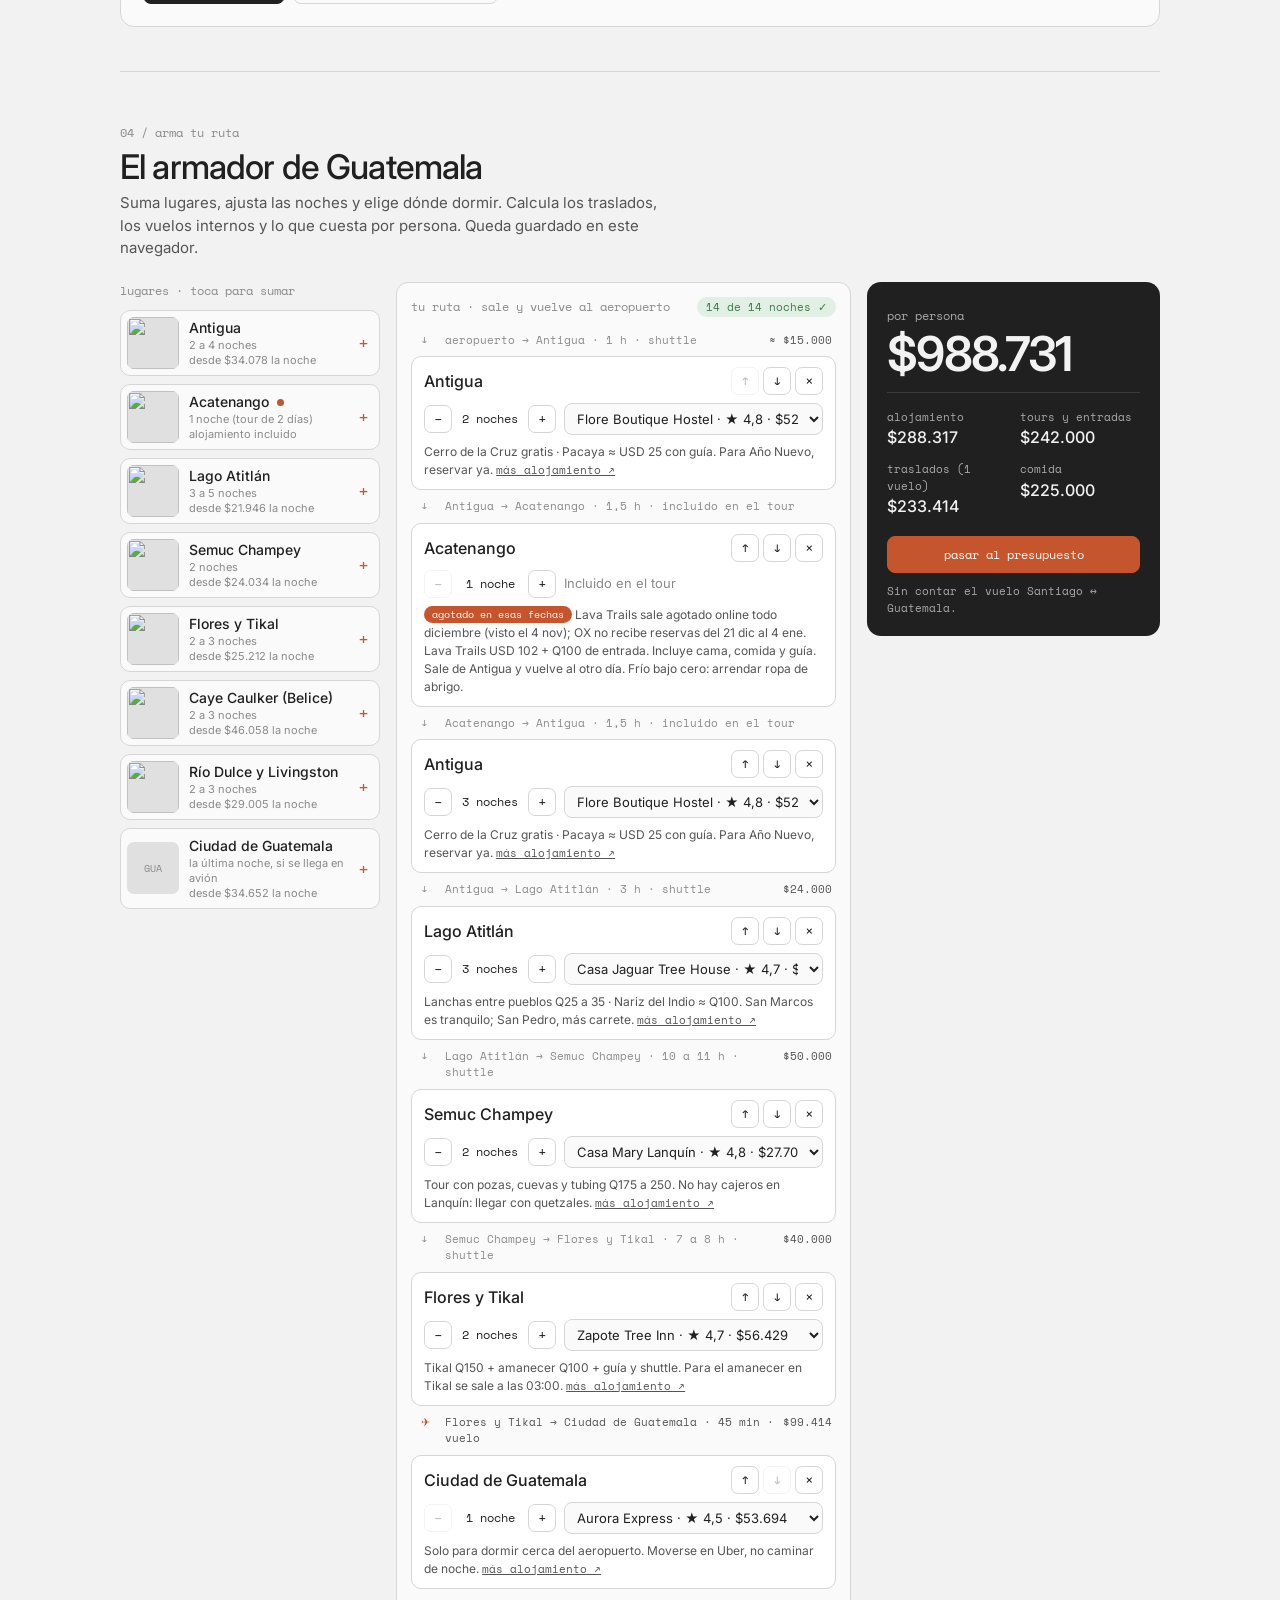
==== commit 54d78856: "Tres rutas para la Austral larga y fotos en toda la presentación Prep: tres rutas (la completa, la t" ====
--- a/agencia/prep/index.html
+++ b/agencia/prep/index.html
@@ -10,7 +10,7 @@
   <link rel="preconnect" href="https://fonts.googleapis.com">
   <link rel="preconnect" href="https://fonts.gstatic.com" crossorigin>
   <link href="https://fonts.googleapis.com/css2?family=Inter:wght@400;500;600&family=Space+Mono:wght@400;700&display=swap" rel="stylesheet">
-  <link rel="stylesheet" href="prep.css?v=23">
+  <link rel="stylesheet" href="prep.css?v=24">
   <!-- Plan A (Austral + Guatemala) o plan B (playa + Austral larga): se marca antes de pintar para que no parpadee -->
   <script>
     (function () {
@@ -112,6 +112,7 @@
     <a href="#playa" data-solo="b">playa</a>
     <a href="#black-friday" data-solo="b">black friday</a>
     <a href="#austral-larga" data-solo="b">austral larga</a>
+    <a href="#tres-rutas" data-solo="b">tres rutas</a>
     <a href="#presupuesto-b" data-solo="b">presupuesto</a>
     <a href="#datos-b" data-solo="b">datos</a>
     <a href="#compra-b" data-solo="b">junta</a>
@@ -548,18 +549,27 @@
       <div class="sub-cabeza">
         <span class="etiqueta">el auto · 14 días, retiro y devolución en el aeropuerto</span>
         <h3>Arriendo en Balmaceda, en temporada alta</h3>
-        <p class="bajada">Precio total por los 14 días, con cancelación gratis. Se divide a la mitad. El que se elige pasa al presupuesto con su bencina (~2.100 km).</p>
+        <p class="bajada">Precio total por los 14 días, con cancelación gratis. Se divide a la mitad. El que se elige pasa al presupuesto con su bencina (<span data-b-km>~2.100</span> km, según la ruta).</p>
       </div>
       <div class="tarjetas" id="b-lista-autos"></div>
       <p class="nota" data-b-ojo-autos></p>
 
-      <div class="sub-cabeza">
-        <span class="etiqueta">la ruta · 15 días, 14 noches</span>
-        <h3>Hasta el fin del camino y la vuelta al lago</h3>
+      <!-- Tres rutas para los mismos 14 días: se elige una y todo lo de abajo la sigue -->
+      <div class="sub-cabeza" id="tres-rutas">
+        <span class="etiqueta">tres rutas · las mismas fechas, distintos gustos</span>
+        <h3>¿Por dónde nos vamos?</h3>
+        <p class="bajada">Las tres salen y vuelven a Balmaceda y pasan el 31 en el Valle Chacabuco. Cambian lo que se maneja, lo que se camina y dónde se duerme. Toca "elegir": el día a día, las noches, las reservas y el presupuesto se arman con esa.</p>
+      </div>
+      <div class="rutas-b" id="b-rutas"></div>
+      <div class="tabla-marco"><table class="tabla rutas-tabla" id="b-rutas-tabla"></table></div>
+
+      <div class="sub-cabeza">
+        <span class="etiqueta">la ruta elegida · 15 días, 14 noches</span>
+        <h3 data-b-ruta-titulo>Hasta el fin del camino</h3>
       </div>
       <div class="tramos-austral" aria-label="Tramos de la Carretera Austral">
         <div class="tramo-a hecho"><span class="etiqueta">2025 ✓</span><strong>Puerto Montt → Cerro Castillo</strong></div>
-        <div class="tramo-a nuevo"><span class="etiqueta">2026 · lo nuevo</span><strong>Cerro Castillo → Villa O'Higgins → Chile Chico</strong></div>
+        <div class="tramo-a nuevo"><span class="etiqueta">2026 · lo nuevo</span><strong data-b-ruta-tramo>Cerro Castillo → Villa O'Higgins → Chile Chico</strong></div>
       </div>
       <div class="explorador" id="b-explorador-austral">
         <div class="explorador-lista">
@@ -603,7 +613,7 @@
         </div>
         <div class="aviso">
           <span class="etiqueta">bencina</span>
-          <p>Hay en Río Tranquilo, Cochrane, Villa O'Higgins y Chile Chico. <strong>En Tortel no hay.</strong> Llenar siempre y llevar un bidón de 20 litros.</p>
+          <p>Hay en Río Tranquilo, Cochrane, Villa O'Higgins y Chile Chico. <strong>En Tortel no hay.</strong> En Argentina, Bajo Caracoles y Gregores a veces se quedan sin. Llenar siempre y llevar un bidón de 20 litros.</p>
         </div>
         <div class="aviso">
           <span class="etiqueta">temporada alta</span>
@@ -716,12 +726,12 @@
     <span class="tv-total"><span class="tv-punto" id="tv-punto"></span><span id="tv-total"></span><span class="tv-pp">c/u</span></span>
   </a>
 
-  <script src="datos.js?v=23"></script>
-  <script src="datos-b.js?v=23"></script>
-  <script src="lugares.js?v=23"></script>
-  <script src="fotos-panoramas.js?v=23"></script>
-  <script src="prep.js?v=23"></script>
-  <script src="plan-b.js?v=23"></script>
-  <script src="visor.js?v=23"></script>
+  <script src="datos.js?v=24"></script>
+  <script src="datos-b.js?v=24"></script>
+  <script src="lugares.js?v=24"></script>
+  <script src="fotos-panoramas.js?v=24"></script>
+  <script src="prep.js?v=24"></script>
+  <script src="plan-b.js?v=24"></script>
+  <script src="visor.js?v=24"></script>
 </body>
 </html>
--- a/agencia/prep/prep.css
+++ b/agencia/prep/prep.css
@@ -1196,3 +1196,28 @@
 .parada-fotos span { position: absolute; inset: 0; display: grid; place-items: center; background: rgba(0, 0, 0, 0.5); color: #fff; font-family: 'Space Mono', monospace; font-size: 11px; }
 .fotos-hotel { display: inline-block; margin-top: 4px; }
 .bf-tabla th { white-space: nowrap; }
+
+/* ---------- Tres rutas del plan B (v24) ---------- */
+.rutas-b { display: grid; grid-template-columns: repeat(auto-fit, minmax(min(100%, 300px), 1fr)); gap: 14px; margin-bottom: 14px; }
+.ruta-b { position: relative; background: var(--blanco); border: 1px solid var(--borde); border-top: 4px solid var(--color-ruta, var(--acento)); border-radius: 12px; padding: 14px 16px; display: flex; flex-direction: column; gap: 10px; font-size: 14px; color: var(--texto-2); }
+.ruta-b .galeria-caja { margin: -14px -16px 0; }
+.ruta-b .galeria { border-radius: 8px 8px 0 0; }
+.ruta-b .sellos { position: absolute; top: 12px; left: 12px; z-index: 3; display: flex; gap: 6px; }
+.ruta-b .sello { font-family: 'Space Mono', monospace; font-size: 10px; text-transform: uppercase; letter-spacing: 0.06em; background: var(--color-ruta, var(--negro)); color: #fff; padding: 3px 8px; border-radius: 99px; }
+.ruta-b .sello.acento { background: var(--negro); }
+.ruta-b.elegida { box-shadow: 0 0 0 2px var(--color-ruta, var(--acento)); }
+.ruta-b h4 { margin: 0; font-size: 19px; font-weight: 600; letter-spacing: -0.02em; color: var(--negro); }
+.ruta-gancho { margin: 0; line-height: 1.45; }
+.ruta-cifras { display: grid; grid-template-columns: repeat(4, 1fr); gap: 6px; }
+.ruta-cifras div { background: var(--gris); border-radius: 8px; padding: 6px 8px; }
+.ruta-cifras b { display: block; font-family: 'Space Mono', monospace; font-size: 13px; font-weight: 400; color: var(--negro); white-space: nowrap; }
+.ruta-cifras span { font-size: 10px; line-height: 1.2; color: var(--suave); display: block; }
+.ruta-listas { display: grid; grid-template-columns: 1fr 1fr; gap: 10px; }
+.ruta-listas ul { margin: 4px 0 0; padding-left: 16px; font-size: 13px; line-height: 1.45; }
+.ruta-b .acciones { margin-top: auto; }
+.rutas-tabla td.puntos { letter-spacing: 2px; color: var(--acento); font-size: 13px; }
+.noche-vieja.no-calza { opacity: 0.5; }
+@media (max-width: 600px) {
+  .ruta-cifras { grid-template-columns: repeat(2, 1fr); }
+  .ruta-listas { grid-template-columns: 1fr; }
+}
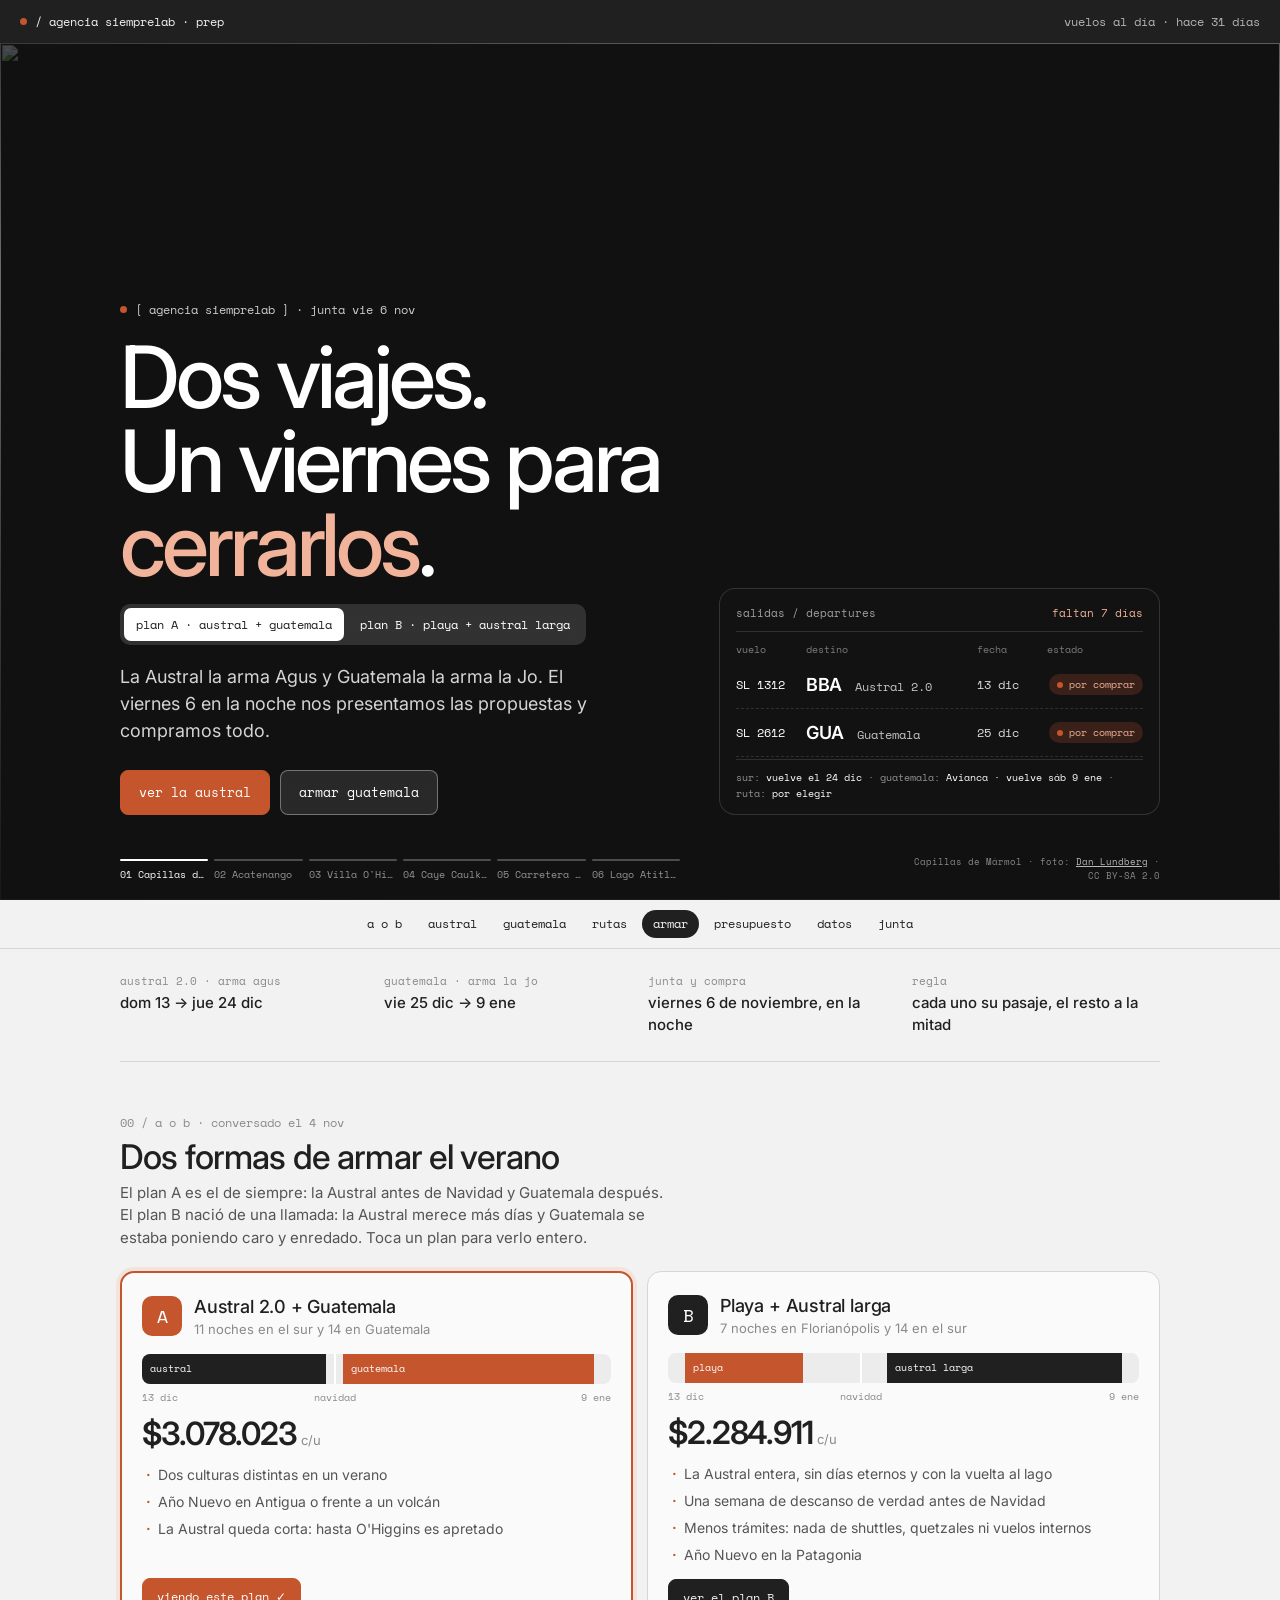
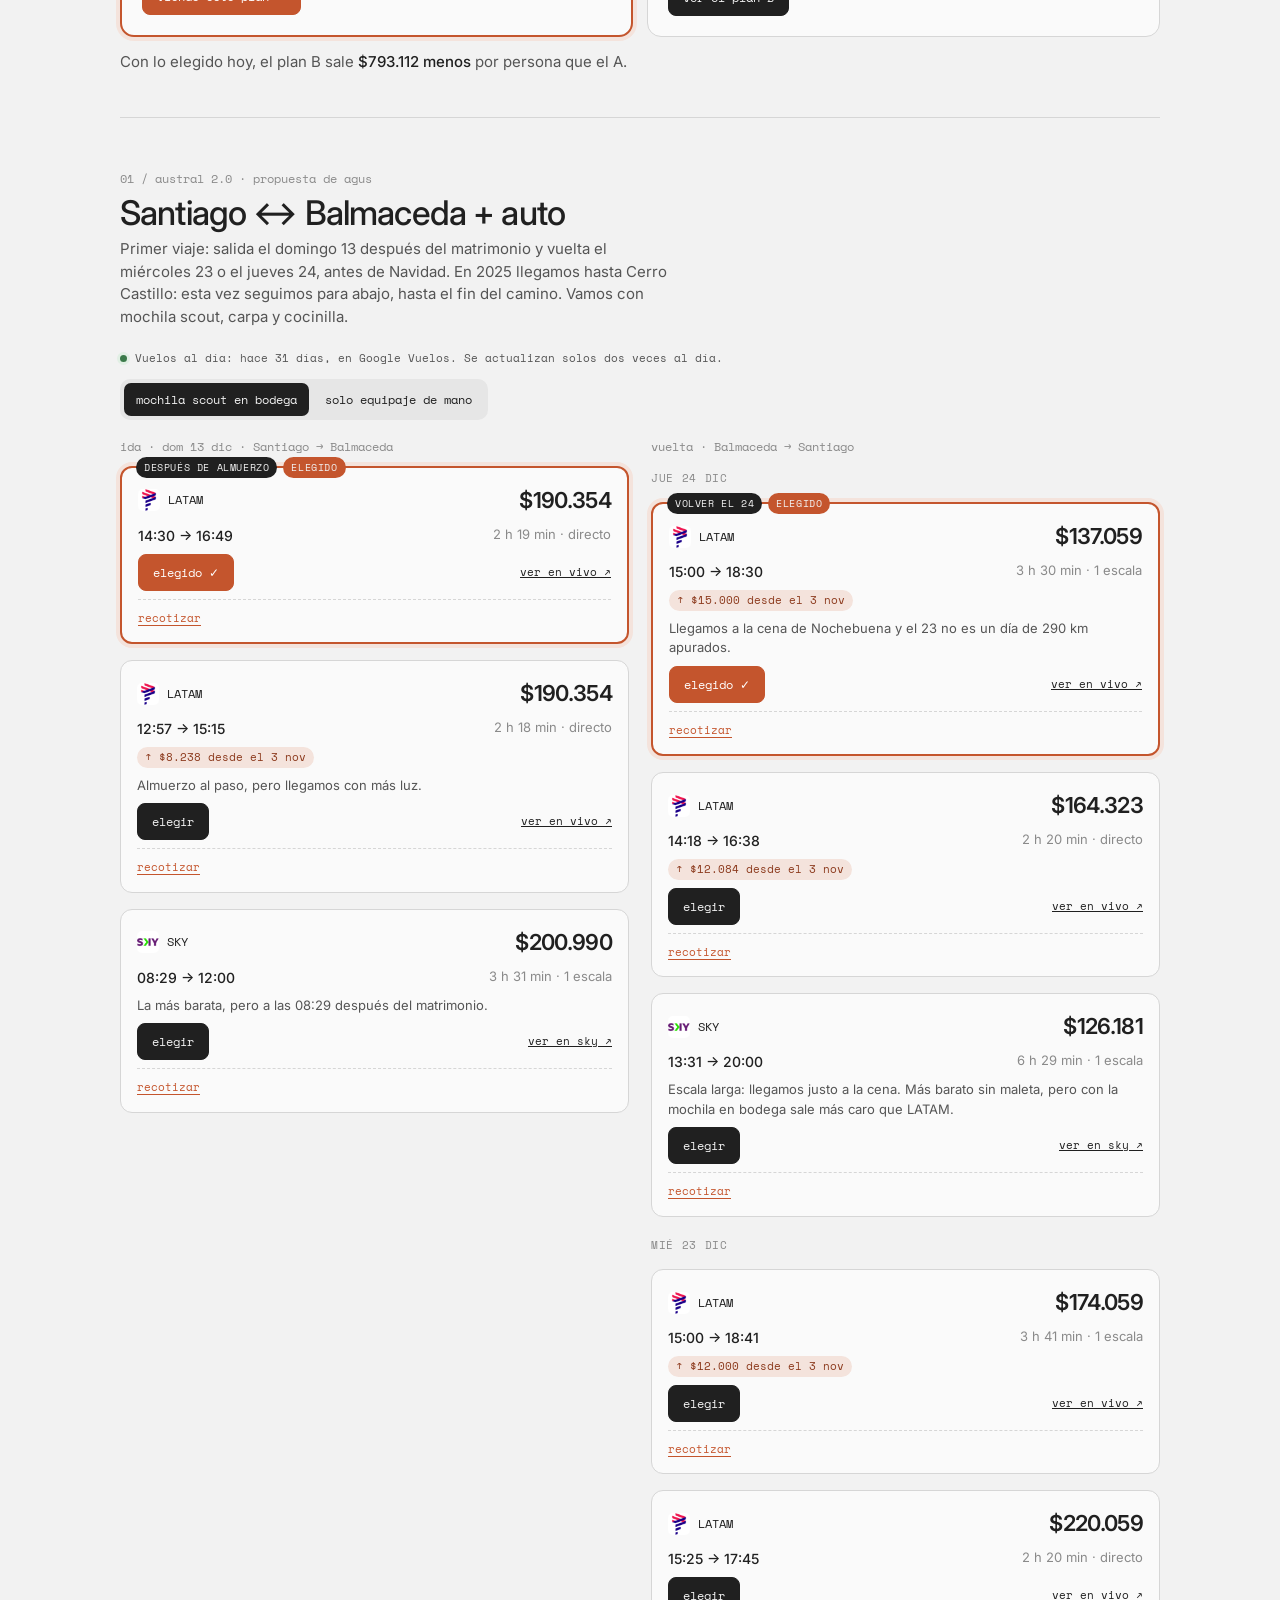
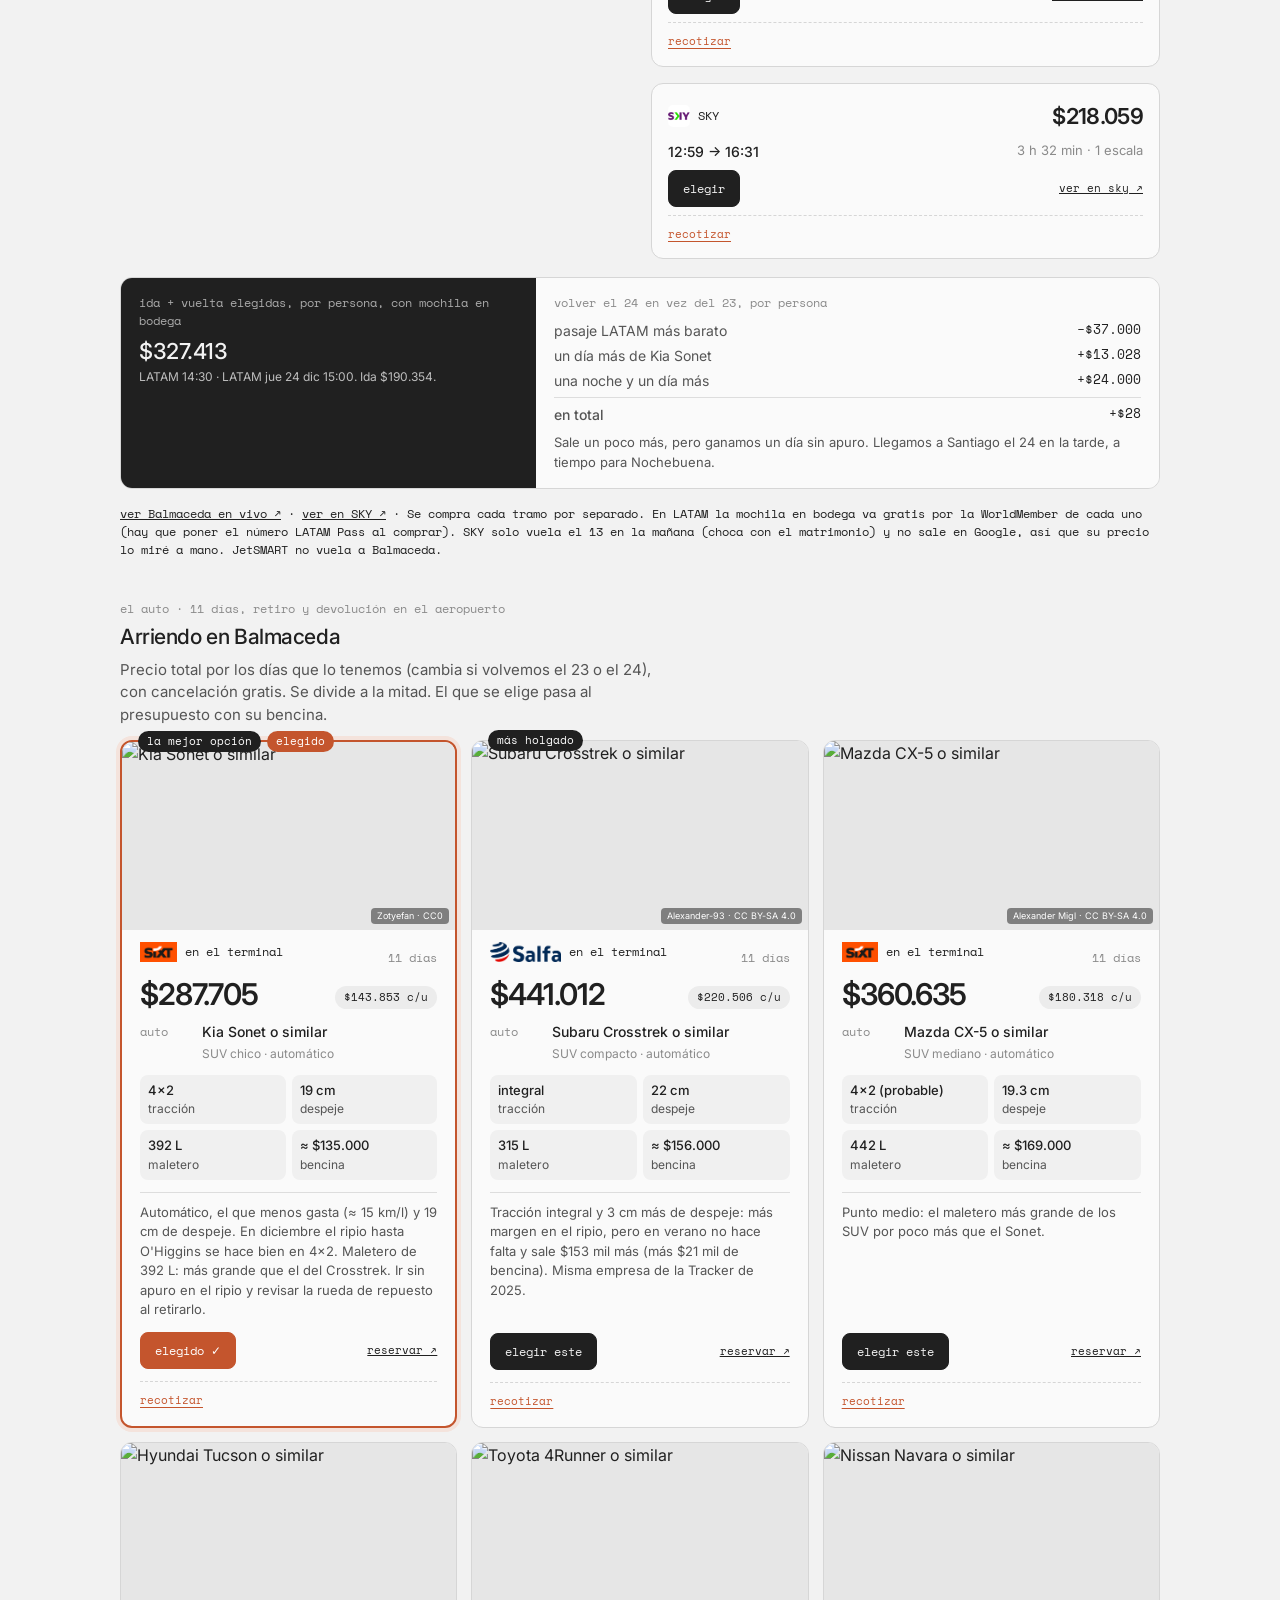
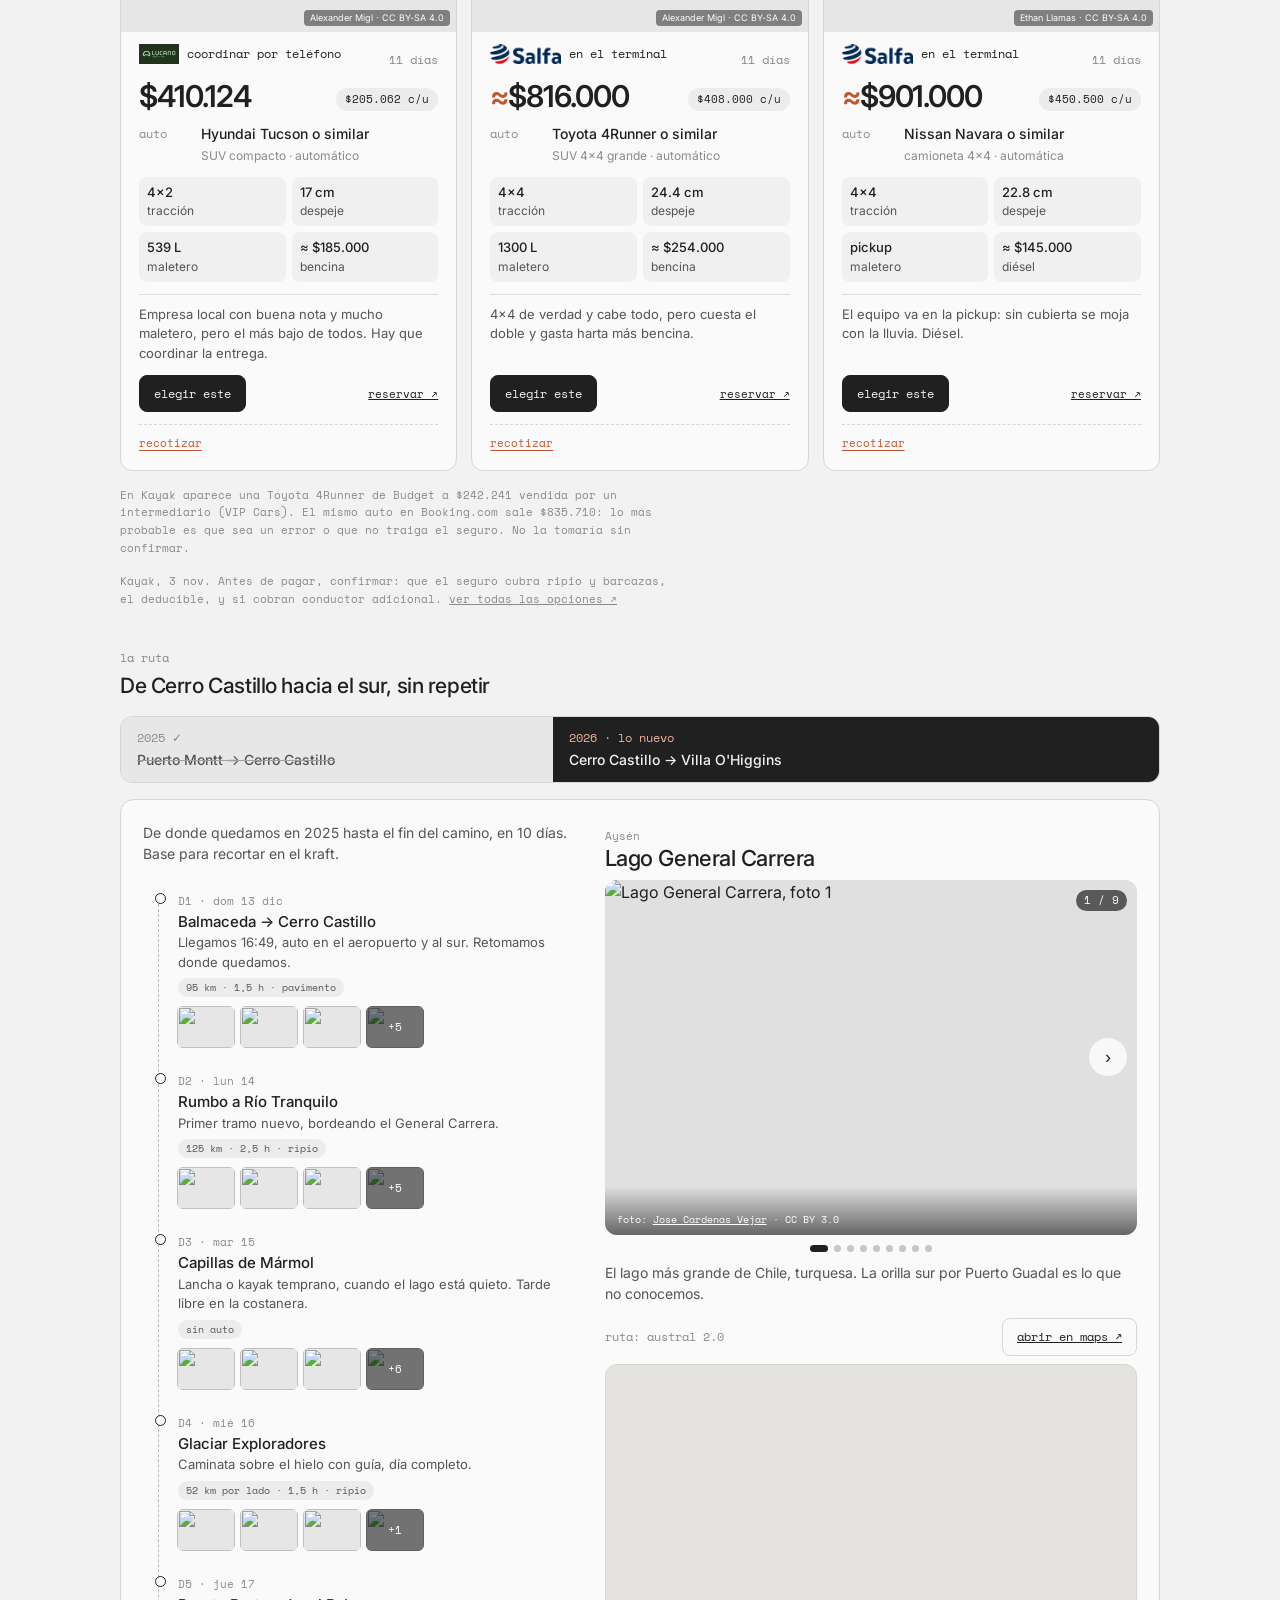
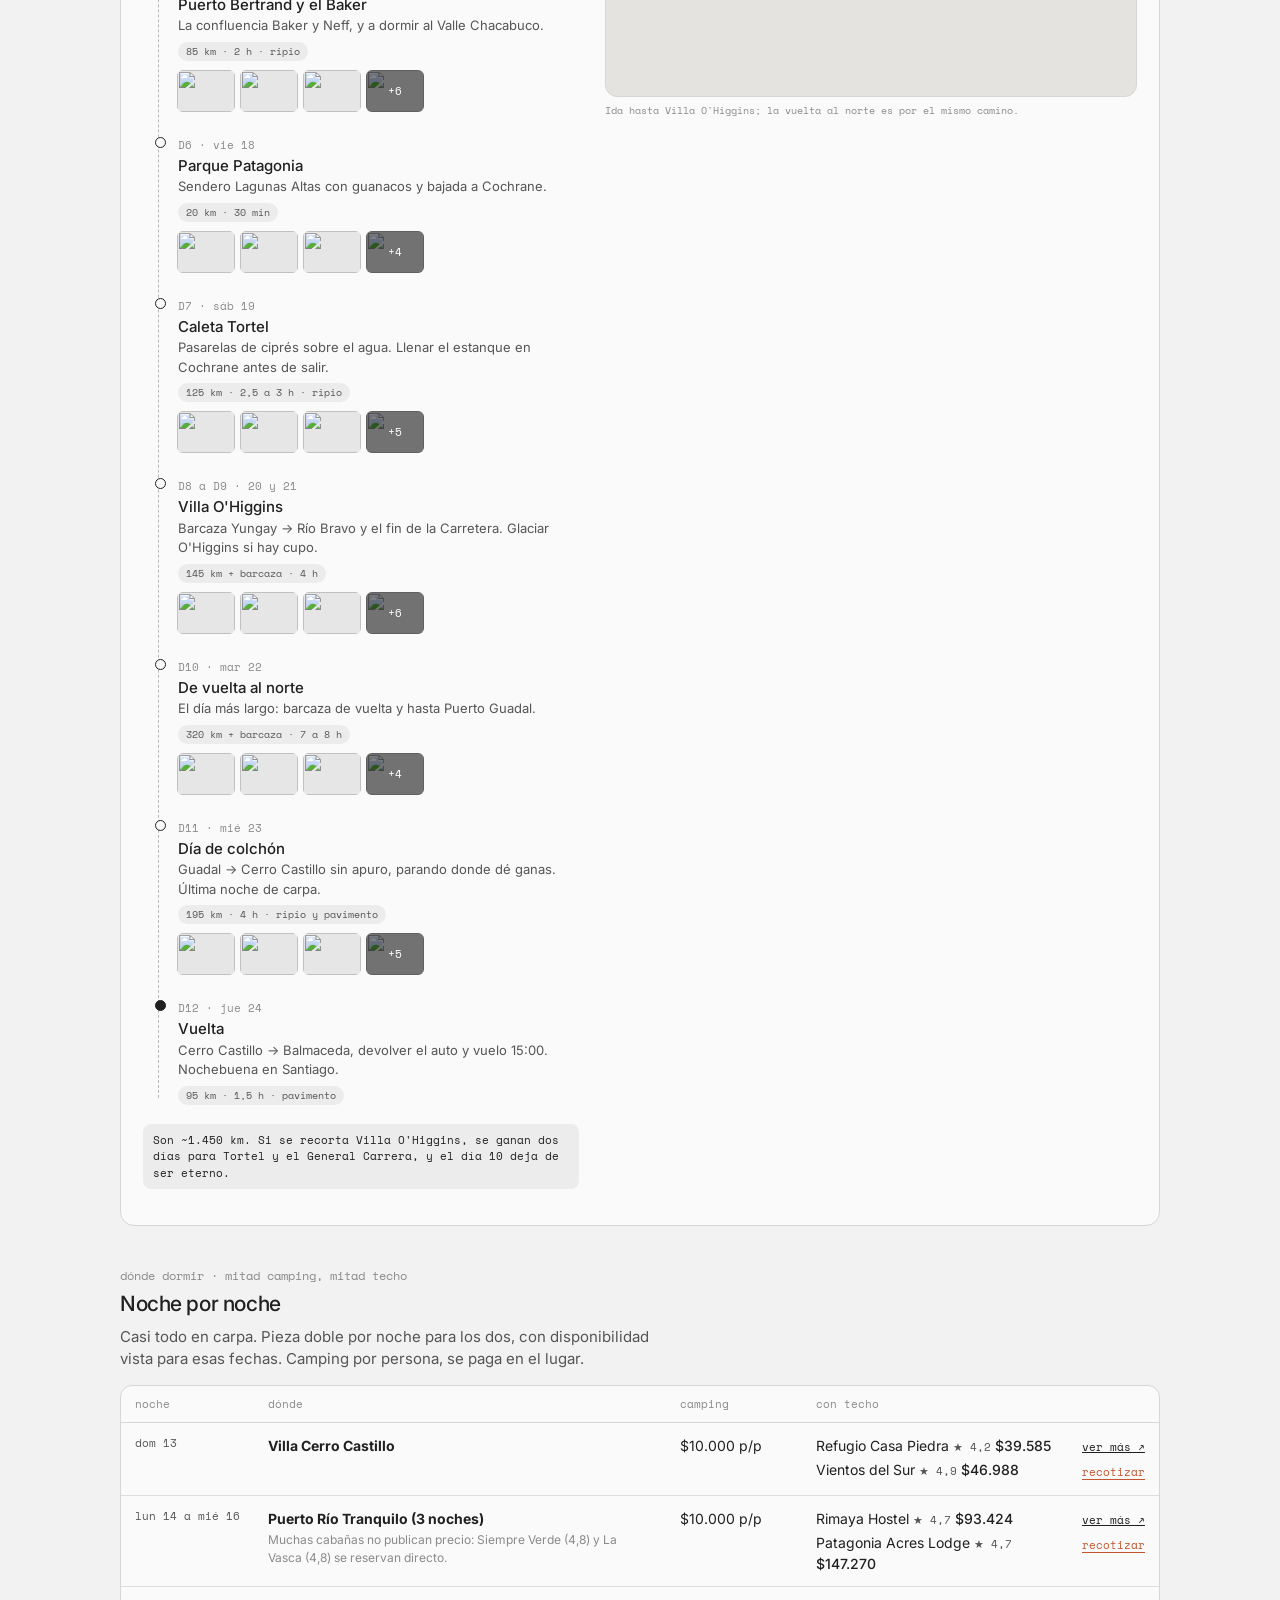
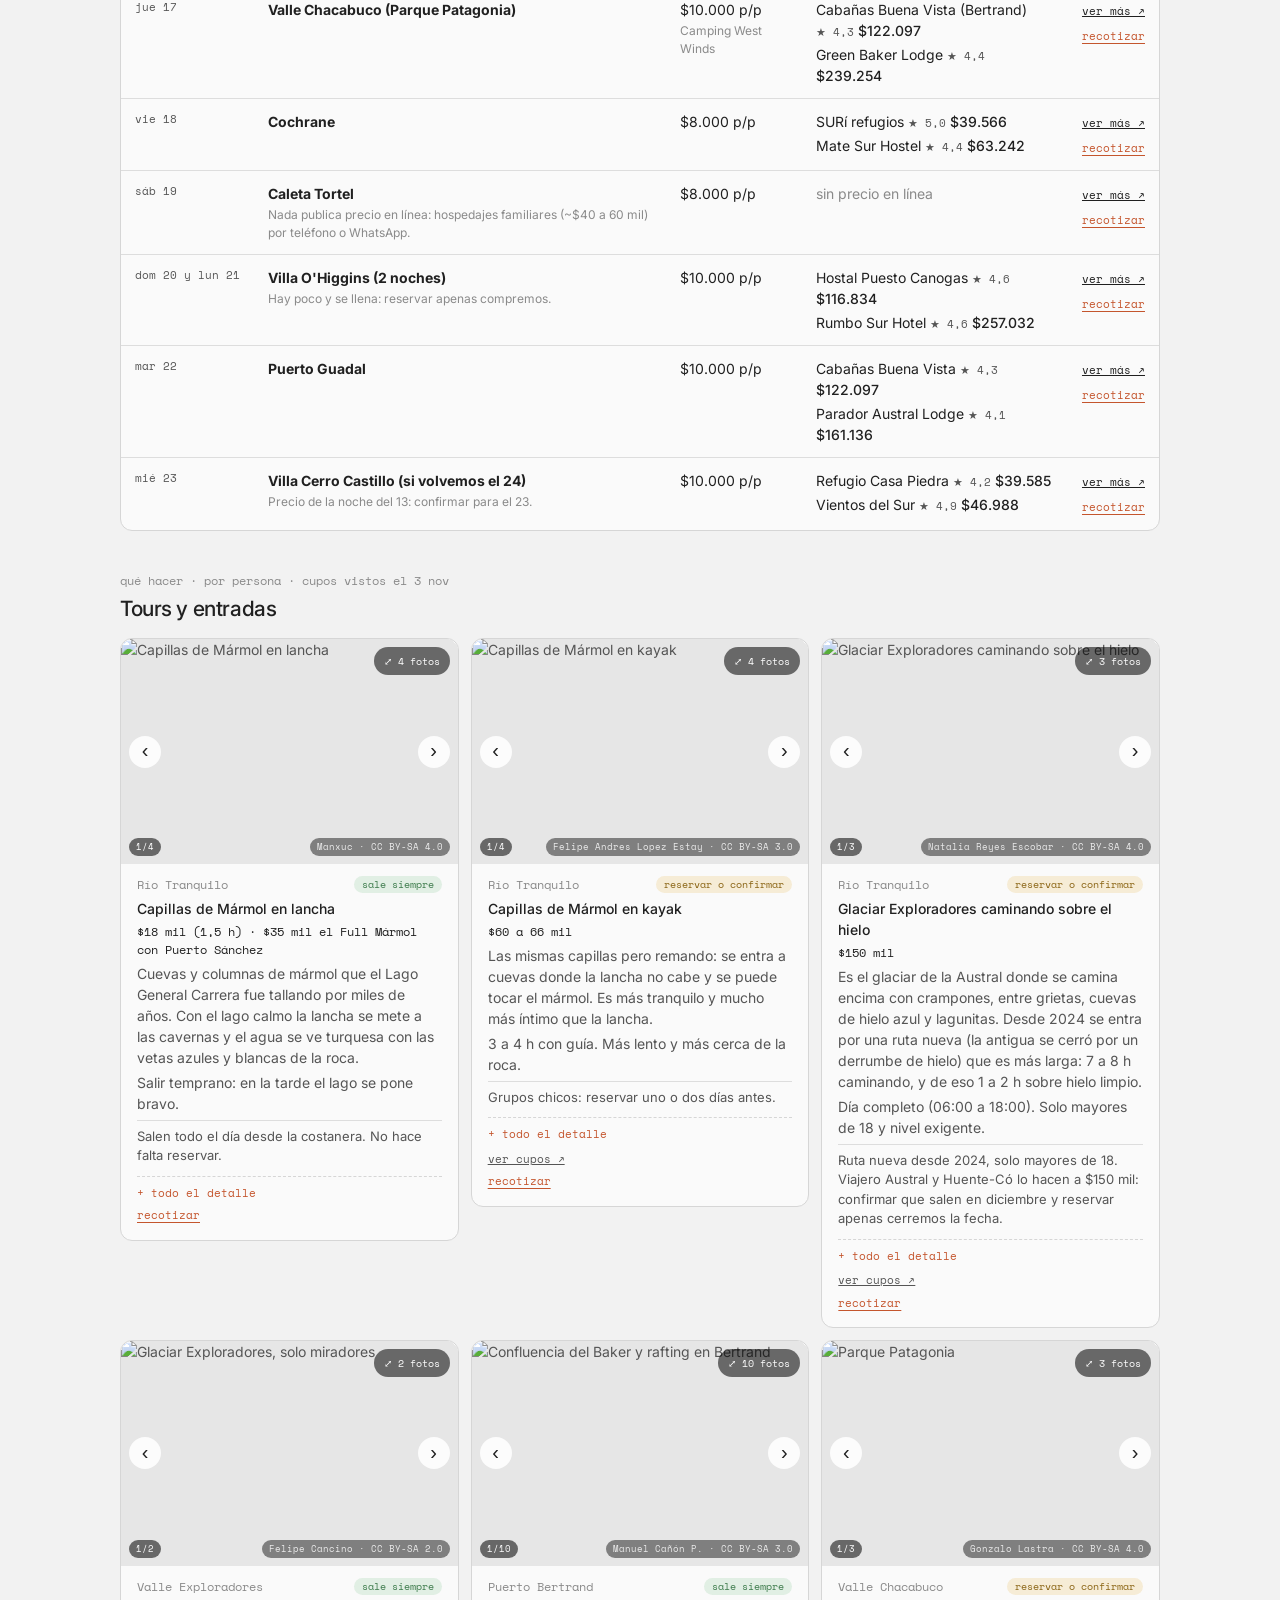
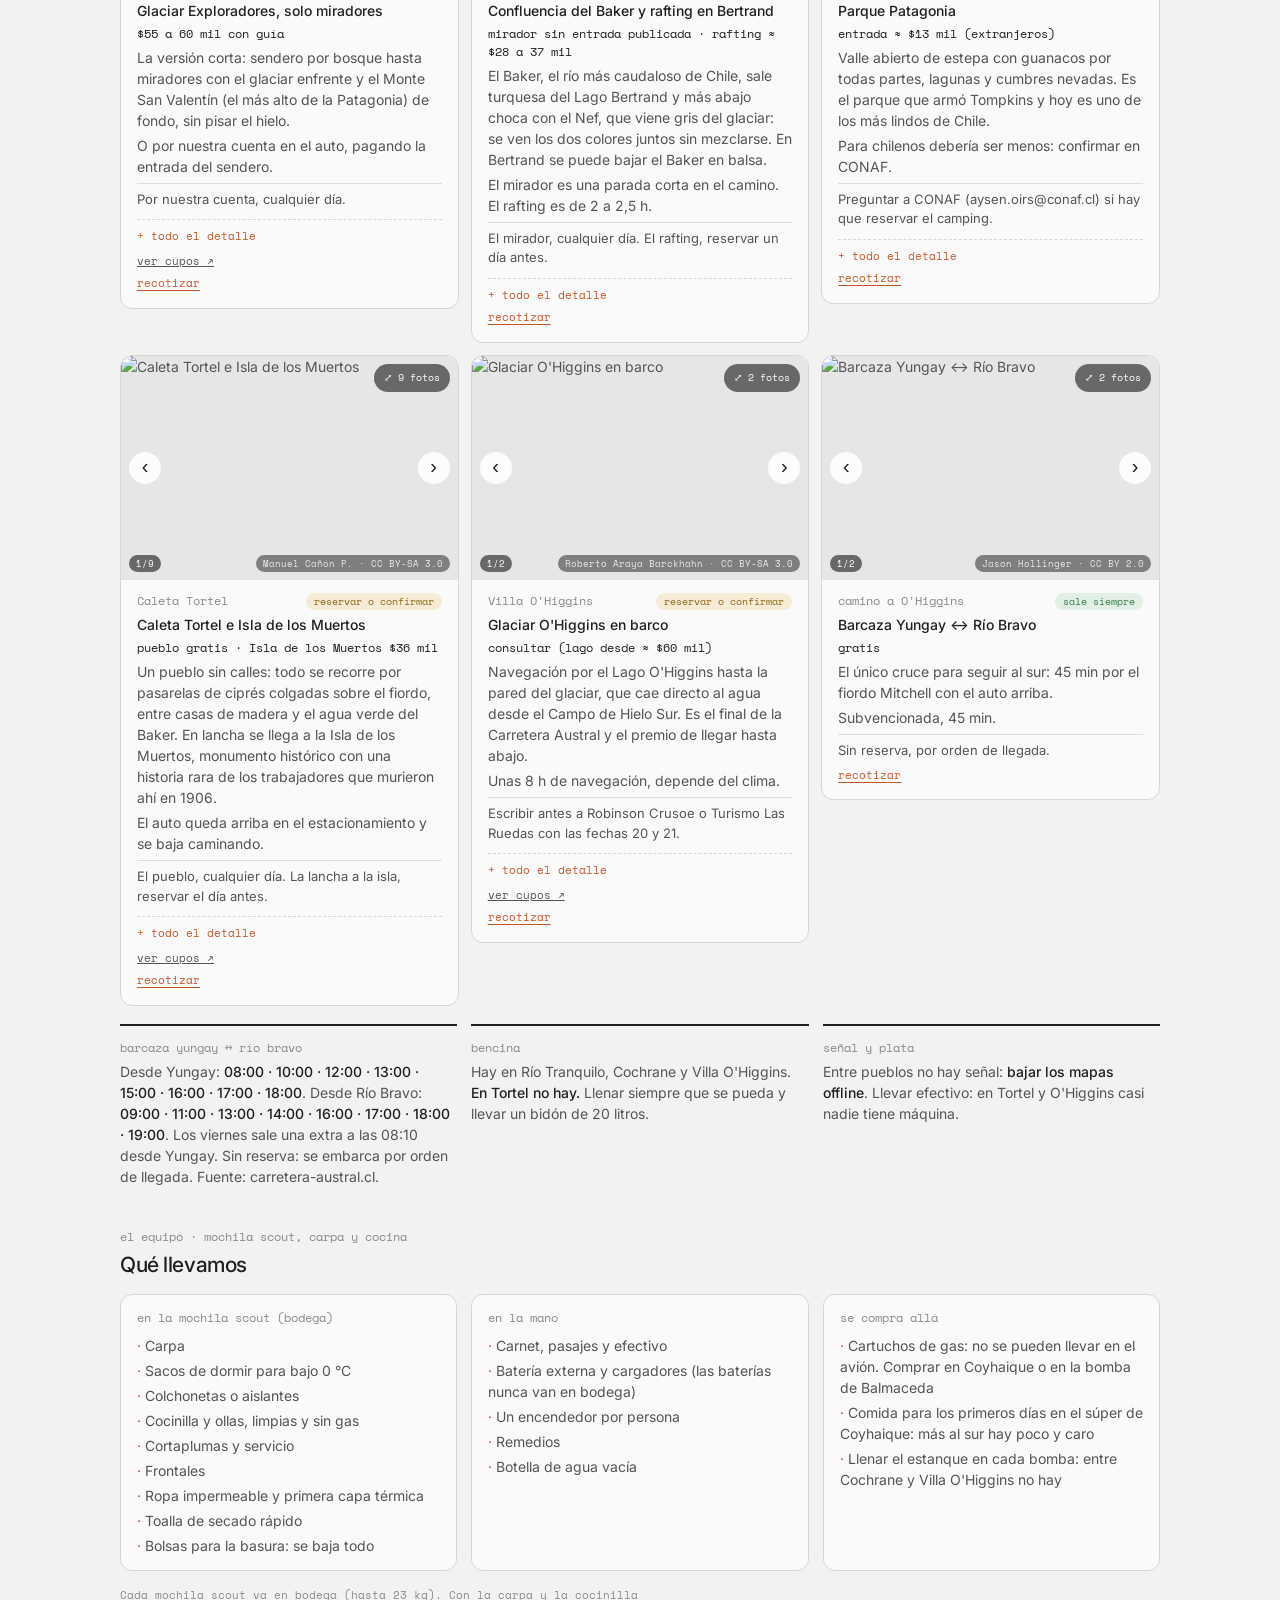
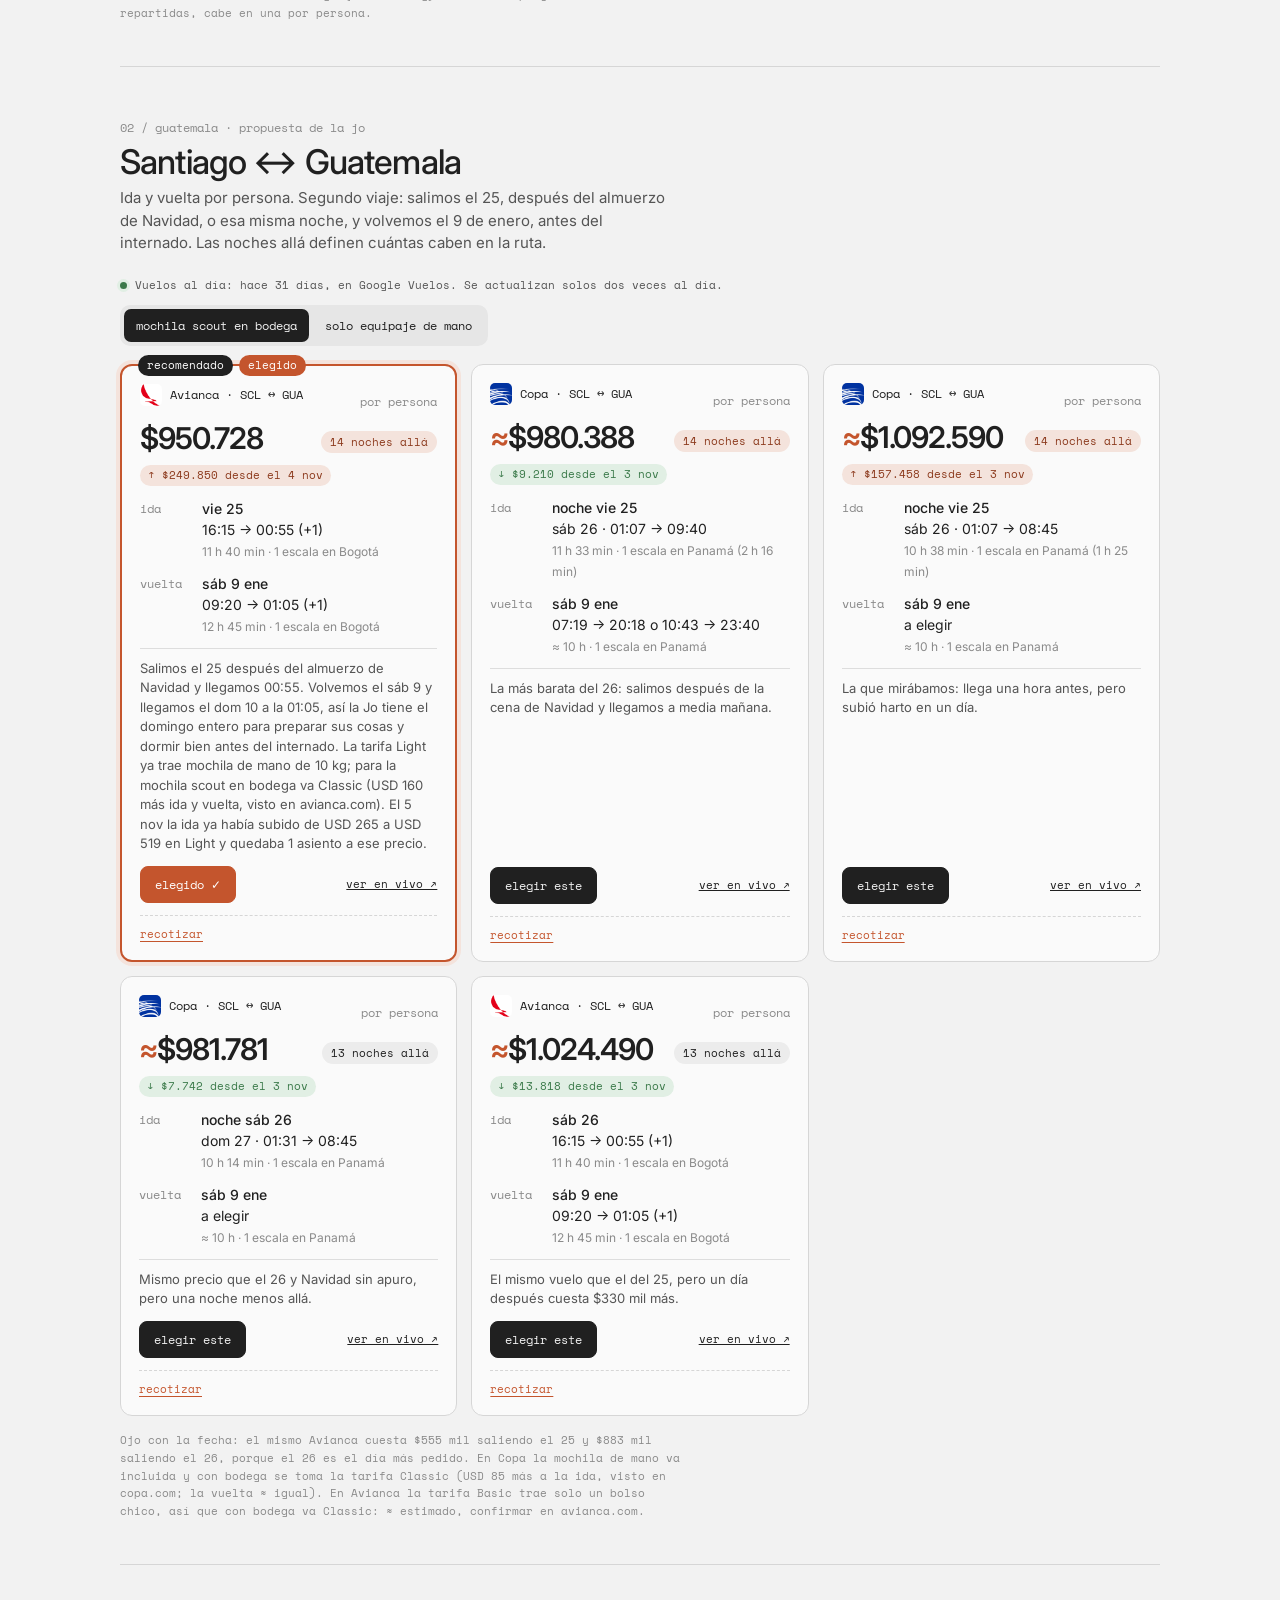
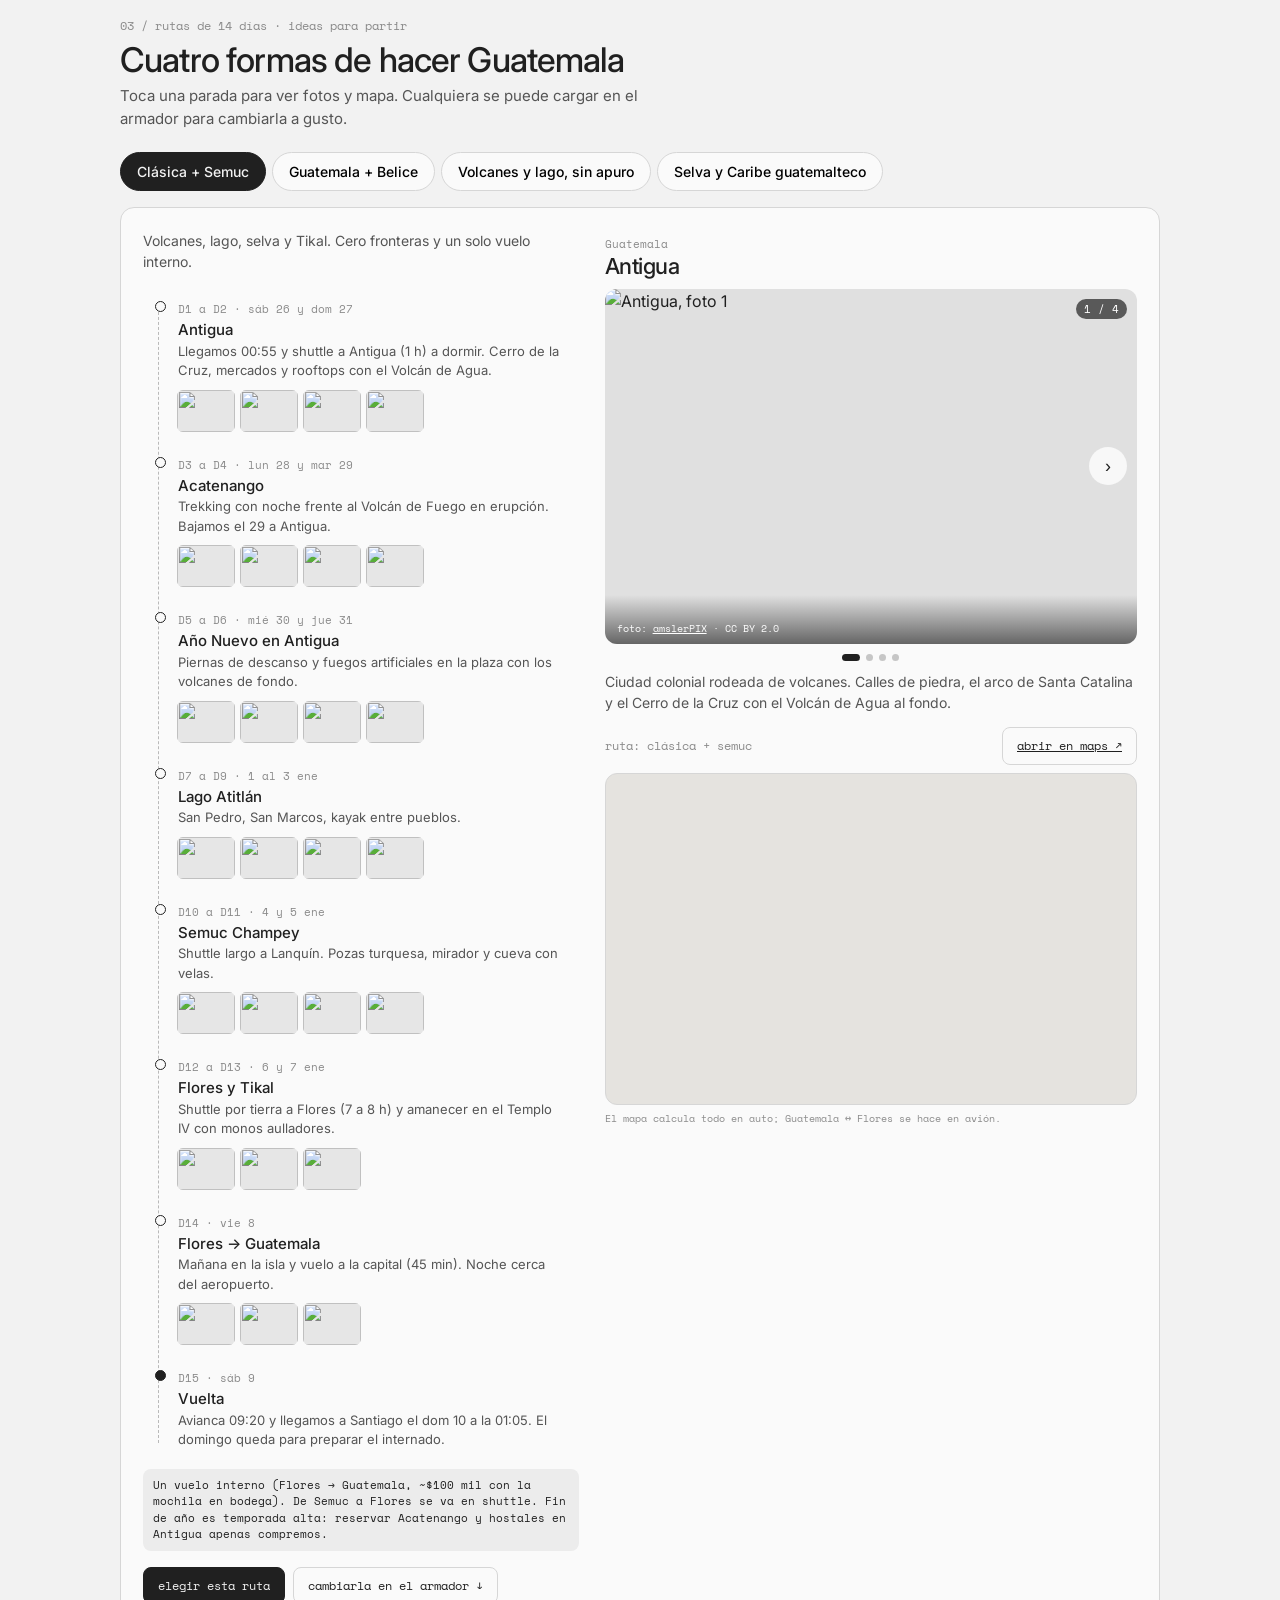
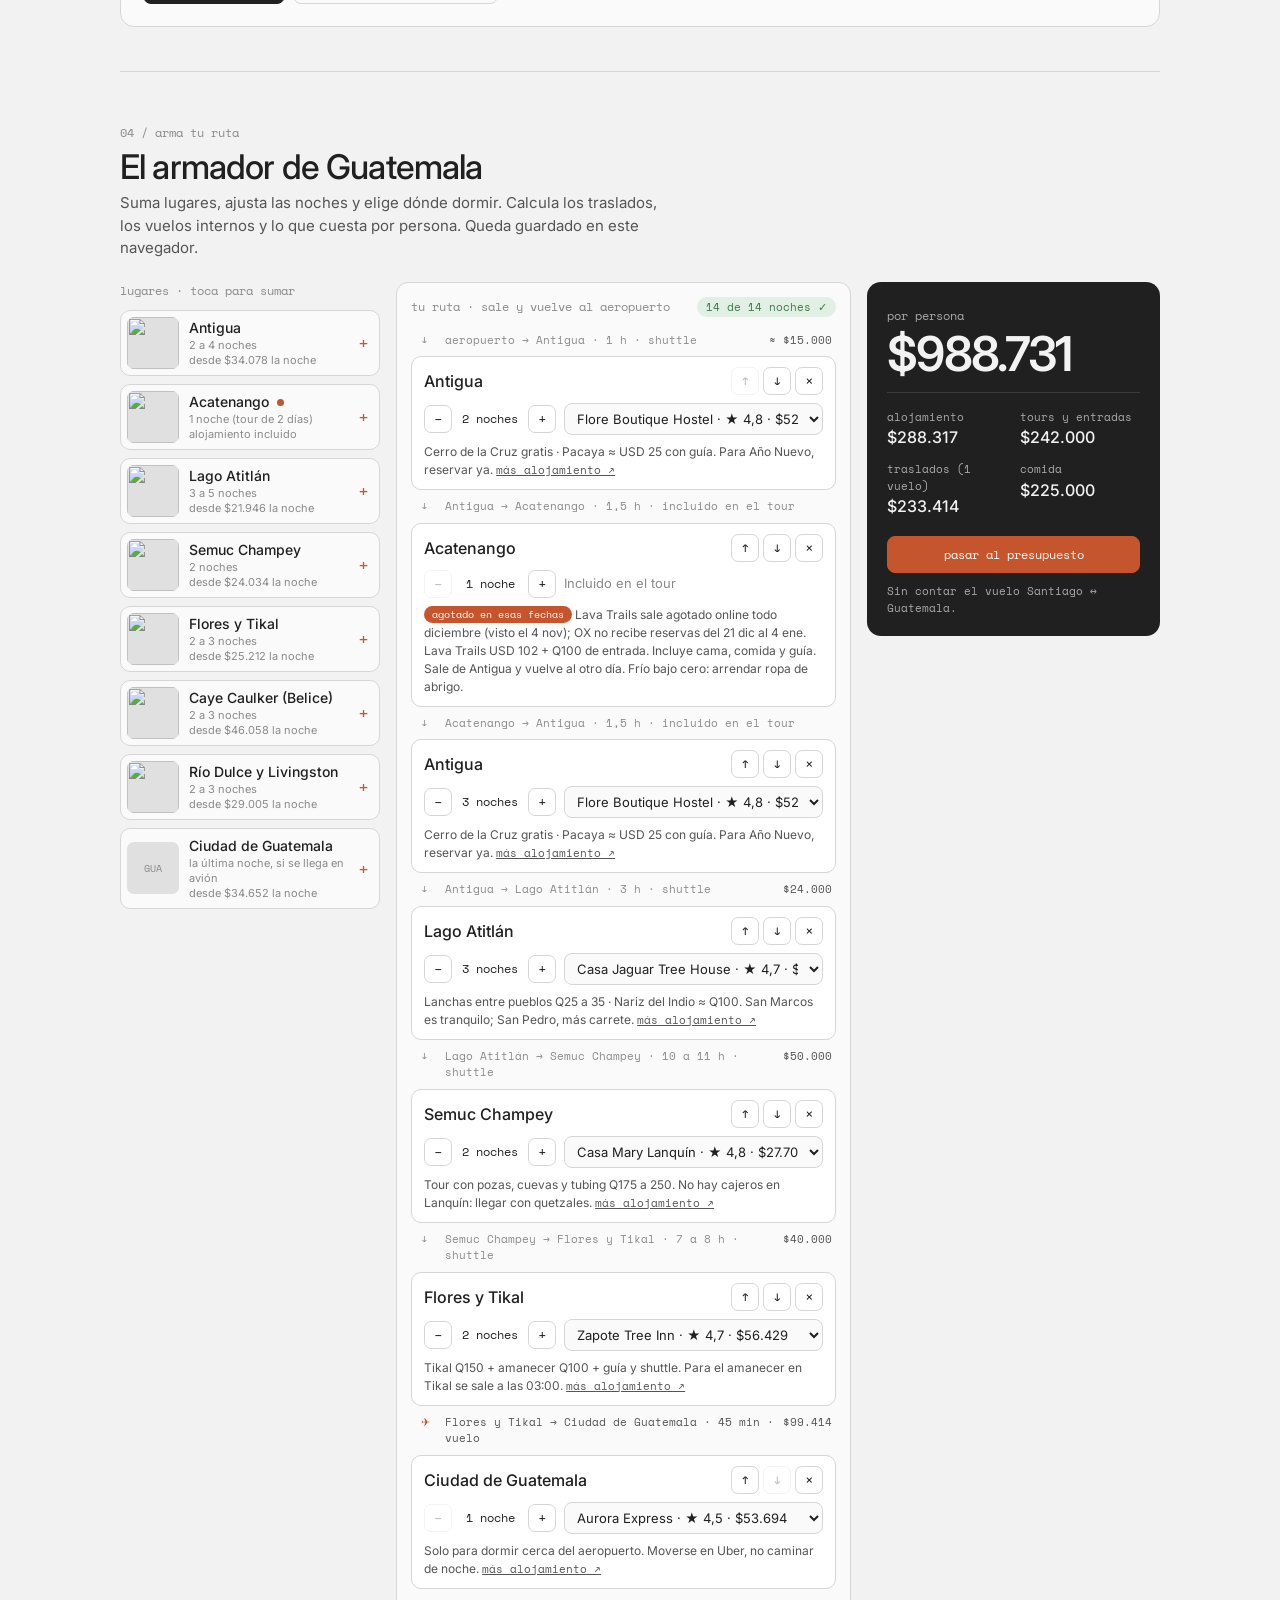
==== commit c097e189: "Prep: recotización 5 nov (Tucson de Lucano más barato, Avianca ida sube a USD 519 en Light) Co-Autho" ====
--- a/agencia/prep/index.html
+++ b/agencia/prep/index.html
@@ -10,7 +10,7 @@
   <link rel="preconnect" href="https://fonts.googleapis.com">
   <link rel="preconnect" href="https://fonts.gstatic.com" crossorigin>
   <link href="https://fonts.googleapis.com/css2?family=Inter:wght@400;500;600&family=Space+Mono:wght@400;700&display=swap" rel="stylesheet">
-  <link rel="stylesheet" href="prep.css?v=24">
+  <link rel="stylesheet" href="prep.css?v=25">
   <!-- Plan A (Austral + Guatemala) o plan B (playa + Austral larga): se marca antes de pintar para que no parpadee -->
   <script>
     (function () {
@@ -726,11 +726,11 @@
     <span class="tv-total"><span class="tv-punto" id="tv-punto"></span><span id="tv-total"></span><span class="tv-pp">c/u</span></span>
   </a>
 
-  <script src="datos.js?v=24"></script>
+  <script src="datos.js?v=25"></script>
   <script src="datos-b.js?v=24"></script>
-  <script src="lugares.js?v=24"></script>
-  <script src="fotos-panoramas.js?v=24"></script>
-  <script src="prep.js?v=24"></script>
+  <script src="lugares.js?v=25"></script>
+  <script src="fotos-panoramas.js?v=25"></script>
+  <script src="prep.js?v=25"></script>
   <script src="plan-b.js?v=24"></script>
   <script src="visor.js?v=24"></script>
 </body>
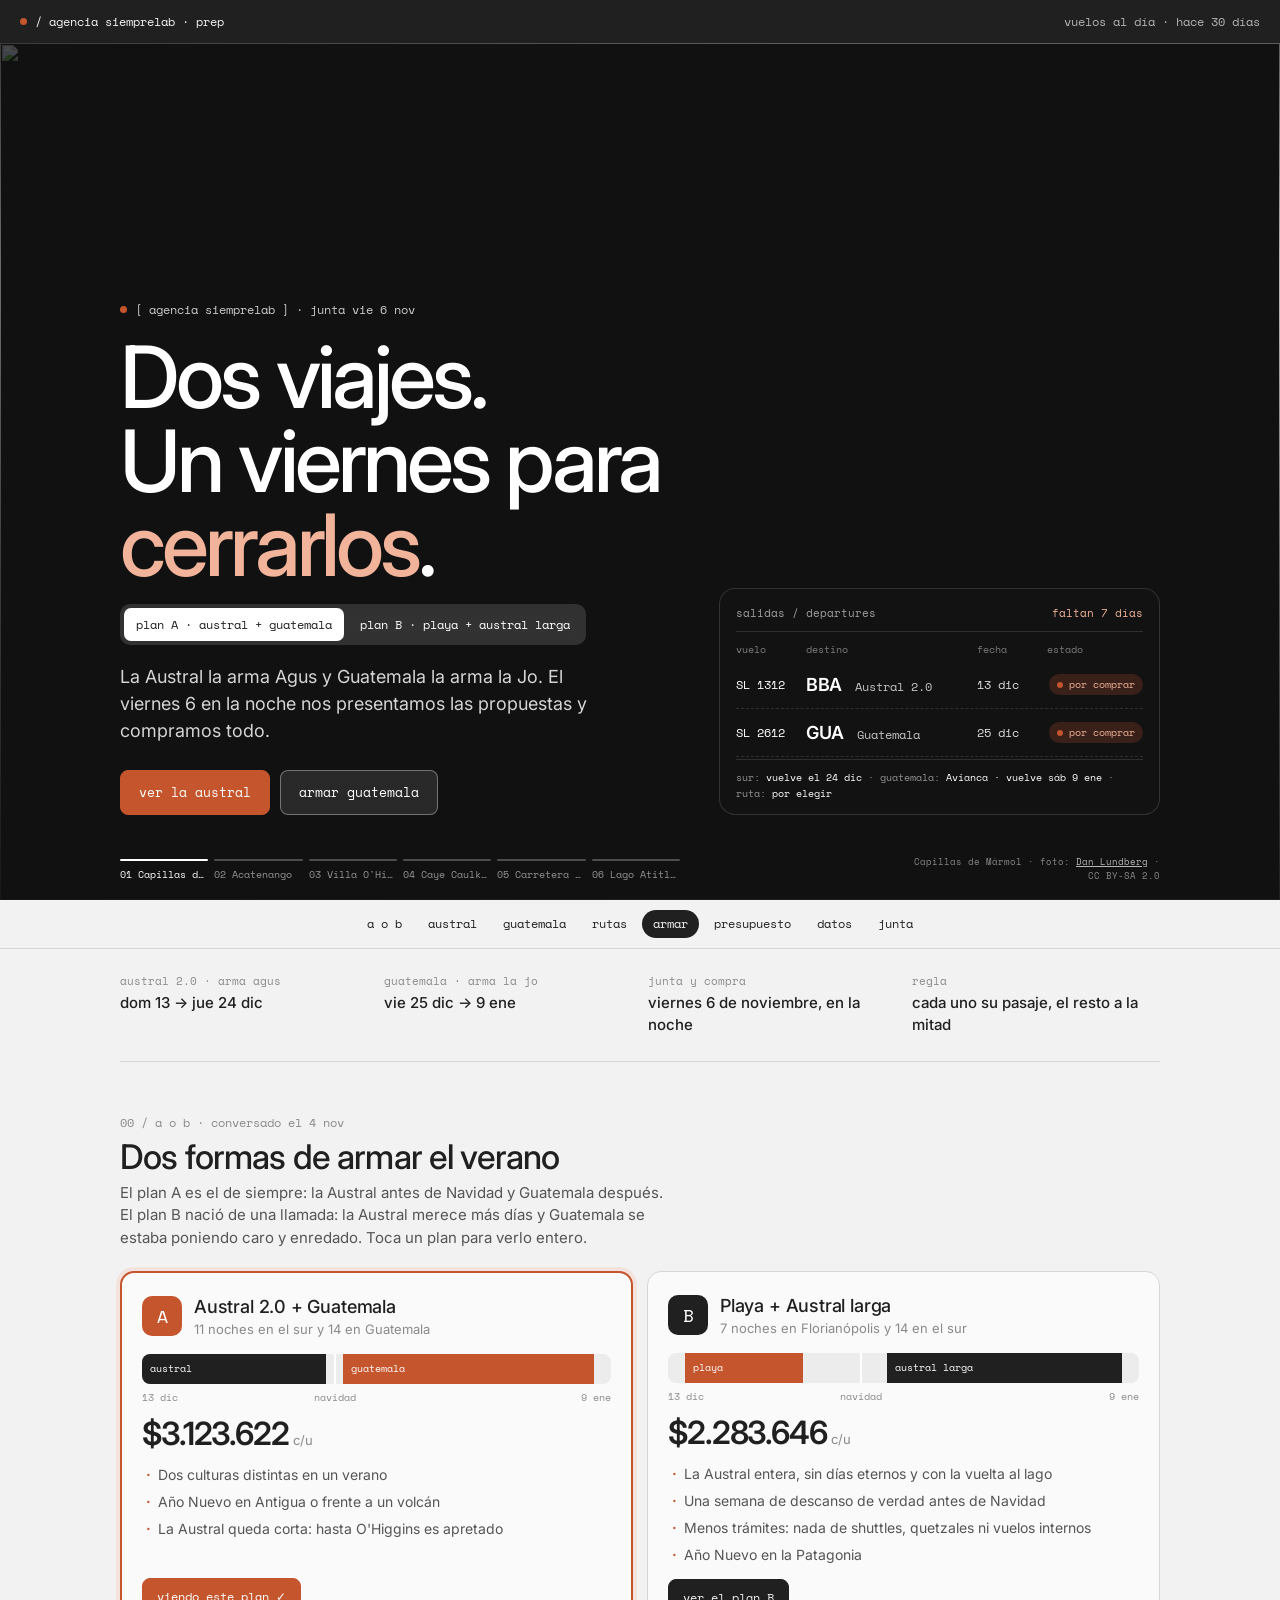
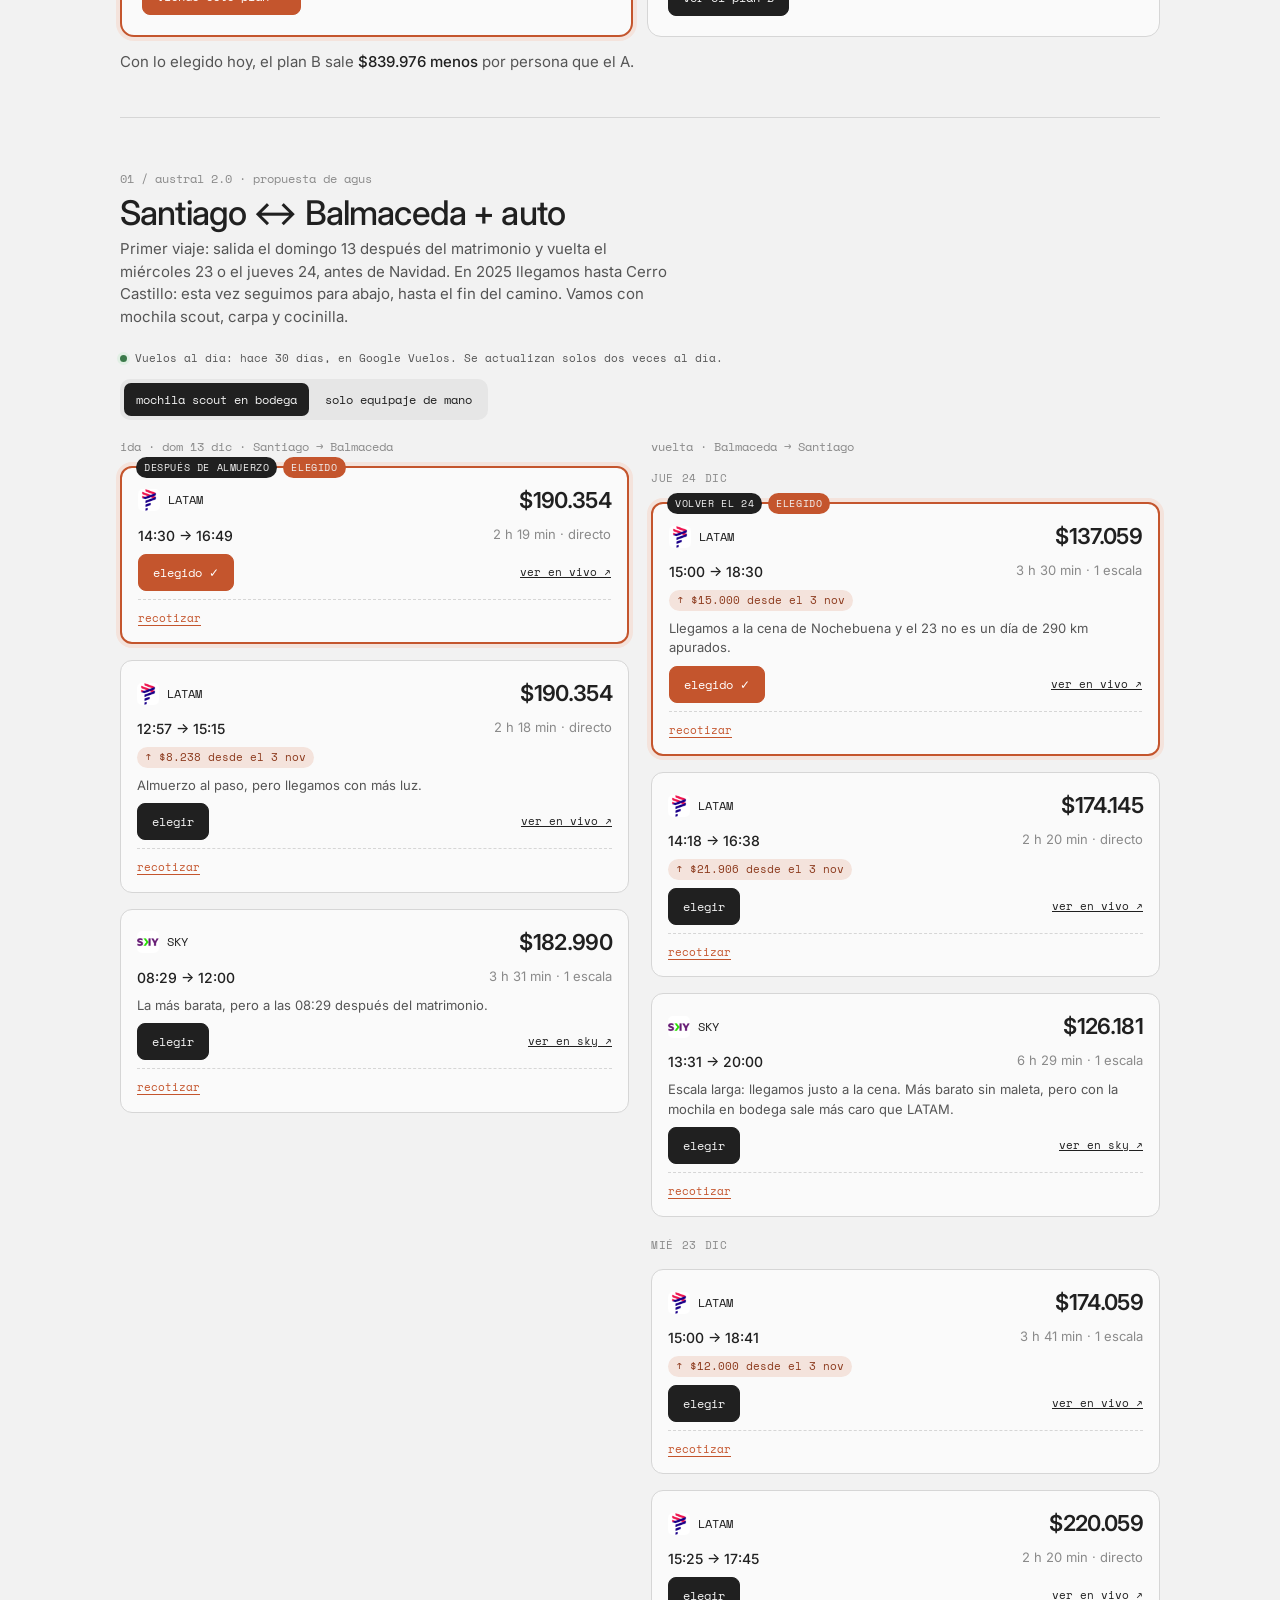
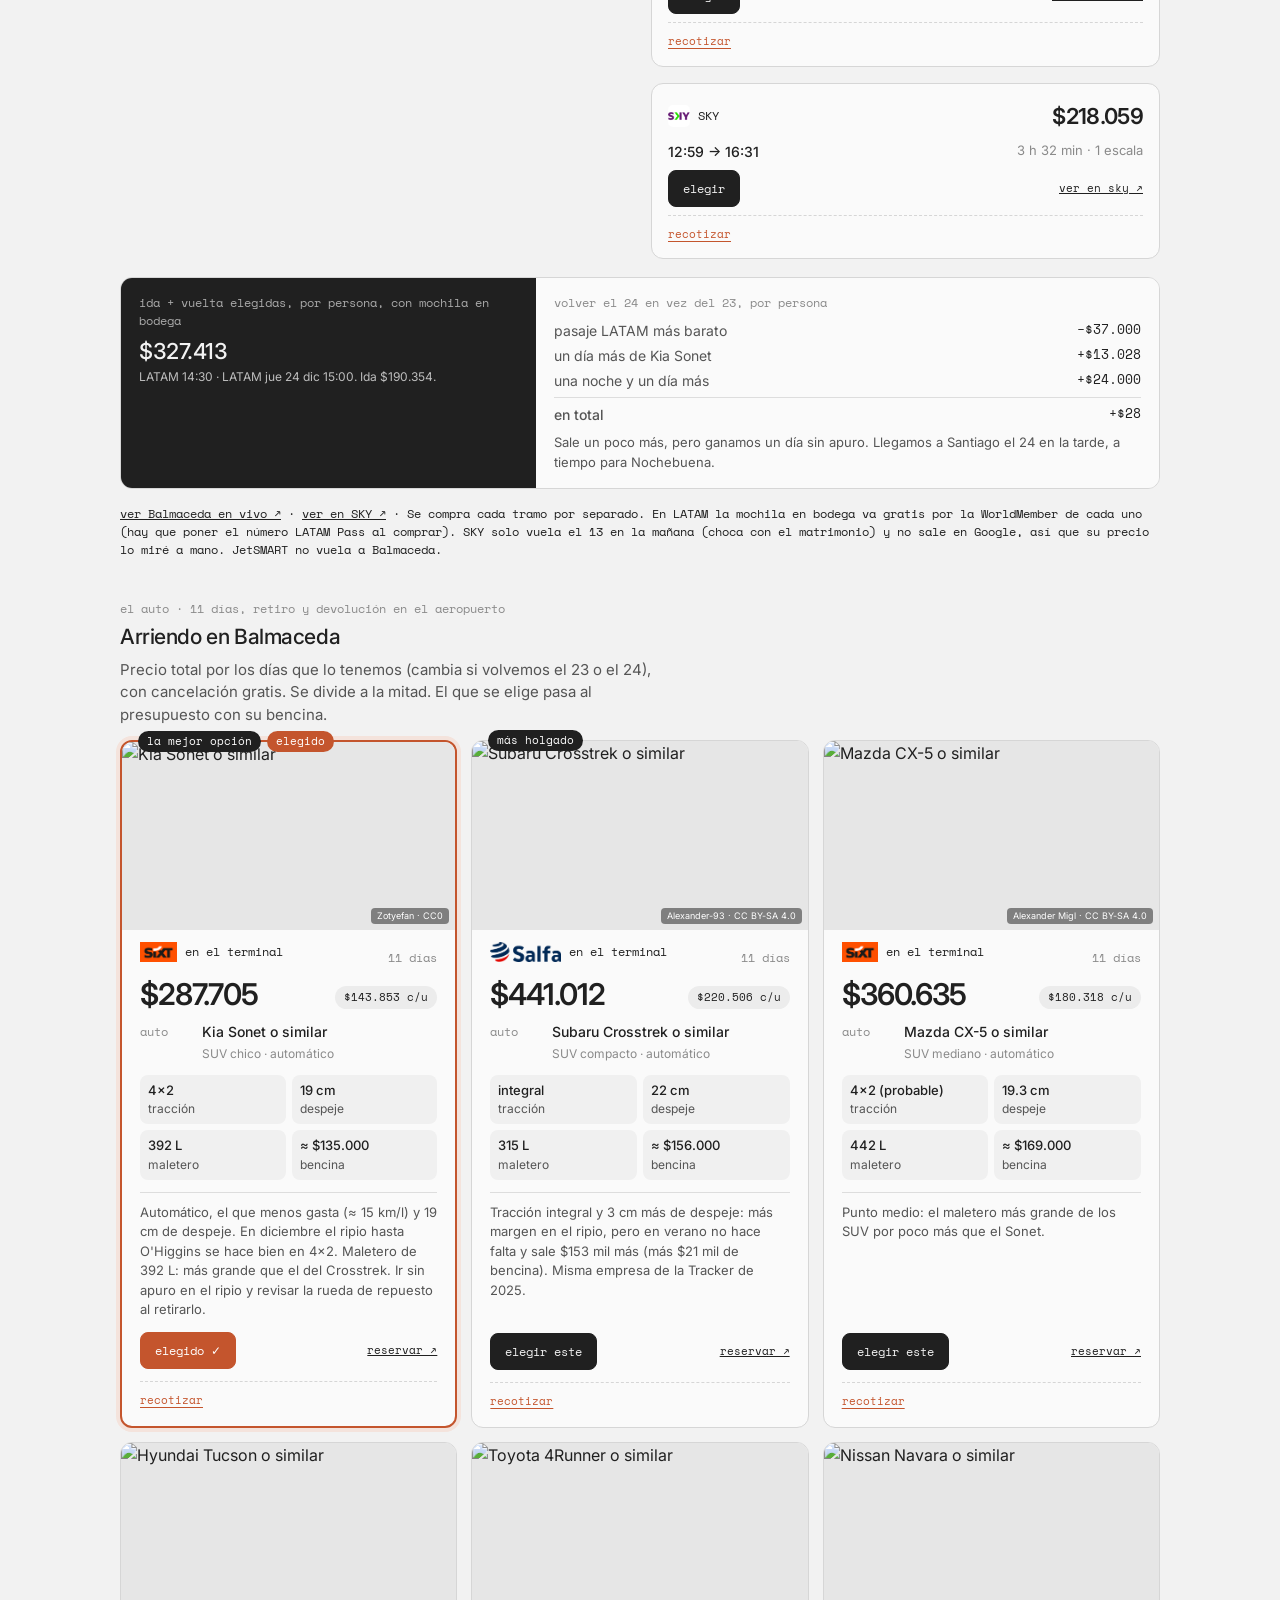
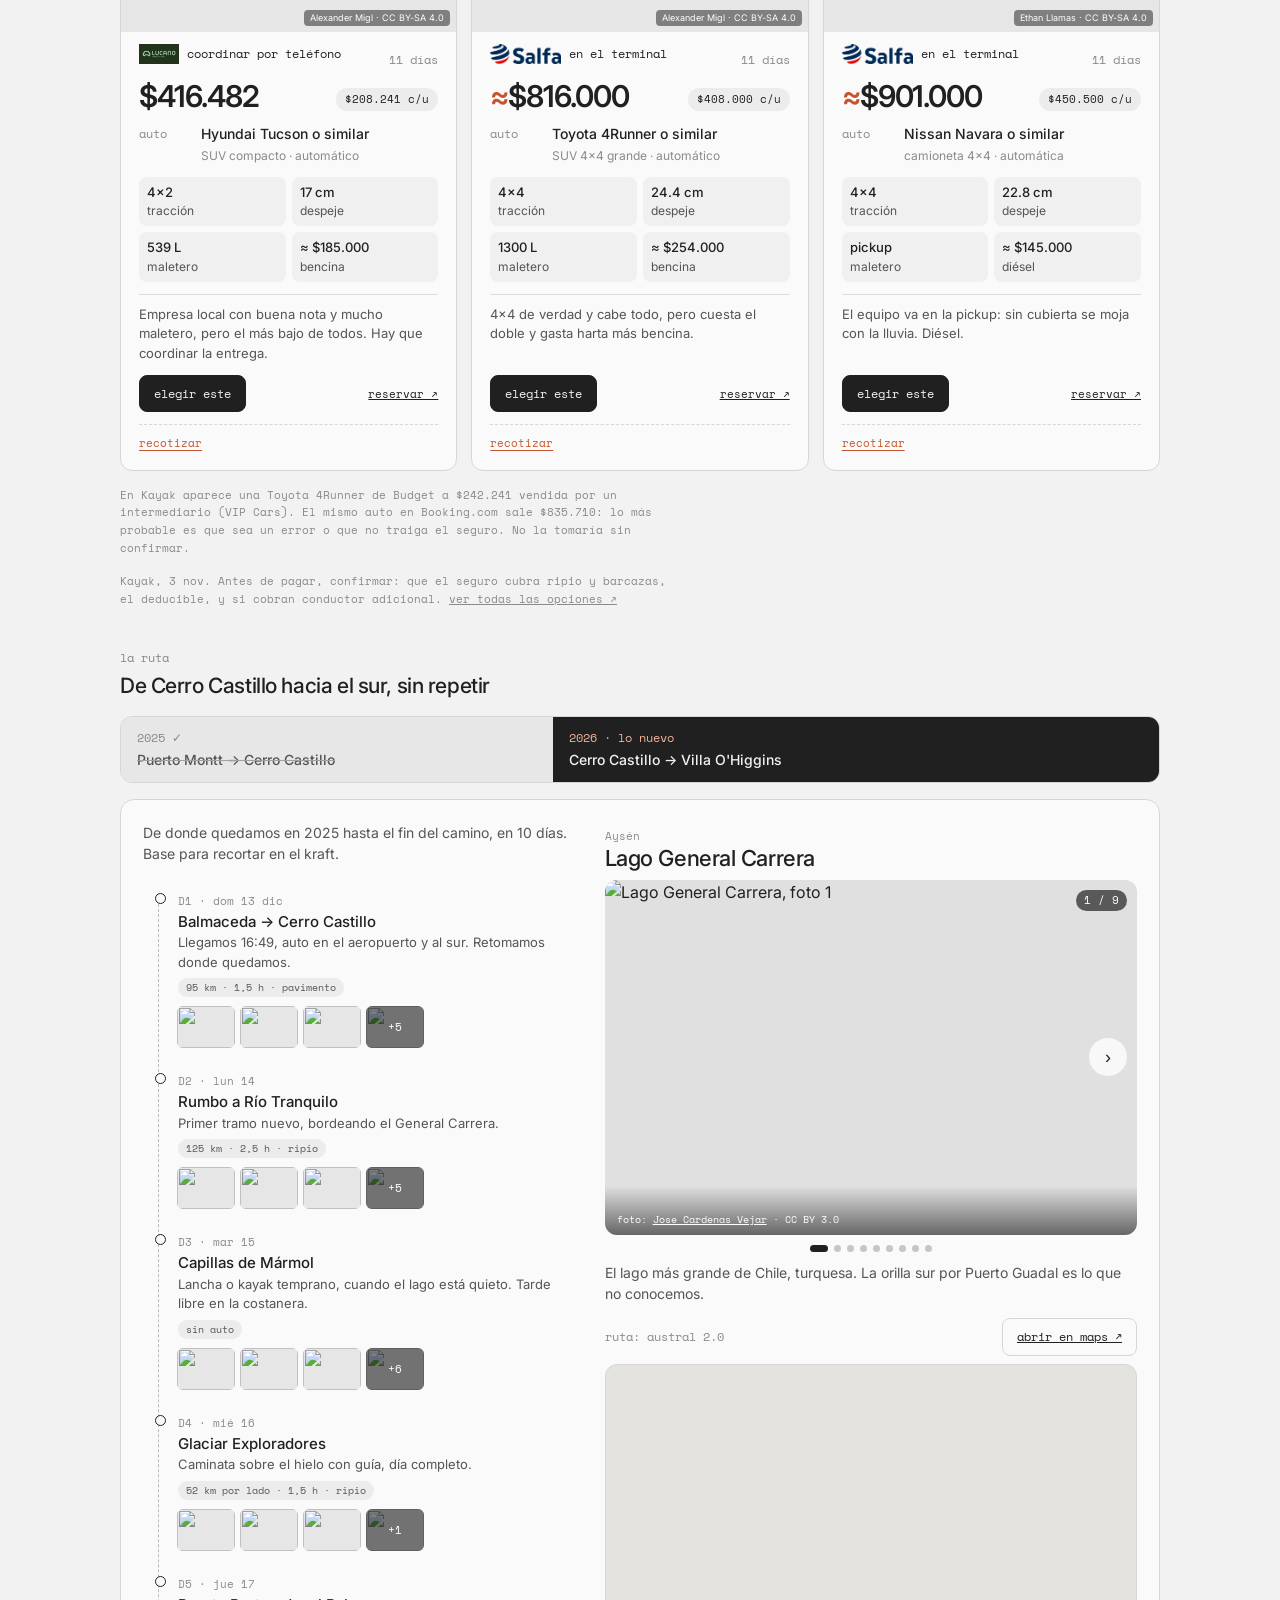
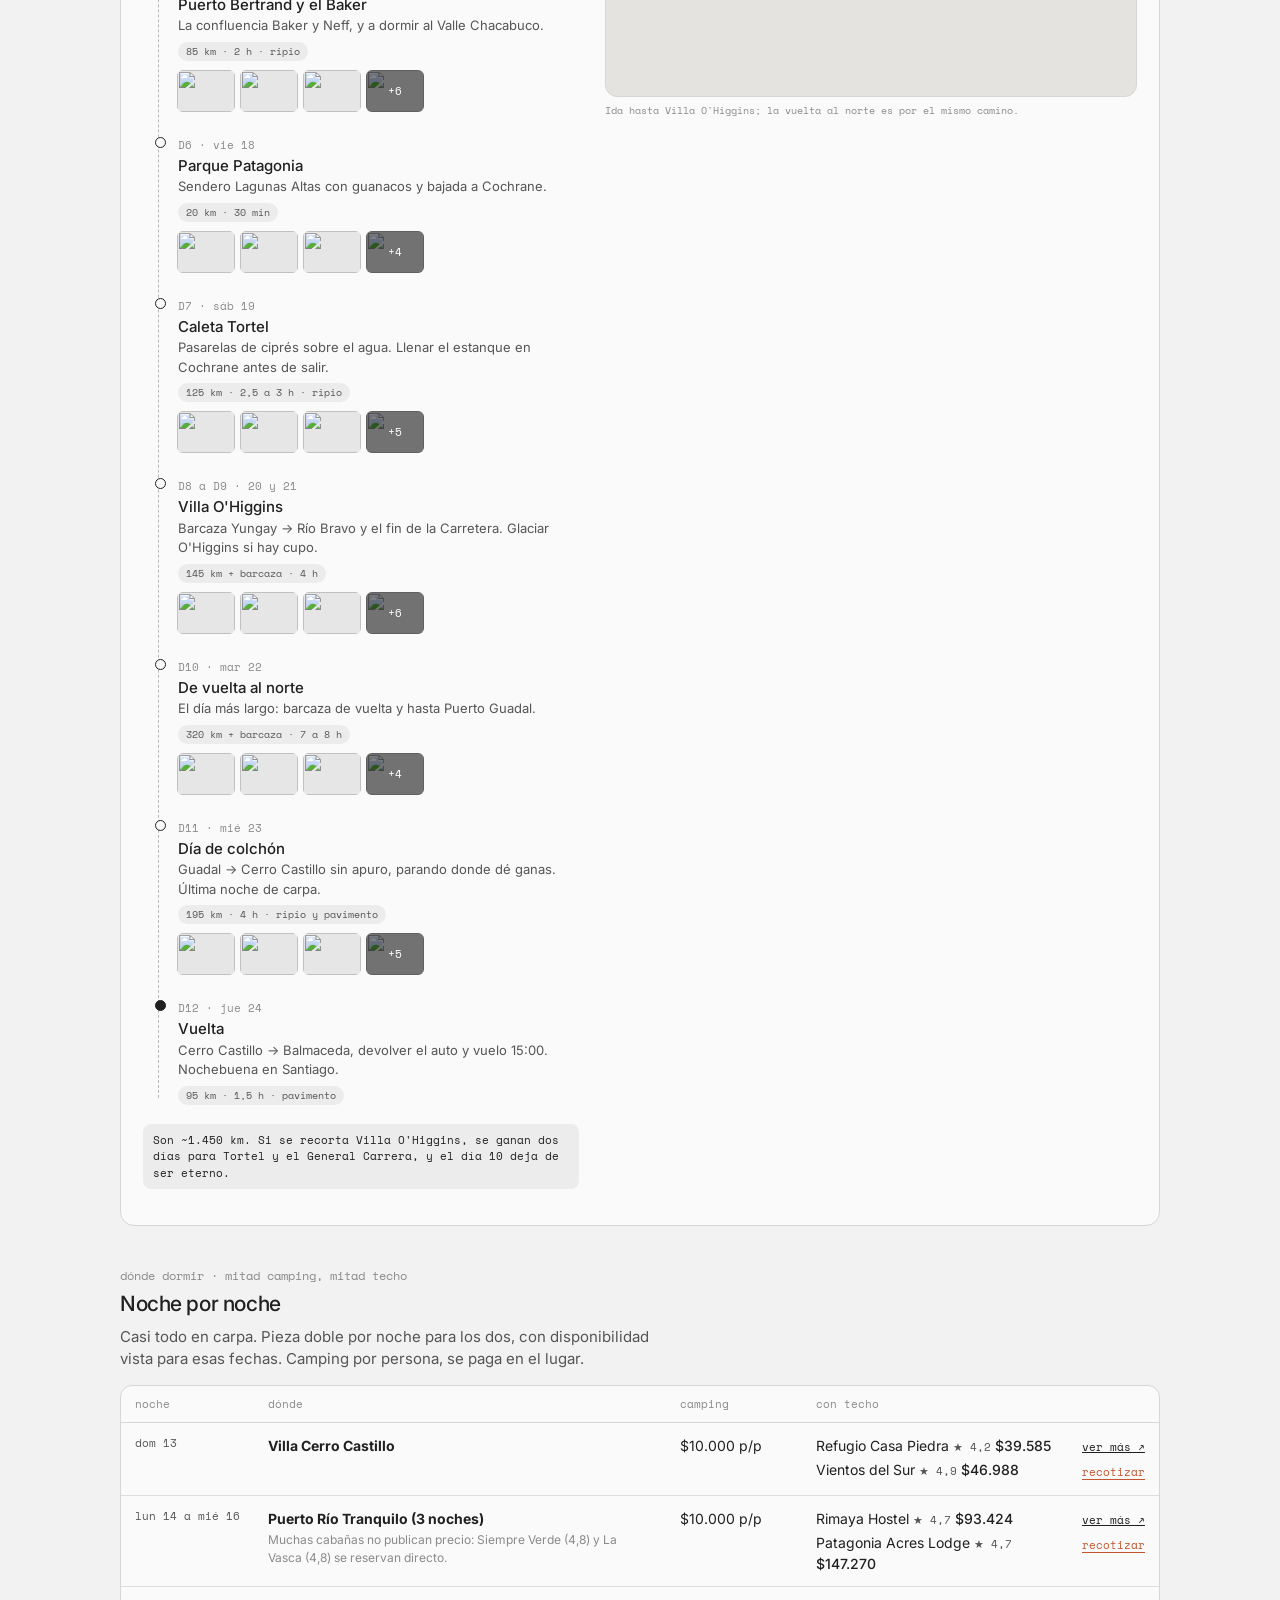
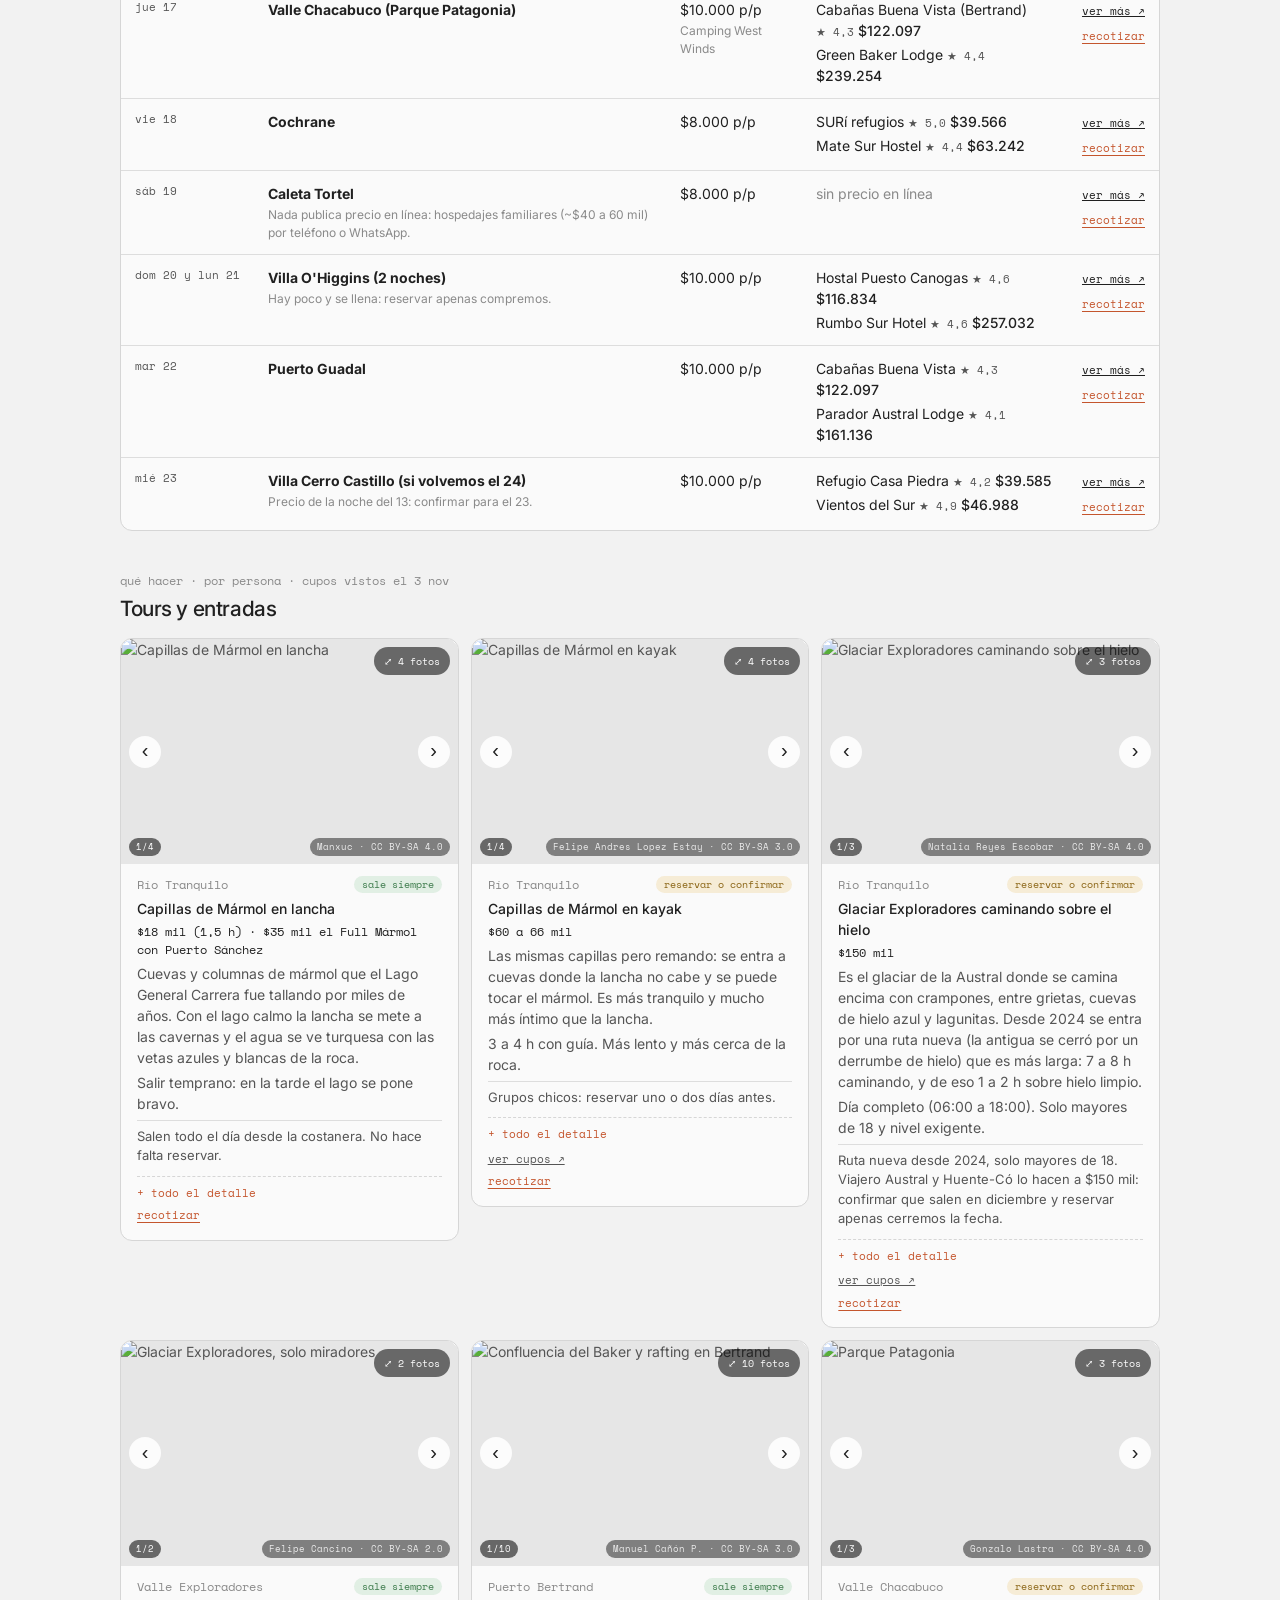
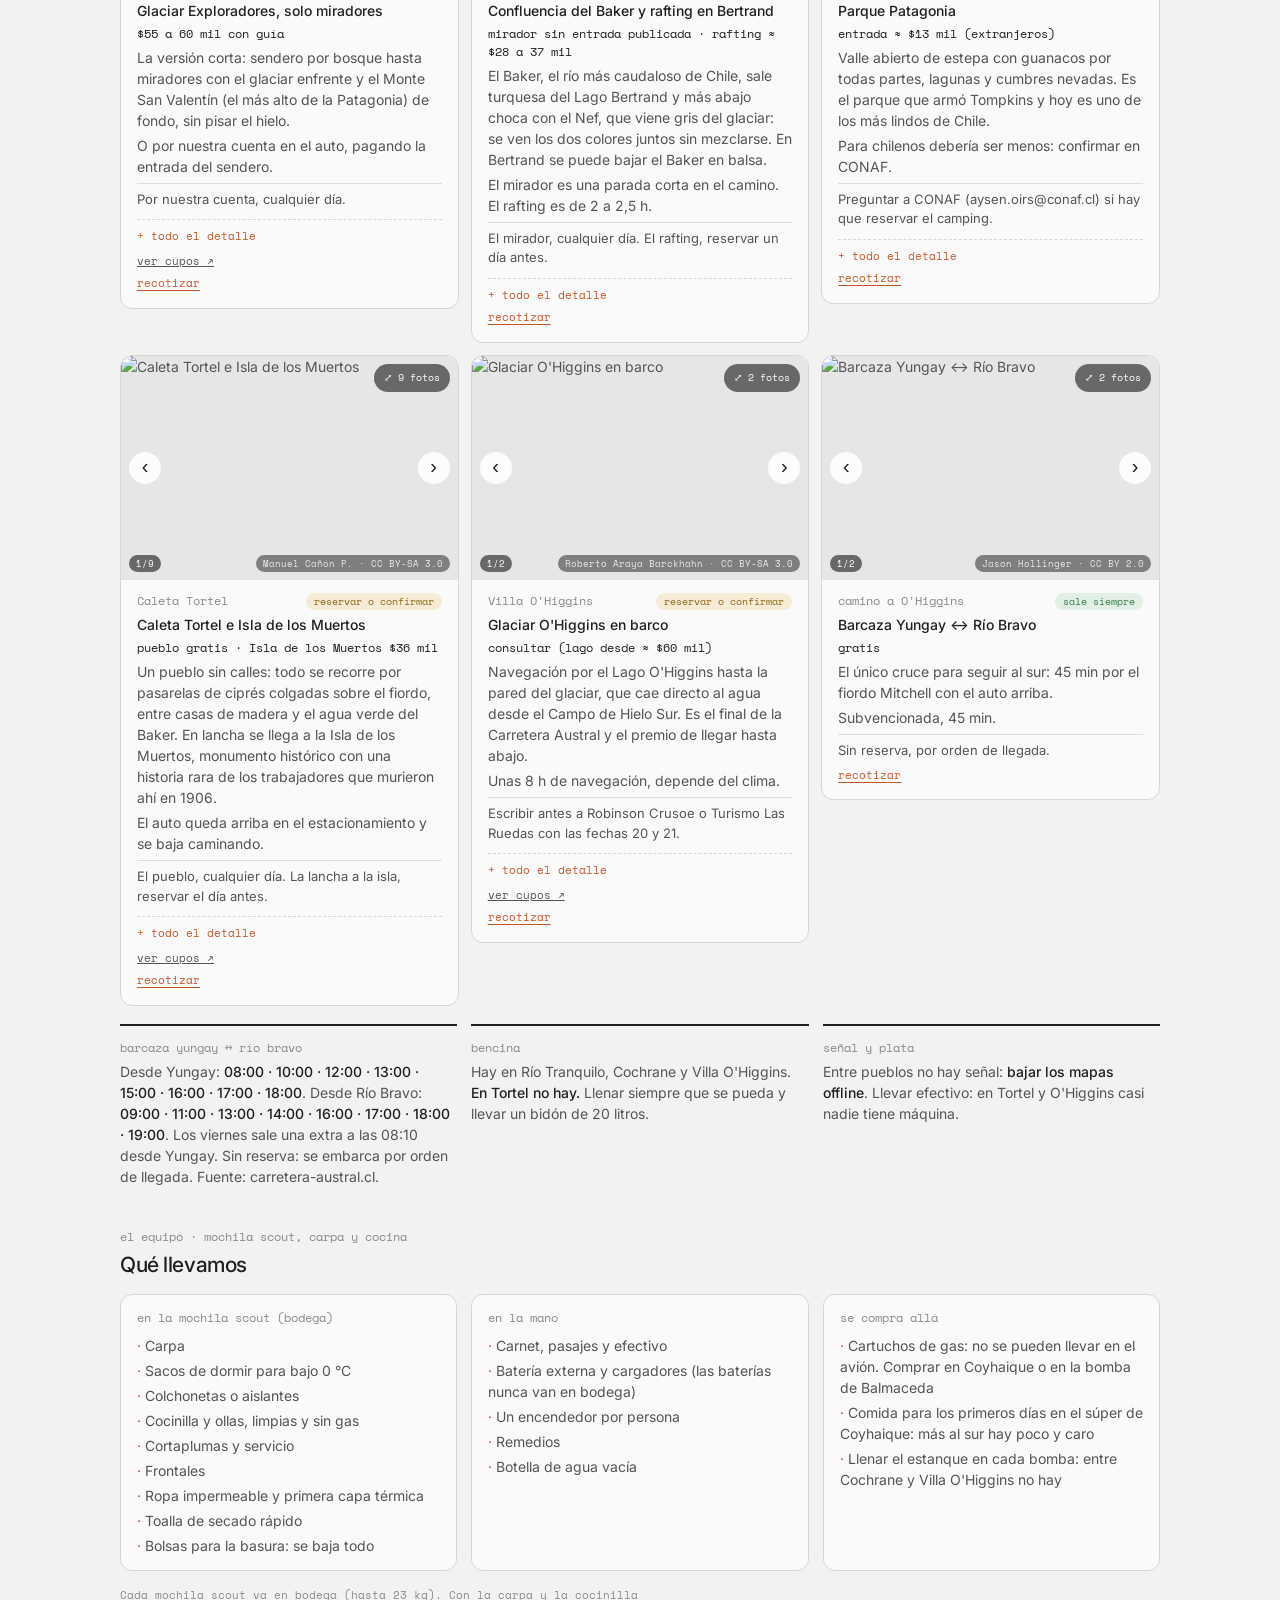
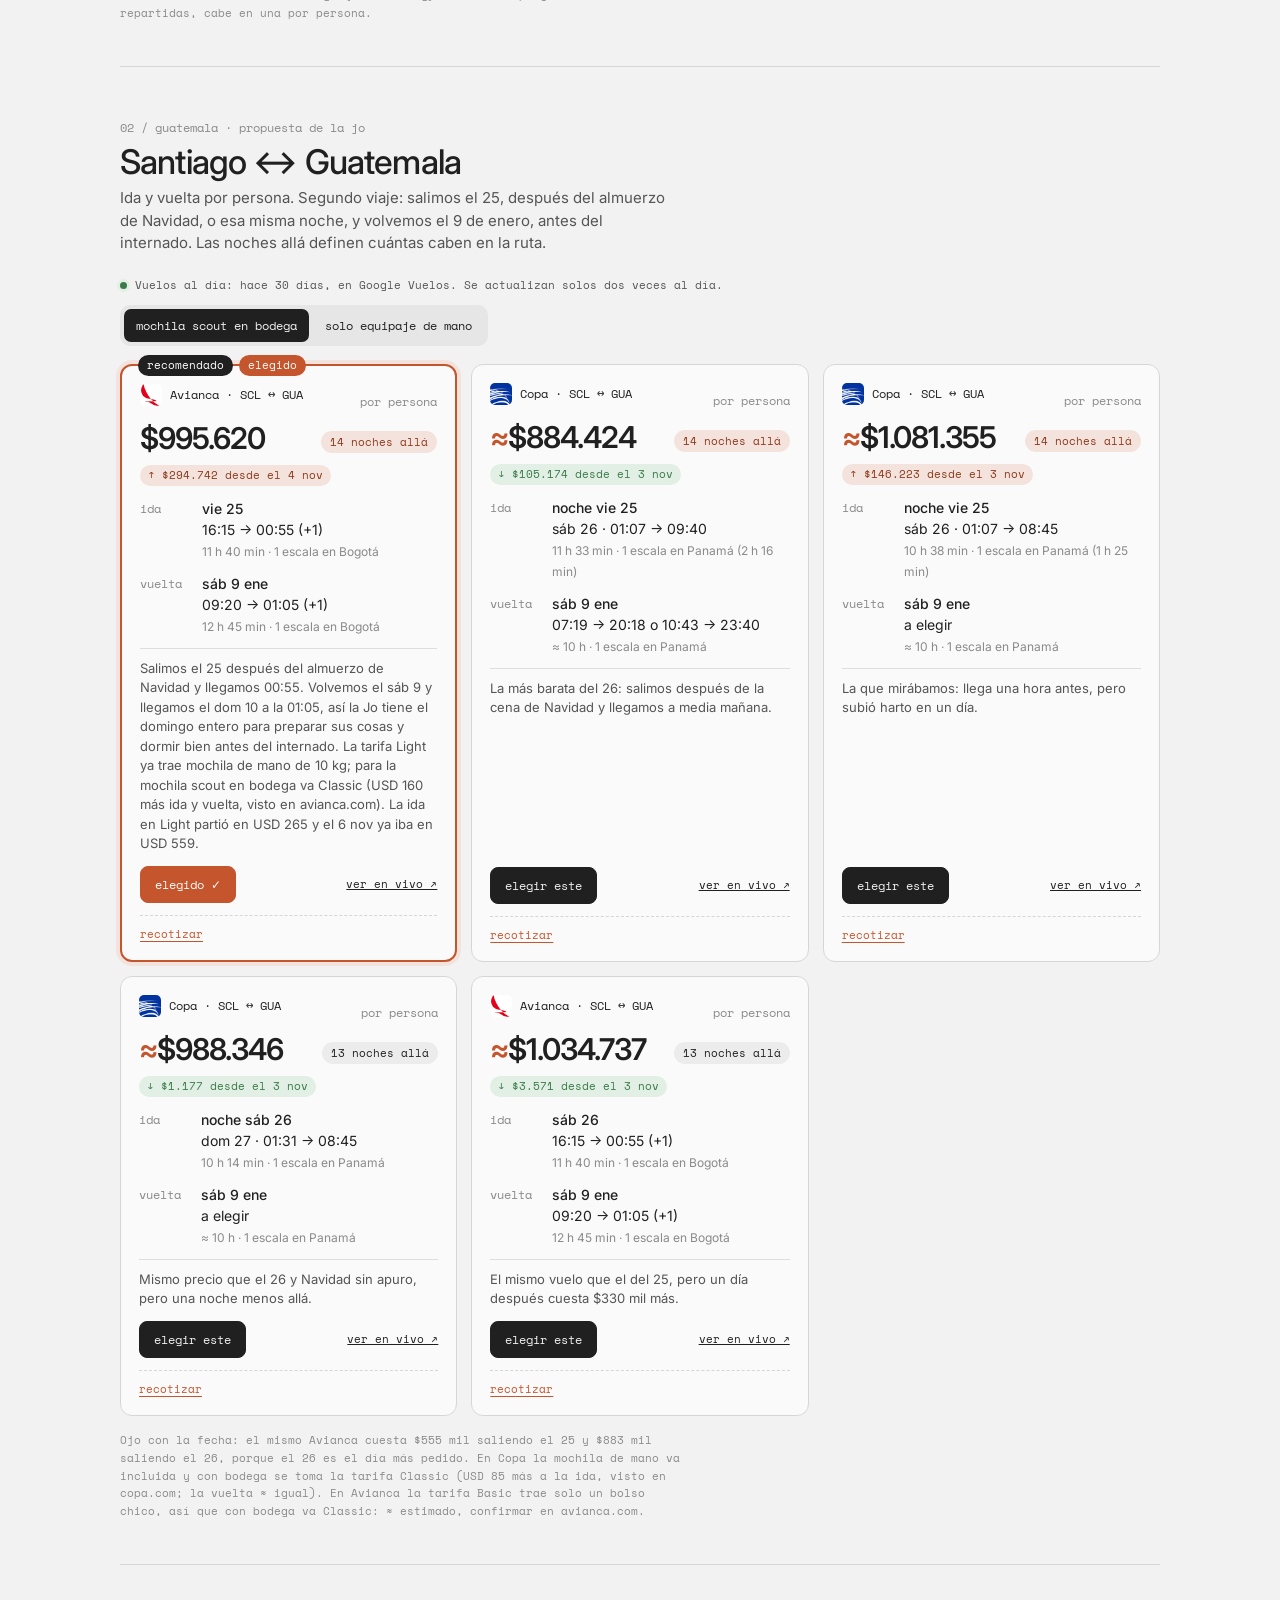
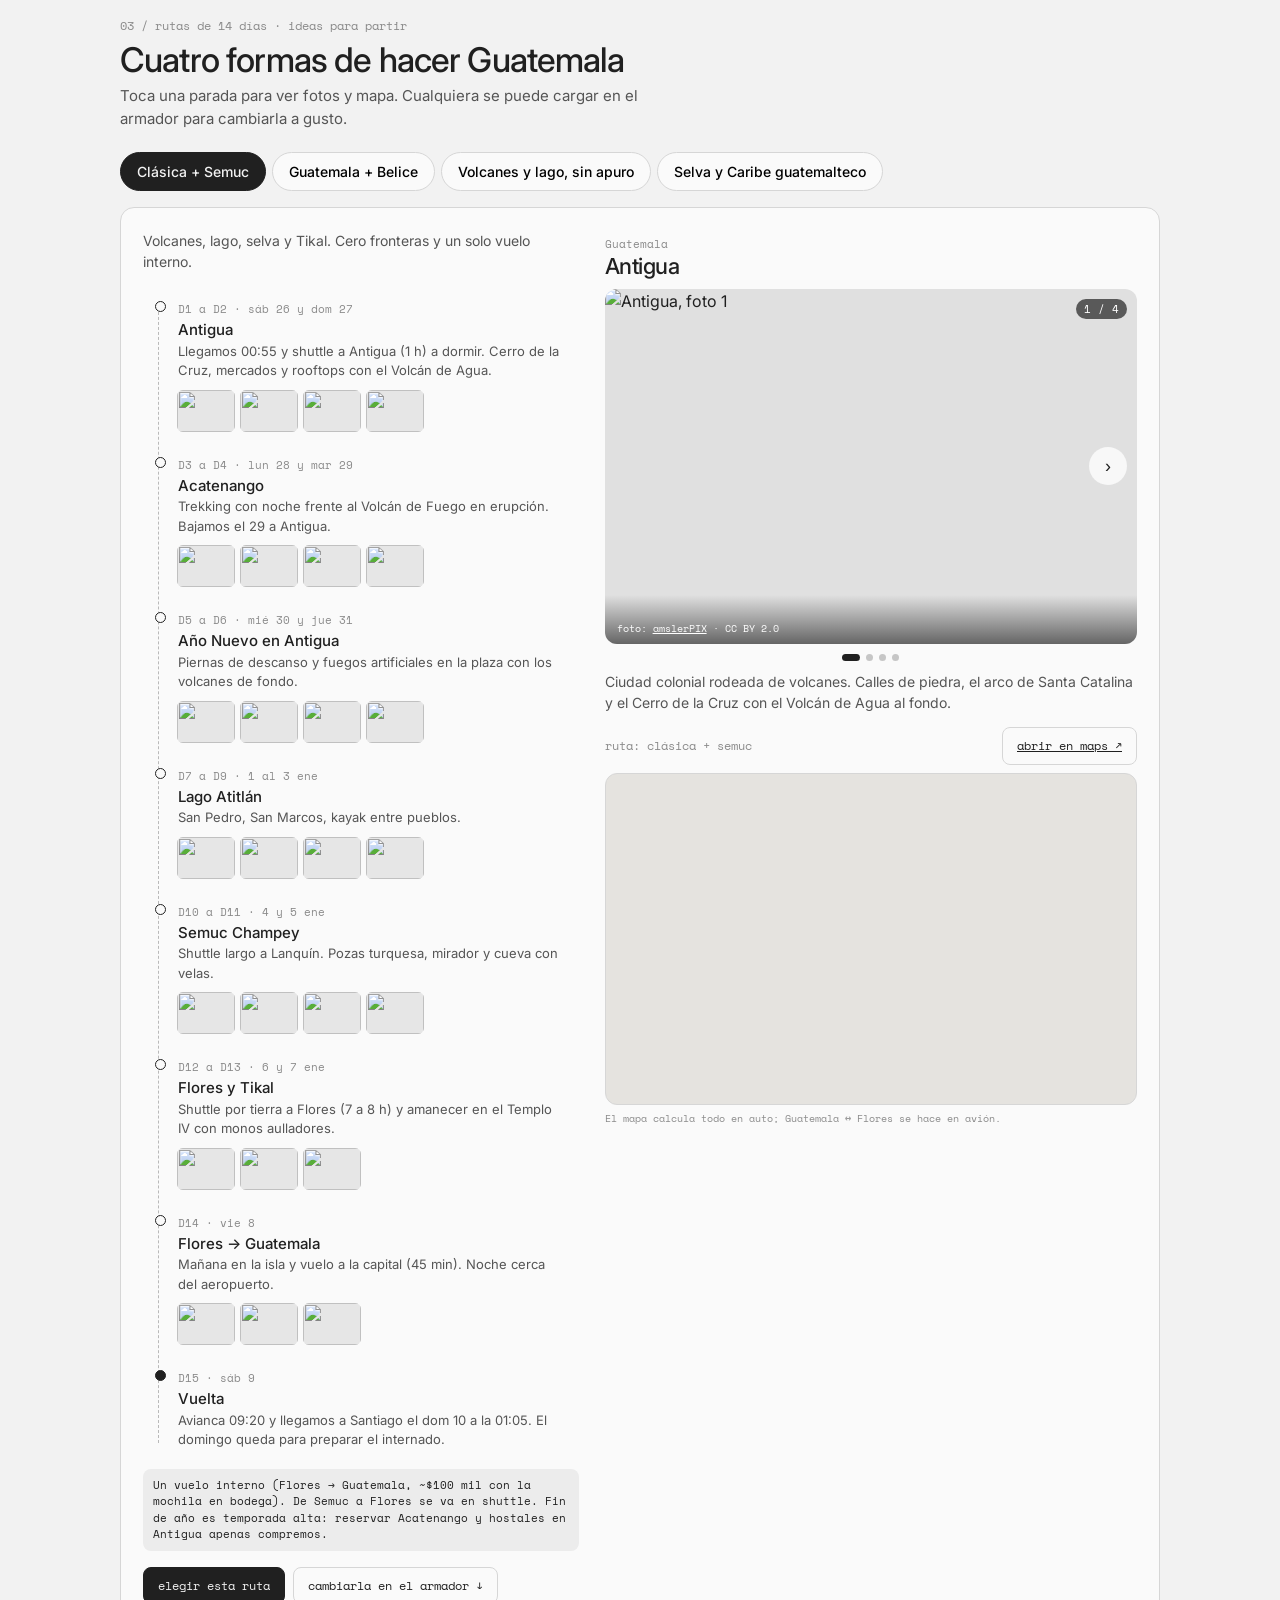
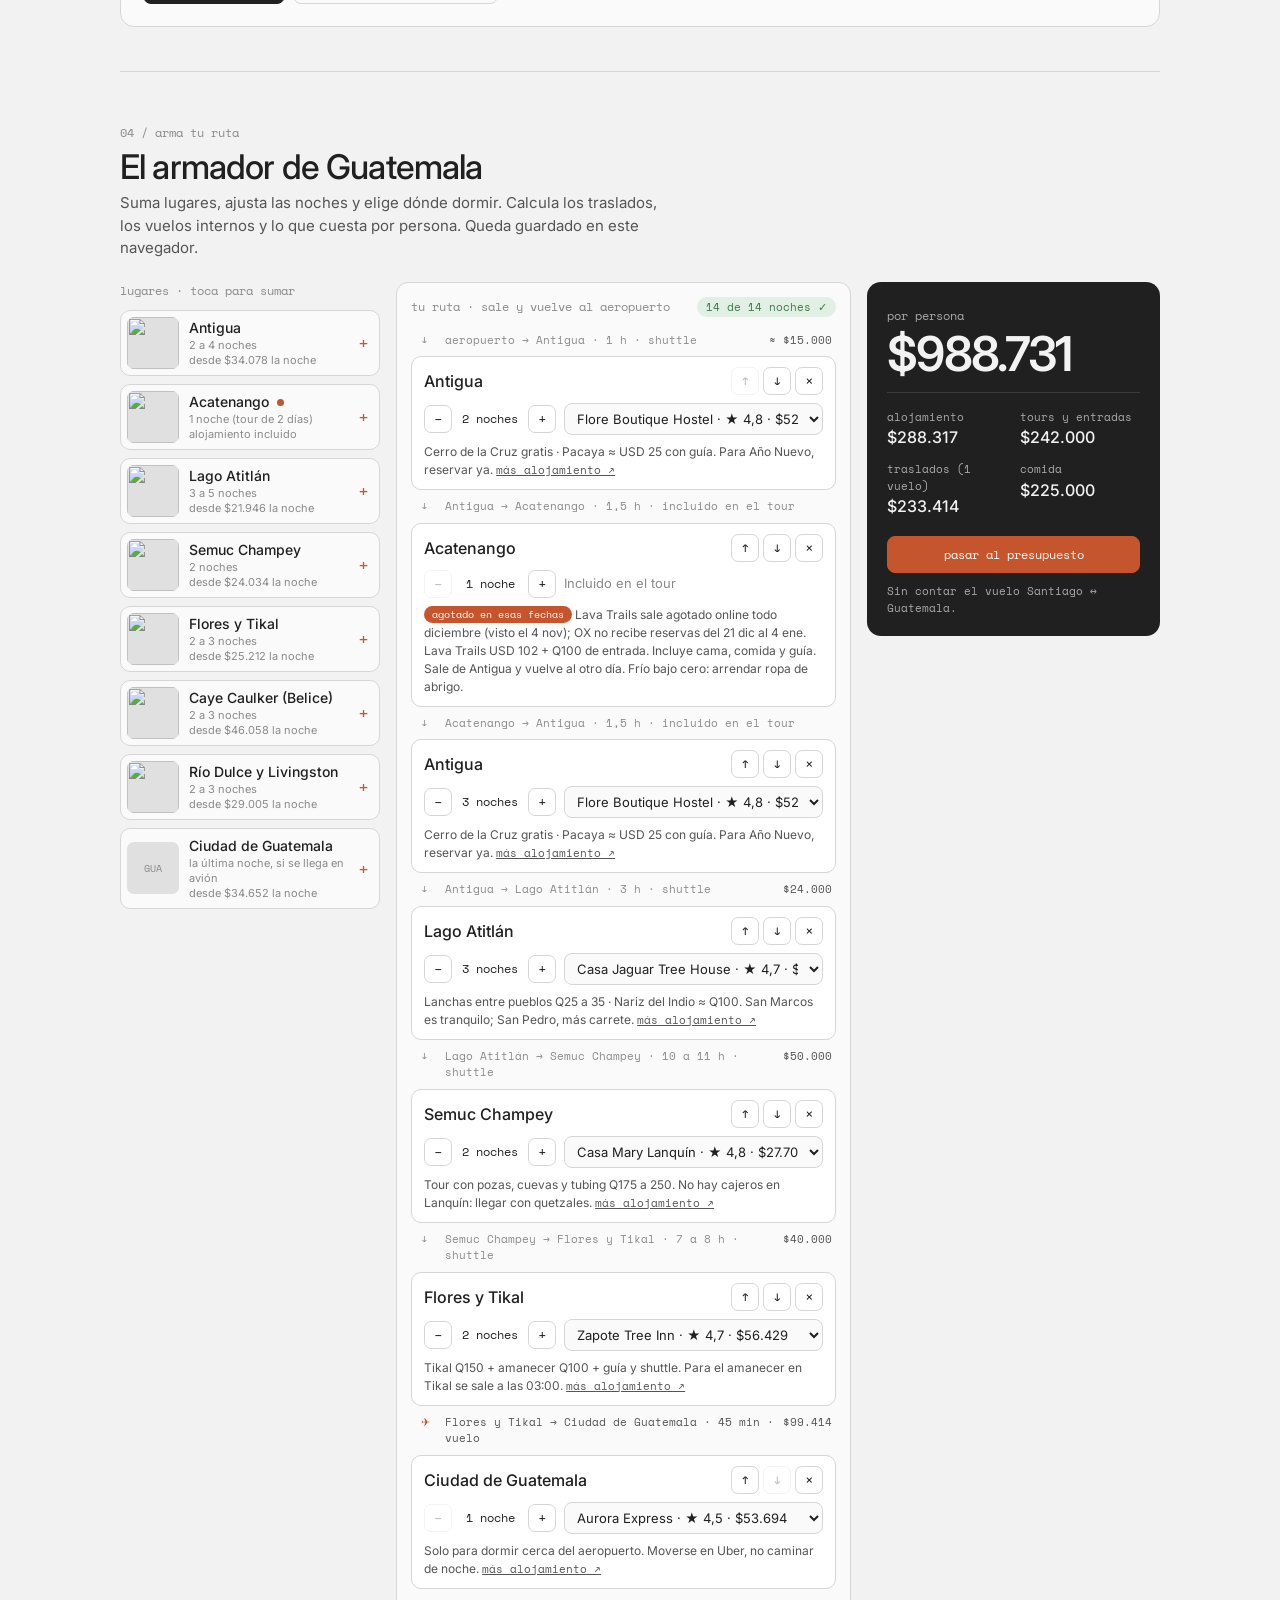
==== commit 4c20f2c4: "Prep: recotización 6 nov (SKY ida baja a $142.990, Tucson de Lucano sube, Avianca ida Light en USD 5" ====
--- a/agencia/prep/index.html
+++ b/agencia/prep/index.html
@@ -10,7 +10,7 @@
   <link rel="preconnect" href="https://fonts.googleapis.com">
   <link rel="preconnect" href="https://fonts.gstatic.com" crossorigin>
   <link href="https://fonts.googleapis.com/css2?family=Inter:wght@400;500;600&family=Space+Mono:wght@400;700&display=swap" rel="stylesheet">
-  <link rel="stylesheet" href="prep.css?v=25">
+  <link rel="stylesheet" href="prep.css?v=26">
   <!-- Plan A (Austral + Guatemala) o plan B (playa + Austral larga): se marca antes de pintar para que no parpadee -->
   <script>
     (function () {
@@ -726,11 +726,11 @@
     <span class="tv-total"><span class="tv-punto" id="tv-punto"></span><span id="tv-total"></span><span class="tv-pp">c/u</span></span>
   </a>
 
-  <script src="datos.js?v=25"></script>
+  <script src="datos.js?v=26"></script>
   <script src="datos-b.js?v=24"></script>
-  <script src="lugares.js?v=25"></script>
-  <script src="fotos-panoramas.js?v=25"></script>
-  <script src="prep.js?v=25"></script>
+  <script src="lugares.js?v=26"></script>
+  <script src="fotos-panoramas.js?v=26"></script>
+  <script src="prep.js?v=26"></script>
   <script src="plan-b.js?v=24"></script>
   <script src="visor.js?v=24"></script>
 </body>
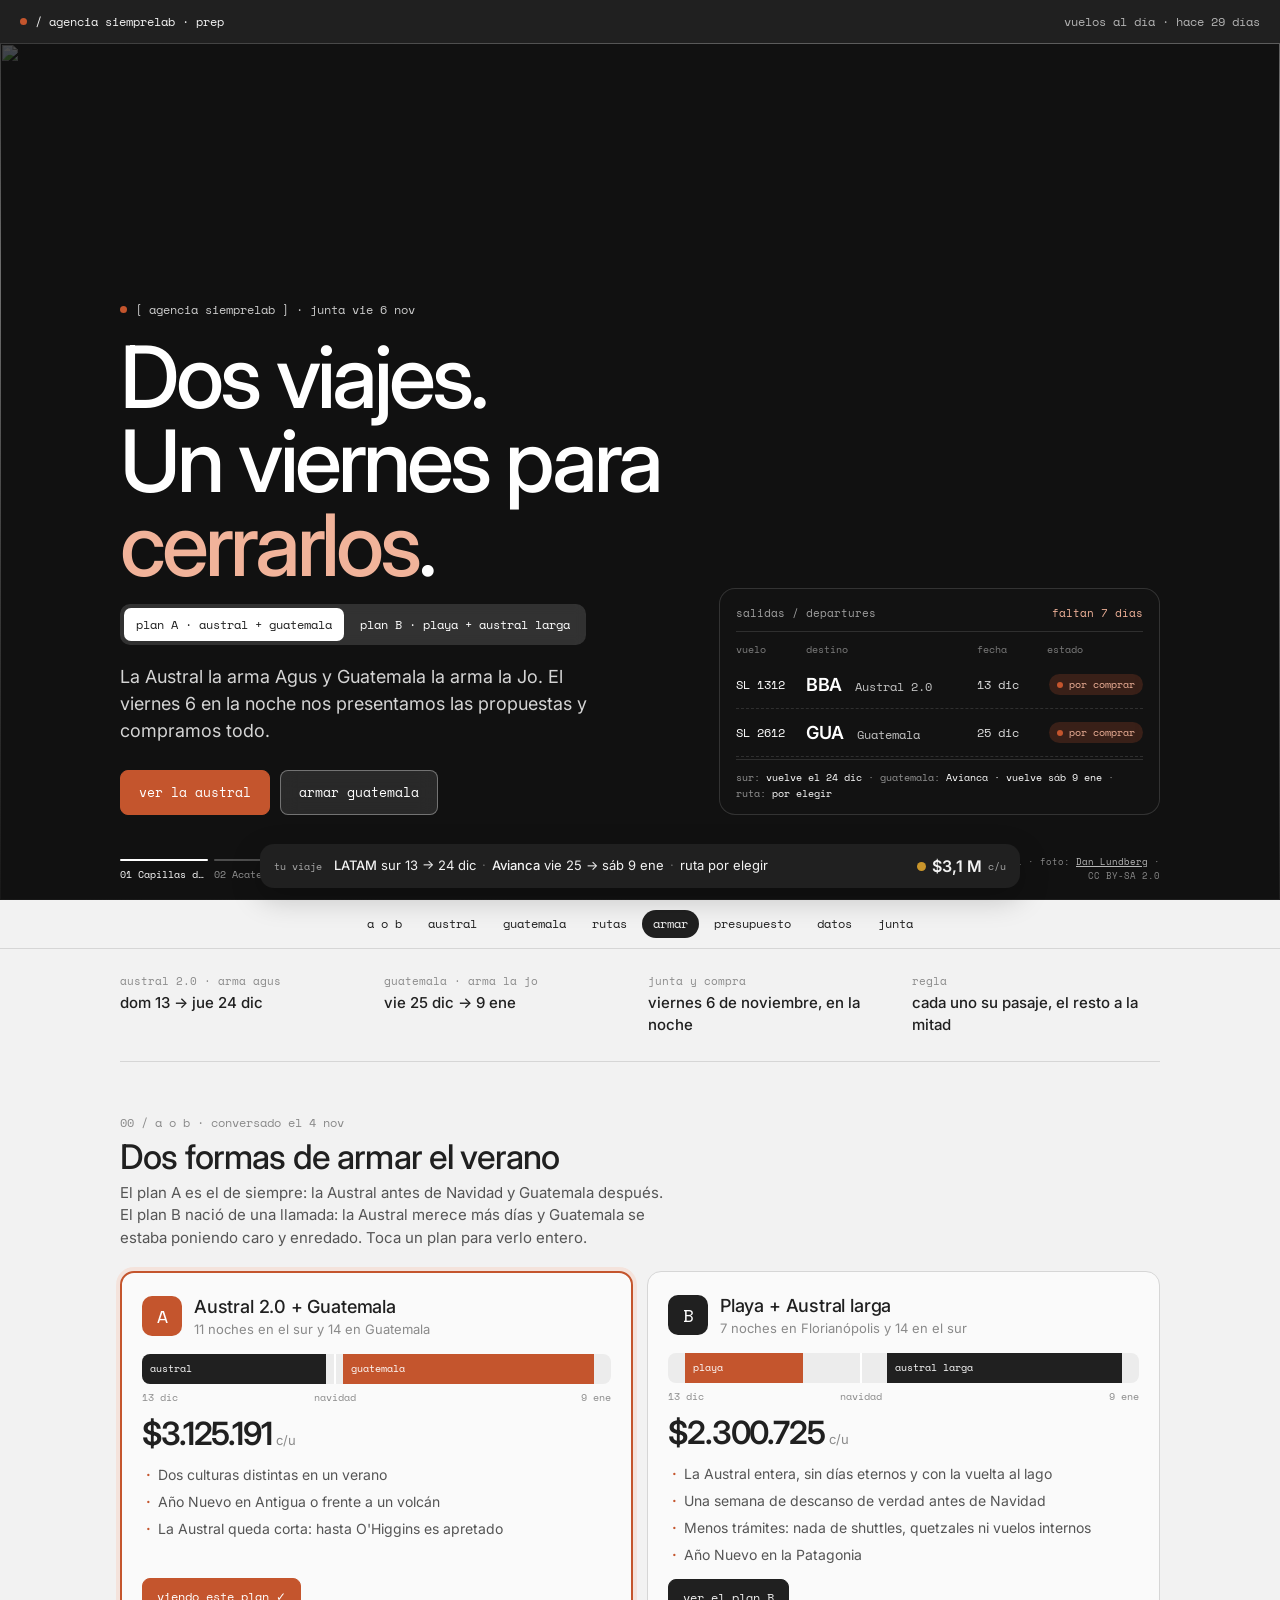
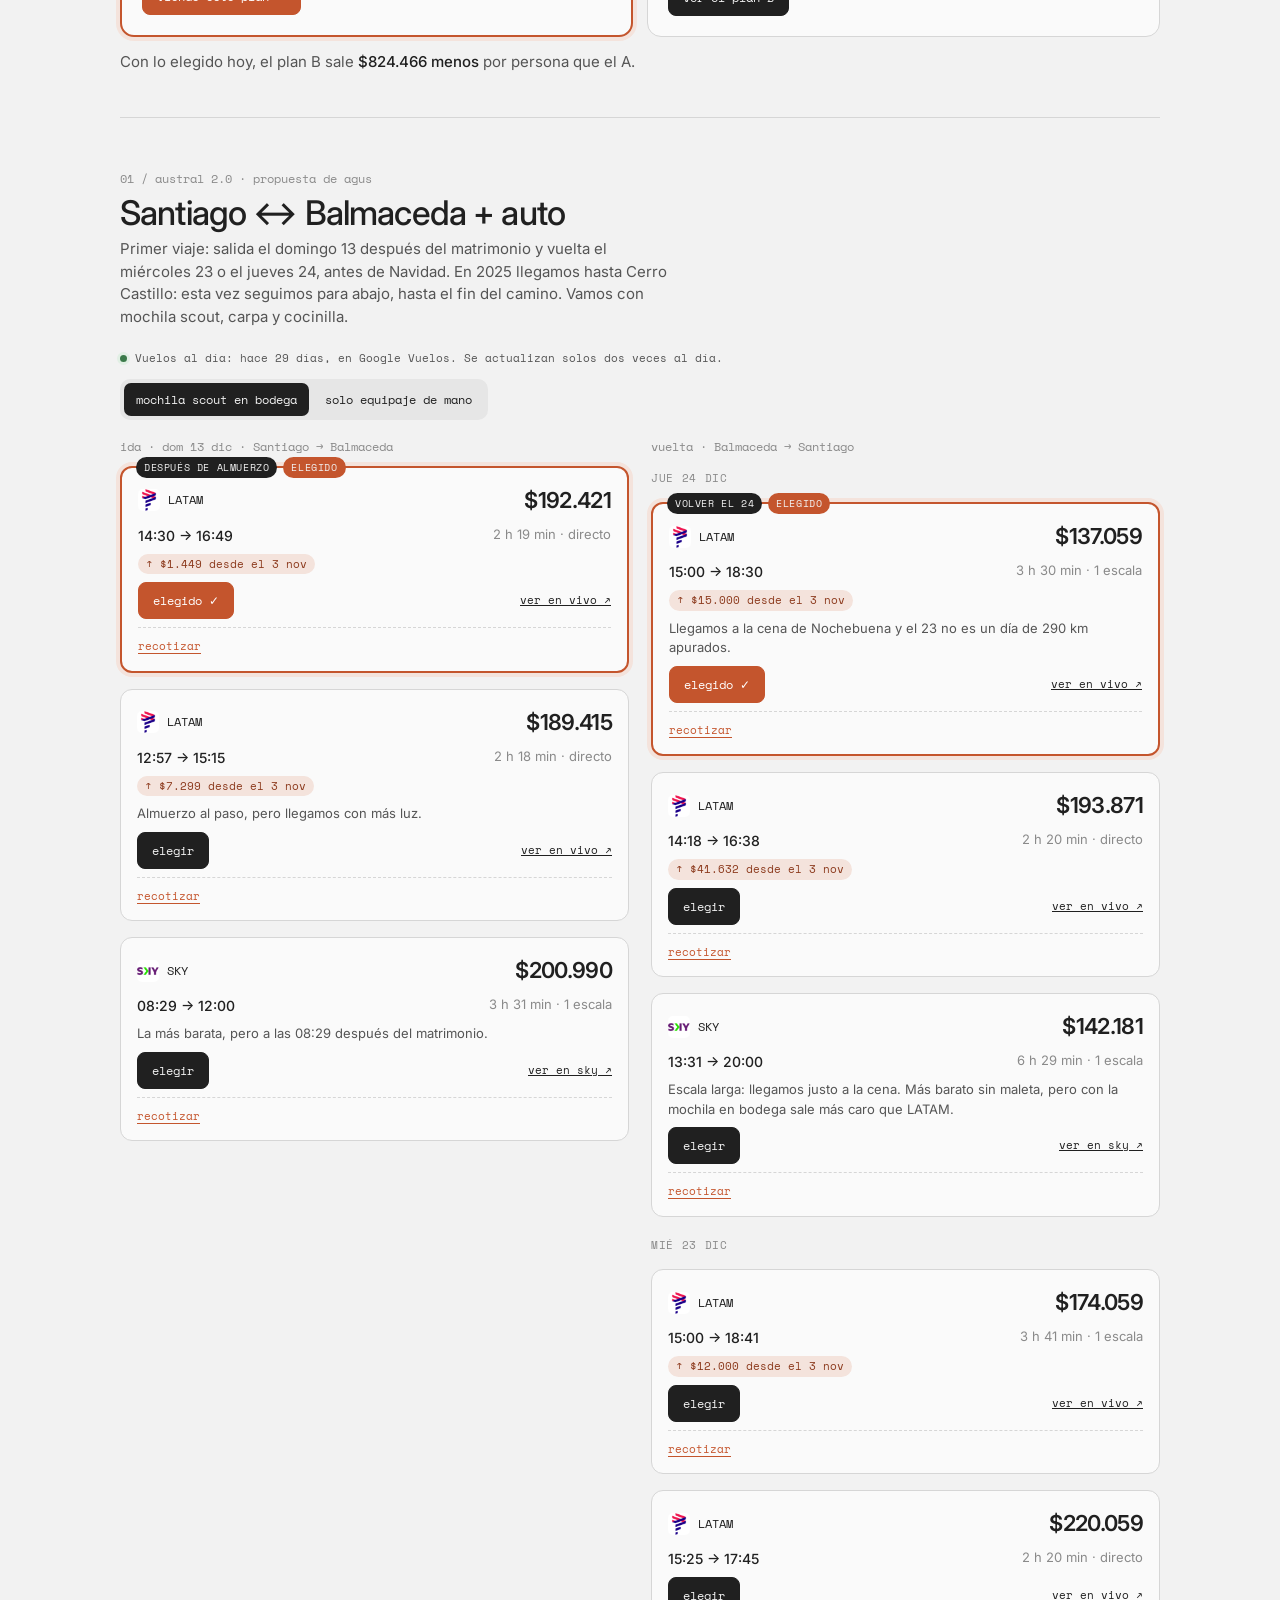
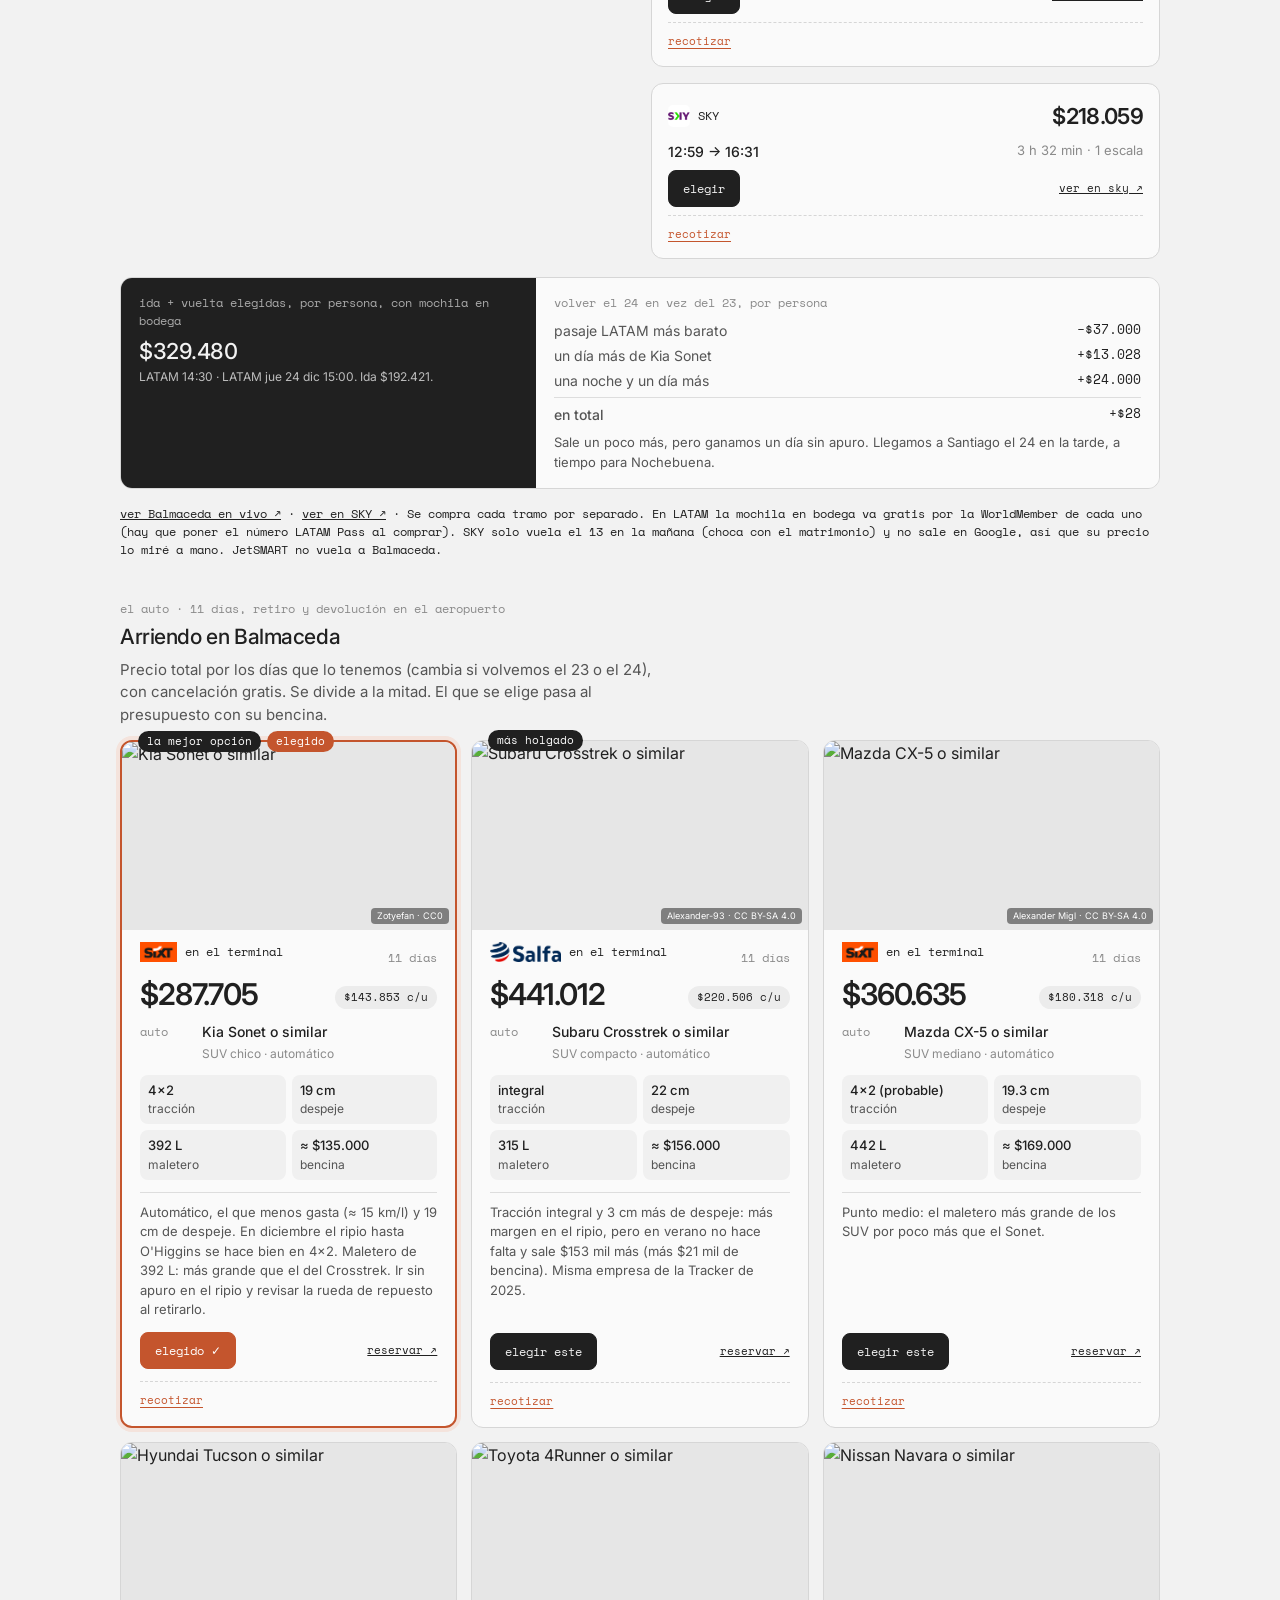
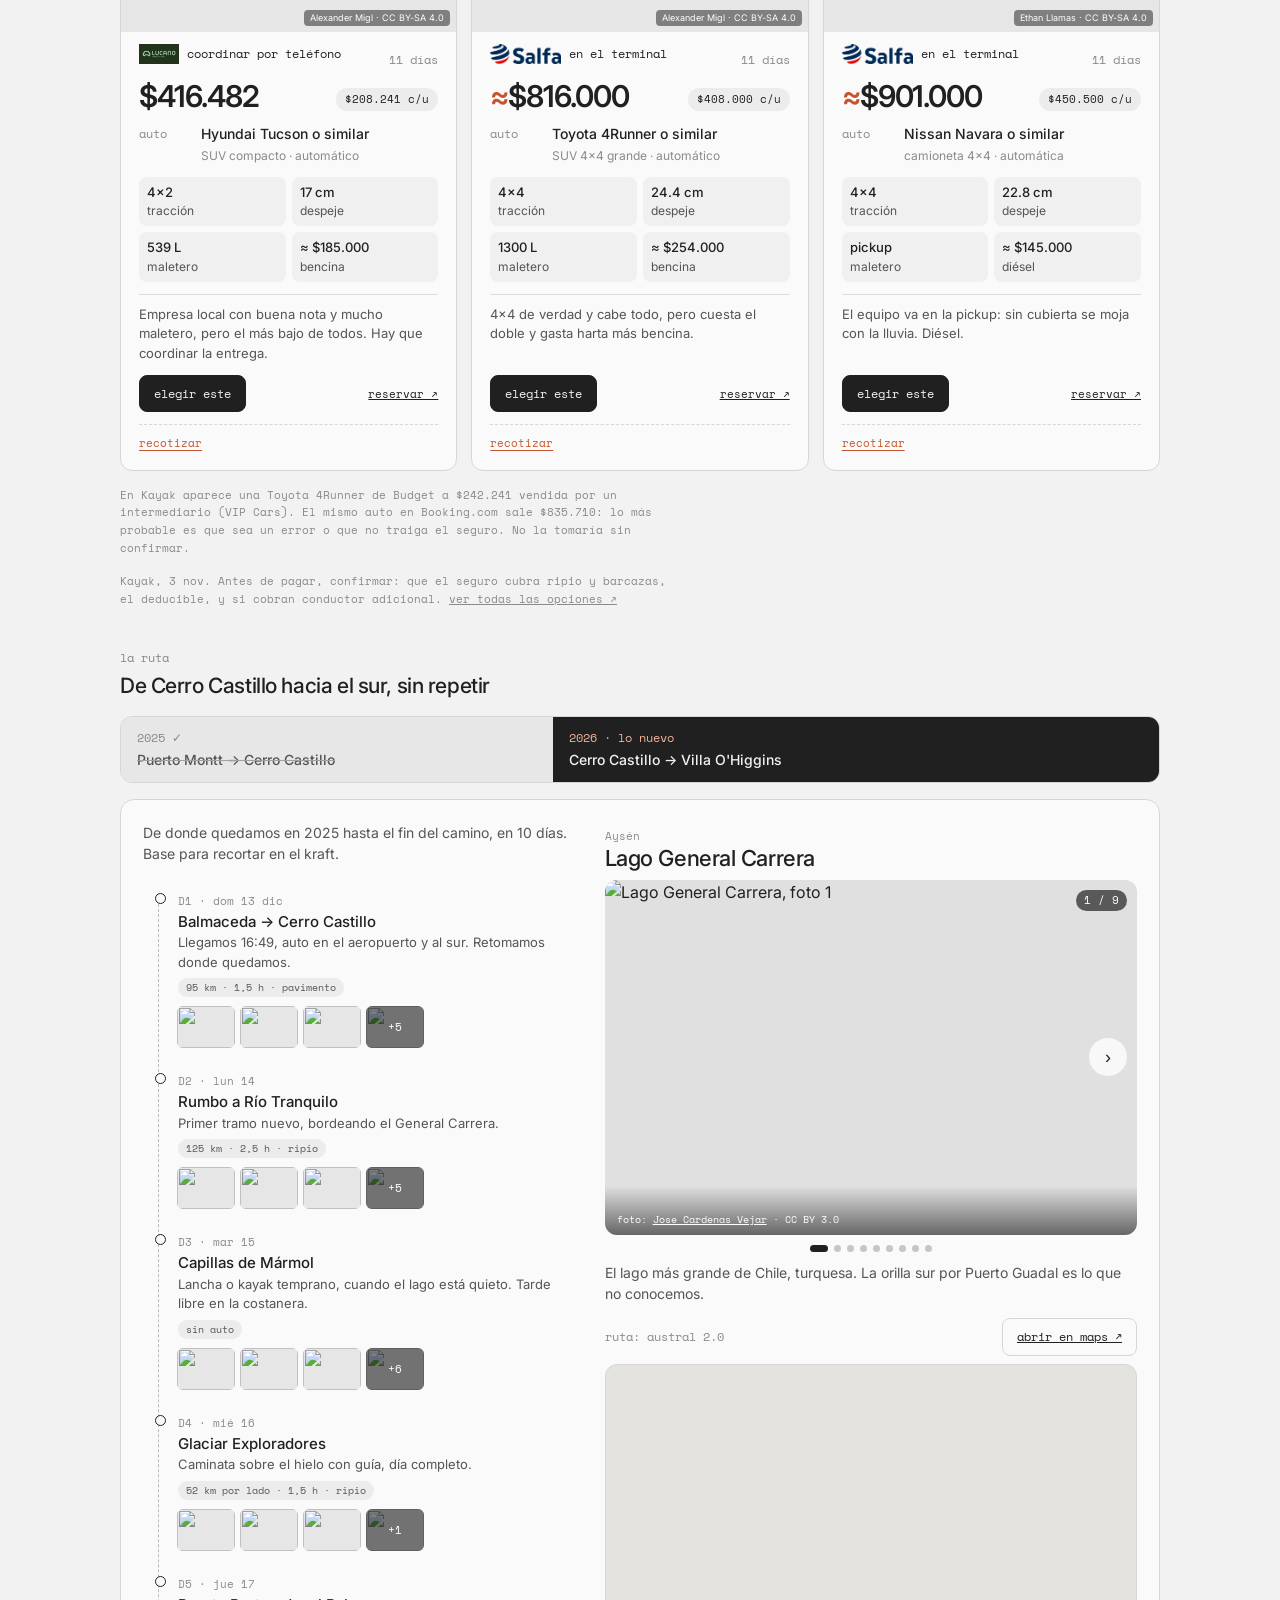
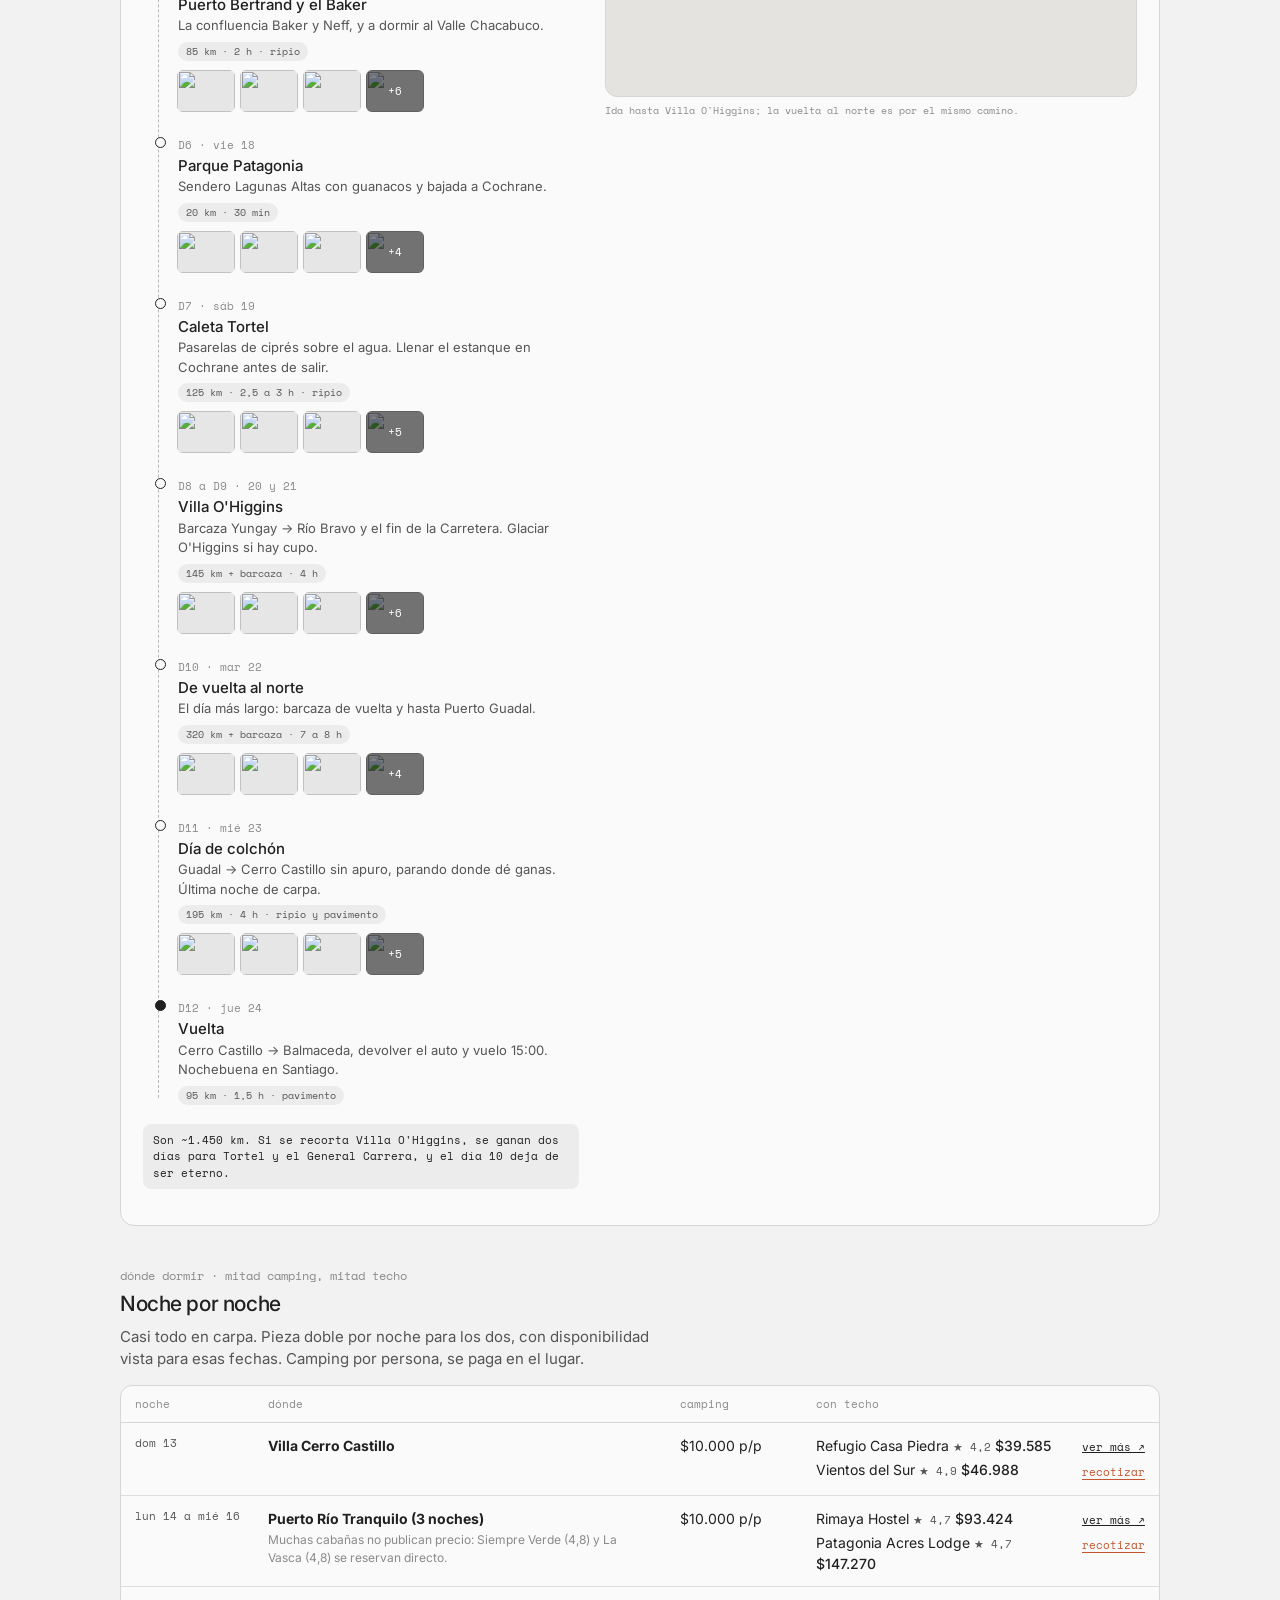
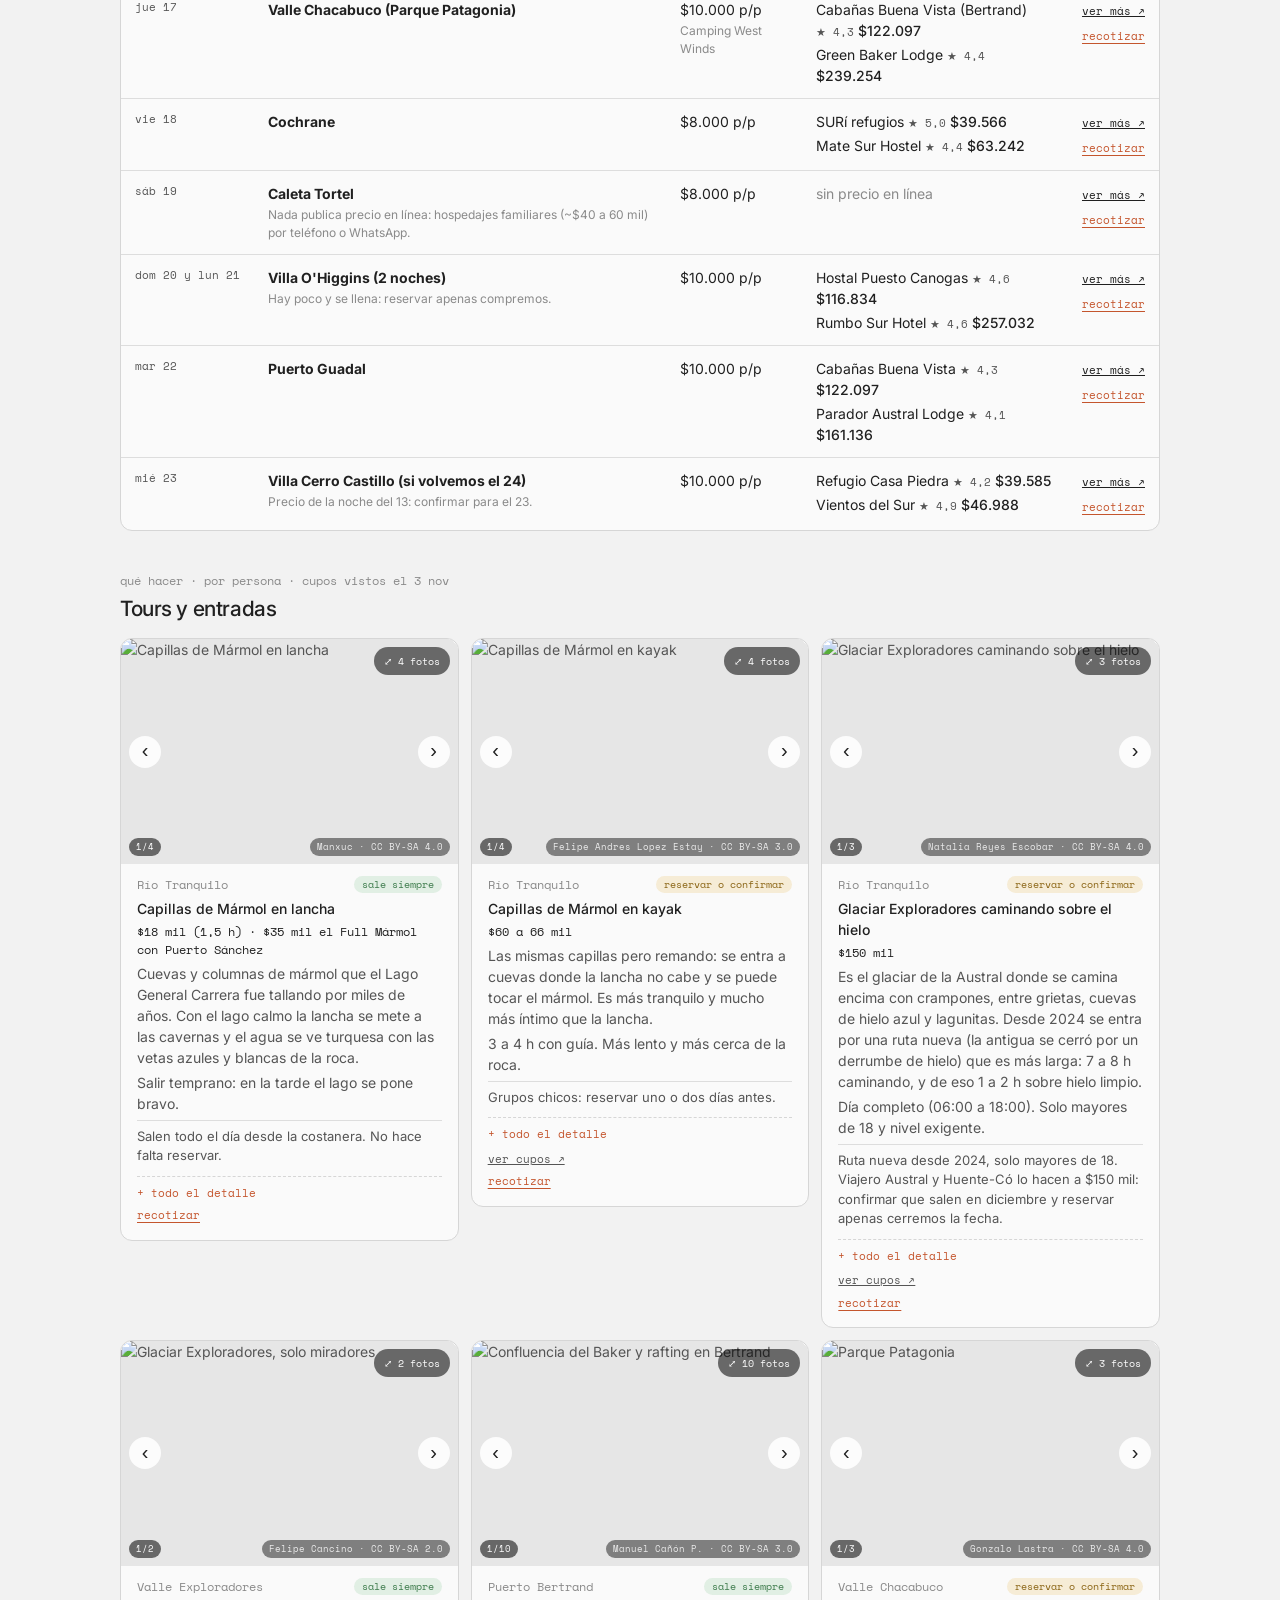
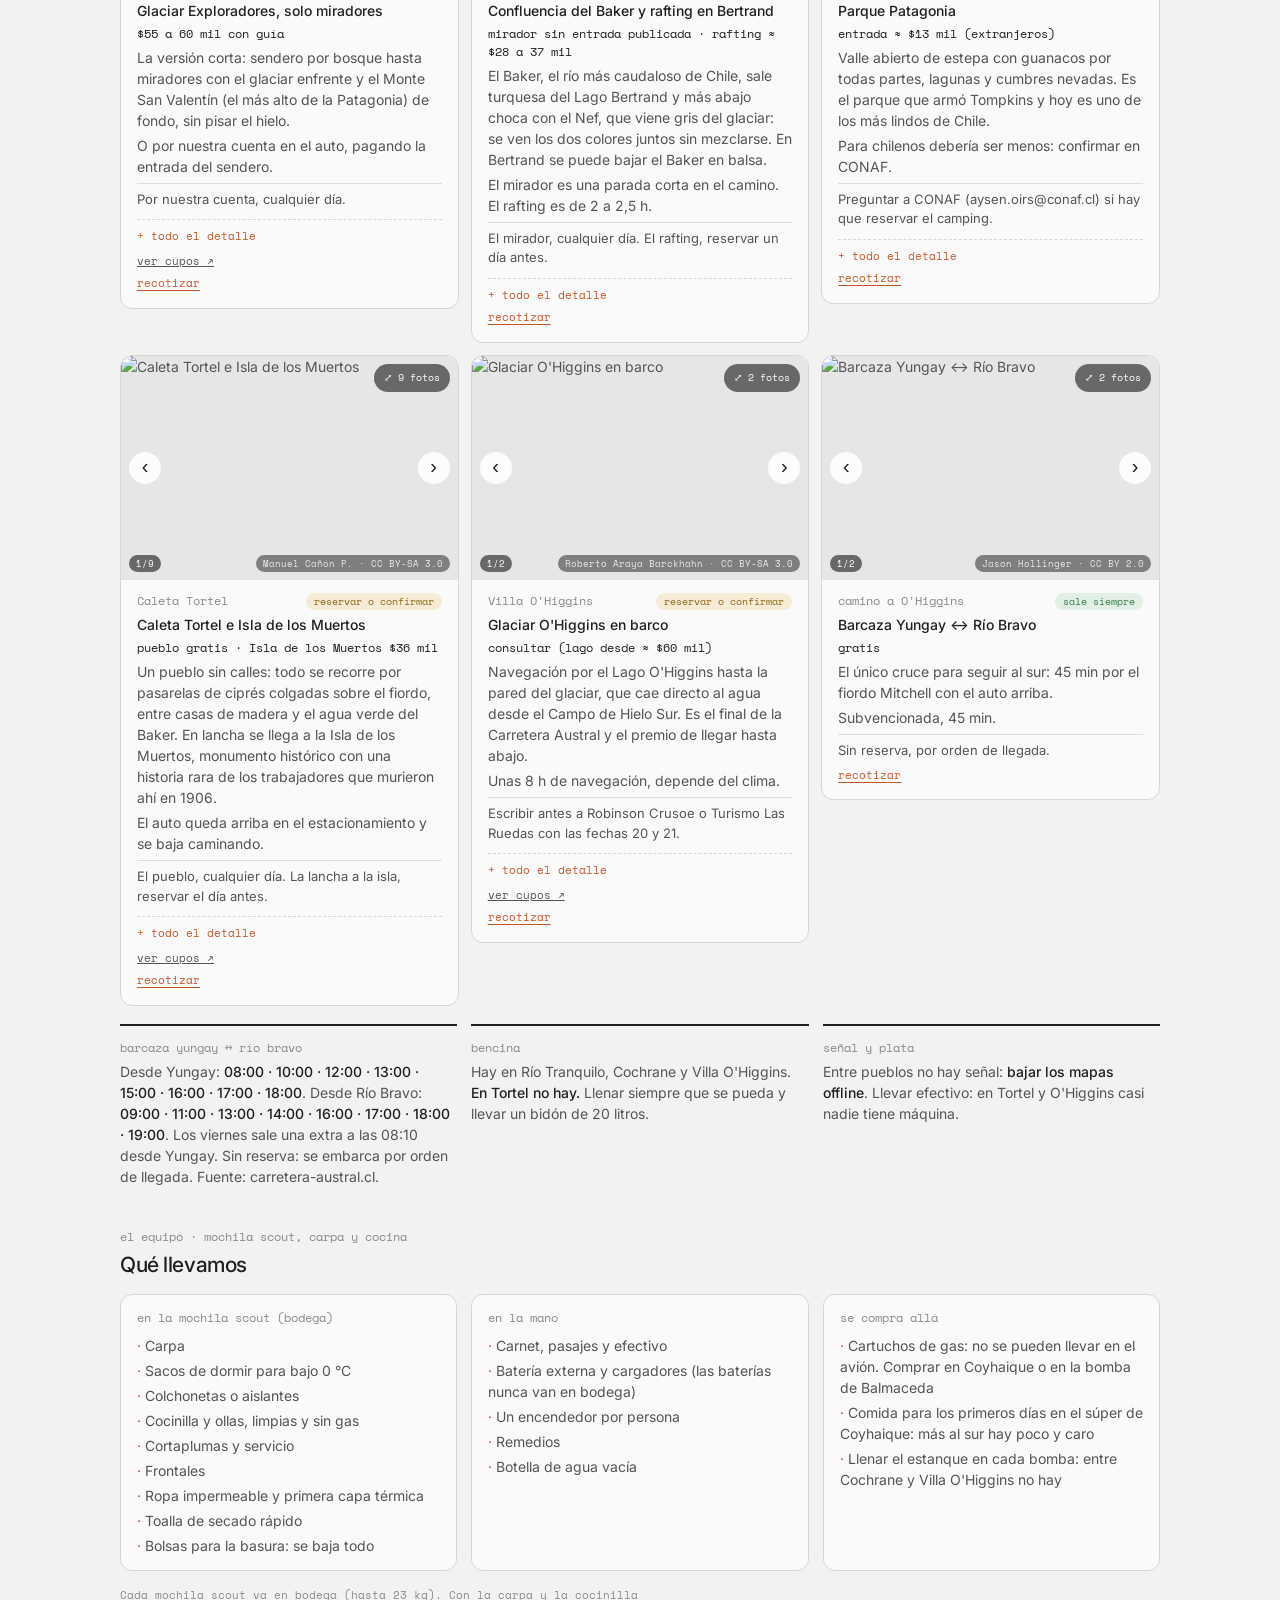
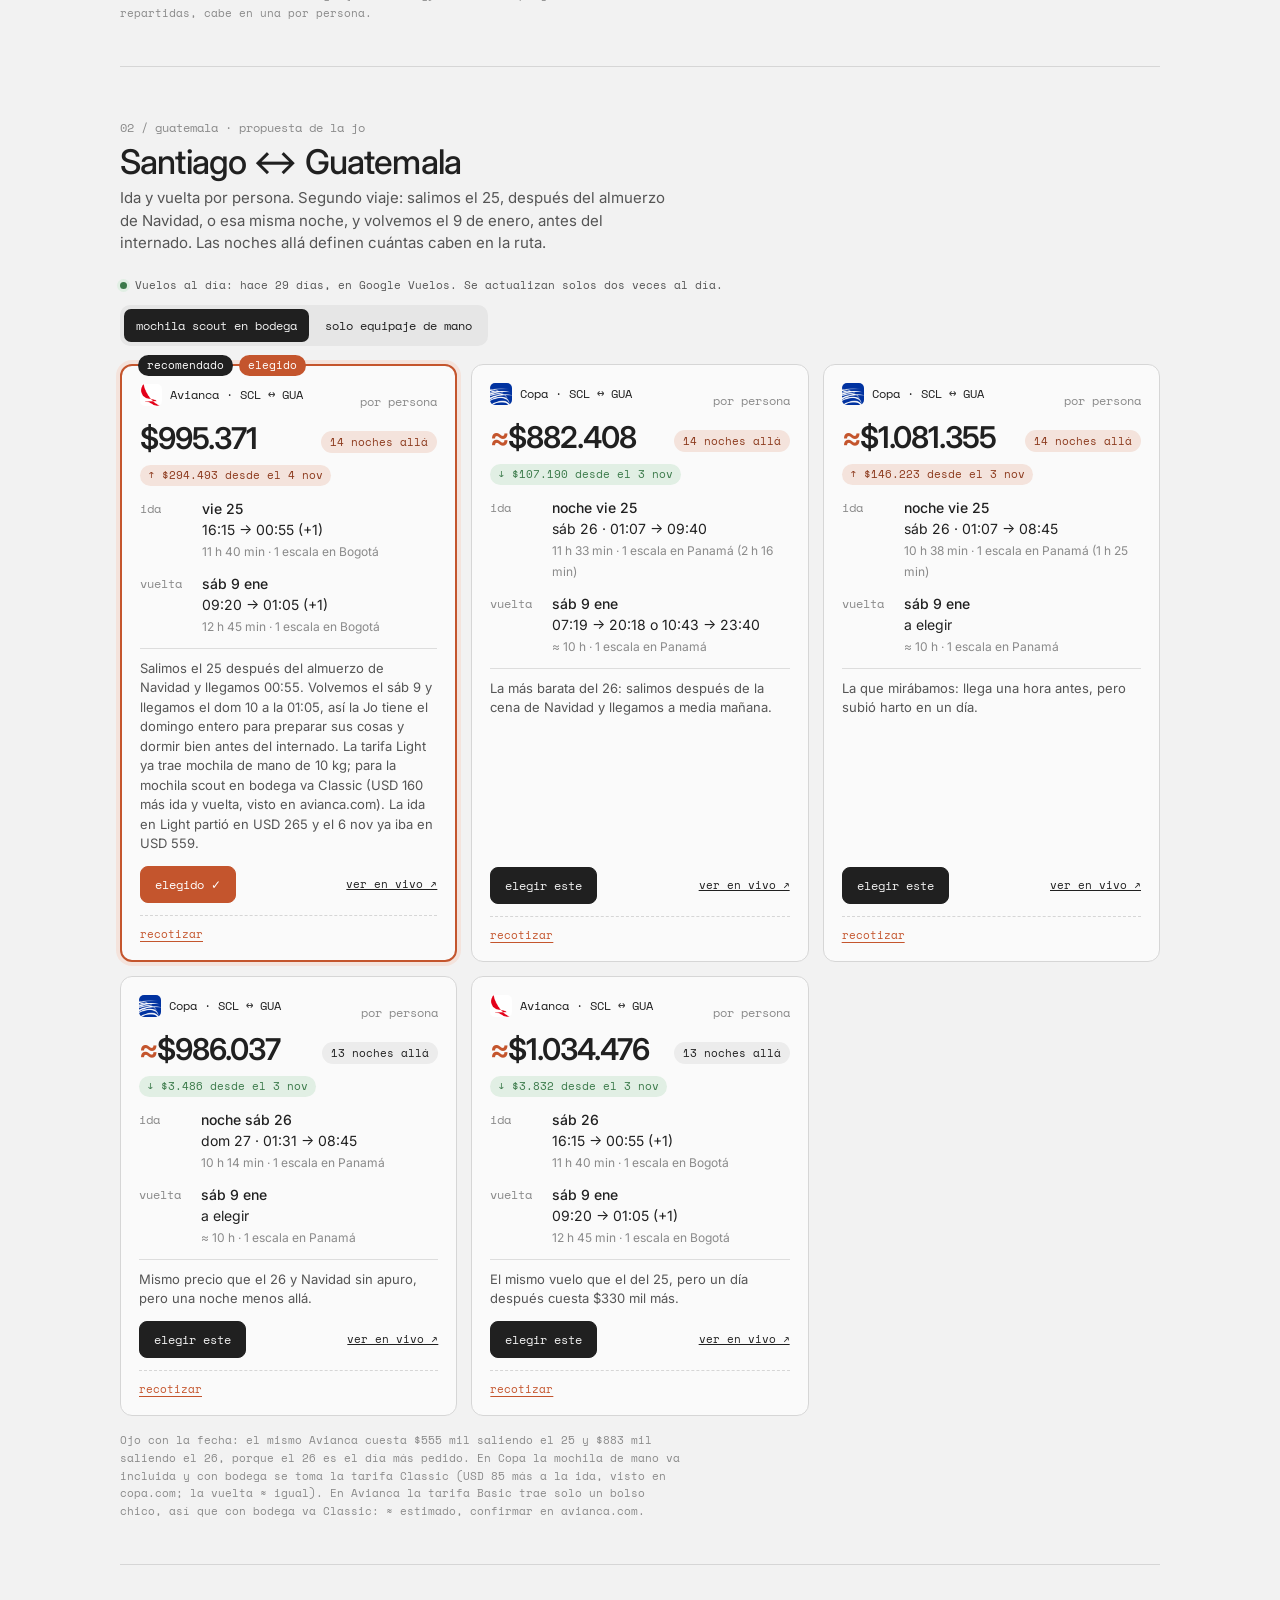
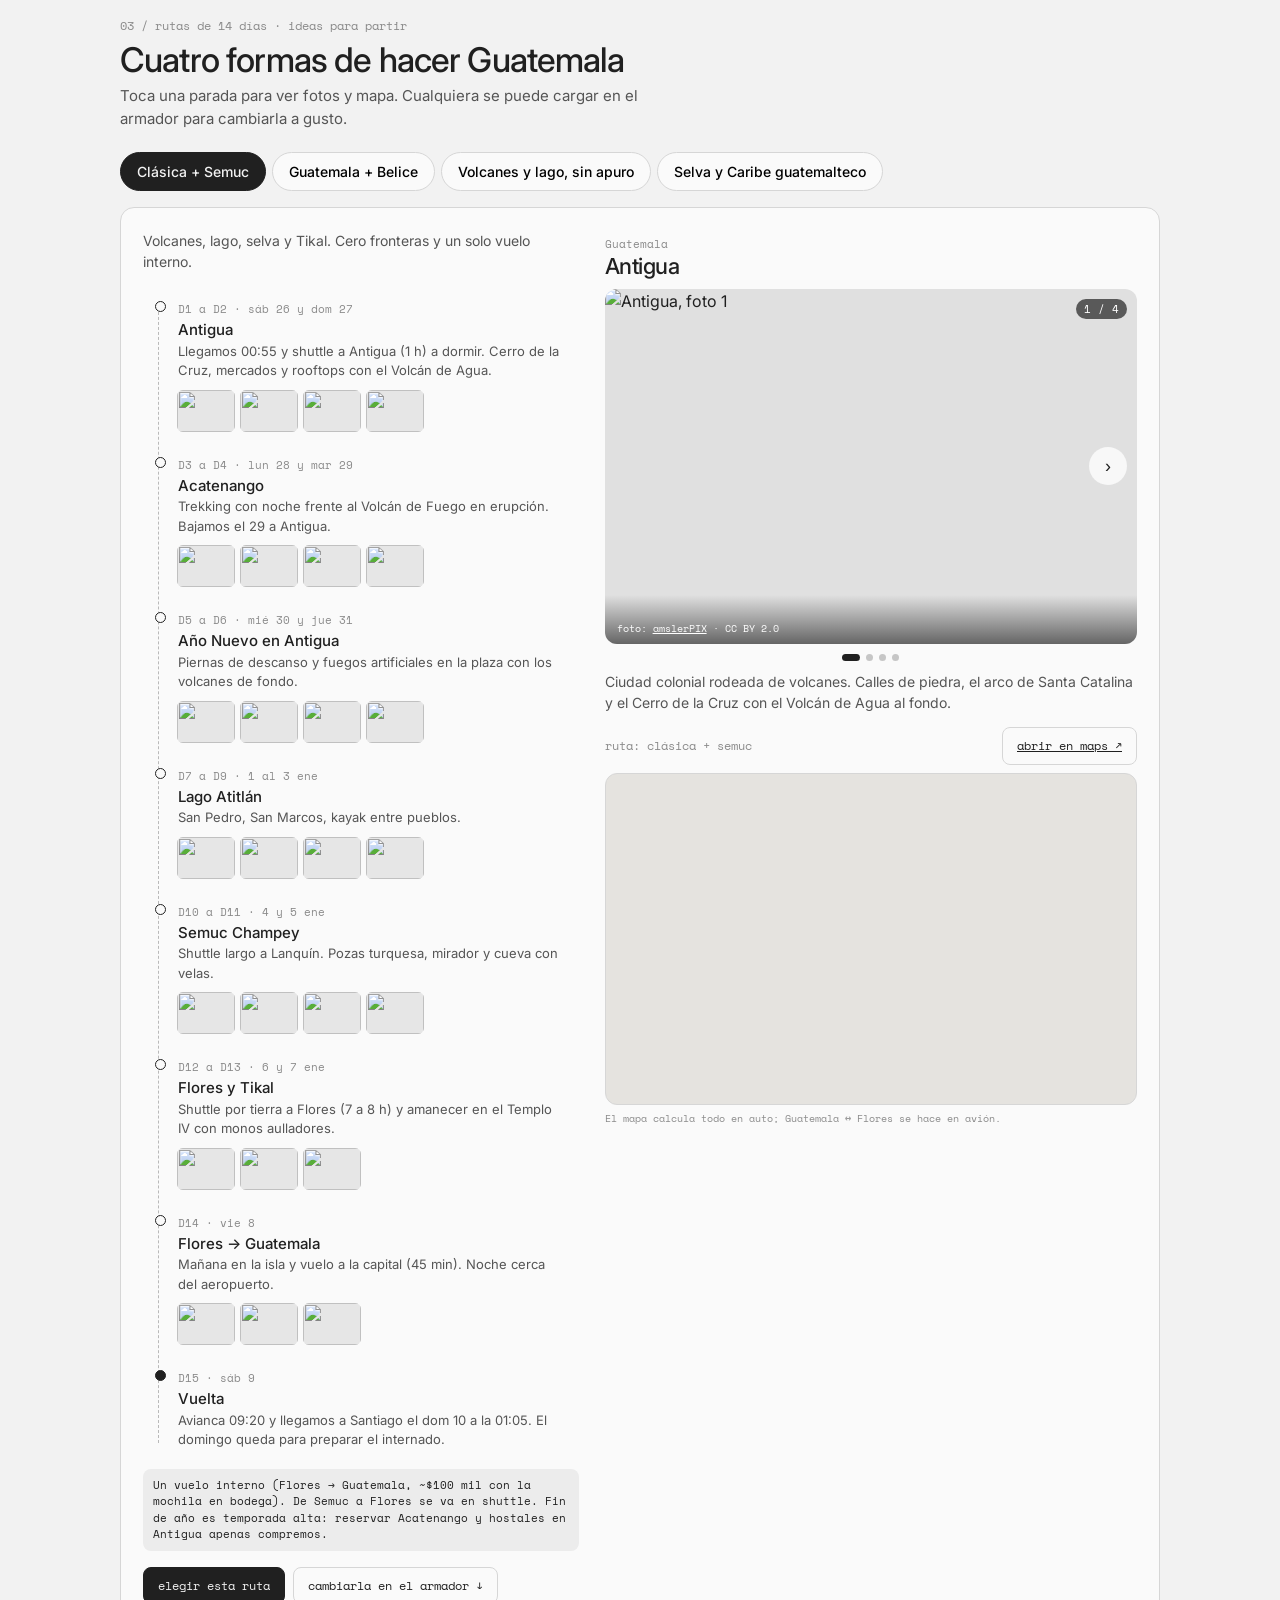
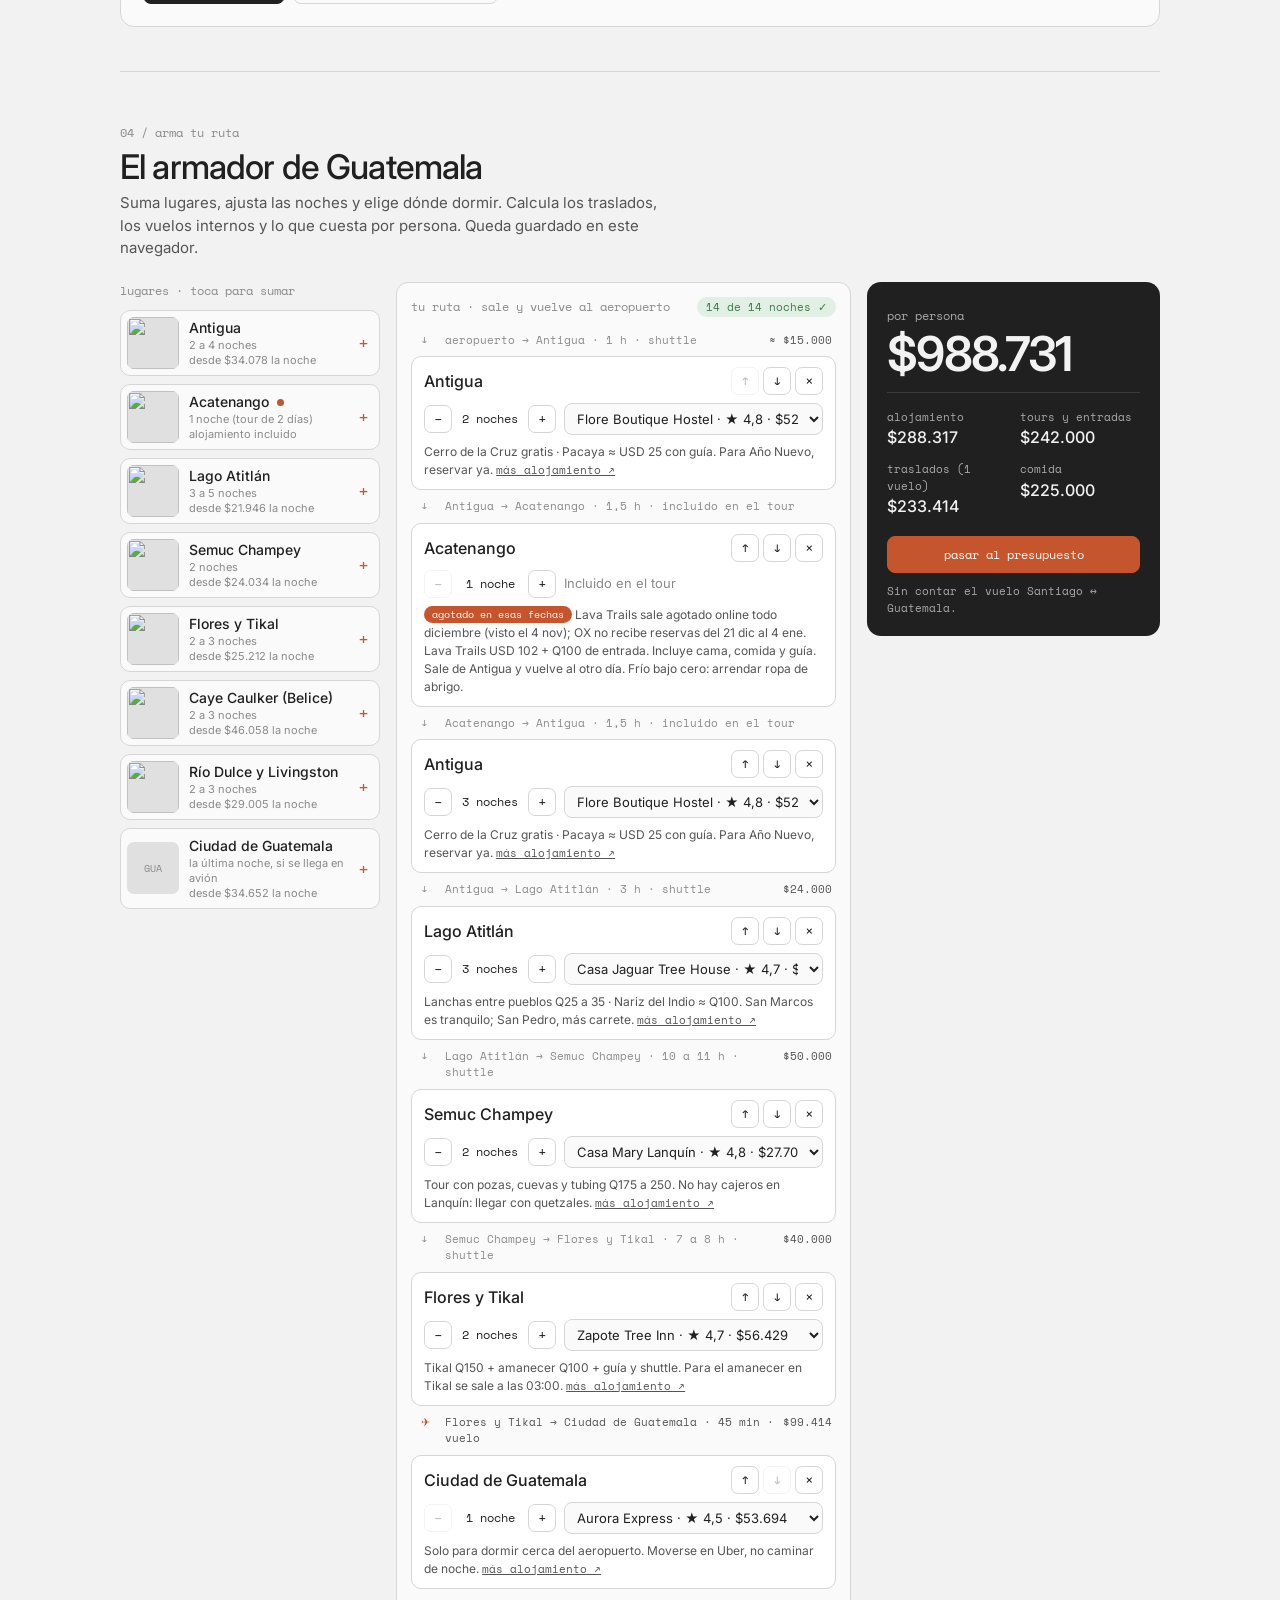
==== commit 26663800: "Recotización 6 nov: SKY vuelta 24 dic sube a $102.181 e ida 08:29 a $160.990 Co-Authored-By: Claude " ====
--- a/agencia/prep/index.html
+++ b/agencia/prep/index.html
@@ -10,7 +10,7 @@
   <link rel="preconnect" href="https://fonts.googleapis.com">
   <link rel="preconnect" href="https://fonts.gstatic.com" crossorigin>
   <link href="https://fonts.googleapis.com/css2?family=Inter:wght@400;500;600&family=Space+Mono:wght@400;700&display=swap" rel="stylesheet">
-  <link rel="stylesheet" href="prep.css?v=26">
+  <link rel="stylesheet" href="prep.css?v=27">
   <!-- Plan A (Austral + Guatemala) o plan B (playa + Austral larga): se marca antes de pintar para que no parpadee -->
   <script>
     (function () {
@@ -726,11 +726,11 @@
     <span class="tv-total"><span class="tv-punto" id="tv-punto"></span><span id="tv-total"></span><span class="tv-pp">c/u</span></span>
   </a>
 
-  <script src="datos.js?v=26"></script>
+  <script src="datos.js?v=27"></script>
   <script src="datos-b.js?v=24"></script>
-  <script src="lugares.js?v=26"></script>
-  <script src="fotos-panoramas.js?v=26"></script>
-  <script src="prep.js?v=26"></script>
+  <script src="lugares.js?v=27"></script>
+  <script src="fotos-panoramas.js?v=27"></script>
+  <script src="prep.js?v=27"></script>
   <script src="plan-b.js?v=24"></script>
   <script src="visor.js?v=24"></script>
 </body>
